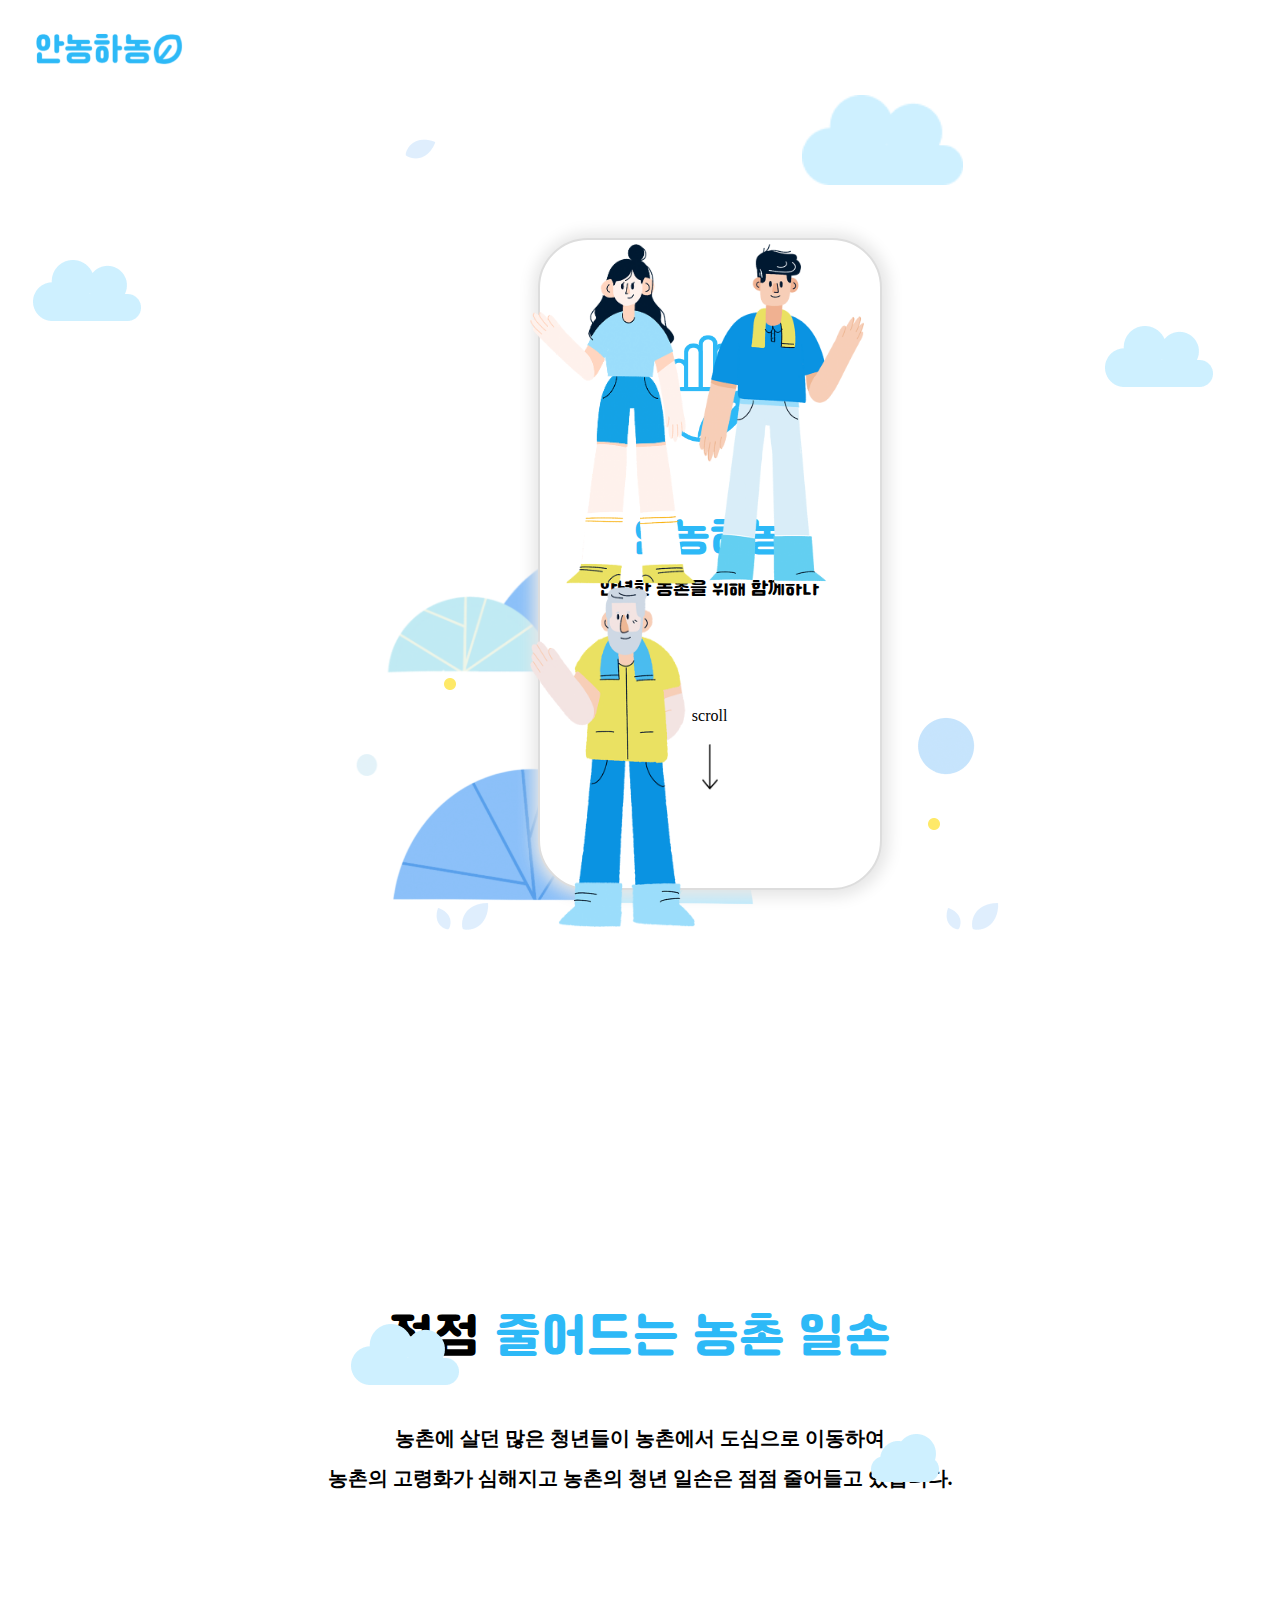
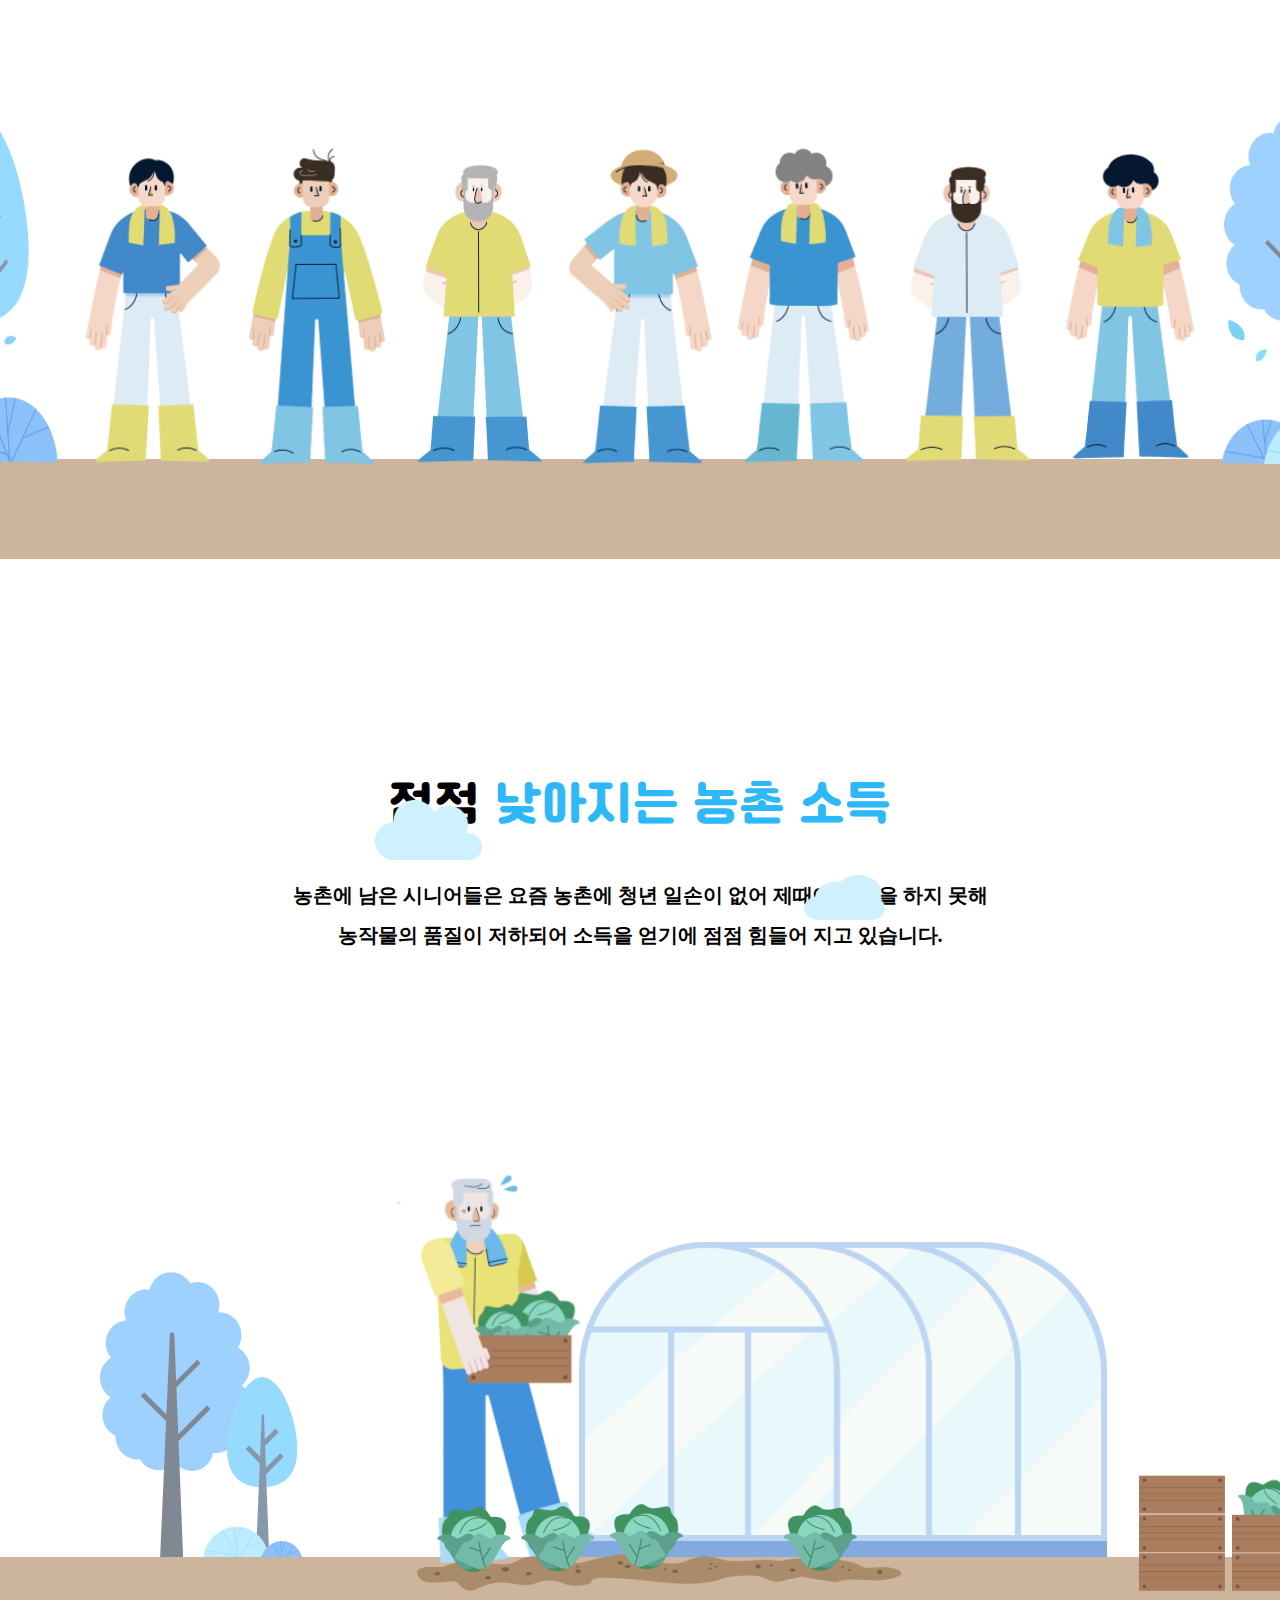
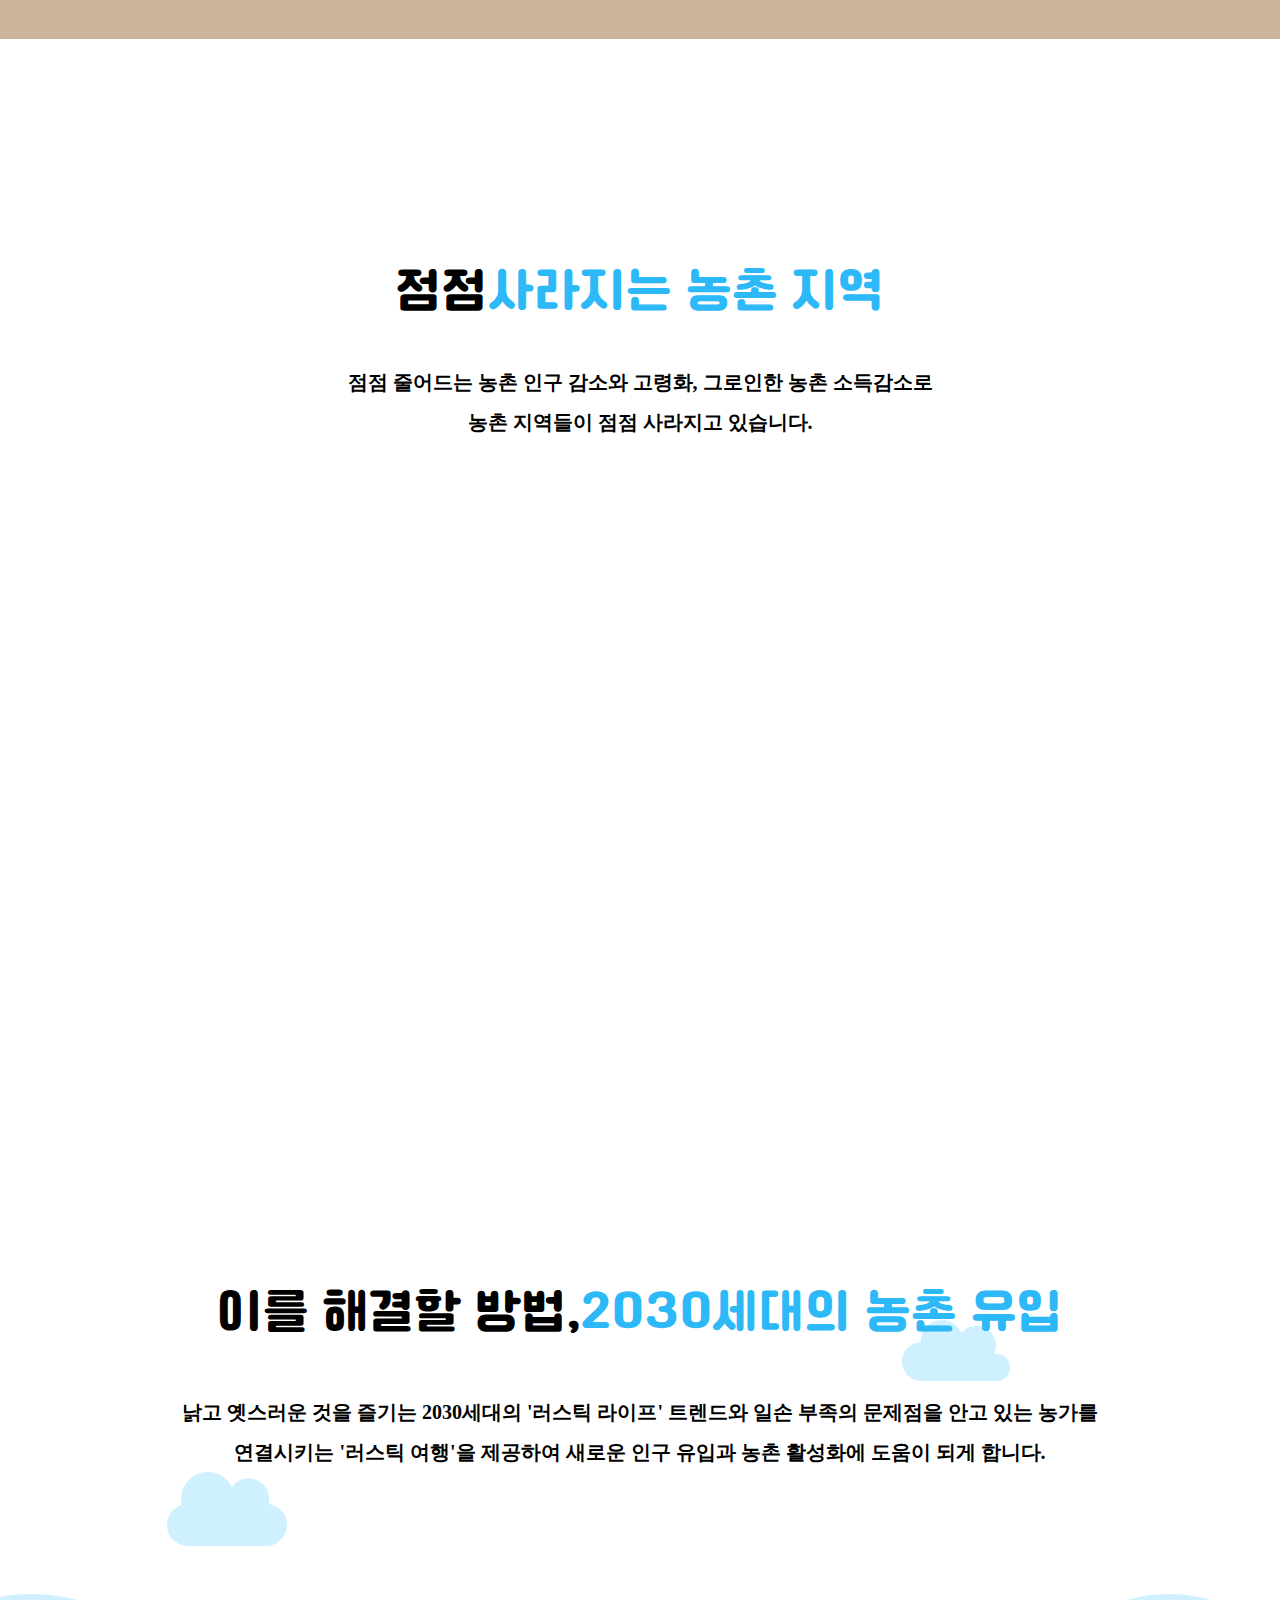
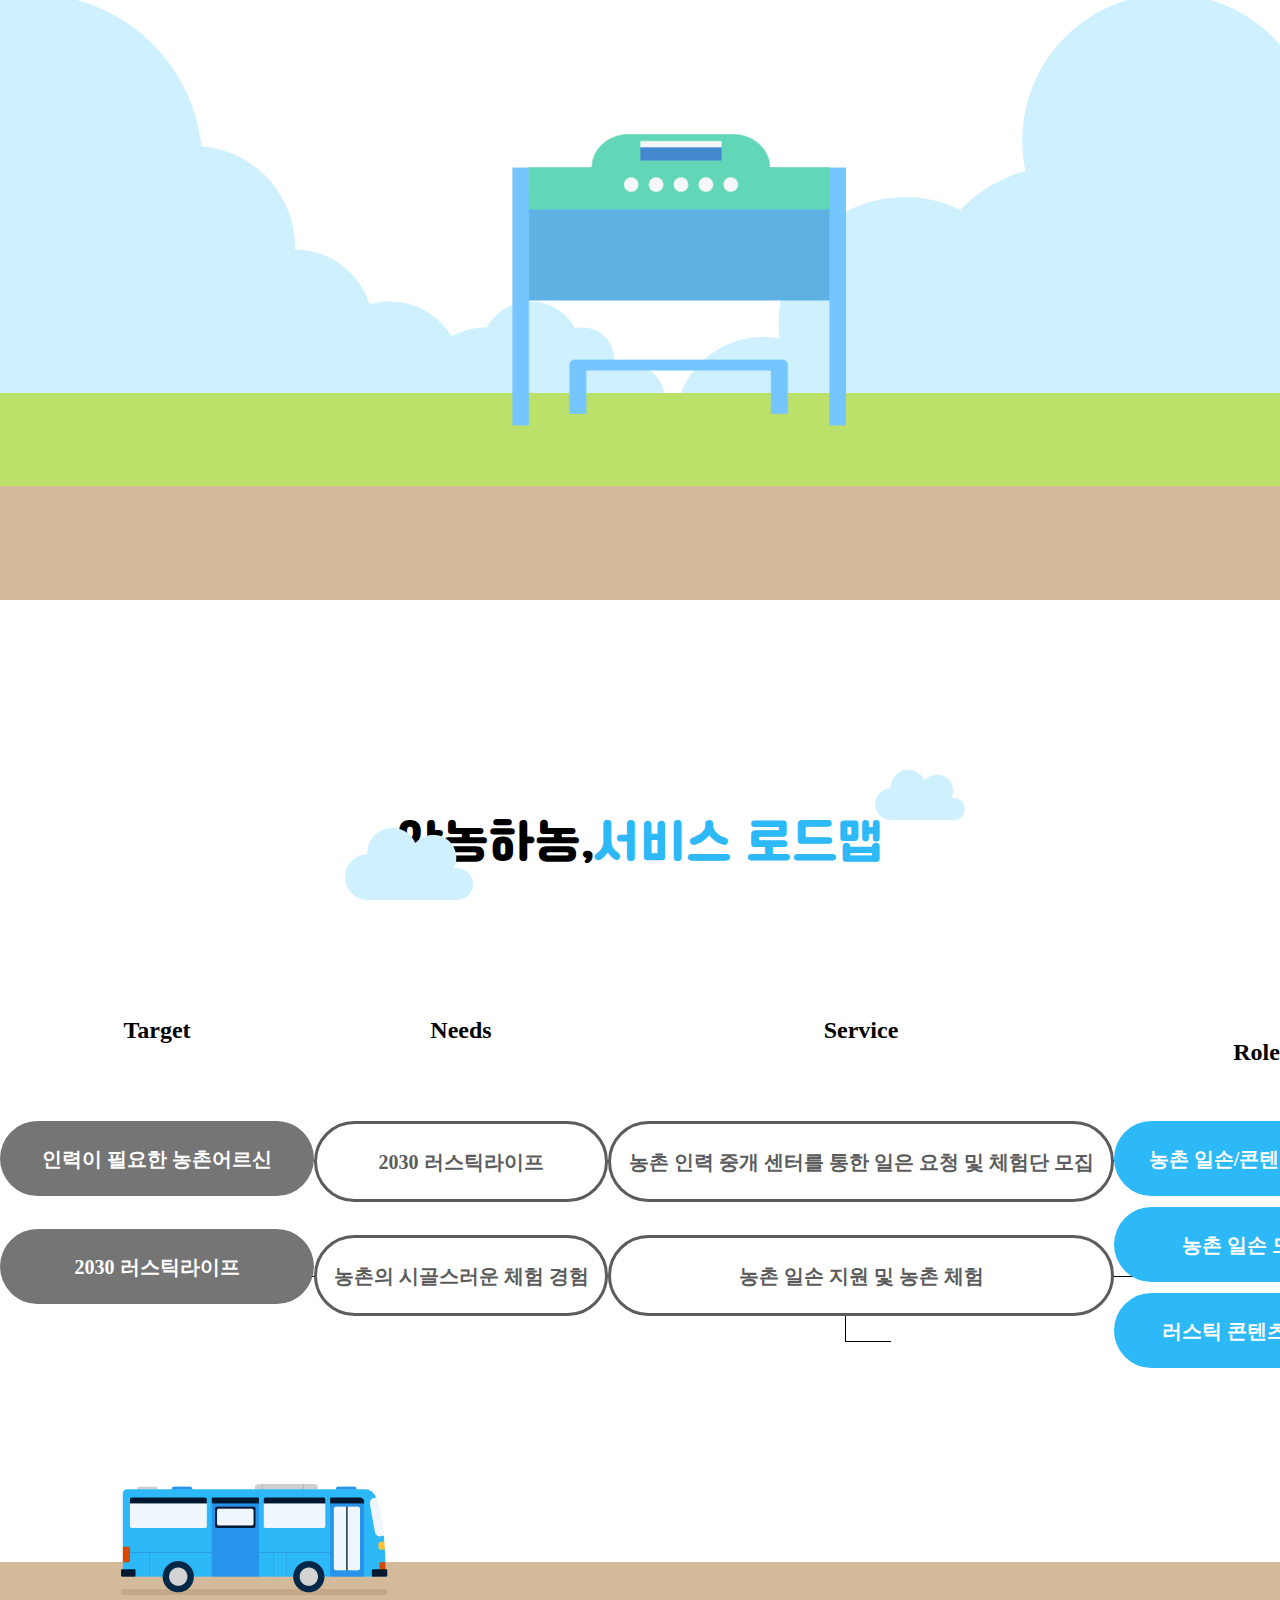
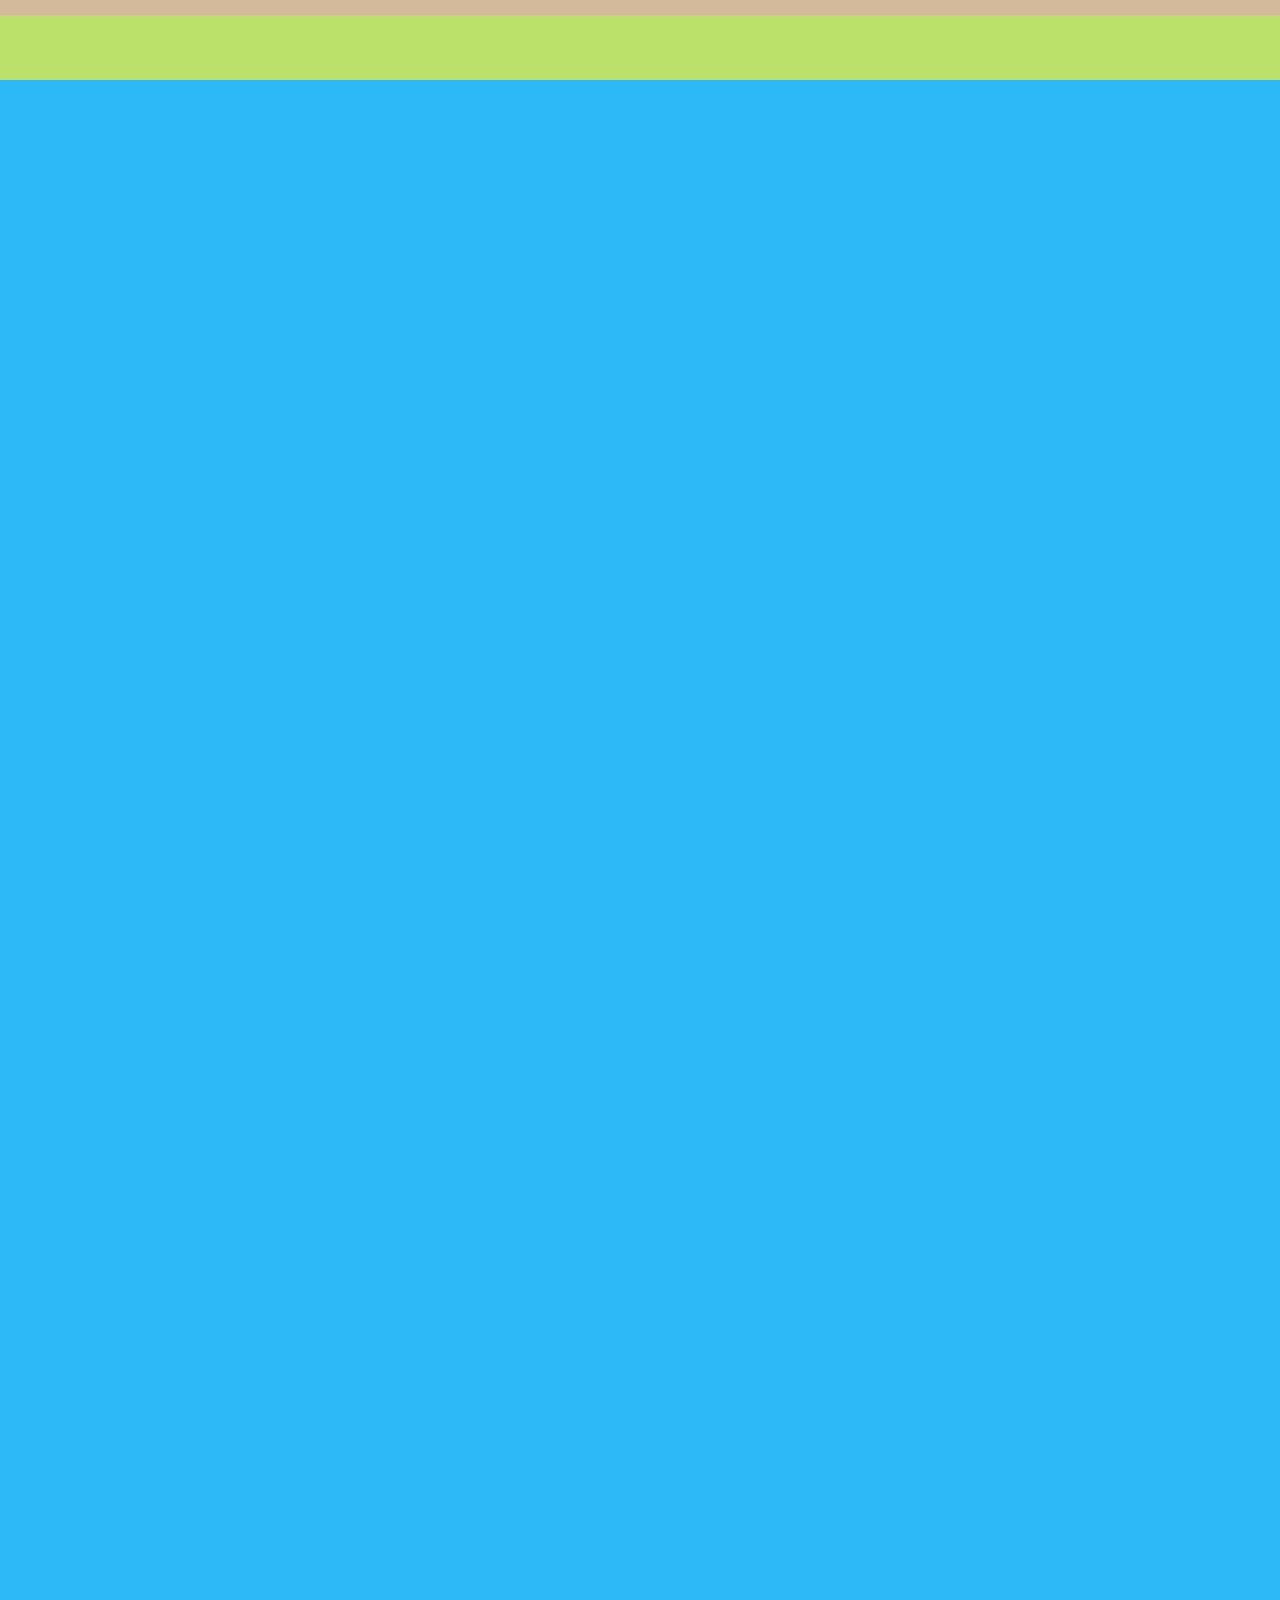
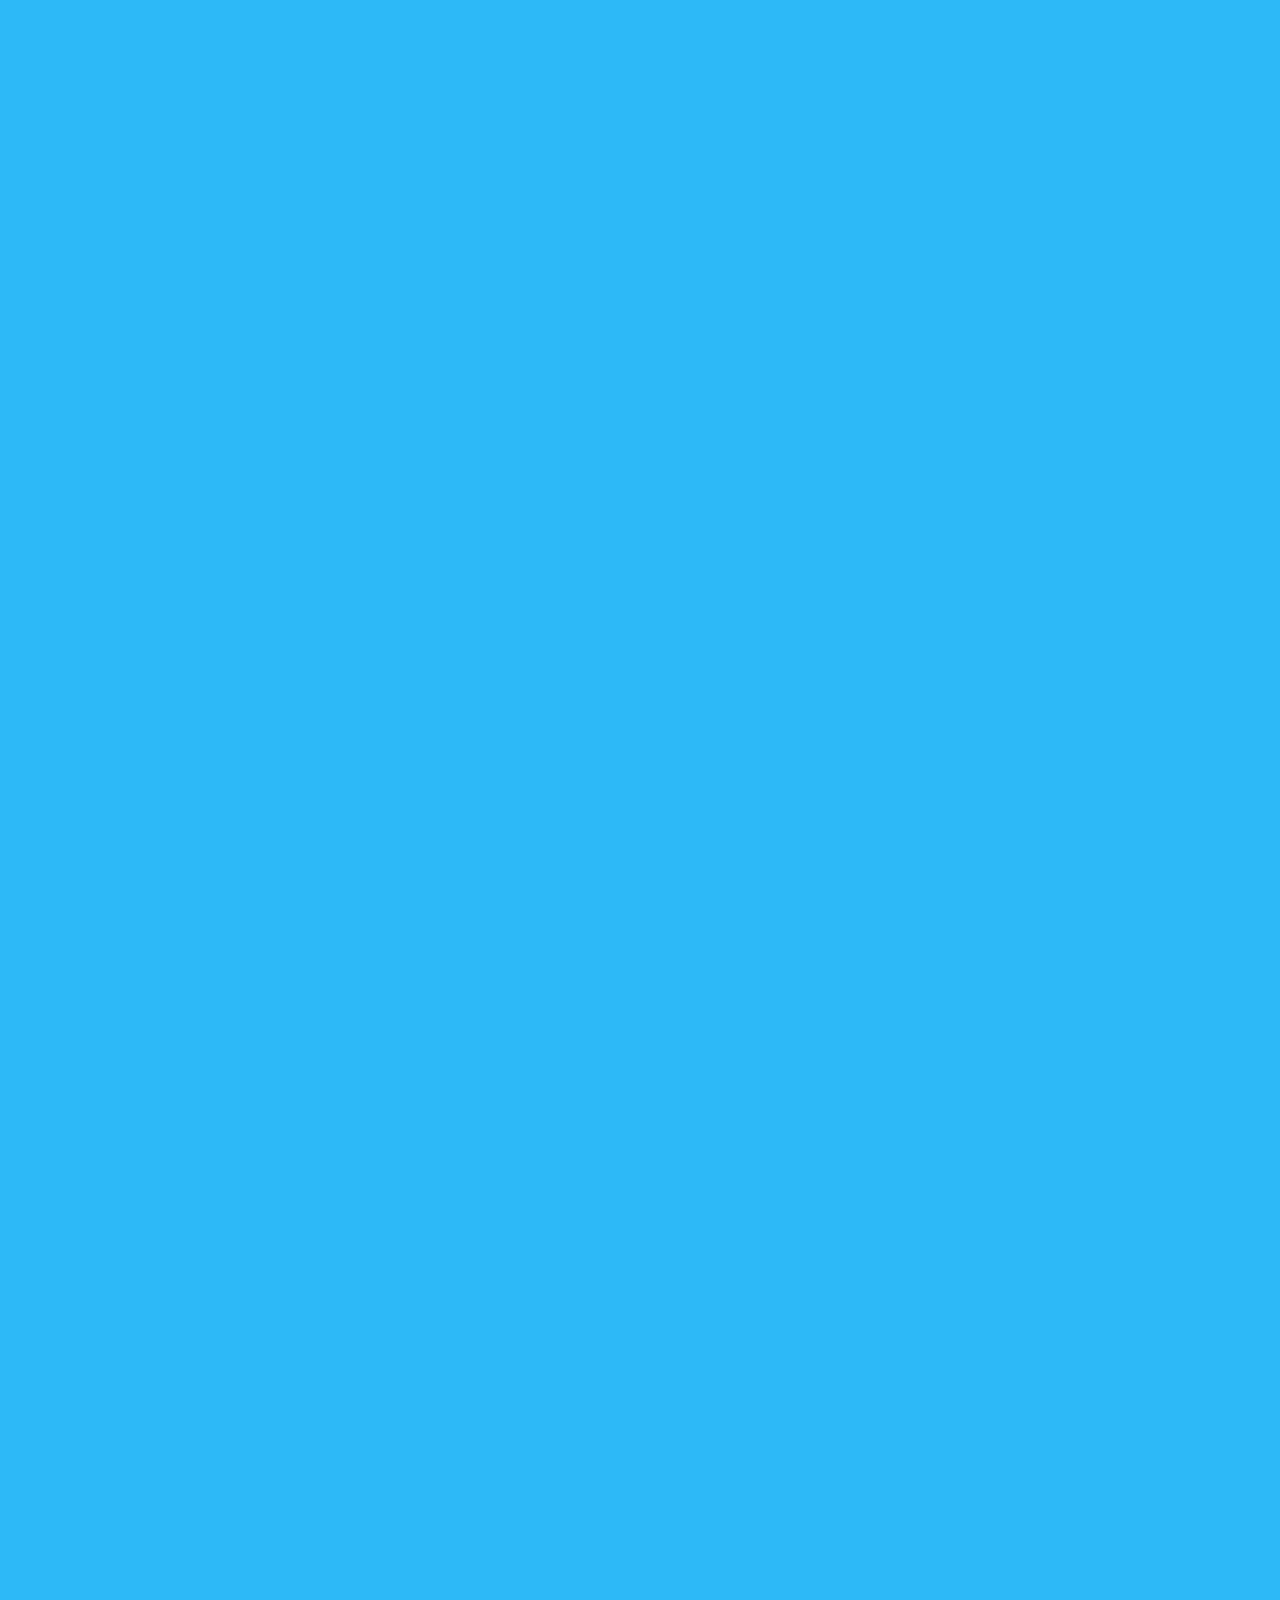
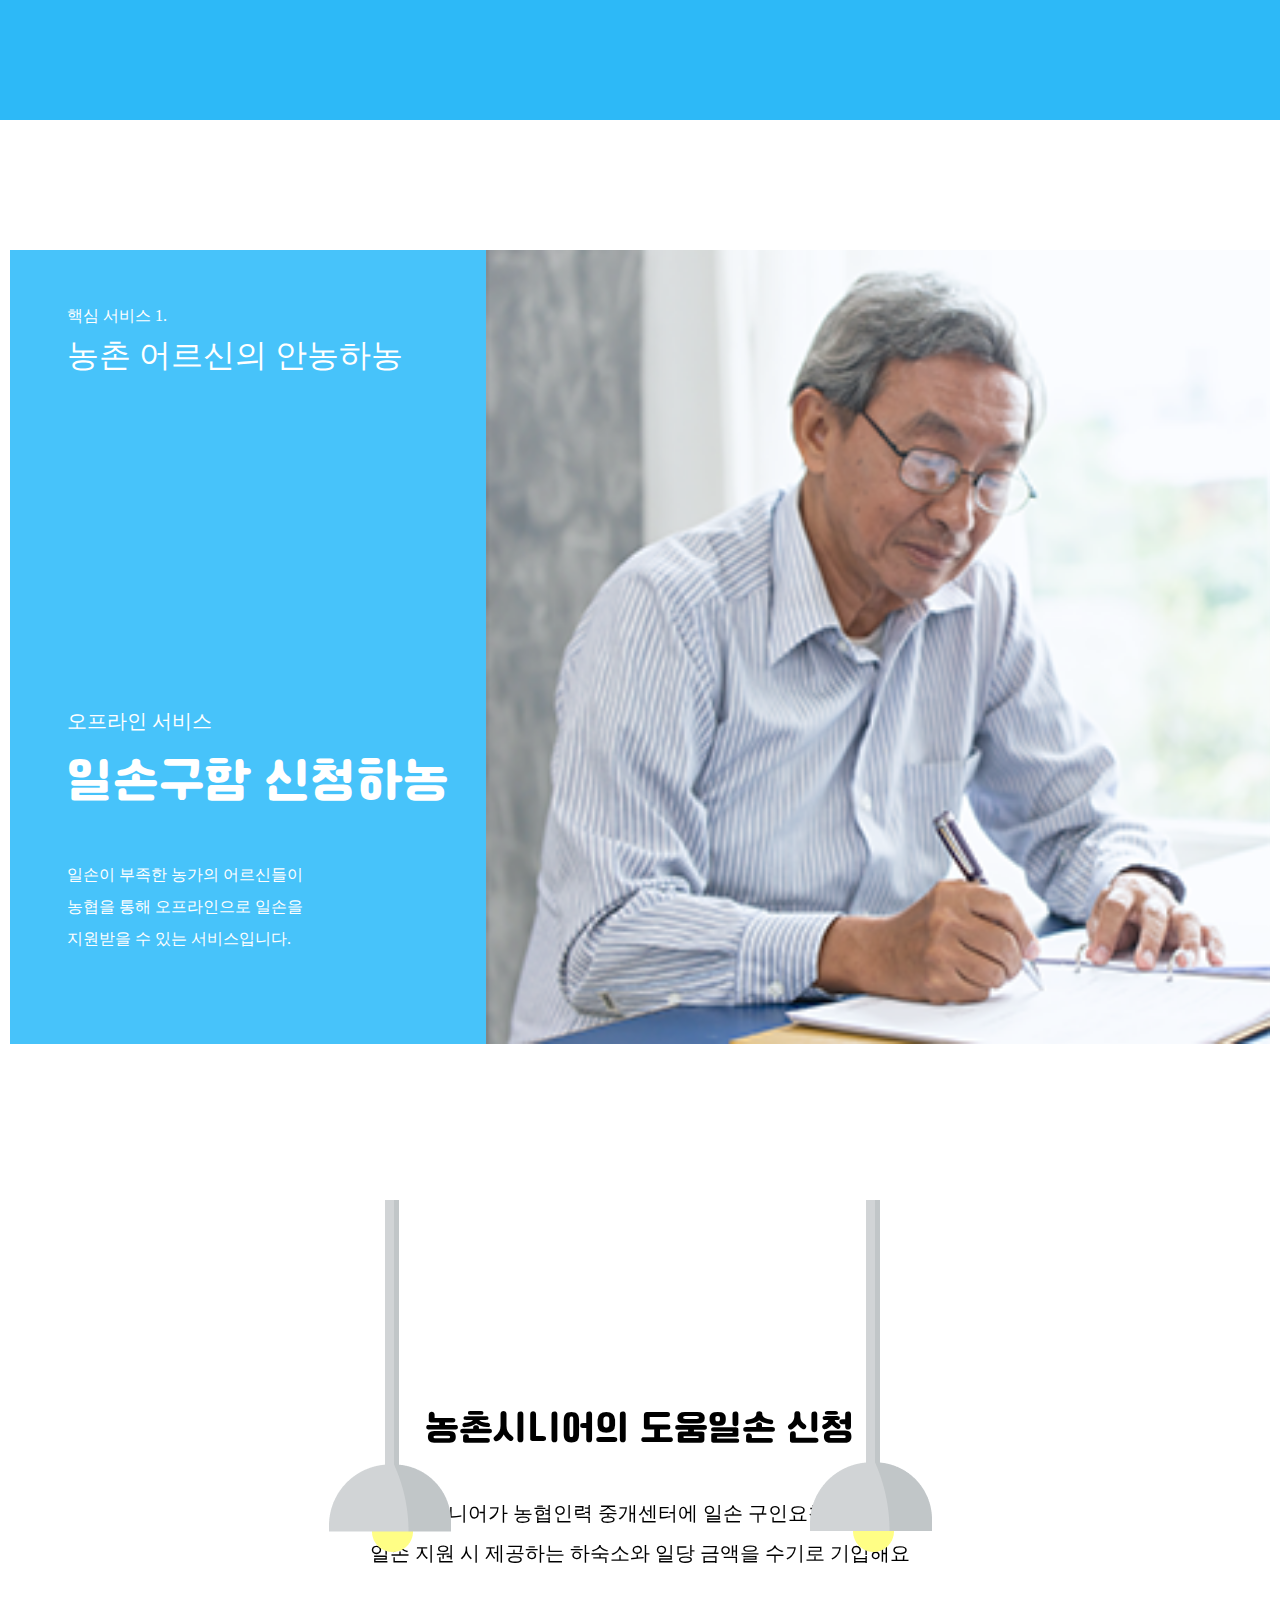
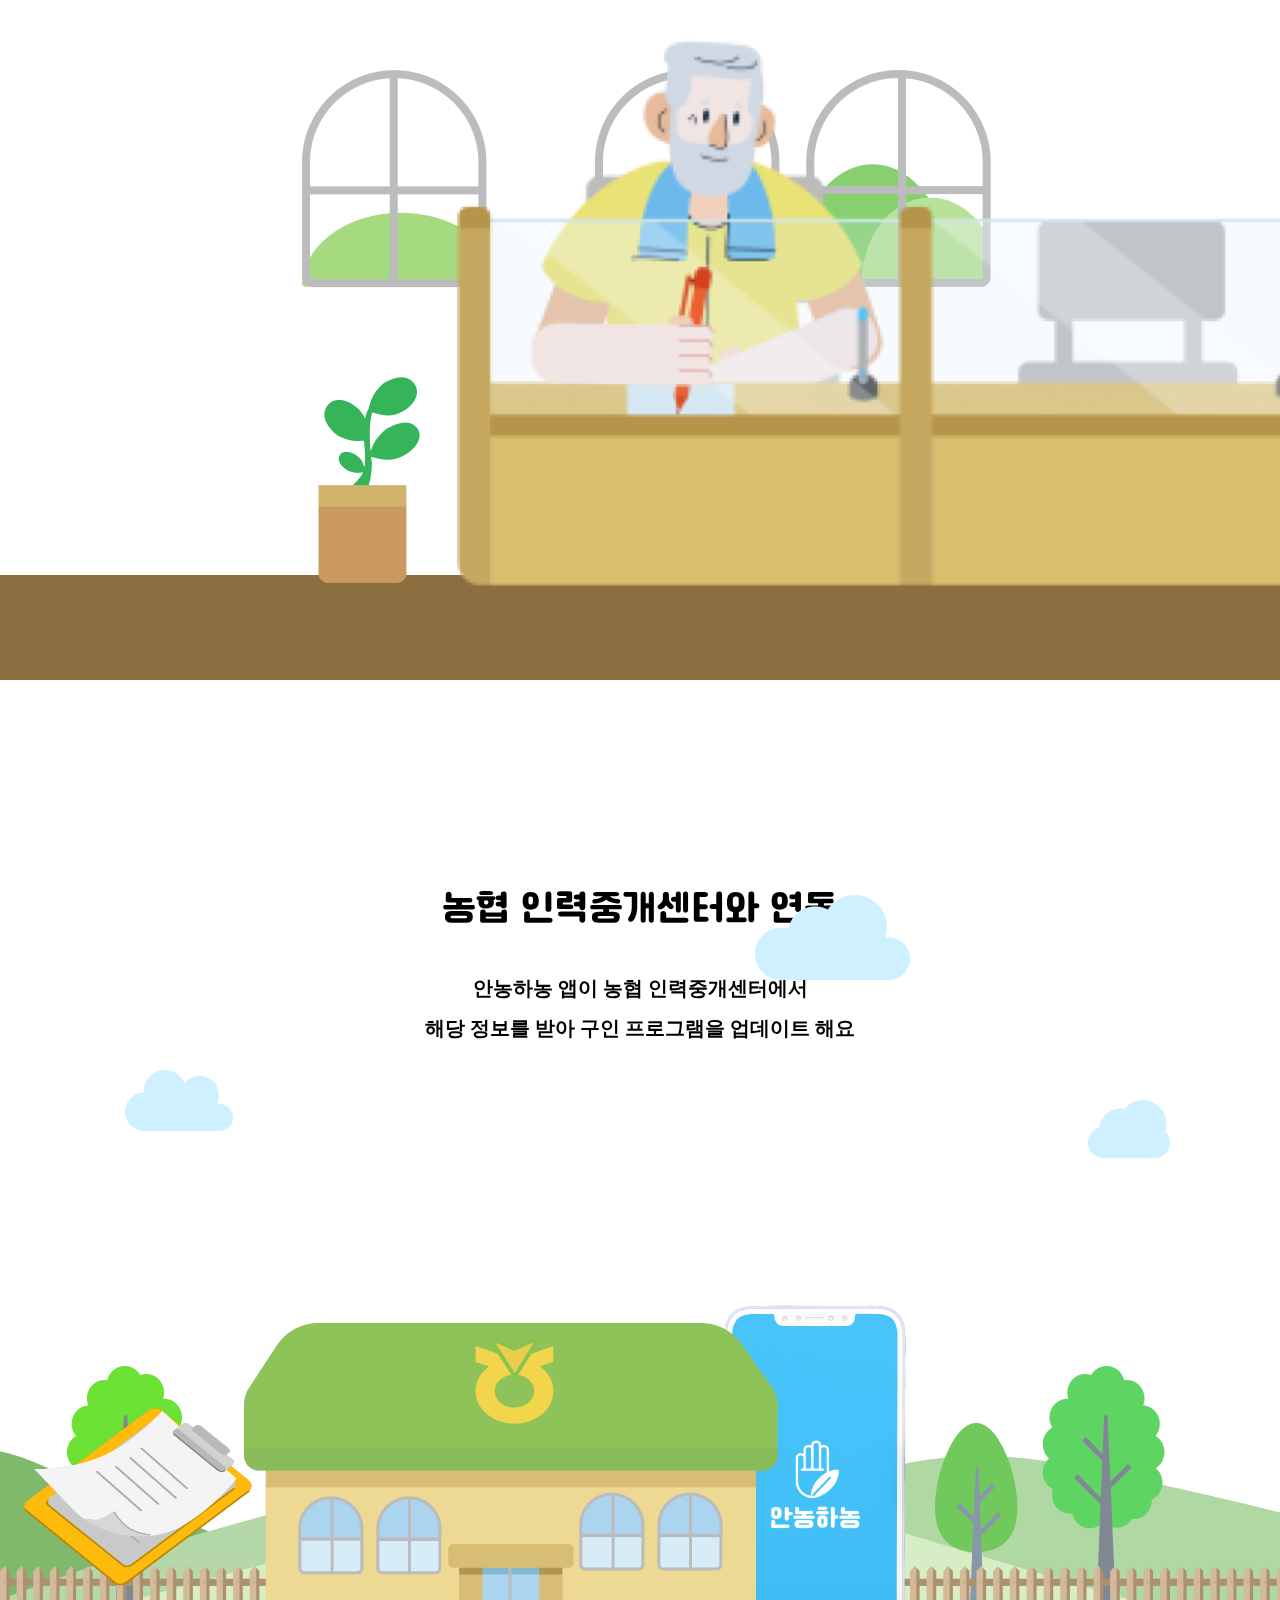
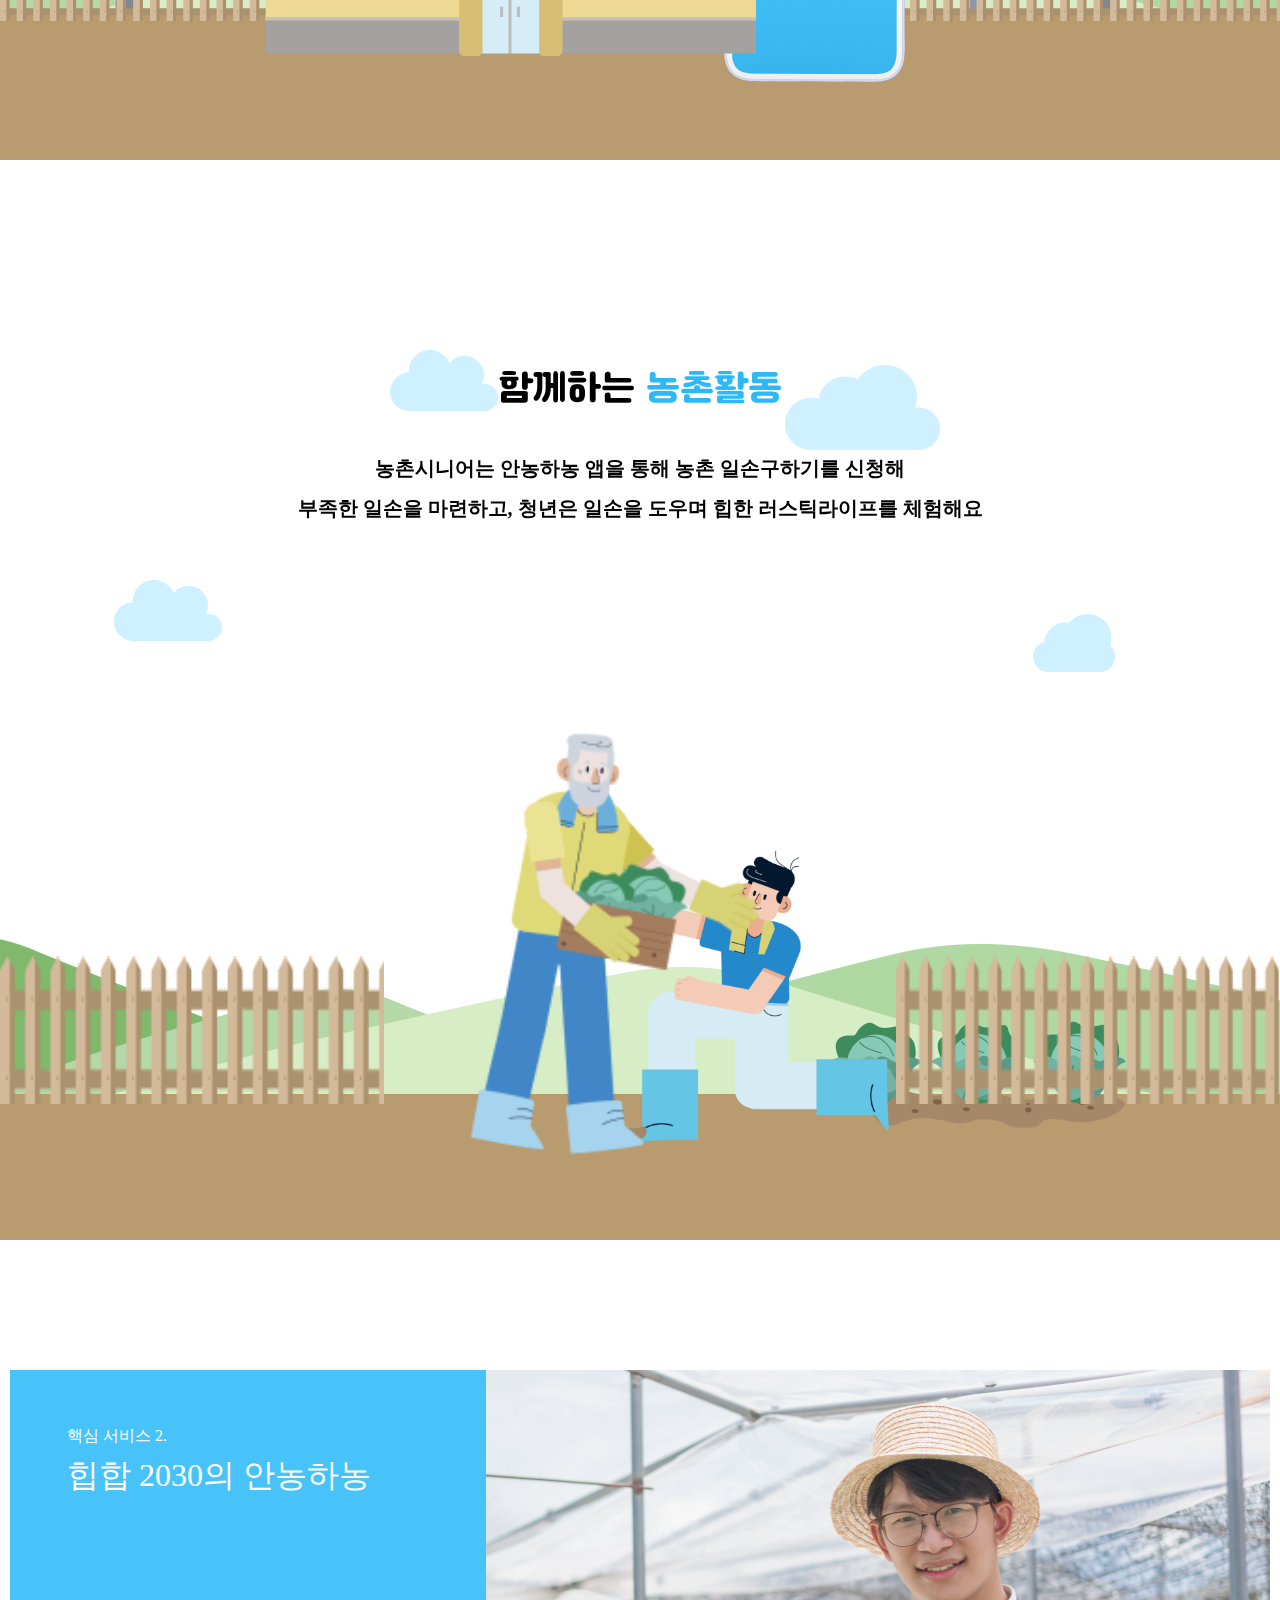
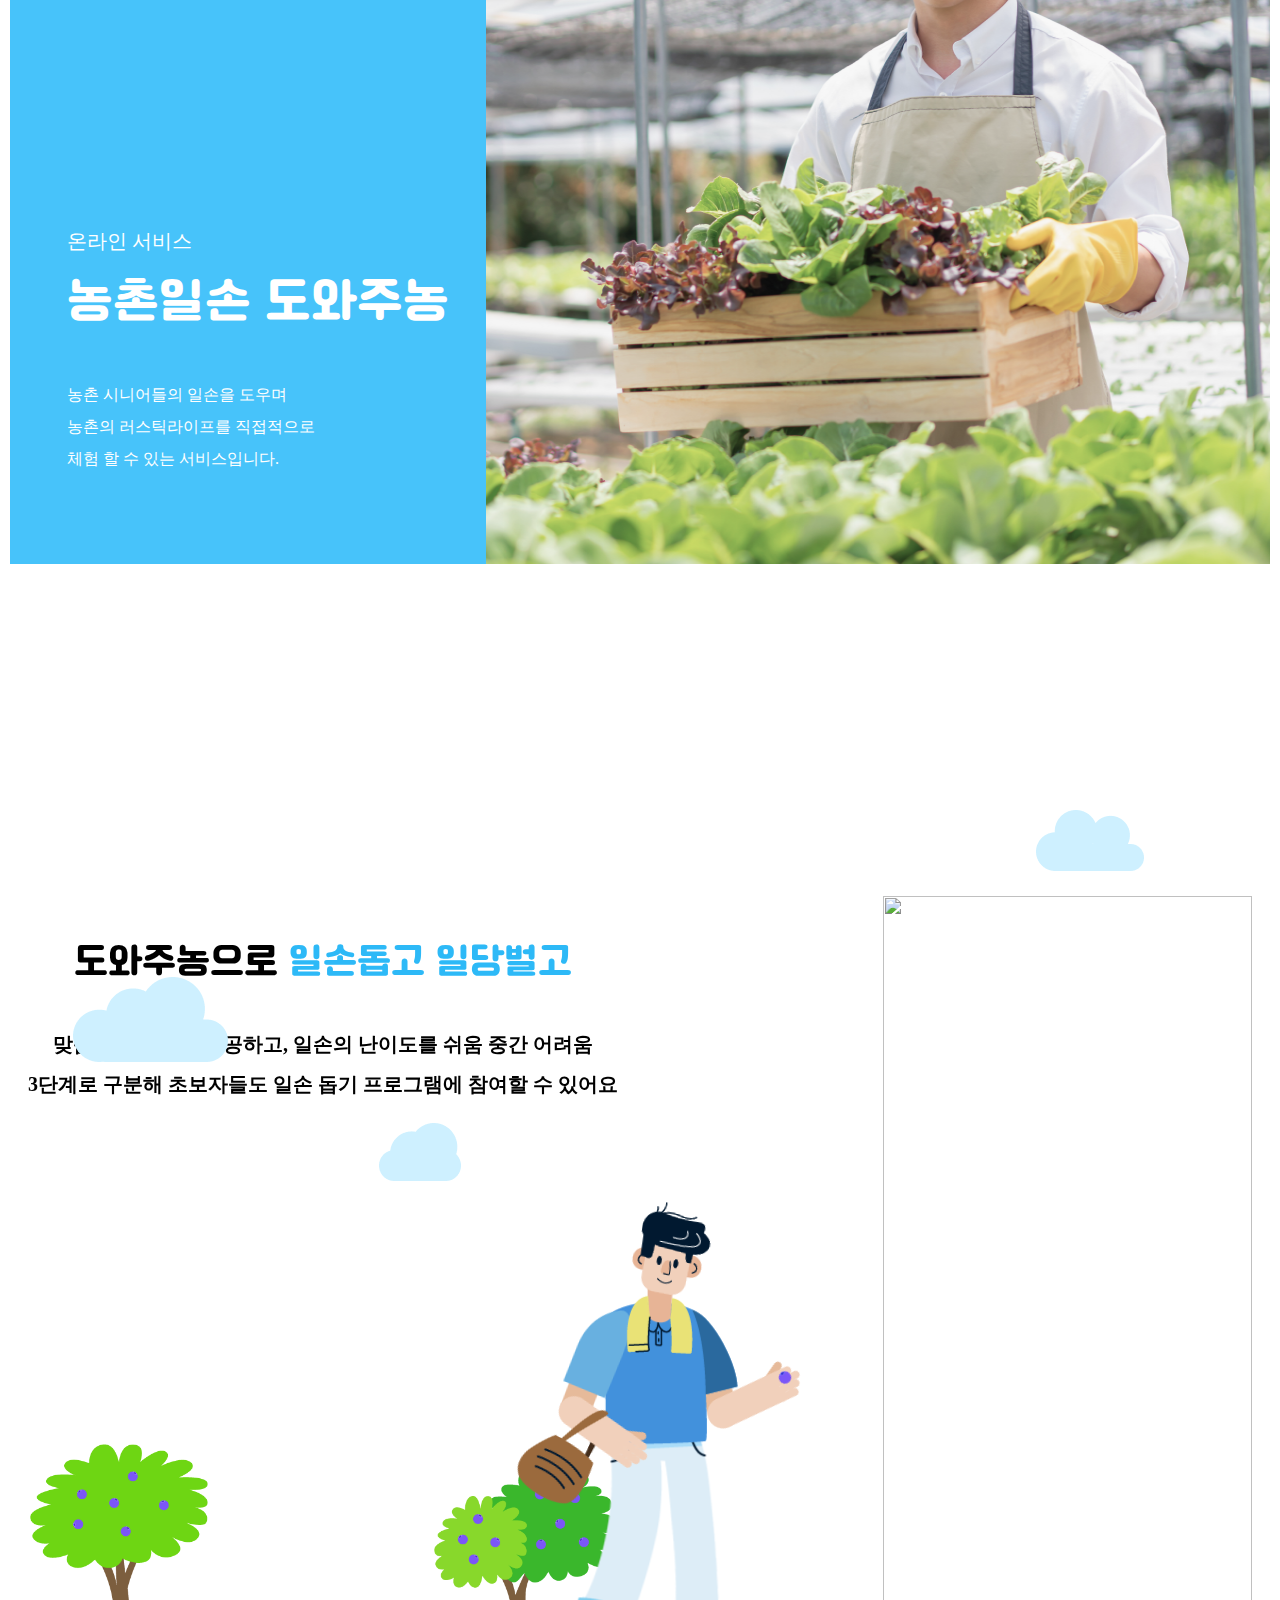
==== index.html @ b5db2c2c "최종본" ====
<!DOCTYPE html>
<html lang="ko">
<head>
    <meta charset="UTF-8">
    <meta http-equiv="X-UA-Compatible" content="IE=edge">
    <meta name="viewport" content="width=device-width, initial-scale=1.0">
    
    <link rel="stylesheet" type="text/css" href="./css/slick-theme.css">
    <link rel="stylesheet" type="text/css" href="./css/slick.css">
    <link rel="stylesheet" href="./css/main.css">
    <link rel="stylesheet" href="./css/main1680.css">
    <link rel="stylesheet" href="./css/reset.css">
    <link rel="stylesheet" href="./css/header.css">
    <link rel="stylesheet" href="./css/footer.css">
    <link rel="stylesheet" type="text/css" href="//cdn.jsdelivr.net/npm/slick-carousel@1.8.1/slick/slick.css"/>


    <meta property="og:title" content="안농하농">
    <meta property="og:image" content="./img/Asset4.png">
    <link rel="shortcut icon" type="image/x-icon" href="./img/favicon.2.ico">
    <title>안농하농</title>
</head>
<body>
    <header>
        <nav>
            <div id="wrap">
                <div id="headerBundle">
                    <div><a href="#"><img id="headerLogo" src="./img/Asset1.png"></a></div> 
                    
                    <!-- <div id="mp3Play"><img src="./img/sound_stop.png"></div>   -->
                </div>
            </div>
        </nav>
    </header>
        <section id="sct1" class="section">
            <div id="cloudBundle1">
                <img class="cloudMove" src="./img/cloud_2p_1.png">
                <img class="cloudMove" src="./img/cloud_2p_1.png">
                <img class="cloudMove" src="./img/cloud_2p_1.png">
            </div>
            <div id="leafBundle1">
                <img class="bounce" src="./img/leaf_6p_2.png">
                <img class="bounce" src="./img/leaf_6p_1.png">
                <img class="bounce" src="./img/leaf_6p_2.png">
                <img class="bounce" src="./img/leaf_6p_1.png">
                <img class="bounce" src="./img/leaf_6p_1.png">
            </div>
            <div id="pointBundle1">
                <img class="pointUp" src="./img/Point1.png">
                <img class="pointUp" src="./img/Point2.png">
                <img class="pointUp" src="./img/Point3.png">
                <img class="pointUp" src="./img/Point4.png">
                <img class="pointUp" src="./img/Point5.png">
            </div>
            <div id="mainPhone">
                <div class="logo1"><img src="./img/Asset_3.png"></div>
                <h2><span>안농하농</span></h2>
                <p class="text1">안녕한 농촌을 위해 함께하다</p>
                <p>scroll</p>
                <div id="scrollDown1" class="scrollDownMove"><img style="width: 16px; height:46px;" src="./img/linedown.png"></div>
            </div>
            <div id="characterBundle">
                <img src="./img/characterGirl.png">
                <img src="./img/characterMan.png">
                <img src="./img/characterSenior.png">
            </div>
            <div id="bushBundle">
                <img src="./img/bush_L.png">
                <img src="./img/bush_R.png">
            </div>
        </section>

        <section id="sct2" class="section">
            <div class="add"><img src="./img/cloud_2p_1.png"></div>
            <div class="add"><img src="./img/cloud_2p_2.png"></div>
            <div id="textBox2">
                <h2>점점 <span>줄어드는 농촌 일손</span></h2>
                <p>농촌에 살던 많은 청년들이 농촌에서 도심으로 이동하여<br>농촌의 고령화가 심해지고 농촌의 청년 일손은 점점 줄어들고 있습니다.</p>
            </div>
            <div id="imgBox2">
                <div><img src="./img/tree_2p_1.png"></div>
                <div id="hide1"><img src="./img/men_4p_1.png"></div>
                <div><img src="./img/men_4p_2.png"></div>
                <div id="hide2"><img src="./img/men_4p_3.png"></div>
                <div><img src="./img/men_4p_4.png"></div>
                <div id="hide3"><img src="./img/men_4p_5.png"></div>
                <div><img src="./img/men_4p_6.png"></div>
                <div id="hide4"><img src="./img/men_4p_7.png"></div>
                <div><img src="./img/tree_2p_2.png"></div>
            </div>
            <div class="road2"></div>
        </section>
        <section id="sct3" class="section">
            <div class="add"><img style="width: 107px; height: 60px;" src="./img/cloud_2p_1.png"></div>
            <div class="add"><img style="width: 81px; height: 45px;" src="./img/cloud_2p_2.png"></div>
            <div id="textBox3">
                <h2>점점 <span>낮아지는 농촌 소득</span></h2>
                <p>농촌에 남은 시니어들은 요즘 농촌에 청년 일손이 없어 제때에 수확을 하지 못해<br>
                농작물의 품질이 저하되어 소득을 얻기에 점점 힘들어 지고 있습니다.</p>
            </div>
            <div class="tree3"><img src="./img/tree_3p.png"></div>
            <div class="oldMen"></div>
            <div id="imgBox3">
                <div><img style="opacity: 0;" src="./img/seniorCharacter.png"></div>
                <div><img src="./img/field_5p.png"></div>
                <div><img src="./img/save_5p.png"></div>
                <div><img src="./img/3_vinyl greenhouse 3.png"></div>
            </div>
            <div class="road3"></div>
        </section>
    
        <section id="sct4" class="section">
            <div id="textBox4">
                <h2 id="title4_1">'89개 지역 소멸예정'</h2>
                <h2 id="title4_2">점점<span>사라지는 농촌 지역</span></h2>
                <p id="sub4_1">점점 줄어드는 농촌 인구 감소와 고령화, 그로인한 농촌 소득감소로<br>
                농촌 지역들이 점점 사라지고 있습니다.</p>
            </div>
            <div id="imgBox4">
                <div id="point1"><img src="./img/stats1.png"></div>
                <div id="point2"><img src="./img/stats2.png"></div>
                <div id="point3"><img src="./img/stats3.png"></div>
                <div id="point4"><img src="./img/stats4.png"></div>
                <div id="point5"><img src="./img/stats5.png"></div>
                <div id="point6"><img src="./img/stats6.png"></div>
                <div id="point7"><img src="./img/stats7.png"></div>
                <div id="point8"><img src="./img/stats8.png"></div>
                <div id="point9"><img src="./img/stats9.png"></div>
                <div id="point10"><img src="./img/stats10.png"></div>
                <div id="point11"><img src="./img/stats11.png"></div>
            </div>
        </section>

        <section id="sct5" class="section">
            <div id="textBox5">
                <h2>이를 해결할 방법,<span>2030세대의 농촌 유입</span></h2>
                <p>낡고 옛스러운 것을 즐기는 2030세대의 '러스틱 라이프' 트렌드와
                일손 부족의 문제점을 안고 있는 농가를<br>연결시키는 '러스틱 여행'을 제공하여
                새로운 인구 유입과 농촌 활성화에 도움이 되게 합니다.</p>
                <div id="blueBoxBundle5">
                     <div id="blueBox5_1" class="blueBox5"><span>2030 러스틱라이프</span></div>
                     <div id="blueBox5_2" class="blueBox5"><span>일손 부족 농가</span></div>
                </div>
            </div>
            <div id="cloudBundle5">
                <img src="./img/cloud_5p_3.png">
                <img src="./img/cloud_5p_4.png">
                <img src="./img/cloud_5p_1.png">
                <img src="./img/cloud_5p_2.png">
            </div>
            <div id="imgBox5">
                <div id="busMove"><img src="./img/Bus_5p.png"></div>
                <img src="./img/station_5p.png">
                <img src="./img/ground_5p.png">
                <img id="Men5" src="./img/men_5p.png">
            </div>
        </section>
        <section id="sct19">
            <img class="cloud19" src="./img/cloud3.png">
            <img class="cloud19" src="./img/cloud3.png">
            <div class="line19_1"></div>
            <div class="line19_2"></div>
            <div class="forkline19"></div>
            <div>
                <h2>안농하농,<span>서비스 로드맵</span></h2>
                <div id="colorBoxBundle19">
                    <div id="grayBox19">
                        <h3>Target</h3>
                        <div class="sub_text19">
                            <div><p>인력이 필요한 농촌어르신</p></div>
                            <div><p>2030 러스틱라이프</p></div>
                        </div>
                    </div>
                    <div id="whiteBox1_19">
                        <h3>Needs</h3>
                        <div class="sub_text19">
                            <div><p>2030 러스틱라이프</p></div>
                            <div><p>농촌의 시골스러운 체험 경험</p></div>   
                        </div>
                    </div>
                    <div id="whiteBox2_19">
                        <h3>Service</h3>
                        <div class="sub_text19">
                            <div><p>농촌 인력 중개 센터를 통한 일은 요청 및 체험단 모집</p></div>
                            <div><p>농촌 일손 지원 및 농촌 체험</p></div>    
                        </div>
                    </div>
                    <div id="blueBox19">
                        <h3>Role</h3>
                        <div class="sub_text19">
                            <div><p>농촌 일손/콘텐츠 제공자</p></div>
                            <div><p>농촌 일손 도우미</p></div>
                            <div><p>러스틱 콘텐츠 소비자</p></div>    
                        </div>
                    </div>
                </div>
            </div>
            <img class="bus19" src="./img/5.5_bus.png">
            <img class="graund19" src="./img/5.5_graund.png">
        </section>
        <section id="sct6" class="section">
            <div id="fixed6">
                <h2>2030들의 힙한 러스틱 라이프,<br>놀러가고 도와주고 함께 지키는 농촌</h2>
                <div id="charactorBox">
                    <img src="./img/giirl_6p.png">
                    <img src="./img/seniorHi.png">
                    <img src="./img/men_6p.png">
                </div>
            </div>
        </section>
        <section id="sct15" class="section">
            <div id="fixed15">
                <h2 id="mainTitle15">2030들의 힙합 러스틱 라이프,<br>놀러가고 도와주고 함께 지키는 농촌</h2>
                <div id="onBoardingBundle">
                    <img src="./img/on_1.gif">
                    <img src="./img/on_2_2.gif">
                    <img src="./img/on_3_2.gif">
                    <img src="./img/on_4.gif">
                </div>
            </div>
        </section>
        <section id="sct7" class="section">
            <div id="fixed7">
                <div id="videoBox">
                    <!-- <video controls src="./mp4/8_mainVideo.mp4"></video> -->
                </div>
            </div>
        </section>
        <section id="sct8" class="section" style="background-image: url(./img/back_12p.png);">
            <div id="mainBox8">
                <div class="blueBox8">
                    <div class="textBox8">
                        <p>핵심 서비스 1.</p>
                        <p>농촌 어르신의 안농하농</p>
                        <p>오프라인 서비스</p>
                        <h2>일손구함 신청하농</h2>
                        <p style=" line-height: 200%;">일손이 부족한 농가의 어르신들이<br>농협을 통해 오프라인으로 일손을<br>지원받을 수 있는 서비스입니다.</p>  
                    </div>
                </div>
                <img src="./img/old_8p_2.png">
            </div>
        </section>
        <section id="sct9" class="section">
            <div id="textBox9">
                <h2>농촌시니어의 도움일손 신청</h2>
                <p>농촌시니어가 농협인력 중개센터에 일손 구인요청과 함께<br>일손 지원 시 제공하는 하숙소와 일당 금액을 수기로 기입해요</p>
            </div>
            <div id="imgBox9">
                <img src="./img/9_light_1.png">
                <img src="./img/9_light_2.png">
                <img src="./img/9_Window_1.png">
                <img src="./img/9_Window_2.png">
                <img src="./img/9_Plants.png">
                <img src="./img/9_ground.png">
            </div>
            <div class="show9"></div>
        </section>
        <section id="sct10" class="section">
            <div id="textBox10">
                <h2>농협 인력중개센터와 연동</h2>
                <p>안농하농 앱이 농협 인력중개센터에서<br>해당 정보를 받아 구인 프로그램을 업데이트 해요</p>
            </div>
            <div id="cloudBox10">
                <img src="./img/10_cloud_1.png">
                <img src="./img/10_cloud_2.png">
                <img src="./img/10_cloud_3.png">
            </div>
           <div id="imgBox10">
                <img src="./img/10_mockup.png">
                <img src="./img/10_NH.png">
                <img src="./img/10_tree_1.png">
                <img src="./img/10_tree_2.png">
                <img src="./img/10_tree_3.png">
                <img src="./img/10_Fence_3.png">
                <img src="./img/10_Fence_2.png">
                <img src="./img/10_Fence_1.png">
                <img src="./img/10_Mountain_2.png">
                <img src="./img/10_Mountain_1.png">
                <div class="ground10"></div>
           </div>
           <div id="PaperFly"><img src="./img/10_new2 paper.png"></div>
        </section>

        <section id="sct11" class="section">
            <div id="textBox11">
                <h2>함께하는 <span>농촌활동</span></h2>
                <p>농촌시니어는 안농하농 앱을 통해 농촌 일손구하기를 신청해<br>부족한 일손을 마련하고, 청년은 일손을 도우며 힙한 러스틱라이프를 체험해요</p>
            </div>
            <div class="boy11"></div>
            <div class="senior11"></div>
            <div id="imgBox11">
                <div class="ground11"></div>
                <img src="./img/11_senior.png">
                <img src="./img/11_cabbage.png">
                <img src="./img/11_boy.png">
                <img src="./img/10_Fence_1.png">
                <img src="./img/10_Fence_2.png">
                <img src="./img/10_Mountain_2.png">
                <img src="./img/10_Mountain_1.png">
                <img src="./img/10_cloud_1.png">
                <img src="./img/10_cloud_1.png">
                <img src="./img/10_cloud_2.png">
                <img src="./img/10_cloud_3.png">
                <!-- <img src="./img/11_greenhouse.png"> -->
            </div>
        </section>

        <section id="sct12" class="section" style="background-image: url(./img/back_12p.png);">
            <div id="mainBox12">
                <div class="blueBox12">
                    <div class="textBox12">
                        <p>핵심 서비스 2.</p>
                        <p>힙합 2030의 안농하농</p>
                        <p>온라인 서비스</p>
                        <h2>농촌일손 도와주농</h2>
                        <p style=" line-height: 200%;">농촌 시니어들의 일손을 도우며<br>농촌의 러스틱라이프를 직접적으로<br>체험 할 수 있는 서비스입니다.</p>  
                    </div>
                </div>
                <img src="./img/Group 1048.png">
            </div>
        </section>

        <section id="sct13" class="section">
            <img class="cloud13" src="./img/10_cloud_1.png">
            <img class="cloud13" src="./img/10_cloud_2.png">
            <img class="cloud13" src="./img/10_cloud_3.png">
            <div id="mainBox13">
                <div id="textBox13">
                    <h2>도와주농으로 <span>일손돕고 일당벌고</span></h2>
                    <p>맞춤 카테고리를 제공하고, 일손의 난이도를 쉬움 중간 어려움<br>3단계로 구분해 초보자들도 일손 돕기 프로그램에 참여할 수 있어요</p>
                    <div id="imgBox13">
                        <img src="./img/blueberry2.png">
                        <div class="blueberryBoy13"></div>
                        <img src="./img/blueberry.png">
                    </div>
                </div>
                <div id="mockUp13"><img src="./img/14MockUp.gif"></div>
                <div id="boxBundle13">
                    <div id="sagwa13"><img src="./img/13_sagwa.png"></div>
                    <img id="lever13" src="./img/13sct/Group 1191.png">
                    <img id="lever13_1" src="./img/13sct/Group 1192.png">
                    <img id="lever13_2" src="./img/13sct/Group 1193.png">
                    <img id="lever13_3" src="./img/13sct/Group 1194.png">
                </div>
            </div>
        </section>

        <section id="sct14" class="section">
            <img class="cloud14" src="./img/10_cloud_1.png">
            <img class="cloud14" src="./img/10_cloud_2.png">
            <div id="mainBox14">
                <div id="textBox14">
                    <h2 id="text14title1">도와주농의 <span>농촌일손 지원 신청</span></h2>
                    <h2 id="text14title2">도와주농의 <span>일손돕기 혜택</span></h2>
                    <p id="text14sub1">안농하농에서 농촌 일손 구하기를 확인하고<br>해당 프로그램에 지원을 신청하여 농촌일을 도와줘요</p>
                    <p id="text14sub2">안농하농에서 농촌 일손 구하기를 확인하고<br>해당 프로그램에 지원을 신청하여 농촌일을 도와줘요</p>
                    <div id="imgBox14">
                        <div id="show14"></div>
                    </div>
                </div>
                <div id="mockUp14"><img src="./img/15_16.gif"></div>
                <div id="boxBundle14">
                    <div id="bluebox1" class="blueBox14"><p>#재배도우미</p></div>
                    <div id="bluebox2" class="blueBox14"><p>#일손신청</p></div>
                    <div id="whitebox1" class="whiteBox14"><p>인원1, 하숙소 이용</p></div>
                    <div id="whitebox2" class="whiteBox14"><p>10.04 ~ 10.07, 3박</p></div>
                    <div id="whitebox3" class="whiteBox14"><p>일손지원 특별가 50%</p></div>
                    <img id="whiteBox14_2" src="./img/14_whiteBox.png">
                    <img id="blueBox14_2" src="./img/14_blueBox.png">
                </div>
            </div>
        </section>

        <section id="sct16" class="section">
            <div id="mainBox16">
                <div class="blueBox16">
                    <div class="textBox16">
                        <p>핵심 서비스 3.</p>
                        <p>힙합 2030의 안농하농</p>
                        <p>온라인 서비스</p>
                        <h2>힐링하러 놀러가농</h2>
                        <p style=" line-height: 200%;">간접적인 농촌 체험을 즐기고<br>여행하며 여유롭게 러스틱라이프를<br>즐길 수 있는 서비스 입니다.</p>  
                    </div>
                </div>
                <img src="./img/girl_16p.png">
            </div>
        </section>

        <section id="sct18" class="section">
            <img class="cloud18" style="left: 83px; top: 370px;" src="./img/10_cloud_3.png">
            <img class="cloud18" style="right: 730px; top: 100px;" src="./img/10_cloud_2.png">
            <img class="cloud18" style="right: 188px; top: 346px;" src="./img/10_cloud_1.png">
            <div id="mainBox18">
                <div id="textBox18">
                    <h2>놀러가농의 <span>러스틱라이프 패키지</span></h2>
                    <p>하숙소 프로그램을 통해 기존의 시골 숙박 시설보다<br>농촌과 밀접한 숙소를 낮은 가격으로도 장기여행이 가능해요</p>
                    <div id="imgBox18">
                        <div class="sofaGirl18"></div>
                    </div>
                </div>
                <div><img src="./img/18_19.gif"></div>
                <div id="boxBundle18">
                    <div id="blueBox18_1" class="blueBox18"><p>#힐링 여행</p></div>
                    <div id="blueBox18_2" class="blueBox18"><p>#러스틱 패키지</p></div>
                    <img id="whiteBox1111" src="./img/Group 1144.png">
                    <img id="tag18_1" src="./img/17sct/17_tag1.png">
                    <img id="tag18_2" src="./img/17sct/17_tag_2.png">
                    <img id="tag18_3" src="./img/17sct/17_tag_3.png">
                    <img id="tag18_4" src="./img/17sct/17_tag_4.png">
                </div>
            </div>
        </section>

        <section id="sct17" class="section">
            <img class="cloud17" style="left: 50px; top: 400px;" src="./img/10_cloud_3.png">
            <img class="cloud17" style="left: 657px; top: 116px;" src="./img/10_cloud_2.png">
            <img class="cloud17" style="right: 115px; top: 245px;" src="./img/10_cloud_1.png">
            <div id="mainBox17">
                <div><img style="width: 384px; height:762px;;" src="./img/18_19.gif"></div>
                <div id="textBox17">
                    <h2>놀러가농의 <span>러스틱라이프 패키지</span></h2>
                    <p>청년들은 놀러가농의 러스틱 패키지 프로그램으로 하숙소를 통해 힐링 여행, 러스틱 체험<br>농촌 일손 돕기,한달살기 등 다양한 러스틱라이프를 체험할 수 있어요</p>
                    <div id="imgBox17">
                        <!-- 힘이들면 당근을 흔들어 주세요 -->
                        <div class="gril17"></div>
                        <img class="sheepsk" src="./img/sheep_17p_3.png">
                        <img class="sheepsk" src="./img/sheep_17p_4.png">
                        <img class="sheepsk" src="./img/sheep_17p_1.png">
                    </div>
                </div> 
                <div id="boxBundle17">
                    <div id="blueBox17_1" class="blueBox17"><p>#러스틱 패키지</p></div>
                    <div id="blueBox17_2" class="blueBox17"><p>#하숙소</p></div>
                    <div id="blueBox17_3" class="blueBox17"><p>#힐링 여행</p></div>
                    <img id="tag17_1" src="./img/18sct/Group 1141.png">
                </div>
            </div>
        </section>

        <section id="sct20" class="section">
            <div id="mainBox20">
                <div id="textBox20">
                    <p>LOGO</p>
                    <h2>안녕한 농촌을 위해 함께합니다.</h2>
                    <p>친근하게 안녕하고 손을 흔드는 모습과 농촌의 자연을 상징하는<br>잎의 형태는 농촌의 안녕을 위해 청년과 농촌을 연결하는 서비스를<br>
                    제공하는 안농하농의 정체성을 나타냅니다.</p>
                </div>
                <div id="logo20"><img src="./img/Asset4.png"></div>
            </div>
        </section>
        
        <section id="sct21" class="section">
            <div id="page1_21">
                <h2><span>TYPEFACE</span></h2>
                <div id="textBundle21">
                    <div class="textBox21_1">
                        <p class="subTitle"><strong>Pretendard</strong><br>Bold</p>
                        <p>안녕한 농촌을 위해 함께하는<br>힙한 2030들의 러스틱 라이프를 위해</p>
                    </div>
                    <div class="textBox21_1">
                        <p class="subTitle"><strong>Pretendard</strong><br>Medium</p>
                        <p>일손이 필요한 농촌 어르신들을<br>위해 놀러가고 도와주며 함께 지키는 농촌</p>
                    </div>
                </div>
            </div>
            <div id="page2_21">
                <h2><span>DESIGN KEYWORD</span></h2>
                <div id="keywordBox">
                    <div id="keyword1"><img src="./img/designKeyword_1.png"></div>
                    <div id="keyword2"><img src="./img/designKeyword_2.png"></div>
                    <div id="keyword3"><img src="./img/designKeyword_3.png"></div>
                </div>
            </div>
            <div  id="page3_21">
                <h2><span>COLOR</span></h2>
                <div id="colorBundle21">
                    <div style="background-color: #59C7F9;" class="colorBox21">
                        <div class="textBox21">
                            <p>Sub 01</p>
                            <p>Blue</p>
                            <p>#59C7F9</p>   
                        </div>
                    </div>
                    <div style="background-color: #9FDFFB;" class="colorBox21">
                        <div class="textBox21">
                            <p>Sub 02</p>
                            <p>Blue</p>
                            <p>#9FDFFB</p> 
                        </div>
                    </div>
                    <div style="background-color: white; color: #2DB9F7;" class="colorBox21">
                        <div class="textBox21">
                            <p>Sub 03</p>
                            <p>Blue</p>
                            <p>#9FDFFB</p>  
                        </div>
                    </div>
                    <div style="background-color: #FFB838;" class="colorBox21">
                        <div class="textBox21">
                            <p>Point 01</p>
                            <p>Blue</p>
                            <p>#FFB838</p>
                        </div>
                    </div>
                    <div style="background-color: #8FCE4A;" class="colorBox21">
                        <div class="textBox21">
                            <p>Point 02</p>
                            <p>Blue</p>
                            <p>#8FCE4A</p>
                        </div>
                    </div>
                </div>
            </div>
            <div id="page4_21">
                <div id="textBox21_3"> 
                    <p>Main</p>
                    <p>Peaceful Sky Blue</p>
                    <p># 2DB9F7</p>
                </div>
                <img class="partMotion21" src="./img/color_part_motion.gif">
                <div id="circle21"></div>
            </div>
        </section>
 
        <section id="sct22">
            <div id="mockUpBundle22">
                    <img id="mockUp22_1" src="./img/mockUp/mockup_4.png">
                    <img id="mockUp22_2" src="./img/mockUp/mockup_1.png">
                    <img id="mockUp22_3" src="./img/mockUp/mockup_6.png">
                    <img id="mockUp22_4" src="./img/mockUp/mockup_5.png">
                    <img id="mockUp22_5" src="./img/mockUp/mockup_2.png">
                    <img id="mockUp22_6" src="./img/mockUp/mockup_3.png">
                    <img id="mockUp22_7" src="./img/mockUp/mockup_7.png">
                    <img id="mockUp22_8" src="./img/mockUp/mockup_8.png">
                    <img id="mockUp22_9" src="./img/mockUp/mockup_9.png">
                </div> 
            </div>
        </section>

        <section id="sct23">
            <img id="background23" src="./img/mockup_10.png">
            <img src="./img/mockup_10 pattern.png">
        </section>

        <section id="sct24">
            <img src="./img/22.jpg">
            <img src="./img/23.png">
            <img src="./img/24.png">
            <img src="./img/25.png">
        </section>

    <footer>
        <div id="FtLast1">
            <h2><span>TEAM 일리삼사</span></h2>
            <div id="imgBoxBundleFt">
                <div class="FtBox">
                    <a href="#"><img src="./img/Planner.png"></a>
                    <h3>심현지</h3>
                    <p><span>Planner</span></p>
                    <p><a href="#">portpolio</a></p>
                </div>
                <div class="FtBox">
                    <a href="#"><img src="./img/Designer1.png"></a>
                    <h3>김채연</h3>
                    <p><span>Designer</span></p>
                    <p><a href="#">portpolio</a></p>
                </div>
                <div class="FtBox">
                    <a href="#"><img src="./img/Designer2.png"></a>
                    <h3>박세림</h3>
                    <p><span>Designer</span></p>
                    <p><a href="#">portpolio</a></p>
                </div>
                <div class="FtBox">
                    <a href="#"><img src="./img/Designer3.png"></a>
                    <h3>안소영</h3>
                    <p><span>Designer</span></p>
                    <p><a href="#">portpolio</a></p>
                </div>
                <div class="FtBox">
                    <a href="https://jinjindal.github.io/KimJinWooPT/"><img src="./img/Programmer.png"></a>
                    <h3>김진우</h3>
                    <p><span>Programmer</span></p>
                    <p><a href="https://jinjindal.github.io/KimJinWooPT/">portpolio</a></p>
                </div>
            </div>   
        </div>
        
        <div id="FtLast2">
            <div id="textBoxLast">
                <ul>
                    <li><img src="./img/footer2_logo.png"></li>
                    <li><h2>안녕한 농촌을 위해 <span style="color: #FFEF8F;">안농하농</span>과 함께해요.</h2></li>
                    <li><p>team name <b>일리삼사</b></p></li>
                    <li><p>Planner <b>Sim Hyun Ji</b></p></li>
                    <li><p>Designer <b>Kim Chae Yeon</b></p></li>
                    <li><p>Designer <b>Park Se Rim</b></p></li>
                    <li><p>Designer <b>An So Young</b></p></li>
                    <li><p>programmer <b>Kim Jin Woo</b></p></li>
                    <li><p>Copyright ⓒ 2022 <b>일리삼사</b> All Rights Reserved</p></li>
                </ul>
            </div>
        </div>
    </footer>




    <script src="https://ajax.googleapis.com/ajax/libs/jquery/3.6.1/jquery.min.js"></script>
    <script src="http://ajax.googleapis.com/ajax/libs/jquery/1.7/jquery.min.js"></script>
    <script type="text/javascript" src="//cdn.jsdelivr.net/npm/slick-carousel@1.8.1/slick/slick.min.js"></script>
    <script src="./js/main.js"></script>
    <script src="./js/slidePagd.js"></script>
    <script src="./js/onscroll.js"></script>
    <script src="./js/slick.js"></script>
</body>
</html>
---- css/main.css ----
@media screen and (max-width:1920px) {
    span {
        color: #2db9f7;
    }
    .add {
        position: absolute;
    }

    #sct1 {
        height: 1080px;
        position: relative;
    }
    #sct1 #cloudBundle1 img {
        position: absolute;
    }
    #sct1 #cloudBundle1 img:nth-child(1) {
        left: 33px;
        top: 260px;
    }
    #sct1 #cloudBundle1 img:nth-child(2) {
        width: 161PX;
        height: 90px;
        right: 317px;
        top: 95px;
    }
    #sct1 #cloudBundle1 img:nth-child(3) {
        right: 67px;
        top: 326px;
    }
    
    #sct1 #leafBundle1 img {
        position: absolute;
    }
    #sct1 #leafBundle1 img:nth-child(1) {
        top: 130px;
        left: 400px;
    }
    #sct1 #leafBundle1 img:nth-child(2) {
        top: 230px;
        left: 640px;
    }
    #sct1 #leafBundle1 img:nth-child(3) {
        top: 430px;
        right: 400px;
    }
    #sct1 #leafBundle1 img:nth-child(4) {
        bottom: 130px;
        left: 440px;
        transform: rotate(90deg);
    }
    #sct1 #leafBundle1 img:nth-child(5) {
        bottom: 130px;
        right: 285px;
        transform: rotate(90deg);
    }
    
    #sct1 #pointBundle1 img {
        position: absolute;
    }
    #sct1 #pointBundle1 img:nth-child(1) {
        left: 352px;
        bottom: 300px;
        width: 30px;
        height: 30px;
    }
    #sct1 #pointBundle1 img:nth-child(2) {
        left: 444px;
        bottom: 390px;
        width: 12px;
        height: 12px;
    }
    #sct1 #pointBundle1 img:nth-child(3) {
        right: 510px;
        bottom: 350px;
    }
    #sct1 #pointBundle1 img:nth-child(4) {
        right: 300px;
        bottom: 300px;
    }
    #sct1 #pointBundle1 img:nth-child(5) {
        right: 340px;
        bottom: 250px;
        width: 12px;
        height: 12px;
    }
    
    #sct1 #mainPhone {
        width: 340px;
        height: 648px;
        border-radius: 50px;
        border: 2px solid #dddddd;
        background-color: white;
        box-shadow: 1px 1px 15px 6px rgb(230, 230, 230);
        display: flex;
        flex-direction: column;
        justify-content: center;
        align-items: center;
        position: absolute;
        bottom: 190px;
        left: 42%;
    }
    #sct1 #mainPhone .logo1 img {
        width: 82px;
        height: 80px;
    }
    #sct1 #mainPhone h2 {
        font-size: 40px;
        padding: 70px 0 20px;
    }
    #sct1 #mainPhone h2 span {
        font-family: "cafe24";
        font-weight: bold;
    }
    #sct1 #mainPhone .text1 {
        font-size: 20px;
        padding-bottom: 110px;
        font-family: "cafe24";
        font-weight: 100;
    }
    #sct1 #mainPhone #scrollDown1 {
        padding-top: 20px;
    }
    
    #sct1 #characterBundle {
        position: absolute;
        bottom: 0;
        left: 530px;
        bottom: 150px;
    }
    #sct1 #characterBundle img {
        width: 165px;
        height: 340px;
    }
    #sct1 #characterBundle img:nth-child(2) {
        padding-left: 250px;
        transform: scaleX(-1);
    }
    
    #sct1 #bushBundle {
        position: absolute;
        bottom: 150px;
        left: 380px;
        z-index: -1;
    }
    #sct1 #bushBundle img:nth-child(1) {
        padding-right: 415px;
        width: 380px;
        height: 180px;
    }
    #sct1 #bushBundle img:nth-child(2) {
        width: 414px;
        height: 226px;
    }
    
    /* section2 */
    #sct2 {
        height: 1080px;
        width: 100%;
        position: relative;
    }
    #sct2 #textBox2 {
        padding: 234px 0 150px;
    }
    #sct2 #textBox2 h2 {
        text-align: center;
        font-size: 48px;
        font-family: "cafe24";
    }
    #sct2 #textBox2 h2 span {
        font-family: "cafe24";
    }
    #sct2 #textBox2 p {
        font-size: 20px;
        padding-top: 56px;
        text-align: center;
        font-weight: 900;
        line-height: 200%;
    }
    #sct2 #imgBox2 {
        display: flex;
        justify-content: center;
        align-items: flex-end;
        padding-top: 58px;
    }
    
    #sct2 div:nth-child(1) {
        top: 244px;
        left: 351px;
    }
    #sct2 div:nth-child(2) {
        top: 354px;
        right: 341px;
    }
    
    #sct2 #imgBox2 img {
        width: 163px;
        height: 360px;
    }
    #sct2 .road2 {
        height: 100px;
        width: 100%;
        background: #ccb59c;
        position: absolute;
        z-index: -1;
        bottom: 1px;
    }
    
    /* section3 */
    #sct3 {
        width: 100%;
        height: 1080px;
        position: relative;
    }
    #sct3 .add {
        position: absolute;
    }
    #sct3 #textBox3 {
        text-align: center;
        padding: 230px 0 144px;
        line-height: 200%;
    }
    #sct3 #textBox3 h2 {
        font-size: 48px;
        padding-bottom: 53px;
        font-family: "cafe24";
    }
    #sct3 #textBox3 h2 span {
        font-family: "cafe24";
    }
    #sct3 #textBox3 p {
        font-weight: 900;
    }
    #sct3 #imgBox3 {
        display: flex;
        align-items: flex-end;
        position: relative;
        justify-content: center;
        bottom: -138px;
    }
    #sct3 #imgBox3 div {
        padding: 0 38px;
    }
    #sct3 .road3 {
        width: 100%;
        height: 82px;
        position: absolute;
        background: #ccb59c;
        position: absolute;
        z-index: -1;
        bottom: 1px;
    }
    #sct3 div:nth-child(1) {
        top: 240px;
        left: 375px;
    }
    #sct3 div:nth-child(2) {
        top: 315px;
        right: 395px;
    }
    #sct3 div:nth-child(4) {
        position: absolute;
        bottom: 32px;
        z-index: -2;
    }
    #sct3 .oldMen {
        position: absolute;
        left: 340px;
        bottom: 37px;
        width: 300px;
        height: 460px;
        background: url("../img/old_3p.png") no-repeat;
        background-size: cover;
        animation: oldRun 1s infinite steps(120);
    }
    @keyframes oldRun {
        100% {
            background-position: -36764px 0;
        }
    }
    #sct3 .tree3 {
        left: 100px;
    }
    #sct3 #imgBox3 div:nth-child(2) img {
        width: 484px;
        height: 87px;
    }
    #sct3 #imgBox3 div:nth-child(3) {
        padding-left: 200px;
    }
    #sct3 #imgBox3 div:nth-child(3) img {
        width: 179px;
        height: 122px;
    }
    #sct3 #imgBox3 div:nth-child(4) {
        position: absolute;
        z-index: -1;
        right: 135px;
    }
    #sct3 #imgBox3 div:nth-child(4) img {
        width: 528px;
        height: 317px;
    }
    
    /* section4 */
    #sct4 {
        height: 1080px;
        overflow: hidden;
    }
    #sct4 #textBox4 {
        text-align: center;
        padding-top: 229px;
    }
    #sct4 #textBox4 h2 {
        font-size: 48px;
        font-family: "cafe24";
        padding-bottom: 45px;
    }
    #sct4 #textBox4 h2 span {
        font-family: "cafe24";
    }
    #sct4 #textBox4 p {
        font-size: 20px;
        font-weight: 900;
        line-height: 200%;
    }
    #sct4 #imgBox4 {
        position: relative;
    }
    #sct4 #imgBox4 div {
        position: absolute;
    }
    #sct4 #imgBox4 div img {
        /* transform: scale(80%); */
    }
    #sct4 #imgBox4 #point1 {
        right: 1px;
        top: -915px;
    }
    #sct4 #imgBox4 #point1.Bounse {
        animation: BounsePoint 3s none;
        animation-timing-function: cubic-bezier(0.02, 0.82, 0.83, 1.08);
        animation-direction: alternate;
        animation-fill-mode: forwards;
        opacity: 1;
        animation-delay: 1s;
    }
    #sct4 #imgBox4 #point2 {
        right: 481px;
        top: -928px;
    }
    #sct4 #imgBox4 #point3 {
        right: 521px;
        top: -737px;
    }
    #sct4 #imgBox4 #point4 {
        right: 455px;
        top: -518px;
    }
    #sct4 #imgBox4 #point5 {
        right: 808px;
        top: -730px;
    }
    #sct4 #imgBox4 #point6 {
        right: 802px;
        top: -611px;
    }
    #sct4 #imgBox4 #point7 {
        left: 425px;
        top: -916px;
    }
    #sct4 #imgBox4 #point8 {
        left: 349px;
        top: -526px;
    }
    #sct4 #imgBox4 #point9 {
        left: 5px;
        top: -774px;
    }
    #sct4 #imgBox4 #point10 {
        left: 226px;
        top: -986px;
    }
    #sct4 #imgBox4 #point11 {
        left: 12px;
        top: -908px;
    }
    #sct4 #imgBox4 #point2.Bounse {
        animation: BounsePoint 2.7s none;
        animation-timing-function: cubic-bezier(0.02, 0.82, 0.83, 1.08);
        animation-direction: alternate;
        animation-fill-mode: forwards;
        animation-delay: 1s;
    }
    #sct4 #imgBox4 #point3.Bounse {
        animation: BounsePoint 2.2s none;
        animation-timing-function: cubic-bezier(0.02, 0.82, 0.83, 1.08);
        animation-direction: alternate;
        animation-fill-mode: forwards;
        animation-delay: 1s;
    }
    #sct4 #imgBox4 #point4.Bounse {
        animation: BounsePoint 2.3s none;
        animation-timing-function: cubic-bezier(0.02, 0.82, 0.83, 1.08);
        animation-direction: alternate;
        animation-fill-mode: forwards;
        animation-delay: 1s;
    }
    #sct4 #imgBox4 #point5.Bounse {
        animation: BounsePoint 2.5s none;
        animation-timing-function: cubic-bezier(0.02, 0.82, 0.83, 1.08);
        animation-direction: alternate;
        animation-fill-mode: forwards;
        animation-delay: 1s;
    }
    #sct4 #imgBox4 #point6.Bounse {
        animation: BounsePoint 2.8s none;
        animation-timing-function: cubic-bezier(0.02, 0.82, 0.83, 1.08);
        animation-direction: alternate;
        animation-fill-mode: forwards;
        animation-delay: 1s;
    }
    #sct4 #imgBox4 #point7.Bounse {
        animation: BounsePoint 2.9s none;
        animation-timing-function: cubic-bezier(0.02, 0.82, 0.83, 1.08);
        animation-direction: alternate;
        animation-fill-mode: forwards;
        animation-delay: 1s;
    }
    #sct4 #imgBox4 #point8.Bounse {
        animation: BounsePoint 2s none;
        animation-timing-function: cubic-bezier(0.02, 0.82, 0.83, 1.08);
        animation-direction: alternate;
        animation-fill-mode: forwards;
        animation-delay: 1s;
    }
    #sct4 #imgBox4 #point9.Bounse {
        animation: BounsePoint 2.2s none;
        animation-timing-function: cubic-bezier(0.02, 0.82, 0.83, 1.08);
        animation-direction: alternate;
        animation-fill-mode: forwards;
        animation-delay: 1s;
    }
    #sct4 #imgBox4 #point10.Bounse {
        animation: BounsePoint 2.1s none;
        animation-timing-function: cubic-bezier(0.02, 0.82, 0.83, 1.08);
        animation-direction: alternate;
        animation-fill-mode: forwards;
        animation-delay: 1s;
    }
    #sct4 #imgBox4 #point11.Bounse {
        animation: BounsePoint 3.2s none;
        animation-timing-function: cubic-bezier(0.02, 0.82, 0.83, 1.08);
        animation-direction: alternate;
        animation-fill-mode: forwards;
        animation-delay: 1s;
    }
    @keyframes BounsePoint {
        from {
            transform: translateY(0);
        }
        to {
            transform: translateY(1080px);
        }
    }
    
    /* section5 */
    #sct5 {
        height: 1080px;
        position: relative;
        overflow: hidden;
    }
    #sct5 #textBox5 {
        text-align: center;
        padding-top: 170px;
    }
    #sct5 #textBox5 h2 {
        font-size: 48px;
        font-family: "cafe24";
    }
    #sct5 #textBox5 h2 span {
        font-family: "cafe24";
    }
    #sct5 #textBox5 p {
        font-size: 20px;
        padding: 54px;
        line-height: 200%;
        font-weight: 900;
    }
    #sct5 #textBox5 p b {
        font-family: 'cafe24';
    }
    #sct5 #imgBox5 img {
        position: absolute;
    }
    #sct5 #imgBox5 #Men5.hide5 {
        animation: Men5Hide 2s none;
        animation-delay: 4s;
        animation-fill-mode: forwards;
    }
    @keyframes Men5Hide {
        0% {
            opacity: 0;
        }
        100% {
            opacity: 1;
        }
    }
    #sct5 #imgBox5 #busMove {
        position: absolute;
        bottom: 500px;
        left: -1000px;
        z-index: 2;
    }
    #sct5 #imgBox5 #busMove.Move {
        animation: busMove 8s none;
        animation-delay: 1s;
        animation-fill-mode: forwards;
    }
    @keyframes busMove {
        100% {
            transform: translateX(3000px);
        }
        50% {
            transform: translateX(1300px);
            animation-delay: 5s;
        }
        0% {
            transform: translateX(-100px);
        }
    }
    #sct5 #imgBox5 img:nth-child(2) {
        left: 40%;
        bottom: 174px;
    }
    #sct5 #imgBox5 img:nth-child(3) {
        bottom: 0;
        z-index: -1;
    }
    #sct5 #imgBox5 img:nth-child(4) {
        left: 800px;
        bottom: 120px;
        opacity: 0;
    }
    
    #sct5 #cloudBundle5 img {
        position: absolute;
        z-index: -2;
    }
    /* #sct5 #cloudBundle5 img:nth-child(1){} */
    #sct5 #cloudBundle5 img:nth-child(2) {
        right: 0;
    }
    #sct5 #cloudBundle5 img:nth-child(3) {
        left: 167px;
        top: 352px;
    }
    #sct5 #cloudBundle5 img:nth-child(4) {
        right: 270px;
        top: 200px;
    }
    
    #sct5 #blueBoxBundle5 {
        display: flex;
        justify-content: center;
    }
    #sct5 #blueBoxBundle5 .blueBox5 {
        display: flex;
        justify-content: center;
        align-items: center;
        width: 295px;
        height: 62px;
        border-radius: 90px;
        border: 3px solid #2DB9F7;
        font-size: 24px;
        font-weight: bold;
        text-align: center;
        margin: 0 25px;
    }
    
    /* section6 */
    #sct6 {
        height: 1080px;
        background-color: #2db9f7;
        position: relative;
        overflow: hidden;
    }
    #sct6 h2 {
        font-size: 40px;
        font-weight: bold;
        text-align: center;
        color: white;
        line-height: 200%;
        font-family: "cafe24";
    }
    #sct6 #charactorBox {
        bottom: -727px;
        position: absolute;
    }
    #sct6 #charactorBox img {
        position: absolute;
        bottom: 0;
    }
    #sct6 #fixed6 {
        position: fixed;
        top: 200px;
        left: 621px;
        opacity: 0;
        transition: all 1s;
    }
    #sct6 #charactorBox img:nth-child(1) {
        height: 552px;
        left: -423px;
    }
    #sct6 #charactorBox img:nth-child(2) {
        width: 396px;
        height: 400px;
        left: 159px;
        bottom: 4px;
    }
    #sct6 #charactorBox img:nth-child(3) {
        width: 290px;
        height: 432px;
        right: -918px;
        bottom: 5px;
    }
    
    /* section몇이냐 */
    #sct15 {
        height: 1080px;
        background-color: #2db9f7;
        position: relative;
        overflow: hidden;
    }
    #sct15 #fixed15 {
        opacity: 1;
        color: white;
    }
    #sct15 #fixed15 #mainTitle15 {
        transition: all 3s;
        opacity: 0;
        font-size: 40px;
        line-height: 150%;
        font-family: "cafe24";
        text-align: center;
        padding-top: 75px;
    }
    #sct15 #fixed15 #mainTitle15.hide15 {
        opacity: 1;
        font-size: 40px;
        line-height: 150%;
        font-family: "cafe24";
        text-align: center;
        padding-top: 75px;
    }
    #sct15 #fixed15 #onBoardingBundle {
        display: flex;
        justify-content: center;
        padding-top: 310px;
        opacity: 0;
        transition: all 2s;
    }
    #sct15 #fixed15 #onBoardingBundle.nickname {
        display: flex;
        justify-content: center;
        padding-top: 0;
        opacity: 1;
    }
    #sct15 #fixed15 #onBoardingBundle img {
        transform: scale(80%);
    }
    
    /* section7 */
    #sct7 {
        height: 1080px;
        background-color: #2db9f7;
        position: relative;
        overflow: hidden;
    }
    #sct7 #fixed7 {
        position: fixed;
        top: -1px;
        opacity: 0;
    }
    #sct7 #fixed7.videoFadeIn {
        animation: scale-up-center 0.4s cubic-bezier(0.390, 0.575, 0.565, 1.000) both;
    }
    @keyframes scale-up-center {
        0% {
            -webkit-transform: scale(0.5);
            transform: scale(0.5);
            opacity: 0;
        }
        100% {
            -webkit-transform: scale(1);
            transform: scale(1);
            opacity: 1;
        }
    }
    #sct7 #videoBox {
        align-items: center;
        justify-content: center;
        display: flex;
    }
    #sct7 video {
        width: 100%;
        height: 1080px;
    }
    
    /* section15 */
    
    /* section8 */
    #sct8 {
        height: 1080px;
        position: relative;
        background-size: cover;
        background-attachment: fixed;
    }
    #sct8 img {
        width: 784px;
        height: 794px;
    }
    #sct8 #mainBox8 {
        display: flex;
        align-items: center;
        justify-content: center;
        padding-top: 130px;
    }
    #sct8 .blueBox8 {
        width: 476px;
        height: 794px;
        background-color: #47c3fa;
    }
    #sct8 .blueBox8 .textBox8 {
        color: white;
        height: 673px;
        padding: 58px 0 0 57px;
    }
    #sct8 .blueBox8 .textBox8 p:nth-child(1) {
        font-size: 16px;
        padding-bottom: 15px;
    }
    #sct8 .blueBox8 .textBox8 p:nth-child(2) {
        font-size: 32px;
        padding-bottom: 340px;
    }
    #sct8 .blueBox8 .textBox8 p:nth-child(3) {
        font-size: 20px;
        padding-bottom: 28px;
    }
    #sct8 .blueBox8 .textBox8 p:nth-child(4) {
        font-size: 25px;
    }
    #sct8 .blueBox8 .textBox8 h2 {
        font-size: 48px;
        padding-bottom: 52px;
        font-family: "cafe24";
    }
    
    /* section9 */
    #sct9 {
        height: 1080px;
        position: relative;
    }
    #sct9 #textBox9 {
        text-align: center;
    }
    #sct9 #textBox9 h2 {
        font-size: 36px;
        padding: 212px 0 45px;
        font-family: "cafe24";
    }
    #sct9 #textBox9 p {
        font-size: 20px;
        line-height: 200%;
    }
    
    #sct9 .show9 {
        position: absolute;
        left: 710px;
        top: 594px;
        width: 400px;
        height: 200px;
        background: url("../img/9_39cut_400x200.png") no-repeat;
        background-size: cover;
        animation: run 1.8s infinite steps(39);
        transform: scale(300%);
    }
    @keyframes run {
        100% {
            background-position: -15604px 0;
        }
    }
    #sct9 #imgBox9 img {
        position: absolute;
    }
    #sct9 #imgBox9 img:nth-child(1) {
        left: 329px;
        top: 0;
        z-index: 2;
    }
    #sct9 #imgBox9 img:nth-child(2) {
        right: 348px;
        top: 0;
        z-index: 2;
    }
    #sct9 #imgBox9 img:nth-child(3) {
        left: 302px;
        top: 470px;
    }
    #sct9 #imgBox9 img:nth-child(4) {
        right: 289px;
        top: 470px;
    }
    #sct9 #imgBox9 img:nth-child(5) {
        left: 312px;
        bottom: 97px;
    }
    #sct9 #imgBox9 img:nth-child(6) {
        bottom: 0;
        z-index: -1;
        width: 100%;
    }
    
    /* section10 */
    #sct10 {
        height: 1080px;
        position: relative;
    }
    #sct10 #textBox10 {
        text-align: center;
    }
    #sct10 #textBox10 h2 {
        font-size: 36px;
        padding: 212px 0 40px;
        font-family: "cafe24";
    }
    #sct10 #textBox10 p {
        font-size: 20px;
        line-height: 200%;
    }
    
    #sct10 #imgBox10 img {
        position: absolute;
    }
    #sct10 #imgBox10 img:nth-child(1) {
        right: 371px;
        top: 620px;
        z-index: 2;
    }
    #sct10 #imgBox10 img:nth-child(2) {
        left: 244px;
        top: 643px;
        z-index: 2;
    }
    #sct10 #imgBox10 img:nth-child(3) {
        left: 67px;
        bottom: 122px;
        z-index: -2;
    }
    #sct10 #imgBox10 img:nth-child(5) {
        right: 262px;
        bottom: 122px;
        z-index: -2;
    }
    #sct10 #imgBox10 img:nth-child(4) {
        right: 115px;
        bottom: 122px;
        z-index: -2;
    }
    #sct10 #imgBox10 img:nth-child(6) {
        left: 0;
        bottom: 139px;
    }
    #sct10 #imgBox10 img:nth-child(7) {
        bottom: 139px;
        right: 243px;
    }
    #sct10 #imgBox10 img:nth-child(8) {
        bottom: 139px;
        right: 0;
    }
    #sct10 #imgBox10 img:nth-child(9) {
        left: 0;
        bottom: 125px;
        z-index: -3;
    }
    #sct10 #imgBox10 img:nth-child(10) {
        right: 0;
        bottom: 125px;
        z-index: -3;
    }
    #sct10 #imgBox10 .ground10 {
        width: 100%;
        height: 146px;
        background-color: #b89b6e;
        bottom: 0;
        position: absolute;
        z-index: -1;
    }
    #sct10 #PaperFly img {
        width: 242px;
        height: 184px;
    }
    #sct10 #PaperFly {
        position: absolute;
        right: 1020px;
        bottom: 170px;
        transition: all 3s ease;
    }
    #sct10 #PaperFly.scaleUp {
        animation: scale-up-bl 2s cubic-bezier(0.390, 0.575, 0.565, 1.000) both;
    }
    @keyframes scale-up-bl {
        0% {
            -webkit-transform: scale(0.5);
            transform: scale(0.5);
            -webkit-transform-origin: 0 100%;
            transform-origin: 0 100%;
        }
        50% {
            -webkit-transform: scale(1);
            transform: scale(1);
            -webkit-transform-origin: 0 100%;
            transform-origin: 0 100%;
        }
        100% {
            -webkit-transform: scale(0.5);
            transform: scale(0.5);
            -webkit-transform-origin: 0 100%;
            transform-origin: 0 100%;
        }
    }
    
    #sct10 #cloudBox10 img {
        position: absolute;
    }
    #sct10 #cloudBox10 img:nth-child(1) {
        left: 125px;
        top: 390px;
    }
    #sct10 #cloudBox10 img:nth-child(2) {
        right: 370px;
        top: 215px;
    }
    #sct10 #cloudBox10 img:nth-child(3) {
        right: 110px;
        top: 420px;
    }
    
    /* section11 */
    #sct11 {
        height: 1080px;
        position: relative;
    }
    #sct11 #textBox11 {
        text-align: center;
    }
    #sct11 #textBox11 h2 {
        font-size: 36px;
        padding: 212px 0 40px;
        font-family: "cafe24";
    }
    #sct11 #textBox11 h2 span {
        font-family: "cafe24";
    }
    #sct11 #textBox11 p {
        font-size: 20px;
        line-height: 200%;
        font-weight: 600;
    }
    
    #sct11 .boy11 {
        z-index: 2;
        position: absolute;
        right: 356px;
        top: 533px;
        width: 368px;
        height: 477px;
        background: url("../img/boy_60cut_368x477.png") no-repeat;
        background-size: cover;
        animation: boyrun 1.5s infinite steps(60);
    }
    @keyframes boyrun {
        100% {
            background-position: -22067px 0;
        }
    }
    #sct11 .senior11 {
        z-index: 2;
        position: absolute;
        left: -7px;
        top: -153px;
        width: 1200px;
        height: 1800px;
        background: url("../img/no_angkum_146cut_1200x1800png.png") no-repeat;
        background-size: cover;
        animation: seniorRun 1.8s infinite steps(146);
        transform: scale(35%);
    }
    @keyframes seniorRun {
        100% {
            background-position: -175023px 0;
        }
    }
    
    #sct11 #imgBox11 .ground11 {
        width: 100%;
        height: 146px;
        background-color: #b89b6e;
        bottom: 0;
        position: absolute;
        z-index: -1;
    }
    #sct11 #imgBox11 img {
        position: absolute;
    }
    #sct11 #imgBox11 img:nth-child(2) {
        left: 422px;
        bottom: 70px;
        z-index: 2;
        opacity: 0;
    }
    #sct11 #imgBox11 img:nth-child(3) {
        left: 768px;
        bottom: 70px;
    }
    #sct11 #imgBox11 img:nth-child(4) {
        right: 375px;
        bottom: 70px;
        opacity: 0;
    }
    #sct11 #imgBox11 img:nth-child(5) {
        left: 0;
        bottom: 136px;
        height: 148px;
        width: 384px;
        transform: rotateY('180deg');
    }
    #sct11 #imgBox11 img:nth-child(6) {
        right: 0;
        bottom: 136px;
        height: 148px;
        width: 384px;
    }
    #sct11 #imgBox11 img:nth-child(7) {
        left: 0;
        bottom: 117px;
        z-index: -2;
    }
    #sct11 #imgBox11 img:nth-child(8) {
        right: 0;
        bottom: 117px;
        z-index: -2;
    }
    #sct11 #imgBox11 img:nth-child(9) {
        left: 114px;
        top: 420px;
    }
    #sct11 #imgBox11 img:nth-child(10) {
        left: 390px;
        top: 190px;
    }
    #sct11 #imgBox11 img:nth-child(11) {
        right: 340px;
        top: 205px;
    }
    #sct11 #imgBox11 img:nth-child(12) {
        right: 165px;
        top: 454px;
    }
    #sct11 #imgBox11 img:nth-child(13) {
        width: 480px;
        height: 284px;
        left: 122px;
        bottom: 109px;
    }
    
    /* section12 */
    #sct12 {
        height: 1080px;
        position: relative;
        background-size: cover;
        background-attachment: fixed;
    }
    #sct12 img {
        width: 878px;
        height: 794px;
    }
    #sct12 #mainBox12 {
        display: flex;
        align-items: center;
        justify-content: center;
        padding-top: 130px;
    }
    #sct12 .blueBox12 {
        width: 476px;
        height: 794px;
        background-color: #47c3fa;
    }
    #sct12 .blueBox12 .textBox12 {
        color: white;
        height: 673px;
        padding: 58px 0 0 57px;
    }
    #sct12 .blueBox12 .textBox12 p:nth-child(1) {
        font-size: 16px;
        padding-bottom: 15px;
    }
    #sct12 .blueBox12 .textBox12 p:nth-child(2) {
        font-size: 32px;
        padding-bottom: 340px;
    }
    #sct12 .blueBox12 .textBox12 p:nth-child(3) {
        font-size: 20px;
        padding-bottom: 28px;
    }
    #sct12 .blueBox12 .textBox12 p:nth-child(4) {
        font-size: 25px;
    }
    #sct12 .blueBox12 .textBox12 h2 {
        font-size: 48px;
        padding-bottom: 52px;
        font-family: "cafe24";
    }
    
    /* section13 */
    #sct13 {
        height: 1080px;
        position: relative;
        overflow: hidden;
    }
    #sct13 .cloud13 {
        position: absolute;
    }
    #sct13 .cloud13:nth-child(1) {
        right: 136px;
        top: 90px;
    }
    #sct13 .cloud13:nth-child(2) {
        left: 73px;
        top: 257px;
    }
    #sct13 .cloud13:nth-child(3) {
        left: 379px;
        top: 403px;
    }
    #sct13 #mainBox13 {
        display: flex;
        justify-content: center;
        align-items: flex-end;
    }
    #sct13 #mainBox13 #mockUp13 {
        padding-left: 265px;
    }
    #sct13 #mainBox13 #textBox13 {
        text-align: center;
        align-items: center;
    }
    #sct13 #mainBox13 #textBox13 h2 {
        font-size: 36px;
        padding: 225px 0 43px;
        font-family: "cafe24";
    }
    #sct13 #mainBox13 #textBox13 h2 span {
        font-family: "cafe24";
    }
    #sct13 #mainBox13 #textBox13 p {
        font-size: 20px;
        padding-bottom: 340px;
        line-height: 200%;
    }
    #sct13 #mainBox13 #textBox13 #imgBox13 img:nth-child(1) {
        width: 178px;
        height: 210px;
        padding-right: 222px;
    }
    #sct13 #mainBox13 #textBox13 #imgBox13 img:nth-child(2) {
        width: 183px;
        height: 189px;
    }
    #sct13 #mainBox13 #textBox13 #imgBox13 .blueberryBoy13 {
        position: absolute;
        left: 443px;
        bottom: 70px;
        width: 400px;
        height: 600px;
        background: url("../img/boy_13_copy.png") no-repeat;
        background-size: cover;
        animation: BlueBerryRun 1s infinite steps(80);
    }
    @keyframes BlueBerryRun {
        100% {
            background-position: -32000px 0;
        }
    }
    #sct13 #mainBox13 #boxBundle13 .blueBox13 {
        position: absolute;
        background-color: #2DB9F7;
        padding: 15px 29px;
        border-radius: 50px;
        box-shadow: -12px 12px 20px -12px rgba(0, 0, 0, 0.35);
        color: white;
        line-height: 150%;
        text-align: center;
    }
    #sct13 #mainBox13 #boxBundle13 .blueBox13:nth-child(1) {
        right: 570px;
        top: 630px;
    }
    #sct13 #mainBox13 #boxBundle13 #sagwa13 {
        position: absolute;
        right: 585px;
        bottom: 470px;
        z-index: -1;
        opacity: 0;
    }
    #sct13 #mainBox13 #boxBundle13 #sagwa13.opne {
        animation: sagwa 4s cubic-bezier(0.250, 0.460, 0.450, 0.940) both;
        opacity: 1;
    }
    @keyframes sagwa {
        0% {
            transform: scaleX(0);
            transform-origin: 100% 100%;
            opacity: 1;
        }
        25% {
            transform: scaleX(1);
            transform-origin: 100% 100%;
            opacity: 1;
        }
        100% {
            transform: scaleX(1);
            transform-origin: 100% 100%;
            opacity: 1;
        }
    
    }
    
    #sct13 #mainBox13 #boxBundle13 #lever13 {
        position: absolute;
        right: 737px;
        top: 600px;
        opacity: 0;
    }
    #sct13 #mainBox13 #boxBundle13 #lever13_1 {
        position: absolute;
        right: 737px;
        top: 660px;
        opacity: 0;
    }
    #sct13 #mainBox13 #boxBundle13 #lever13_2 {
        position: absolute;
        right: 737px;
        top: 700px;
        opacity: 0;
    }
    #sct13 #mainBox13 #boxBundle13 #lever13_3 {
        position: absolute;
        right: 737px;
        top: 740px;
        opacity: 0;
    }
    #sct13 #mainBox13 #boxBundle13 #lever13.leverAni {
        animation: Lever 2s cubic-bezier(0.250, 0.460, 0.450, 0.940) both;
        animation-delay: 1s;
        opacity: 1;
    }
    #sct13 #mainBox13 #boxBundle13 #lever13_1.leverAni {
        animation: Lever 2.2s cubic-bezier(0.250, 0.460, 0.450, 0.940) both;
        animation-delay: 1s;
        opacity: 1;
    }
    #sct13 #mainBox13 #boxBundle13 #lever13_2.leverAni {
        animation: Lever 2.4s cubic-bezier(0.250, 0.460, 0.450, 0.940) both;
        animation-delay: 1s;
        opacity: 1;
    }
    #sct13 #mainBox13 #boxBundle13 #lever13_3.leverAni {
        animation: Lever 2.6s cubic-bezier(0.250, 0.460, 0.450, 0.940) both;
        animation-delay: 1s;
        opacity: 1;
    }
    @keyframes Lever {
        0% {
            transform: scaleX(0);
            transform-origin: 0 0;
            opacity: 1;
        }
        25% {
            transform: scaleX(1);
            transform-origin: 0 0;
            opacity: 1;
        }
        100% {
            transform: scaleX(1);
            transform-origin: 0 0;
            opacity: 1;
        }
    }
    
    /* section14 */
    #sct14 {
        height: 1080px;
        position: relative;
    }
    #sct14 .cloud14 {
        position: absolute;
    }
    #sct14 .cloud14:nth-child(1) {
        left: 125px;
        top: 245px;
    }
    #sct14 .cloud14:nth-child(2) {
        right: 181px;
        top: 95px;
        z-index: -1;
    }
    #sct14 #mainBox14 {
        display: flex;
        justify-content: center;
        align-items: flex-start;
        padding-top: 100px;
    }
    #sct14 #mainBox14 #mockUp14 {
        padding-left: 313px;
    }
    #sct14 #mainBox14 #mockUp14 img {
        width: 421px;
        height: 762px;
    }
    #sct14 #mainBox14 #textBox14 {
        text-align: center;
        align-items: center;
    }
    #sct14 #mainBox14 #textBox14 h2 {
        font-size: 36px;
        padding: 65px 0 43px;
        font-family: "cafe24";
    }
    #sct14 #mainBox14 #textBox14 h2 span {
        font-family: "cafe24";
    }
    #sct14 #mainBox14 #textBox14 p {
        font-size: 20px;
        padding-bottom: 150px;
    }
    #sct14 #imgBox14 #show14 {
        transform: scale(1.3);
        position: absolute;
        left: 300px;
        top: 410px;
        width: 432px;
        height: 440px;
        background: url("../img/14_Rest.png") no-repeat;
        background-size: cover;
        animation: run14 1s infinite steps(21);
    }
    @keyframes run14 {
        100% {
            background-position: -8701px 0;
        }
    }
    #sct14 #mainBox14 #boxBundle14 .blueBox14 {
        position: absolute;
        background-color: #2DB9F7;
        padding: 15px 29px;
        border-radius: 50px;
        box-shadow: -12px 12px 20px -12px rgba(0, 0, 0, 0.35);
        color: white;
        line-height: 150%;
        text-align: center;
    }
    #sct14 #mainBox14 #boxBundle14 .blueBox14:nth-child(1) {
        right: 307px;
        top: 260px;
        opacity: 0;
    }
    #sct14 #mainBox14 #boxBundle14 .blueBox14:nth-child(2) {
        right: 320px;
        top: 455px;
        opacity: 0;
    }
    #sct14 #mainBox14 #boxBundle14 .whiteBox14 {
        position: absolute;
        background-color: white;
        border-radius: 10px;
        border: 1px solid gray;
        box-shadow: 0 0 20px 0 rgba(0, 0, 0, 0.35);
        color: #5F5F5F;
        padding: 12px;
    }
    #sct14 #mainBox14 #boxBundle14 .whiteBox14:nth-child(3) {
        right: 303px;
        top: 610px;
        opacity: 0;
    }
    #sct14 #mainBox14 #boxBundle14 .whiteBox14:nth-child(4) {
        right: 296px;
        top: 670px;
        opacity: 0;
    }
    #sct14 #mainBox14 #boxBundle14 .whiteBox14:nth-child(5) {
        right: 287px;
        top: 730px;
        opacity: 0;
    }
    #sct14 #mainBox14 #boxBundle14 img {
        position: absolute;
    }
    #sct14 #mainBox14 #boxBundle14 #whiteBox14_2 {
        right: 721px;
        bottom: 469px;
        z-index: -1;
    }
    #sct14 #mainBox14 #boxBundle14 #blueBox14_2 {
        right: 681px;
        bottom: 255px;
        z-index: -1;
    }
    
    #sct14 #mainBox14 #boxBundle14 #whiteBox14_2.scale-in-hor-right {
        animation: scale-in-hor-right 0.5s cubic-bezier(0.250, 0.460, 0.450, 0.940) both;
        animation-delay: 3.5s;
    }
    #sct14 #mainBox14 #boxBundle14 #blueBox14_2.scale-in-hor-right {
        animation: scale-in-hor-right 0.5s cubic-bezier(0.250, 0.460, 0.450, 0.940) both;
        animation-delay: 3.7s;
    }
    @keyframes scale-in-hor-right {
        0% {
            transform: scaleX(0);
            transform-origin: 100% 100%;
            opacity: 1;
        }
        100% {
            transform: scaleX(1);
            transform-origin: 100% 100%;
            opacity: 1;
        }
    }
    
    #sct14 #mainBox14 #boxBundle14 #bluebox1.scale-in-center {
        animation: scale-in-center 0.5s cubic-bezier(0.250, 0.460, 0.450, 0.940) both;
        animation-delay: 1.3s;
    }
    #sct14 #mainBox14 #boxBundle14 #bluebox2.scale-in-center {
        animation: scale-in-center 0.5s cubic-bezier(0.250, 0.460, 0.450, 0.940) both;
        animation-delay: 1.6s;
    }
    #sct14 #mainBox14 #boxBundle14 #whitebox1.scale-in-center {
        animation: scale-in-center 0.5s cubic-bezier(0.250, 0.460, 0.450, 0.940) both;
        animation-delay: 1.9s;
    }
    #sct14 #mainBox14 #boxBundle14 #whitebox2.scale-in-center {
        animation: scale-in-center 0.5s cubic-bezier(0.250, 0.460, 0.450, 0.940) both;
        animation-delay: 2.2s;
    }
    #sct14 #mainBox14 #boxBundle14 #whitebox3.scale-in-center {
        animation: scale-in-center 0.5s cubic-bezier(0.250, 0.460, 0.450, 0.940) both;
        animation-delay: 2.5s;
    }
    
    @keyframes scale-in-center {
        0% {
            transform: scale(0);
            opacity: 1;
        }
        100% {
            transform: scale(1);
            opacity: 1;
        }
    }
    
    /* section16 */
    #sct16 {
        height: 1080px;
        position: relative;
    }
    #sct16 img {
        width: 784px;
        height: 794px;
    }
    #sct16 #mainBox16 {
        display: flex;
        align-items: center;
        justify-content: center;
        padding-top: 130px;
    }
    #sct16 .blueBox16 {
        width: 476px;
        height: 794px;
        background-color: #47c3fa;
    }
    #sct16 .blueBox16 .textBox16 {
        color: white;
        height: 673px;
        padding: 58px 0 0 57px;
    }
    #sct16 .blueBox16 .textBox16 p:nth-child(1) {
        font-size: 16px;
        padding-bottom: 15px;
    }
    #sct16 .blueBox16 .textBox16 p:nth-child(2) {
        font-size: 32px;
        padding-bottom: 340px;
    }
    #sct16 .blueBox16 .textBox16 p:nth-child(3) {
        font-size: 20px;
        padding-bottom: 28px;
    }
    #sct16 .blueBox16 .textBox16 p:nth-child(4) {
        font-size: 25px;
    }
    #sct16 .blueBox16 .textBox16 h2 {
        font-size: 48px;
        padding-bottom: 52px;
    }
    /* section17 */
    #sct17 {
        height: 1080px;
        position: relative;
    }
    #sct17 #mainBox17 {
        display: flex;
        justify-content: space-evenly;
        align-items: flex-end;
    }
    #sct17 #mainBox17 div:nth-child(2) {
        padding-left: 265px;
    }
    #sct17 #mainBox17 #textBox17 {
        text-align: center;
        align-items: center;
    }
    #sct17 #mainBox17 #textBox17 h2 {
        font-size: 36px;
        padding: 225px 0 43px;
    }
    #sct17 #mainBox17 #textBox17 p {
        font-size: 20px;
        padding-bottom: 150px;
        line-height: 200%;
    }

    #sct17 #mainBox17 #imgBox17 {
        position: relative;
    }
    #sct17 #mainBox17 #imgBox17 .sheepsk {
        position: absolute;
    }
    #sct17 #mainBox17 #imgBox17 img:nth-child(1) {
        width: 200px;
        height: 420px;
    }
    #sct17 #mainBox17 #imgBox17 img:nth-child(2) {
        width: 187px;
        height: 163px;
        left: 372px;
        bottom: 1px;
    }
    #sct17 #mainBox17 #imgBox17 img:nth-child(3) {
        width: 176px;
        height: 118px;
        left: 492px;
        bottom: -26px;
        z-index: 2;
    }
    #sct17 #mainBox17 #imgBox17 img:nth-child(4) {
        width: 156px;
        height: 138px;
        left: 584px;
        bottom: 21px;
    }

    /* section18 */
    #sct18 {
        height: 1080px;
        position: relative;
    }
    #sct18 #mainBox18 {
        display: flex;
        justify-content: center;
        align-items: flex-end;
    }
    #sct18 #mainBox18 div:nth-child(2) {
        padding-left: 265px;
    }
    #sct18 #mainBox18 div:nth-child(2) img {
        width: 365px;
        height: 755px;
    }
    #sct18 #mainBox18 #textBox18 {
        text-align: center;
        align-items: center;
    }
    #sct18 #mainBox18 #textBox18 h2 {
        font-size: 36px;
        padding: 225px 0 43px;
    }
    #sct18 #mainBox18 #textBox18 p {
        font-size: 20px;
        padding-bottom: 150px;
    }

    /* section19 */
    #sct19 {
        height: 1080px;
        position: relative;
    }
    #sct19 #mainBox19 {
        display: flex;
        justify-content: center;
        align-items: flex-end;
    }
    #sct19 #mainBox19 div:nth-child(2) {
        padding-left: 265px;
    }
    #sct19 #mainBox19 div:nth-child(2) img {
        width: 365px;
        height: 755px;
    }
    #sct19 #mainBox19 #textBox19 {
        text-align: center;
        align-items: center;
    }
    #sct19 #mainBox19 #textBox19 h2 {
        font-size: 36px;
        padding: 225px 0 43px;
    }
    #sct19 #mainBox19 #textBox19 p {
        font-size: 20px;
        padding-bottom: 150px;
    }

    /* section20 */
    #sct20 {
        height: 1080px;
        position: relative;
        background-color: #2DB9F7;
        display: flex;
        align-items: center;
        justify-content: center;
    }
    #sct20 #mainBox20 {
        display: flex;
        width: 1550px;
        height: 407px;
    }
    #sct20 #mainBox20 #textBox20 {
        color: white;
        padding-right: 265px;
    }
    #sct20 #mainBox20 #textBox20 h2 {
        font-size: 64px;
        padding: 35px 0 88px;
    }
    #sct20 #mainBox20 #textBox20 p:nth-child(1) {
        font-size: 32px;
        font-family: none;
    }
    #sct20 #mainBox20 #textBox20 p:nth-child(3) {
        font-size: 25px;
        line-height: 200%;
        font-family: none;
    }
    #sct20 #mainBox20 #logo20 {
        background-color: white;
        width: 404px;
        height: 407px;
        border-radius: 97px;
        justify-content: center;
        align-items: center;
        display: flex;
    }

    /* section21 */
    #sct21 {
        overflow: hidden;
    }
    #sct21 #page1_21 {
        display: flex;
        justify-content: center;
        padding: 250px 0;
    }
    #sct21 #page1_21 h2 {
        font-size: 40px;
        padding-right: 193px;
    }
    #sct21 #page1_21 #textBundle21 {}
    #sct21 #page1_21 .textBox21_1 {
        display: flex;
    }
    #sct21 #page1_21 .textBox21_1 .subTitle {
        padding-right: 148px;
        font-size: 20px;
        color: #b1b1b1;
    }
    #sct21 #page1_21 .textBox21_1 .subTitle strong {
        font-size: 24px;
        color: #6c6c6c;
    }
    #sct21 #page1_21 .textBox21_1:nth-child(1) {
        padding-bottom: 120px;
    }
    #sct21 #page1_21 .textBox21_1 p:nth-child(2) {
        font-size: 46px;
        line-height: 150%;
    }

    #sct21 #page2_21 {
        text-align: center;
    }
    #sct21 #page2_21 h2 {
        font-size: 40px;
        font-weight: bold;
        padding-bottom: 175px;
    }
    #sct21 #page2_21 .textBox21 {
        display: flex;
    }
    #sct21 #page2_21 #textBoxBundle21 {
        font-size: 60px;
        position: relative;
    }
    #sct21 #page2_21 #textBoxBundle21 p {
        padding: 46px 83px;
    }
    #sct21 #page2_21 .first div,
    .second div,
    .thred div {
        border: 1px solid rgb(159, 159, 159);
        border-radius: 85px;
    }

    #sct21 #page3_21 {}
    #sct21 #page3_21 h2 {
        font-size: 40px;
        padding: 400px 0 174px;
        text-align: center;
    }
    #sct21 #page3_21 #colorBundle21 {
        display: flex;
    }
    #sct21 #page3_21 #colorBundle21 .colorBox21 {
        width: 387px;
        height: 566px;
        color: white;
        font-size: 24px;
    }
    #sct21 #page3_21 #colorBundle21 .colorBox21 .textBox21 {
        padding: 68px 0 0 76px;
    }
    #sct21 #page3_21 #colorBundle21 .colorBox21 .textBox21 p:nth-child(2) {
        padding: 360px 0 12px;
    }

    #sct21 #page4_21 {
        background-color: #2DB9F7;
        height: 1500px;
        position: relative;
        z-index: -2;
    }
    #sct21 #page4_21 #circle21 {
        position: absolute;
        left: 600px;
        top: 607px;
        width: 725px;
        height: 725px;
        border-radius: 50%;
        background-color: white;
        z-index: -1;
    }
    #sct21 #page4_21 #textBox21_3 {
        color: white;
        font-size: 24px;
        padding: 97px 0 231px 75px;
    }
    #sct21 #page4_21 #textBox21_3 p:nth-child(2) {
        padding: 75px 0 10px;
    }
    #sct21 #page4_21 #imgBox21_3 {
        display: flex;
        justify-content: center;
        align-items: center;
    }
    #sct21 #page4_21 #imgBox21_3 img {
        width: 300px;
        height: 646px;
        padding: 0 60px;
    }
    #sct21 #page4_21 #imgBox21_3 img:nth-child(3) {
        width: 496px;
        height: 1006px;
    }
}
---- css/main1680.css ----
span{color: #2db9f7;}
    .add{position: absolute;}
    
    /* section1 */
    #sct1 {
    height: 1080px;
    position: relative;
}
#sct1 #cloudBundle1 img {
    position: absolute;
}
#sct1 #cloudBundle1 img:nth-child(1) {
    left: 33px;
    top: 260px;
}
#sct1 #cloudBundle1 img:nth-child(2) {
    width: 161PX;
    height: 90px;
    right: 317px;
    top: 95px;
}
#sct1 #cloudBundle1 img:nth-child(3) {
    right: 67px;
    top: 326px;
}

#sct1 #leafBundle1 img {
    position: absolute;
}
#sct1 #leafBundle1 img:nth-child(1) {
    top: 130px;
    left: 400px;
}
#sct1 #leafBundle1 img:nth-child(2) {
    top: 230px;
    left: 640px;
}
#sct1 #leafBundle1 img:nth-child(3) {
    top: 430px;
    right: 400px;
}
#sct1 #leafBundle1 img:nth-child(4) {
    bottom: 130px;
    left: 440px;
    transform: rotate(90deg);
}
#sct1 #leafBundle1 img:nth-child(5) {
    bottom: 130px;
    right: 285px;
    transform: rotate(90deg);
}

#sct1 #pointBundle1 img {
    position: absolute;
}
#sct1 #pointBundle1 img:nth-child(1) {
    left: 352px;
    bottom: 300px;
    width: 30px;
    height: 30px;
}
#sct1 #pointBundle1 img:nth-child(2) {
    left: 444px;
    bottom: 390px;
    width: 12px;
    height: 12px;
}
#sct1 #pointBundle1 img:nth-child(3) {
    right: 510px;
    bottom: 350px;
}
#sct1 #pointBundle1 img:nth-child(4) {
    right: 300px;
    bottom: 300px;
}
#sct1 #pointBundle1 img:nth-child(5) {
    right: 340px;
    bottom: 250px;
    width: 12px;
    height: 12px;
}

#sct1 #mainPhone {
    width: 340px;
    height: 648px;
    border-radius: 50px;
    border: 2px solid #dddddd;
    background-color: white;
    box-shadow: 1px 1px 15px 6px rgb(230, 230, 230);
    display: flex;
    flex-direction: column;
    justify-content: center;
    align-items: center;
    position: absolute;
    bottom: 190px;
    left: 42%;
}
#sct1 #mainPhone .logo1 img {
    width: 82px;
    height: 107px;
}
#sct1 #mainPhone h2 {
    font-size: 40px;
    padding: 70px 0 20px;
}
#sct1 #mainPhone h2 span {
    font-family: "cafe24";
    font-weight: bold;
}
#sct1 #mainPhone .text1 {
    font-size: 18px;
    padding-bottom: 110px;
    font-family: "cafe24";
    font-weight: lighter;
}
#sct1 #mainPhone #scrollDown1 {
    padding-top: 20px;
}

#sct1 #characterBundle {
    position: absolute;
    bottom: 0;
    left: 530px;
    bottom: 150px;
}
#sct1 #characterBundle img {
    width: 165px;
    height: 340px;
}
#sct1 #characterBundle img:nth-child(2) {
    padding-left: 250px;
    transform: scaleX(-1);
}

#sct1 #bushBundle {
    position: absolute;
    bottom: 150px;
    left: 360px;
    z-index: -1;
}
#sct1 #bushBundle img:nth-child(1) {
    padding-right: 390px;
    width: 420px;
    height: 180px;
}
#sct1 #bushBundle img:nth-child(2) {
    width: 414px;
    height: 226px;
}
    
    /* section2 */
    #sct2 {
    height: 1080px;
    width: 100%;
    position: relative;
}
#sct2 #textBox2 {
    padding: 234px 0 150px;
}
#sct2 #textBox2 h2 {
    text-align: center;
    font-size: 48px;
    font-family: "cafe24";
}
#sct2 #textBox2 h2 span {
    font-family: "cafe24";
}
#sct2 #textBox2 p {
    font-size: 20px;
    font-weight: 900;
    line-height: 200%;
    text-align: center;
    padding-top: 56px;
}
#sct2 #imgBox2 {
    display: flex;
    justify-content: center;
    align-items: flex-end;
    padding-top: 67px;
}

#sct2 div:nth-child(1) {
    top: 244px;
    left: 351px;
}
#sct2 div:nth-child(2) {
    top: 354px;
    right: 341px;
}

#sct2 #imgBox2 img {
    width: 163px;
    height: 360px;
}
#sct2 .road2 {
    height: 100px;
    width: 100%;
    background: #ccb59c;
    position: absolute;
    z-index: -1;
    bottom: 1px;
}
    /* section3 */
   #sct3 {
    width: 100%;
    height: 1080px;
    position: relative;
}
#sct3 .add {
    position: absolute;
}
#sct3 #textBox3 {
    text-align: center;
    padding: 230px 0 144px;
    line-height: 200%;
}
#sct3 #textBox3 h2 {
    font-size: 48px;
    padding-bottom: 53px;
    font-family: "cafe24";
}
#sct3 #textBox3 h2 span {
    font-family: "cafe24";
}
#sct3 #textBox3 p {
    font-size: 20px;
    font-weight: 900;
    line-height: 200%;
}
#sct3 #imgBox3 {
    display: flex;
    align-items: flex-end;
    position: relative;
    justify-content: center;
    bottom: 247px;
}
#sct3 #imgBox3 div {
    padding: 0 38px;
}
#sct3 .road3 {
    width: 100%;
    height: 82px;
    position: absolute;
    background: #ccb59c;
    position: absolute;
    z-index: -1;
    bottom: 1px;
}
#sct3 div:nth-child(1) {
    top: 240px;
    left: 375px;
}
#sct3 div:nth-child(2) {
    top: 315px;
    right: 395px;
}
#sct3 div:nth-child(4) {
    position: absolute;
    bottom: 32px;
    z-index: -2;
}
#sct3 .oldMen {
    position: absolute;
    left: 340px;
    bottom: 37px;
    width: 300px;
    height: 460px;
    background: url("../img/old_3p.png") no-repeat;
    background-size: cover;
    animation: oldRun 2s infinite steps(120);
}
@keyframes oldRun {
    100% {
        background-position: -36764px 0;
    }
}
#sct3 .tree3 {
    left: 100px;
}
#sct3 #imgBox3 div:nth-child(2) img {
    width: 484px;
    height: 87px;
}
#sct3 #imgBox3 div:nth-child(3) {
    padding-left: 200px;
}
#sct3 #imgBox3 div:nth-child(3) img {
    width: 179px;
    height: 122px;
}
#sct3 #imgBox3 div:nth-child(4) {
    position: absolute;
    z-index: -1;
    right: 135px;
}
#sct3 #imgBox3 div:nth-child(4) img {
    width: 528px;
    height: 317px;
}
    
    /* section4 */ 
   #sct4 {
    height: 1080px;
    overflow: hidden;
    position: relative;
}
#sct4 #textBox4 {
    text-align: center;
    padding-top: 229px;
}
#sct4 #textBox4 #title4_1 {
    left: 525px;
    top: 260px;
    font-size: 100px;
    font-weight: bold;
    padding-bottom: 45px;
    opacity: 0;
    transition: all 2s;
    transition-delay: 4s;
    position: absolute;
    color: #2db9f7;
}
#sct4 #textBox4 #title4_2 {
    font-size: 48px;
    font-family: "cafe24";
    padding-bottom: 45px;
    opacity: 1;
    transition: all 1s;
    transition-delay: 3s;
}
#sct4 #textBox4 #title4_2 span {
    font-family: "cafe24";
}
#sct4 #textBox4 #sub4_1 {
    font-size: 20px;
    font-weight: 900;
    line-height: 200%;
    opacity: 1;
    transition: all 1s;
    transition-delay: 3s;
}

#sct4 #imgBox4 {
    position: relative;
}
#sct4 #imgBox4 div {
    position: absolute;
}
#sct4 #imgBox4 div img {
    /* transform: scale(80%); */
}
#sct4 #imgBox4 #point1 {
  right: 1px;
  top: -915px;
}
#sct4 #imgBox4 #point1.Bounse {
    animation: BounsePoint 3s none;
    animation-timing-function: cubic-bezier(0.02, 0.82, 0.83, 1.08);
    animation-direction: alternate;
    animation-fill-mode: forwards;
    opacity: 1;
    animation-delay: 1s;
}
#sct4 #imgBox4 #point2 {
  right: 481px;
  top: -928px;
}
#sct4 #imgBox4 #point3 {
  right: 521px;
  top: -737px;
}
#sct4 #imgBox4 #point4 {
  right: 455px;
  top: -518px;
}
#sct4 #imgBox4 #point5 {
  right: 808px;
  top: -730px;
}
#sct4 #imgBox4 #point6 {
  right: 802px;
  top: -611px;
}
#sct4 #imgBox4 #point7 {
  left: 425px;
  top: -916px;
}
#sct4 #imgBox4 #point8 {
  left: 349px;
  top: -526px;
}
#sct4 #imgBox4 #point9 {
  left: 5px;
  top: -774px;
}
#sct4 #imgBox4 #point10 {
  left: 226px;
  top: -986px;
}
#sct4 #imgBox4 #point11 {
  left: 12px;
  top: -908px;
}
#sct4 #imgBox4 #point2.Bounse {
    animation: BounsePoint 2.7s none;
    animation-timing-function: cubic-bezier(0.02, 0.82, 0.83, 1.08);
    animation-direction: alternate;
    animation-fill-mode: forwards;
    animation-delay: 1s;
}
#sct4 #imgBox4 #point3.Bounse {
    animation: BounsePoint 2.2s none;
    animation-timing-function: cubic-bezier(0.02, 0.82, 0.83, 1.08);
    animation-direction: alternate;
    animation-fill-mode: forwards;
    animation-delay: 1s;
}
#sct4 #imgBox4 #point4.Bounse {
    animation: BounsePoint 2.3s none;
    animation-timing-function: cubic-bezier(0.02, 0.82, 0.83, 1.08);
    animation-direction: alternate;
    animation-fill-mode: forwards;
    animation-delay: 1s;
}
#sct4 #imgBox4 #point5.Bounse {
    animation: BounsePoint 2.5s none;
    animation-timing-function: cubic-bezier(0.02, 0.82, 0.83, 1.08);
    animation-direction: alternate;
    animation-fill-mode: forwards;
    animation-delay: 1s;
}
#sct4 #imgBox4 #point6.Bounse {
    animation: BounsePoint 2.8s none;
    animation-timing-function: cubic-bezier(0.02, 0.82, 0.83, 1.08);
    animation-direction: alternate;
    animation-fill-mode: forwards;
    animation-delay: 1s;
}
#sct4 #imgBox4 #point7.Bounse {
    animation: BounsePoint 2.9s none;
    animation-timing-function: cubic-bezier(0.02, 0.82, 0.83, 1.08);
    animation-direction: alternate;
    animation-fill-mode: forwards;
    animation-delay: 1s;
}
#sct4 #imgBox4 #point8.Bounse {
    animation: BounsePoint 2s none;
    animation-timing-function: cubic-bezier(0.02, 0.82, 0.83, 1.08);
    animation-direction: alternate;
    animation-fill-mode: forwards;
    animation-delay: 1s;
}
#sct4 #imgBox4 #point9.Bounse {
    animation: BounsePoint 2.2s none;
    animation-timing-function: cubic-bezier(0.02, 0.82, 0.83, 1.08);
    animation-direction: alternate;
    animation-fill-mode: forwards;
    animation-delay: 1s;
}
#sct4 #imgBox4 #point10.Bounse {
    animation: BounsePoint 2.1s none;
    animation-timing-function: cubic-bezier(0.02, 0.82, 0.83, 1.08);
    animation-direction: alternate;
    animation-fill-mode: forwards;
    animation-delay: 1s;
}
#sct4 #imgBox4 #point11.Bounse {
    animation: BounsePoint 3.2s none;
    animation-timing-function: cubic-bezier(0.02, 0.82, 0.83, 1.08);
    animation-direction: alternate;
    animation-fill-mode: forwards;
    animation-delay: 1s;
}
@keyframes BounsePoint {
    from {
        transform: translateY(0);
    }
    to {
        transform: translateY(1047px);
    }
}
    
    /* section5 */
    #sct5 {
    height: 1080px;
    position: relative;
    overflow: hidden;
}
#sct5 #textBox5 {
    text-align: center;
    padding-top: 170px;
}
#sct5 #textBox5 h2 {
    font-size: 48px;
    font-family: "cafe24";
}
#sct5 #textBox5 h2 span {
    font-family: "cafe24";
}
#sct5 #textBox5 p {
    font-size: 20px;
    padding: 54px;
    line-height: 200%;
    font-weight: 900;
}
#sct5 #textBox5 p b {
    font-family: 'cafe24';
}
#sct5 #imgBox5 img {
    position: absolute;
}
#sct5 #imgBox5 #Men5.hide5 {
    animation: Men5Hide 2s none;
    animation-delay: 4s;
    animation-fill-mode: forwards;
}
@keyframes Men5Hide {
    0% {
        opacity: 0;
    }
    100% {
        opacity: 1;
    }
}
#sct5 #imgBox5 #busMove {
    position: absolute;
    bottom: 500px;
    left: -1000px;
    z-index: 2;
}
#sct5 #imgBox5 #busMove.Move {
    animation: busMove 8s none;
    animation-delay: 1s;
    animation-fill-mode: forwards;
}
@keyframes busMove {
    100% {
        transform: translateX(3300px);
    }
    50% {
        transform: translateX(1600px);
        animation-delay: 5s;
    }
    0% {
        transform: translateX(-100px);
    }
}
#sct5 #imgBox5 img:nth-child(2) {
    left: 40%;
    bottom: 174px;
}
#sct5 #imgBox5 img:nth-child(3) {
    bottom: 0;
    z-index: -1;
}
#sct5 #imgBox5 img:nth-child(4) {
    left: 803px;
    bottom: 120px;
    opacity: 0;
}
    
    #sct5 #cloudBundle5 img{position: absolute; z-index: -2;}
    /* #sct5 #cloudBundle5 img:nth-child(1){} */
    #sct5 #cloudBundle5 img:nth-child(2){right: 0;}
    #sct5 #cloudBundle5 img:nth-child(3){left: 167px; top: 352px;}
    #sct5 #cloudBundle5 img:nth-child(4){right: 270px; top: 200px;}
    

    #sct5 #blueBoxBundle5{display: flex; justify-content: center;}
    #sct5 #blueBoxBundle5 .blueBox5{opacity: 0; display: flex; justify-content: center; align-items: center; width: 295px; height: 62px; border-radius: 90px; border: 3px solid #2DB9F7; font-size: 24px; font-weight: bold; text-align: center; margin: 0 25px;}
    #sct5 #blueBoxBundle5 #blueBox5_1.blueBox{animation: blueBox 1s cubic-bezier(0.250, 0.460, 0.450, 0.940) both; animation-delay: 3s;}
    #sct5 #blueBoxBundle5 #blueBox5_2.blueBox{animation: blueBox 1s cubic-bezier(0.250, 0.460, 0.450, 0.940) both; animation-delay: 3s;}
    @keyframes blueBox {
        0% {
                  transform: scale(0);
          opacity: 1;
        }
        100% {
                  transform: scale(1);
          opacity: 1;
        }
      }
      

    /* section6 */
#sct6 {
    height: 1080px;
    background-color: #2db9f7;
    position: relative;
    overflow: hidden;
}
#sct6 h2 {
    font-size: 40px;
    font-weight: bold;
    text-align: center;
    color: white;
    line-height: 200%;
    font-family: "cafe24";
}
#sct6 #charactorBox {
    bottom: -665px;
    position: absolute;
}
#sct6 #charactorBox img {
    position: absolute;
    bottom: 0;
}
#sct6 #fixed6 {
    position: fixed;
    top: 200px;
    left: 692px;
    opacity: 0;
    transition: all 1s;
}
#sct6 #charactorBox img:nth-child(1) {
    height: 409px;
    left: -426px;
    transform: scale(130%);
}
#sct6 #charactorBox img:nth-child(2) {
    width: 396px;
    height: 400px;
    left: 82px;
    bottom: -57px;
}
#sct6 #charactorBox img:nth-child(3) {
    width: 290px;
    height: 432px;
    right: -875px;
    bottom: -64px;
}

/* section몇이냐 */
#sct15 {
    height: 1080px;
    background-color: #2db9f7;
    position: relative;
    overflow: hidden;
}
#sct15 #fixed15 {
    opacity: 1;
    color: white;
}
#sct15 #fixed15 #mainTitle15 {
    transition: all 3s;
    opacity: 0;
    font-size: 40px;
    line-height: 150%;
    font-family: "cafe24";
    text-align: center;
    padding-top: 75px;
}
#sct15 #fixed15 #mainTitle15.hide15 {
    opacity: 1;
    font-size: 40px;
    line-height: 150%;
    font-family: "cafe24";
    text-align: center;
    padding-top: 75px;
}
#sct15 #fixed15 #onBoardingBundle {
    display: flex;
    justify-content: center;
    padding-top: 310px;
    opacity: 0;
    transition: all 2s;
}
#sct15 #fixed15 #onBoardingBundle.nickname {
    display: flex;
    justify-content: center;
    padding-top: 0;
    opacity: 1;
}
#sct15 #fixed15 #onBoardingBundle img {
    transform: scale(80%);
}

/* section7 */
#sct7 {
    height: 1080px;
    background-color: #2db9f7;
    position: relative;
    overflow: hidden;
}
#sct7 #fixed7 {
    position: fixed;
    top: -1px;
    opacity: 0;
}
#sct7 #fixed7.videoFadeIn {
    animation: scale-up-center 0.4s cubic-bezier(0.390, 0.575, 0.565, 1.000) both;
}
@keyframes scale-up-center {
    0% {
        -webkit-transform: scale(0.5);
        transform: scale(0.5);
        opacity: 0;
    }
    100% {
        -webkit-transform: scale(1);
        transform: scale(1);
        opacity: 1;
    }
}
#sct7 #videoBox {
    align-items: center;
    justify-content: center;
    display: flex;
}
#sct7 video {
    width: 1680px;
    height: 1080px;
}

/* section15 */

/* section8 */
#sct8 {
    height: 1080px;
    position: relative;
    background-size: cover;
    background-attachment: fixed;
}
#sct8 img {
    width: 784px;
    height: 794px;
}
#sct8 #mainBox8 {
    display: flex;
    align-items: center;
    justify-content: center;
    padding-top: 130px;
}
#sct8 .blueBox8 {
    width: 476px;
    height: 794px;
    background-color: #47c3fa;
}
#sct8 .blueBox8 .textBox8 {
    color: white;
    height: 673px;
    padding: 58px 0 0 57px;
}
#sct8 .blueBox8 .textBox8 p:nth-child(1) {
    font-size: 16px;
    padding-bottom: 15px;
}
#sct8 .blueBox8 .textBox8 p:nth-child(2) {
    font-size: 32px;
    padding-bottom: 340px;
}
#sct8 .blueBox8 .textBox8 p:nth-child(3) {
    font-size: 20px;
    padding-bottom: 28px;
}
#sct8 .blueBox8 .textBox8 p:nth-child(4) {
    font-size: 25px;
}
#sct8 .blueBox8 .textBox8 h2 {
    font-size: 48px;
    padding-bottom: 52px;
    font-weight: bold;
}

/* section9 */
#sct9 {
  height: 1080px;
  position: relative;
}
#sct9 #textBox9 {
  text-align: center;
}
#sct9 #textBox9 h2 {
  font-size: 36px;
  padding: 212px 0 45px;
  font-family: "cafe24";
}
#sct9 #textBox9 p {
  font-size: 20px;
  line-height: 200%;
}

#sct9 .show9 {
  position: absolute;
  left: 710px;
  top: 594px;
  width: 400px;
  height: 200px;
  background: url("../img/9_39cut_400x200.png") no-repeat;
  background-size: cover;
  animation: run 1.8s infinite steps(39);
  transform: scale(300%);
}
@keyframes run {
  100% {
      background-position: -15604px 0;
  }
}
#sct9 #imgBox9 img {
  position: absolute;
}
#sct9 #imgBox9 img:nth-child(1) {
  left: 329px;
  top: 0;
  z-index: 2;
}
#sct9 #imgBox9 img:nth-child(2) {
  right: 348px;
  top: 0;
  z-index: 2;
}
#sct9 #imgBox9 img:nth-child(3) {
  left: 302px;
  top: 470px;
}
#sct9 #imgBox9 img:nth-child(4) {
  right: 289px;
  top: 470px;
}
#sct9 #imgBox9 img:nth-child(5) {
  left: 312px;
  bottom: 97px;
}
#sct9 #imgBox9 img:nth-child(6) {
  bottom: 0;
  z-index: -1;
  width: 100%;
}
/* section10 */
#sct10 {
    height: 1080px;
    position: relative;
}
#sct10 #textBox10 {
    text-align: center;
}
#sct10 #textBox10 h2 {
    font-size: 36px;
    padding: 212px 0 40px;
    font-family: "cafe24";
}
#sct10 #textBox10 p {
    font-size: 20px;
    font-weight: 900;
    line-height: 200%;
}

#sct10 #imgBox10 img {
    position: absolute;
}
#sct10 #imgBox10 img:nth-child(1) {
    right: 371px;
    top: 620px;
    z-index: 2;
}
#sct10 #imgBox10 img:nth-child(2) {
    left: 244px;
    top: 643px;
    z-index: 2;
}
#sct10 #imgBox10 img:nth-child(3) {
    left: 67px;
    bottom: 122px;
    z-index: -2;
}
#sct10 #imgBox10 img:nth-child(5) {
    right: 262px;
    bottom: 122px;
    z-index: -2;
}
#sct10 #imgBox10 img:nth-child(4) {
    right: 115px;
    bottom: 122px;
    z-index: -2;
}
#sct10 #imgBox10 img:nth-child(6) {
    left: 0;
    bottom: 139px;
}
#sct10 #imgBox10 img:nth-child(7) {
    bottom: 139px;
    right: 243px;
}
#sct10 #imgBox10 img:nth-child(8) {
    bottom: 139px;
    right: 0;
}
#sct10 #imgBox10 img:nth-child(9) {
    left: 0;
    bottom: 125px;
    z-index: -3;
}
#sct10 #imgBox10 img:nth-child(10) {
    right: 0;
    bottom: 125px;
    z-index: -3;
}
#sct10 #imgBox10 .ground10 {
    width: 100%;
    height: 146px;
    background-color: #b89b6e;
    bottom: 0;
    position: absolute;
    z-index: -1;
}
#sct10 #PaperFly img {
    width: 242px;
    height: 184px;
}
#sct10 #PaperFly {
    position: absolute;
    right: 1020px;
    bottom: 170px;
    transition: all 3s ease;
}
#sct10 #PaperFly.scaleUp {
    animation: scale-up-bl 2s cubic-bezier(0.390, 0.575, 0.565, 1.000) both;
}
@keyframes scale-up-bl {
    0% {
        transform: scale(0.5);
        transform-origin: 0 100%;
    }
    50% {
        transform: scale(1);
        transform-origin: 0 100%;
    }
    100% {
        transform: scale(0.5);
        transform-origin: 0 100%;
    }
}

#sct10 #cloudBox10 img {
    position: absolute;
}
#sct10 #cloudBox10 img:nth-child(1) {
    left: 125px;
    top: 390px;
}
#sct10 #cloudBox10 img:nth-child(2) {
    right: 370px;
    top: 215px;
}
#sct10 #cloudBox10 img:nth-child(3) {
    right: 110px;
    top: 420px;
}

/* section11 */
#sct11 {
  height: 1080px;
  position: relative;
}
#sct11 #textBox11 {
  text-align: center;
}
#sct11 #textBox11 h2 {
  font-size: 36px;
  padding: 212px 0 40px;
  font-family: "cafe24";
}
#sct11 #textBox11 h2 span {
  font-family: "cafe24";
}
#sct11 #textBox11 p {
  font-size: 20px;
  line-height: 200%;
  font-weight: 600;
}

#sct11 .boy11 {
  z-index: 2;
  position: absolute;
  right: 356px;
  top: 533px;
  width: 368px;
  height: 477px;
  background: url("../img/boy_60cut_368x477.png") no-repeat;
  background-size: cover;
  animation: boyrun 1.5s infinite steps(60);
}
@keyframes boyrun {
  100% {
      background-position: -22076px 0;
  }
}
#sct11 .senior11 {
  z-index: 2;
  position: absolute;
  left: -7px;
  top: -153px;
  width: 1200px;
  height: 1800px;
  background: url("../img/no_angkum_146cut_1200x1800png.png") no-repeat;
  background-size: cover;
  animation: seniorRun 1.8s infinite steps(146);
  transform: scale(35%);
}
@keyframes seniorRun {
  100% {
      background-position: -175023px 0;
  }
}

#sct11 #imgBox11 .ground11 {
  width: 100%;
  height: 146px;
  background-color: #b89b6e;
  bottom: 0;
  position: absolute;
  z-index: -1;
}
#sct11 #imgBox11 img {
  position: absolute;
}
#sct11 #imgBox11 img:nth-child(2) {
  left: 422px;
  bottom: 70px;
  z-index: 2;
  opacity: 0;
}
#sct11 #imgBox11 img:nth-child(3) {
  left: 768px;
  bottom: 70px;
}
#sct11 #imgBox11 img:nth-child(4) {
  right: 375px;
  bottom: 70px;
  opacity: 0;
}
#sct11 #imgBox11 img:nth-child(5) {
  left: 0;
  bottom: 136px;
  height: 148px;
  width: 384px;
  transform: rotateY('180deg');
}
#sct11 #imgBox11 img:nth-child(6) {
  right: 0;
  bottom: 136px;
  height: 148px;
  width: 384px;
}
#sct11 #imgBox11 img:nth-child(7) {
  left: 0;
  bottom: 117px;
  z-index: -2;
}
#sct11 #imgBox11 img:nth-child(8) {
  right: 0;
  bottom: 117px;
  z-index: -2;
}
#sct11 #imgBox11 img:nth-child(9) {
  left: 114px;
  top: 420px;
}
#sct11 #imgBox11 img:nth-child(10) {
  left: 390px;
  top: 190px;
}
#sct11 #imgBox11 img:nth-child(11) {
  right: 340px;
  top: 205px;
}
#sct11 #imgBox11 img:nth-child(12) {
  right: 165px;
  top: 454px;
}
#sct11 #imgBox11 img:nth-child(13) {
  width: 480px;
  height: 284px;
  left: 122px;
  bottom: 109px;
}

/* section12 */
#sct12 {
    height: 1080px;
    position: relative;
    background-size: cover;
    background-attachment: fixed;
}
#sct12 img {
    width: 784px;
    height: 794px;
}
#sct12 #mainBox12 {
    display: flex;
    align-items: center;
    justify-content: center;
    padding-top: 130px;
}
#sct12 .blueBox12 {
    width: 476px;
    height: 794px;
    background-color: #47c3fa;
}
#sct12 .blueBox12 .textBox12 {
    color: white;
    height: 673px;
    padding: 58px 0 0 57px;
}
#sct12 .blueBox12 .textBox12 p:nth-child(1) {
    font-size: 16px;
    padding-bottom: 15px;
}
#sct12 .blueBox12 .textBox12 p:nth-child(2) {
    font-size: 32px;
    padding-bottom: 340px;
}
#sct12 .blueBox12 .textBox12 p:nth-child(3) {
    font-size: 20px;
    padding-bottom: 28px;
}
#sct12 .blueBox12 .textBox12 p:nth-child(4) {
    font-size: 25px;
}
#sct12 .blueBox12 .textBox12 h2 {
    font-size: 48px;
    padding-bottom: 52px;
    font-weight: bold;
}

/* section13 */
#sct13 {
    height: 1080px;
    position: relative;
    overflow: hidden;
}
#sct13 .cloud13 {
    position: absolute;
}
#sct13 .cloud13:nth-child(1) {
    right: 136px;
    top: 90px;
}
#sct13 .cloud13:nth-child(2) {
    left: 73px;
    top: 257px;
}
#sct13 .cloud13:nth-child(3) {
    left: 379px;
    top: 403px;
}
#sct13 #mainBox13 {
    display: flex;
    justify-content: center;
    align-items: flex-end;
}
#sct13 #mainBox13 #mockUp13 {
    padding-left: 265px;
}
#sct13 #mainBox13 #textBox13 {
    text-align: center;
    align-items: center;
}
#sct13 #mainBox13 #textBox13 h2 {
    font-size: 36px;
    padding: 225px 0 43px;
    font-family: "cafe24";
}
#sct13 #mainBox13 #textBox13 h2 span {
    font-family: "cafe24";
}
#sct13 #mainBox13 #textBox13 p {
    font-size: 20px;
    padding-bottom: 340px;
    line-height: 200%;
    font-weight: 900;
}
#sct13 #mainBox13 #textBox13 #imgBox13 img:nth-child(1) {
    width: 178px;
    height: 210px;
    padding-right: 222px;
}
#sct13 #mainBox13 #textBox13 #imgBox13 img:nth-child(2) {
    width: 183px;
    height: 189px;
}
#sct13 #mainBox13 #textBox13 #imgBox13 .blueberryBoy13 {
    position: absolute;
    left: 444px;
    bottom: 70px;
    width: 400px;
    height: 600px;
    background: url("../img/boy_13_copy.png") no-repeat;
    background-size: cover;
    animation: BlueBerryRun 1.5s infinite steps(80);
}
@keyframes BlueBerryRun {
    100% {
        background-position: -32000px 0;
    }
}
#sct13 #mainBox13 #boxBundle13 .blueBox13 {
    position: absolute;
    background-color: #2DB9F7;
    padding: 15px 29px;
    border-radius: 50px;
    box-shadow: -12px 12px 20px -12px rgba(0, 0, 0, 0.35);
    color: white;
    line-height: 150%;
    text-align: center;
}
#sct13 #mainBox13 #boxBundle13 .blueBox13:nth-child(1) {
    right: 570px;
    top: 630px;
}
#sct13 #mainBox13 #boxBundle13 #sagwa13 {
  position: absolute;
  right: 585px;
  bottom: 470px;
  z-index: -1;
  opacity: 0;
}
#sct13 #mainBox13 #boxBundle13 #sagwa13.opne {
    animation: sagwa 4s cubic-bezier(0.250, 0.460, 0.450, 0.940) both;
    opacity: 1;
}
@keyframes sagwa {
    0% {
        transform: scaleX(0);
        transform-origin: 100% 100%;
        opacity: 1;
    }
    25% {
        transform: scaleX(1);
        transform-origin: 100% 100%;
        opacity: 1;
    }
    100% {
        transform: scaleX(1);
        transform-origin: 100% 100%;
        opacity: 1;
    }

}

#sct13 #mainBox13 #boxBundle13 #lever13 {
  position: absolute;
  right: 737px;
  top: 600px;
  opacity: 0;
}
#sct13 #mainBox13 #boxBundle13 #lever13_1 {
  position: absolute;
  right: 737px;
  top: 660px;
  opacity: 0;
}
#sct13 #mainBox13 #boxBundle13 #lever13_2 {
  position: absolute;
  right: 737px;
  top: 700px;
  opacity: 0;
}
#sct13 #mainBox13 #boxBundle13 #lever13_3 {
  position: absolute;
  right: 737px;
  top: 740px;
  opacity: 0;
}
#sct13 #mainBox13 #boxBundle13 #lever13.leverAni {
    animation: Lever 2s cubic-bezier(0.250, 0.460, 0.450, 0.940) both;
    animation-delay: 1s;
    opacity: 1;
}
#sct13 #mainBox13 #boxBundle13 #lever13_1.leverAni {
    animation: Lever 2.2s cubic-bezier(0.250, 0.460, 0.450, 0.940) both;
    animation-delay: 1s;
    opacity: 1;
}
#sct13 #mainBox13 #boxBundle13 #lever13_2.leverAni {
    animation: Lever 2.4s cubic-bezier(0.250, 0.460, 0.450, 0.940) both;
    animation-delay: 1s;
    opacity: 1;
}
#sct13 #mainBox13 #boxBundle13 #lever13_3.leverAni {
    animation: Lever 2.6s cubic-bezier(0.250, 0.460, 0.450, 0.940) both;
    animation-delay: 1s;
    opacity: 1;
}
@keyframes Lever {
    0% {
        transform: scaleX(0);
        transform-origin: 0 0;
        opacity: 1;
    }
    25% {
        transform: scaleX(1);
        transform-origin: 0 0;
        opacity: 1;
    }
    100% {
        transform: scaleX(1);
        transform-origin: 0 0;
        opacity: 1;
    }
}

#sct13 #mainBox13 #textBox13 #imgBox13 img:nth-child(3) {
    width: 183px;
    height: 189px;
}
#sct13 #mainBox13 #mockUp13 img {
    height: 758px;
    width: 369px;
}

/* section14 */
#sct14 {
    height: 1080px;
    position: relative;
}
#sct14 .cloud14 {
    position: absolute;
}
#sct14 .cloud14:nth-child(1) {
    left: 125px;
    top: 245px;
}
#sct14 .cloud14:nth-child(2) {
    right: 181px;
    top: 95px;
    z-index: -1;
}
#sct14 .cloud14:nth-child(3) {
    right: 670px;
    top: 403px;
}
#sct14 #mainBox14 {
    display: flex;
    justify-content: center;
    align-items: flex-start;
    padding-top: 174px;
}
#sct14 #mainBox14 #mockUp14 {
    padding-left: 313px;
}
#sct14 #mainBox14 #mockUp14 img {
    width: 365px;
    height: 755px;
}
#sct14 #mainBox14 #textBox14 {
    text-align: center;
    align-items: center;
}
#sct14 #mainBox14 #textBox14 h2 {
    font-size: 36px;
    padding: 65px 0 43px;
    font-family: "cafe24";
}
#sct14 #mainBox14 #textBox14 h2 span {
    font-family: "cafe24";
}
#sct14 #mainBox14 #textBox14 #text14title1 {
    opacity: 1;
    transition: all 3s;
    transition-delay: 3s;
}
#sct14 #mainBox14 #textBox14 #text14title2 {
    position: absolute;
    top: 180px;
    left: 385px;
    opacity: 0;
    transition: all 3s;
    transition-delay: 3s;
}
#sct14 #mainBox14 #textBox14 #text14sub1 {
    opacity: 1;
    transition: all 3s;
    transition-delay: 3s;
    line-height: 150%;
    font-size: 20px;
    font-weight: 900;
    line-height: 200%;
}
#sct14 #mainBox14 #textBox14 #text14sub2 {
    opacity: 0;
    position: absolute;
    top: 302px;
    left: 384px;
    transition: all 3s;
    transition-delay: 3s;
    line-height: 150%;
    font-size: 20px;
    font-weight: 900;
    line-height: 200%;
}
#sct14 #mainBox14 #textBox14 #text14sub.antherText2 {
    visibility: visible;
    transition: all 2s;
}
#sct14 #mainBox14 #textBox14 #text14sub {
    font-size: 20px;
    padding-bottom: 150px;
    visibility: hidden;
    font-weight: 700;
    transition: all 3s;
    animation-delay: 3.7s;
}
#sct14 #imgBox14 #show14 {
    transform: scale(1.3);
    position: absolute;
    left: 400px;
    top: 410px;
    width: 432px;
    height: 440px;
    background: url("../img/14_Rest.png") no-repeat;
    background-size: cover;
    animation: run14 2.5s infinite steps(21);
}
@keyframes run14 {
    100% {
        background-position: -8701px 0;
    }
}
#sct14 #mainBox14 #boxBundle14 .blueBox14 {
  position: absolute;
  background-color: #2DB9F7;
  padding: 15px 29px;
  border-radius: 50px;
  box-shadow: -12px 12px 20px -12px rgba(0, 0, 0, 0.35);
  color: white;
  line-height: 150%;
  text-align: center;
}
#sct14 #mainBox14 #boxBundle14 .blueBox14:nth-child(1) {
  right: 307px;
  top: 260px;
  opacity: 0;
}
#sct14 #mainBox14 #boxBundle14 .blueBox14:nth-child(2) {
  right: 320px;
  top: 455px;
  opacity: 0;
}
#sct14 #mainBox14 #boxBundle14 .whiteBox14 {
  position: absolute;
  background-color: white;
  border-radius: 10px;
  border: 1px solid gray;
  box-shadow: 0 0 20px 0 rgba(0, 0, 0, 0.35);
  color: #5F5F5F;
  padding: 12px;
}
#sct14 #mainBox14 #boxBundle14 .whiteBox14:nth-child(3) {
  right: 303px;
  top: 610px;
  opacity: 0;
}
#sct14 #mainBox14 #boxBundle14 .whiteBox14:nth-child(4) {
  right: 296px;
  top: 670px;
  opacity: 0;
}
#sct14 #mainBox14 #boxBundle14 .whiteBox14:nth-child(5) {
  right: 287px;
  top: 730px;
  opacity: 0;
}
#sct14 #mainBox14 #boxBundle14 img {
  position: absolute;
}
#sct14 #mainBox14 #boxBundle14 #whiteBox14_2 {
  right: 721px;
  bottom: 469px;
  z-index: -1;
}
#sct14 #mainBox14 #boxBundle14 #blueBox14_2 {
  right: 681px;
  bottom: 255px;
  z-index: -1;
}

#sct14 #mainBox14 #boxBundle14 #whiteBox14_2.scale-in-hor-right {
    animation: scale-in-hor-right 0.5s cubic-bezier(0.250, 0.460, 0.450, 0.940) both;
    animation-delay: 3.5s;
}
#sct14 #mainBox14 #boxBundle14 #blueBox14_2.scale-in-hor-right {
    animation: scale-in-hor-right 0.5s cubic-bezier(0.250, 0.460, 0.450, 0.940) both;
    animation-delay: 3.7s;
}
@keyframes scale-in-hor-right {
    0% {
        transform: scaleX(0);
        transform-origin: 100% 100%;
        opacity: 1;
    }
    100% {
        transform: scaleX(1);
        transform-origin: 100% 100%;
        opacity: 1;
    }
}

#sct14 #mainBox14 #boxBundle14 #bluebox1.scale-in-center {
    animation: scale-in-center 0.5s cubic-bezier(0.250, 0.460, 0.450, 0.940) both;
    animation-delay: 1.3s;
}
#sct14 #mainBox14 #boxBundle14 #bluebox2.scale-in-center {
    animation: scale-in-center 0.5s cubic-bezier(0.250, 0.460, 0.450, 0.940) both;
    animation-delay: 1.6s;
}
#sct14 #mainBox14 #boxBundle14 #whitebox1.scale-in-center {
    animation: scale-in-center 0.5s cubic-bezier(0.250, 0.460, 0.450, 0.940) both;
    animation-delay: 1.9s;
}
#sct14 #mainBox14 #boxBundle14 #whitebox2.scale-in-center {
    animation: scale-in-center 0.5s cubic-bezier(0.250, 0.460, 0.450, 0.940) both;
    animation-delay: 2.2s;
}
#sct14 #mainBox14 #boxBundle14 #whitebox3.scale-in-center {
    animation: scale-in-center 0.5s cubic-bezier(0.250, 0.460, 0.450, 0.940) both;
    animation-delay: 2.5s;
}

@keyframes scale-in-center {
    0% {
        transform: scale(0);
        opacity: 1;
    }
    100% {
        transform: scale(1);
        opacity: 1;
    }
}

/* section16 */
#sct16 {
    height: 1080px;
    position: relative;
}
#sct16 img {
    width: 784px;
    height: 794px;
}
#sct16 #mainBox16 {
    display: flex;
    align-items: center;
    justify-content: center;
    padding-top: 130px;
}
#sct16 .blueBox16 {
    width: 476px;
    height: 794px;
    background-color: #47c3fa;
}
#sct16 .blueBox16 .textBox16 {
    color: white;
    height: 673px;
    padding: 58px 0 0 57px;
}
#sct16 .blueBox16 .textBox16 p:nth-child(1) {
    font-size: 16px;
    padding-bottom: 15px;
}
#sct16 .blueBox16 .textBox16 p:nth-child(2) {
    font-size: 32px;
    padding-bottom: 340px;
}
#sct16 .blueBox16 .textBox16 p:nth-child(3) {
    font-size: 20px;
    padding-bottom: 28px;
}
#sct16 .blueBox16 .textBox16 p:nth-child(4) {
    font-size: 25px;
}
#sct16 .blueBox16 .textBox16 h2 {
    font-size: 48px;
    padding-bottom: 52px;
    font-weight: bold;
}

/* section17 */
#sct17 {
    height: 1080px;
    position: relative;
}
#sct17 .cloud17 {
    position: absolute;
    z-index: -1;
}
#sct17 #mainBox17 {
    display: flex;
    justify-content: center;
    align-items: flex-start;
    padding-top: 140px;
}
#sct17 #mainBox17 div:nth-child(2) {
    padding: 1px 0 0 265px;
}
#sct17 #mainBox17 #textBox17 {
    text-align: center;
    padding-left: 181px;
}
#sct17 #mainBox17 #textBox17 h2 {
    font-family: "cafe24";
    font-size: 36px;
    padding: 52px 0 43px;
}
#sct17 #mainBox17 #textBox17 h2 span {
    font-family: "cafe24";
}
#sct17 #mainBox17 #textBox17 p {
    font-size: 20px;
    padding-bottom: 150px;
    font-weight: bold;
}

#sct17 #mainBox17 #imgBox17 {
    position: relative;
    bottom: -66px;
    transform: scale(90%);
}
#sct17 #mainBox17 #imgBox17 .sheepsk {
    position: absolute;
}
#sct17 #mainBox17 #imgBox17 .gril17 {
    position: absolute;
    left: 70px;
    top: -135px;
    width: 266px;
    height: 467px;
    background: url("../img/35cut_266x467.png") no-repeat;
    background-size: cover;
    animation: girlRun17 1.5s infinite steps(35);
}
@keyframes girlRun17 {
    100% {
        background-position: -9308px 0;
    }
}
#sct17 #mainBox17 #imgBox17 img:nth-child(1) {
    width: 200px;
    height: 420px;
}
#sct17 #mainBox17 #imgBox17 img:nth-child(2) {
    width: 188px;
    height: 163px;
    left: 272px;
    bottom: -315px;
}
#sct17 #mainBox17 #imgBox17 img:nth-child(3) {
    width: 176px;
    height: 118px;
    left: 395px;
    bottom: -340px;
    z-index: 2;
}
#sct17 #mainBox17 #imgBox17 img:nth-child(4) {
    width: 156px;
    height: 138px;
    left: 505px;
    bottom: -293px;
}

#sct17 #mainBox17 #boxBundle17 .blueBox17 {
    position: absolute;
    background-color: #2DB9F7;
    padding: 15px 29px;
    border-radius: 50px;
    box-shadow: -12px 12px 20px -12px rgba(0, 0, 0, 0.35);
    color: white;
    line-height: 150%;
    text-align: center;
}
#sct17 #mainBox17 #boxBundle17 #blueBox17_1 {
    left: 240px;
    top: 315px;
    opacity: 0;
}
#sct17 #mainBox17 #boxBundle17 #blueBox17_2 {
    left: 675px;
    top: 505px;
    opacity: 0;
}
#sct17 #mainBox17 #boxBundle17 #blueBox17_3 {
    left: 256px;
    bottom: 265px;
    opacity: 0;
}
#sct17 #mainBox17 #boxBundle17 #blueBox17_1.flip-in-hor-bottom {
    animation: flip-in-hor-bottom 1s cubic-bezier(0.250, 0.460, 0.450, 0.940) both;
}
#sct17 #mainBox17 #boxBundle17 #blueBox17_2.flip-in-hor-bottom {
    animation: flip-in-hor-bottom 1s cubic-bezier(0.250, 0.460, 0.450, 0.940) both;
}
#sct17 #mainBox17 #boxBundle17 #blueBox17_3.flip-in-hor-bottom {
    animation: flip-in-hor-bottom 1s cubic-bezier(0.250, 0.460, 0.450, 0.940) both;
}

@keyframes flip-in-hor-bottom {
    0% {
        transform: rotateX(80deg);
        opacity: 0;
    }
    100% {
        transform: rotateX(0);
        opacity: 1;
    }
}

#sct17 #mainBox17 #boxBundle17 #tag17_1 {
    position: absolute;
    left: 690px;
    bottom: 304px;
    opacity: 0;
}
#sct17 #mainBox17 #boxBundle17 #tag17_2 {
    position: absolute;
    left: 1px;
    top: 373px;
    opacity: 0;
}
#sct17 #mainBox17 #boxBundle17 #tag17_1.flip-in-hor-top {
    animation: flip-in-hor-top 0.5s cubic-bezier(0.250, 0.460, 0.450, 0.940) both;
}
#sct17 #mainBox17 #boxBundle17 #tag17_2.flip-in-hor-top {
    animation: flip-in-hor-top 0.5s cubic-bezier(0.250, 0.460, 0.450, 0.940) both;
}
@keyframes flip-in-hor-top {
    0% {
        transform: rotateX(-80deg);
        opacity: 0;
    }
    100% {
        transform: rotateX(0);
        opacity: 1;
    }
}

/* section18 */
#sct18 {
    height: 1080px;
    position: relative;
}
#sct18 .cloud18 {
    position: absolute;
    z-index: -1;
}
#sct18 #mainBox18 {
    display: flex;
    justify-content: center;
    align-items: flex-start;
    padding-top: 153px;
}
#sct18 #mainBox18 div:nth-child(1) img {
    width: 395px;
    height: 781px;
}
#sct18 #mainBox18 div:nth-child(2) {
    padding-left: 265px;
}
#sct18 #mainBox18 div:nth-child(2) img {
    width: 384px;
    height: 762px;
}
#sct18 #mainBox18 #textBox18 {
    text-align: center;
    align-items: center;
}
#sct18 #mainBox18 #textBox18 h2 {
    font-size: 36px;
    padding: 60px 0 43px;
    font-family: "cafe24";
}
#sct18 #mainBox18 #textBox18 h2 span {
    font-family: "cafe24";
}
#sct18 #mainBox18 #textBox18 p {
    font-size: 20px;
    padding-bottom: 150px;
    line-height: 200%;
    font-weight: 900;
}
#sct18 #mainBox18 #imgBox18 .sofaGirl18 {
    position: absolute;
    left: 190px;
    top: 403px;
    width: 540px;
    height: 540px;
    background: url("../img/18_31cut_540X540.png") no-repeat;
    background-size: cover;
    animation: sofaRun18 2s infinite steps(31);
}
@keyframes sofaRun18 {
    100% {
        background-position: -16740px 0;
    }
}

#sct18 #mainBox18 #boxBundle18 #whiteBox1111 {
    position: absolute;
    z-index: -2;
    right: 606px;
    bottom: 220px;
    opacity: 0;
}
#sct18 #mainBox18 #boxBundle18 #tag18_1 {
    position: absolute;
    z-index: -2;
    right: 873px;
    bottom: 580px;
    opacity: 0;
}
#sct18 #mainBox18 #boxBundle18 #tag18_2 {
    position: absolute;
    z-index: -2;
    right: 757px;
    bottom: 580px;
    opacity: 0;
}
#sct18 #mainBox18 #boxBundle18 #tag18_3 {
    position: absolute;
    z-index: -2;
    right: 912px;
    bottom: 535px;
    opacity: 0;
}
#sct18 #mainBox18 #boxBundle18 #tag18_4 {
    position: absolute;
    z-index: -2;
    right: 794px;
    bottom: 535px;
    opacity: 0;
}
#sct18 #mainBox18 #boxBundle18 #tag18_1.scale-in-ver-top {
    animation: scale-in-ver-top 0.5s cubic-bezier(0.250, 0.460, 0.450, 0.940) both;
    animation-delay: 2s;
    opacity: 1;
}
#sct18 #mainBox18 #boxBundle18 #tag18_2.scale-in-ver-top {
    animation: scale-in-ver-top 0.5s cubic-bezier(0.250, 0.460, 0.450, 0.940) both;
    animation-delay: 2.2s;
    opacity: 1;
}
#sct18 #mainBox18 #boxBundle18 #tag18_3.scale-in-ver-top {
    animation: scale-in-ver-top 0.5s cubic-bezier(0.250, 0.460, 0.450, 0.940) both;
    animation-delay: 2.5s;
    opacity: 1;
}
#sct18 #mainBox18 #boxBundle18 #tag18_4.scale-in-ver-top {
    animation: scale-in-ver-top 0.5s cubic-bezier(0.250, 0.460, 0.450, 0.940) both;
    animation-delay: 2.8s;
    opacity: 1;
}
@keyframes scale-in-ver-top {
    0% {
        transform: scaleY(0);
        transform-origin: 100% 0;
        opacity: 1;
    }
    100% {
        transform: scaleY(1);
        transform-origin: 100% 0;
        opacity: 1;
    }
}

#sct18 #mainBox18 #boxBundle18 .blueBox18 {
    position: absolute;
    background-color: #2DB9F7;
    padding: 15px 29px;
    border-radius: 50px;
    box-shadow: -12px 12px 20px -12px rgba(0, 0, 0, 0.35);
    color: white;
    line-height: 150%;
    text-align: center;
}
#sct18 #mainBox18 #boxBundle18 .blueBox18:nth-child(1) {
    right: 718px;
    top: 315px;
    opacity: 0;
}
#sct18 #mainBox18 #boxBundle18 .blueBox18:nth-child(2) {
    right: 277px;
    top: 505px;
    opacity: 0;
}
#sct18 #mainBox18 #boxBundle18 #blueBox18_1.scale-in-hor-center {
    animation: scale-in-hor-center 0.5s cubic-bezier(0.250, 0.460, 0.450, 0.940) both;
    opacity: 1;
}
#sct18 #mainBox18 #boxBundle18 #blueBox18_2.scale-in-hor-center {
    animation: scale-in-hor-center 0.5s cubic-bezier(0.250, 0.460, 0.450, 0.940) both;
    opacity: 1;
}
#sct18 #mainBox18 #boxBundle18 #whiteBox1111.scale-in-hor-center {
    animation: scale-in-hor-center 0.5s cubic-bezier(0.250, 0.460, 0.450, 0.940) both;
    opacity: 1;
}
@keyframes scale-in-hor-center {
    0% {
        transform: scaleX(0);
        opacity: 1;
    }
    100% {
        transform: scaleX(1);
        opacity: 1;
    }
}
/* section19 */
#sct19 {
    height: 1080px;
    overflow: hidden;
    position: relative;
    text-align: center;
}
#sct19 h2 {
    font-size: 48px;
    font-family: "cafe24";
    padding: 220px 0 150px;
}
#sct19 h2 span {
    font-family: "cafe24";
}
#sct19 p {
    font-size: 20px;
    font-weight: bold;
}
#sct19 .sub_text19 div {
    display: flex;
}
#sct19 #colorBoxBundle19 {
    display: flex;
    align-items: flex-start;
    justify-content: space-evenly;
}
#sct19 h3 {
    font-size: 24px;
    padding-bottom: 46px;
    font-weight: bold;
}
#sct19 #grayBox19 .sub_text19 div {
    align-items: center;
    justify-content: center;
    font-size: 20px;
    background-color: #757575;
    color: white;
    border-radius: 90px;
    width: 314px;
    height: 75px;
    margin: 33px 0;
}
#sct19 #whiteBox1_19 .sub_text19 div {
    align-items: center;
    justify-content: center;
    background-color: white;
    color: #5c5c5c;
    border: 3px solid #5c5c5c;
    border-radius: 90px;
    width: 288px;
    height: 75px;
    margin: 33px 0;
}
#sct19 #whiteBox2_19 .sub_text19 div {
    align-items: center;
    justify-content: center;
    background-color: white;
    color: #5c5c5c;
    border: 3px solid #5c5c5c;
    border-radius: 90px;
    width: 500px;
    height: 75px;
    margin: 33px 0;
}
#sct19 #blueBox19 {
    padding-top: 22px;
}
#sct19 #blueBox19 .sub_text19 div {
    align-items: center;
    justify-content: center;
    background-color: #2db9f7;
    color: white;
    width: 285px;
    height: 75px;
    border-radius: 90px;
    margin: 11px 0;
}
#sct19 .graund19 {
    position: absolute;
    bottom: 0;
    left: 0;
    z-index: -1;
}
#sct19 .bus19 {
    position: absolute;
    bottom: 85px;
    left: 121px;
}
#sct19 .cloud19:nth-child(1) {
    position: absolute;
    top: 228px;
    left: 345px;
}
#sct19 .cloud19:nth-child(2) {
    position: absolute;
    top: 159px;
    right: 296px;
    transform: scale(0.7);
}
#sct19 .line19_1 {
    border-top: 1px solid black;
    position: absolute;
    width: 1250px;
    top: 560px;
    left: 290px;
    z-index: -1;
}
#sct19 .line19_2 {
    width: 1196px;
    top: 676px;
    left: 290px;
    z-index: -1;
    border-top: 1px solid black;
    position: absolute;
}
#sct19 .forkline19 {
    position: absolute;
    border: 1px solid black;
    border-right: none;
    width: 45px;
    height: 99px;
    top: 641px;
    right: 389px;
    z-index: -1;
}

/* section20 */
#sct20 {
    height: 1080px;
    position: relative;
    background-color: #2DB9F7;
    display: flex;
    align-items: center;
    justify-content: center;
}
#sct20 #mainBox20 {
    display: flex;
    width: 1550px;
    height: 407px;
}
#sct20 #mainBox20 #textBox20 {
    color: white;
    padding-right: 265px;
}
#sct20 #mainBox20 #textBox20 h2 {
    font-size: 64px;
    padding: 35px 0 88px;
    font-weight: bold;
}
#sct20 #mainBox20 #textBox20 p:nth-child(1) {
    font-size: 32px;
    font-family: none;
}
#sct20 #mainBox20 #textBox20 p:nth-child(3) {
    font-size: 25px;
    line-height: 200%;
    font-family: none;
    font-weight: 600;
}
#sct20 #mainBox20 #logo20 {
    background-color: white;
    width: 404px;
    height: 407px;
    border-radius: 97px;
    justify-content: center;
    align-items: center;
    display: flex;
}

/* section21 */
#sct21 {
    overflow: hidden;
}
#sct21 #page1_21 {
    display: flex;
    justify-content: center;
    padding: 250px 0;
}
#sct21 #page1_21 h2 {
    font-size: 40px;
    padding-right: 193px;
}
#sct21 #page1_21 h2 span {
    font-family: "cafe24";
}
#sct21 #page1_21 #textBundle21 {}
#sct21 #page1_21 .textBox21_1 {
    display: flex;
}
#sct21 #page1_21 .textBox21_1 .subTitle {
    padding-right: 148px;
    font-size: 20px;
    color: #b1b1b1;
}
#sct21 #page1_21 .textBox21_1 .subTitle strong {
    font-size: 26px;
    color: #6c6c6c;
    font-weight: 900;
}
#sct21 #page1_21 .textBox21_1:nth-child(1) {
    padding-bottom: 120px;
}
#sct21 #page1_21 .textBox21_1 p:nth-child(2) {
    font-size: 46px;
    line-height: 150%;
    font-weight: bold;
}
#sct21 #page1_21 .textBox21_1:nth-child(2) p:nth-child(2) {
    font-weight: 500;
}

#sct21 #page2_21 {
    text-align: center;
    height: 550px;
}
#sct21 #keywordBox {
    display: flex;
    position: relative;
}
#sct21 #keywordBox div {
    position: absolute;
    transform: scale(200%);
}
#sct21 #keywordBox #keyword1 {
    left: -1500px;
    top: 1px;
}
#sct21 #keywordBox #keyword1.moveKW {
    left: 125px;
    top: 1px;
    transition: all 1s;
}
#sct21 #keywordBox #keyword2 {
    right: -1500px;
    top: 170px;
}
#sct21 #keywordBox #keyword2.moveKW {
    right: 100px;
    top: 170px;
    transition: all 1s;
}
#sct21 #keywordBox #keyword3 {
    left: -1500px;
    top: 340px;
}
#sct21 #keywordBox #keyword3.moveKW {
    left: 100px;
    top: 340px;
    transition: all 1s;
}

#sct21 #page3_21 {}
#sct21 #page3_21 h2 {
    font-size: 40px;
    padding: 400px 0 174px;
    text-align: center;
}
#sct21 #page3_21 h2 span {
    font-family: "cafe24";
}
#sct21 #page3_21 #colorBundle21 {
    display: flex;
}
#sct21 #page3_21 #colorBundle21 .colorBox21 {
    width: 387px;
    height: 566px;
    color: white;
    font-size: 24px;
}
#sct21 #page3_21 #colorBundle21 .colorBox21 .textBox21 {
    padding: 68px 0 0 76px;
}
#sct21 #page3_21 #colorBundle21 .colorBox21 .textBox21 p:nth-child(2) {
    padding: 360px 0 12px;
}

#sct21 #page4_21 {
    background-color: #2DB9F7;
    height: 1500px;
    position: relative;
    z-index: -2;
}
#sct21 #page4_21 #circle21 {
    position: absolute;
    left: 600px;
    top: 510px;
    width: 725px;
    height: 725px;
    border-radius: 50%;
    background-color: white;
    z-index: -1;
}
#sct21 #page4_21 #textBox21_3 {
    color: white;
    font-size: 24px;
    padding: 97px 0 231px 75px;
}
.partMotion21{
  width: 1920px;
}
#sct21 #page4_21 #textBox21_3 p:nth-child(2) {
    padding: 75px 0 10px;
}
#sct21 .partMotion21 {
    position: absolute;
}

#sct22 {
    position: relative;
    overflow: hidden;
    background-color: #f3f3f3;
    height: 2300px;
}
#sct22 img {
    transform: scale(80%);
    position: absolute;
    box-shadow: 0 0 20px 0 rgba(0, 0, 0, 0.35);
    border-radius: 40px;
}
#sct22 #mockUp22_1 {
    left: 184px;
    top: 230px;
}
#sct22 #mockUp22_2 {
    left: 607px;
    top: 451px;
}
#sct22 #mockUp22_3 {
    left: 1015px;
    top: 1px;
}
#sct22 #mockUp22_4 {
    left: 1400px;
    top: 331px;
}
#sct22 #mockUp22_5 {
    left: 184px;
    top: 815px;
}
#sct22 #mockUp22_6 {
    left: 607px;
    top: 1049px;
}
#sct22 #mockUp22_7 {
    left: 1015px;
    top: 602px;
}
#sct22 #mockUp22_8 {
    left: 1400px;
    top: 929px;
}
#sct22 #mockUp22_9 {
    left: 1015px;
    top: 1220px;
}

#sct23 {
    height: 1265px;
    position: relative;
    overflow: hidden;
}
#sct23 #background23 {
    height: 1265px;
    width: 1920px;
}
#sct23 img:nth-child(2) {
    position: absolute;
    left: 300px;
    bottom: 371px;
    z-index: 2;
}

#sct24 {
    overflow: hidden;
}
#sct24 img {
    width: 1920px;
}
---- css/header.css ----
@media screen and (max-width:1920px){
    #wrap{width: 1850px; margin: 0 auto;}

    header{position: fixed; width: 1850px; margin: 0 36px; z-index: 5;}
    header nav #headerBundle{height: 100px; display: flex; align-items: center; justify-content: space-between;}
    header img:nth-child(1){width: 146px; height: 30px;}
    header #mp3Play img{width: 50px; height: 50px;} 
}

@media screen and (max-width:1680px)
{
    #wrap{width: 1610px; margin: 0 auto;}

    header{position: fixed; width: 1610px; margin: 0 36px; z-index: 5;}
    header nav #headerBundle{height: 100px; display: flex; align-items: center; justify-content: space-between;opacity: 1;}
    header nav #headerBundle.headhide{height: 100px; display: flex; align-items: center; justify-content: space-between; opacity: 0;}
    header img{width: 146px; height: 30px;}
    /* header #headerLogo{background-image: url(../img/Asset1.png); width: 146px; height: 30px;} */
    header #mp3Play{width: 50px; height: 50px; opacity: 0;}
}
---- css/footer.css ----
@media screen and (max-width:1920px){
    /* footer{height: 1080px;} */
    footer #FtLast1 h2{font-size: 32px; text-align: center; padding: 230px 0 121px 0;}
    footer #imgBoxBundleFt{display: flex; justify-content: center;}
    footer #imgBoxBundleFt .FtBox{text-align: center; padding: 0 50px;}
    footer #imgBoxBundleFt .FtBox a{text-decoration: none; color: #ACACAC; font-size: 24px; }
    footer #imgBoxBundleFt .FtBox h3{font-size: 28px; padding: 54px 0 35px 0;}
    footer #imgBoxBundleFt .FtBox p{font-size: 30px;}
    footer #imgBoxBundleFt .FtBox p:nth-child(4){padding-top: 33px;} 

    footer #FtLast1{height: 1080px;}

    footer #FtLast2{background-image: url(../img/footer2_backgruond.jpg); height: 1080px; text-align: center; color: white;}
    footer #FtLast2 #textBoxLast{padding-top: 390px;}
    footer #FtLast2 #textBoxLast h2{font-size: 32px; padding: 33px 0 166px 0;}
    footer #FtLast2 #textBoxLast p{padding-bottom: 14px; font-size: 14px;}
    footer #FtLast2 #textBoxLast p:nth-child(8){padding-bottom: 54px;}
}
    footer{
        /* height: 1050px; */
         overflow: hidden;}
    footer #FtLast1 h2{font-size: 32px; text-align: center; padding-top: 230px; font-family: "cafe24";}
    footer #FtLast1 h2 span{font-family: "cafe24";}
    footer #imgBoxBundleFt{display: flex; justify-content: center;}
    footer #imgBoxBundleFt .FtBox{text-align: center; padding: 0 35px; font-family: "Ptdr";}
    footer #imgBoxBundleFt .FtBox img{width: 250px; height: 250px;}
    footer #imgBoxBundleFt .FtBox a{text-decoration: none; color: #ACACAC; font-size: 24px; }
    footer #imgBoxBundleFt .FtBox h3{font-size: 28px; padding: 54px 0 35px 0; font-weight: bold;}
    footer #imgBoxBundleFt .FtBox p{font-size: 30px;}
    footer #imgBoxBundleFt .FtBox p:nth-child(3){font-weight: 900;}
    footer #imgBoxBundleFt .FtBox p:nth-child(4){padding-top: 33px;}

    footer #FtLast2{background-image: url(../img/footer2_backgruond.jpg); height: 1080px; text-align: center; color: white;}
    footer #FtLast2 #textBoxLast{padding-top: 355px;}
    footer #FtLast2 #textBoxLast li{padding-bottom: 9px; font-weight: 900; font-family: "Ptdr";}
    footer #FtLast2 #textBoxLast li:nth-child(9){padding-top: 55px;}
    footer #FtLast2 #textBoxLast h2{font-size: 32px; padding: 33px 0 140px 0;}
    footer #FtLast2 #textBoxLast p{padding-bottom: 14px; font-size: 14px; font-weight: 100;}
    footer #FtLast2 #textBoxLast b{font-weight: 900;}
    footer #FtLast2 #textBoxLast p:nth-child(8){padding-bottom: 36px;}
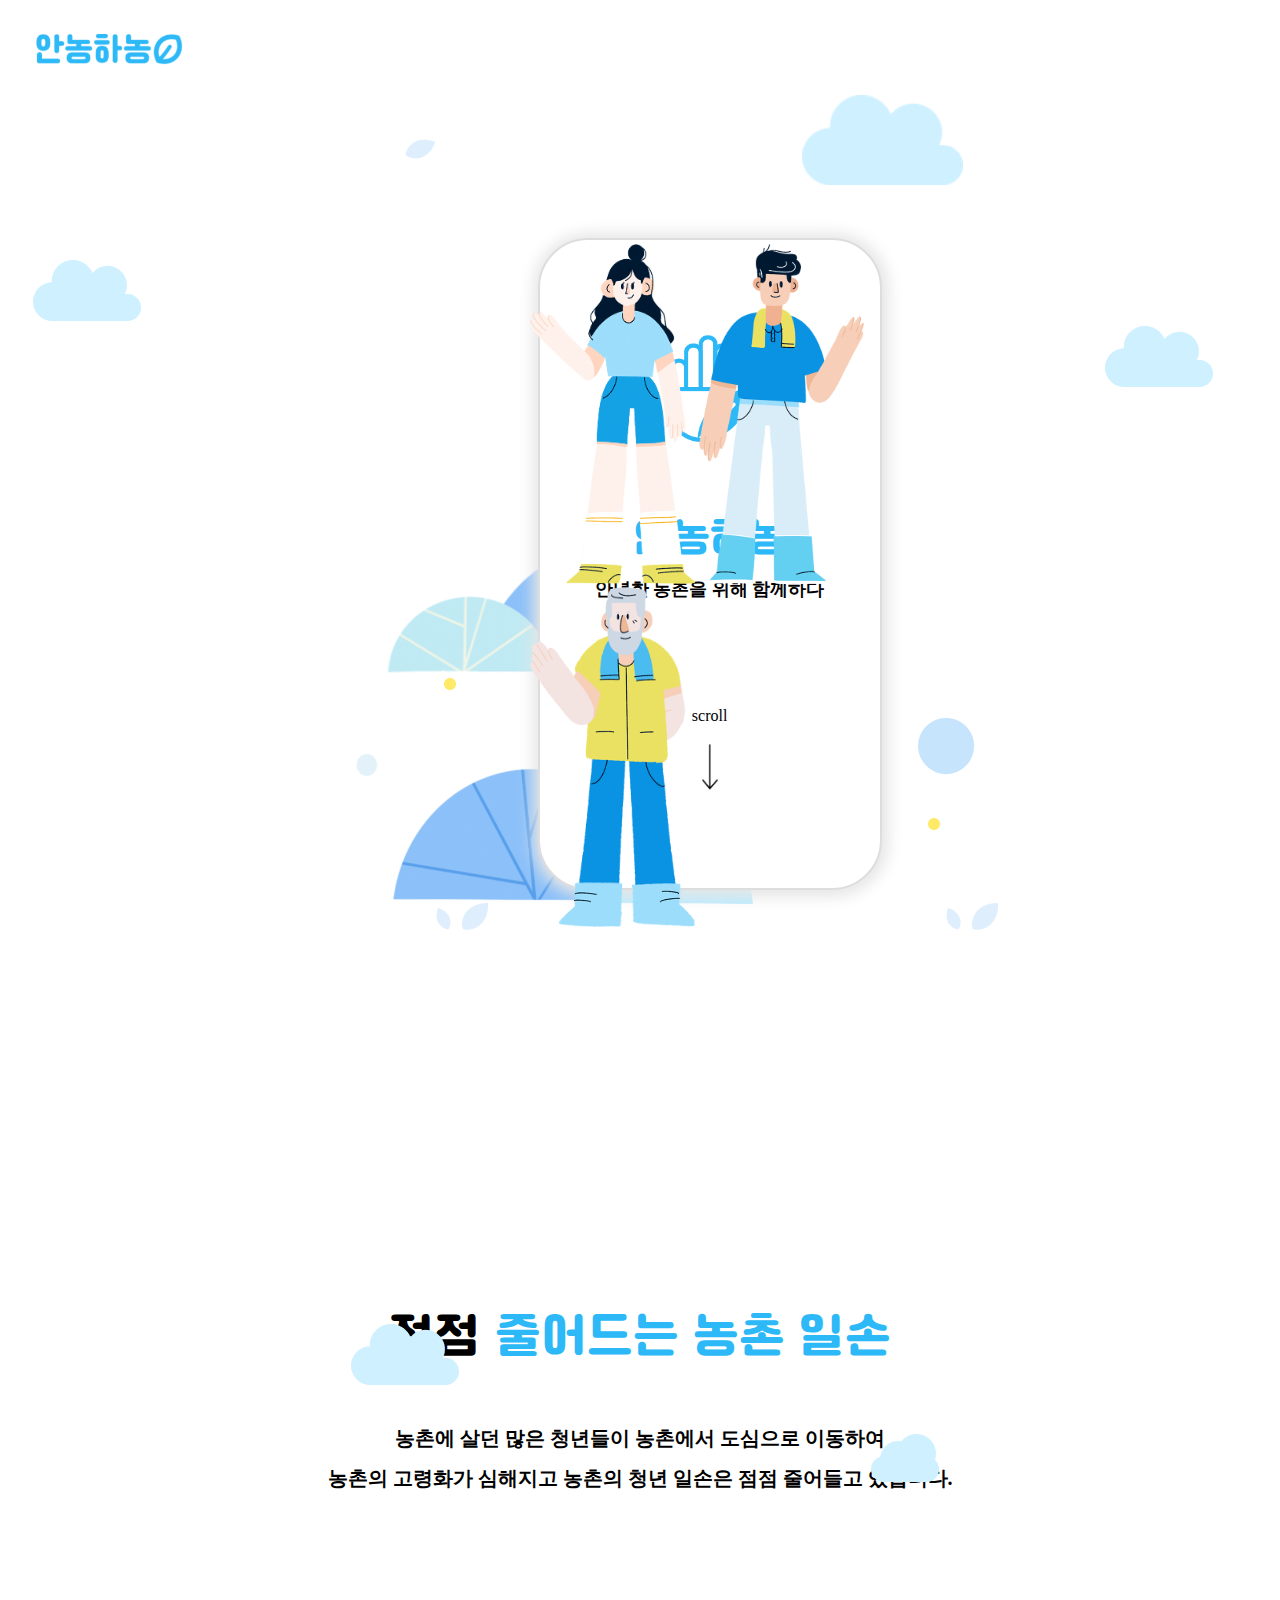
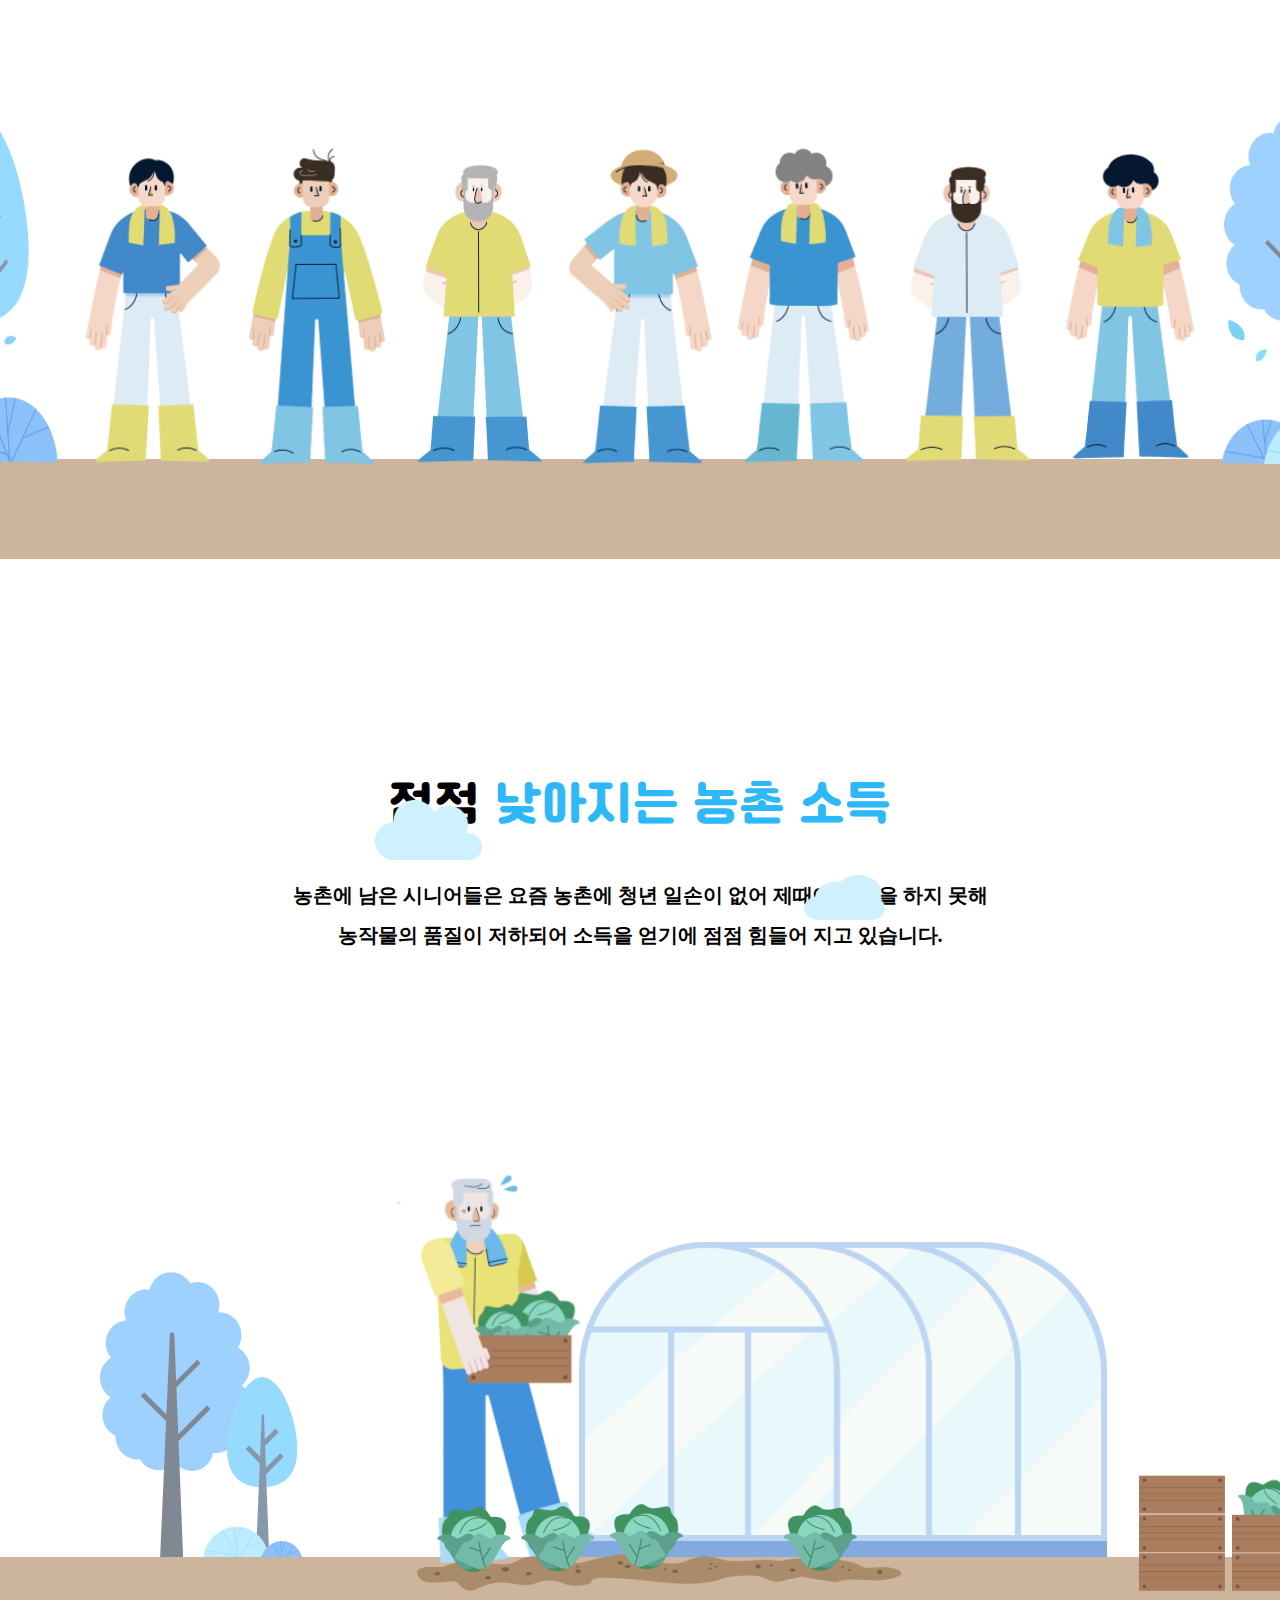
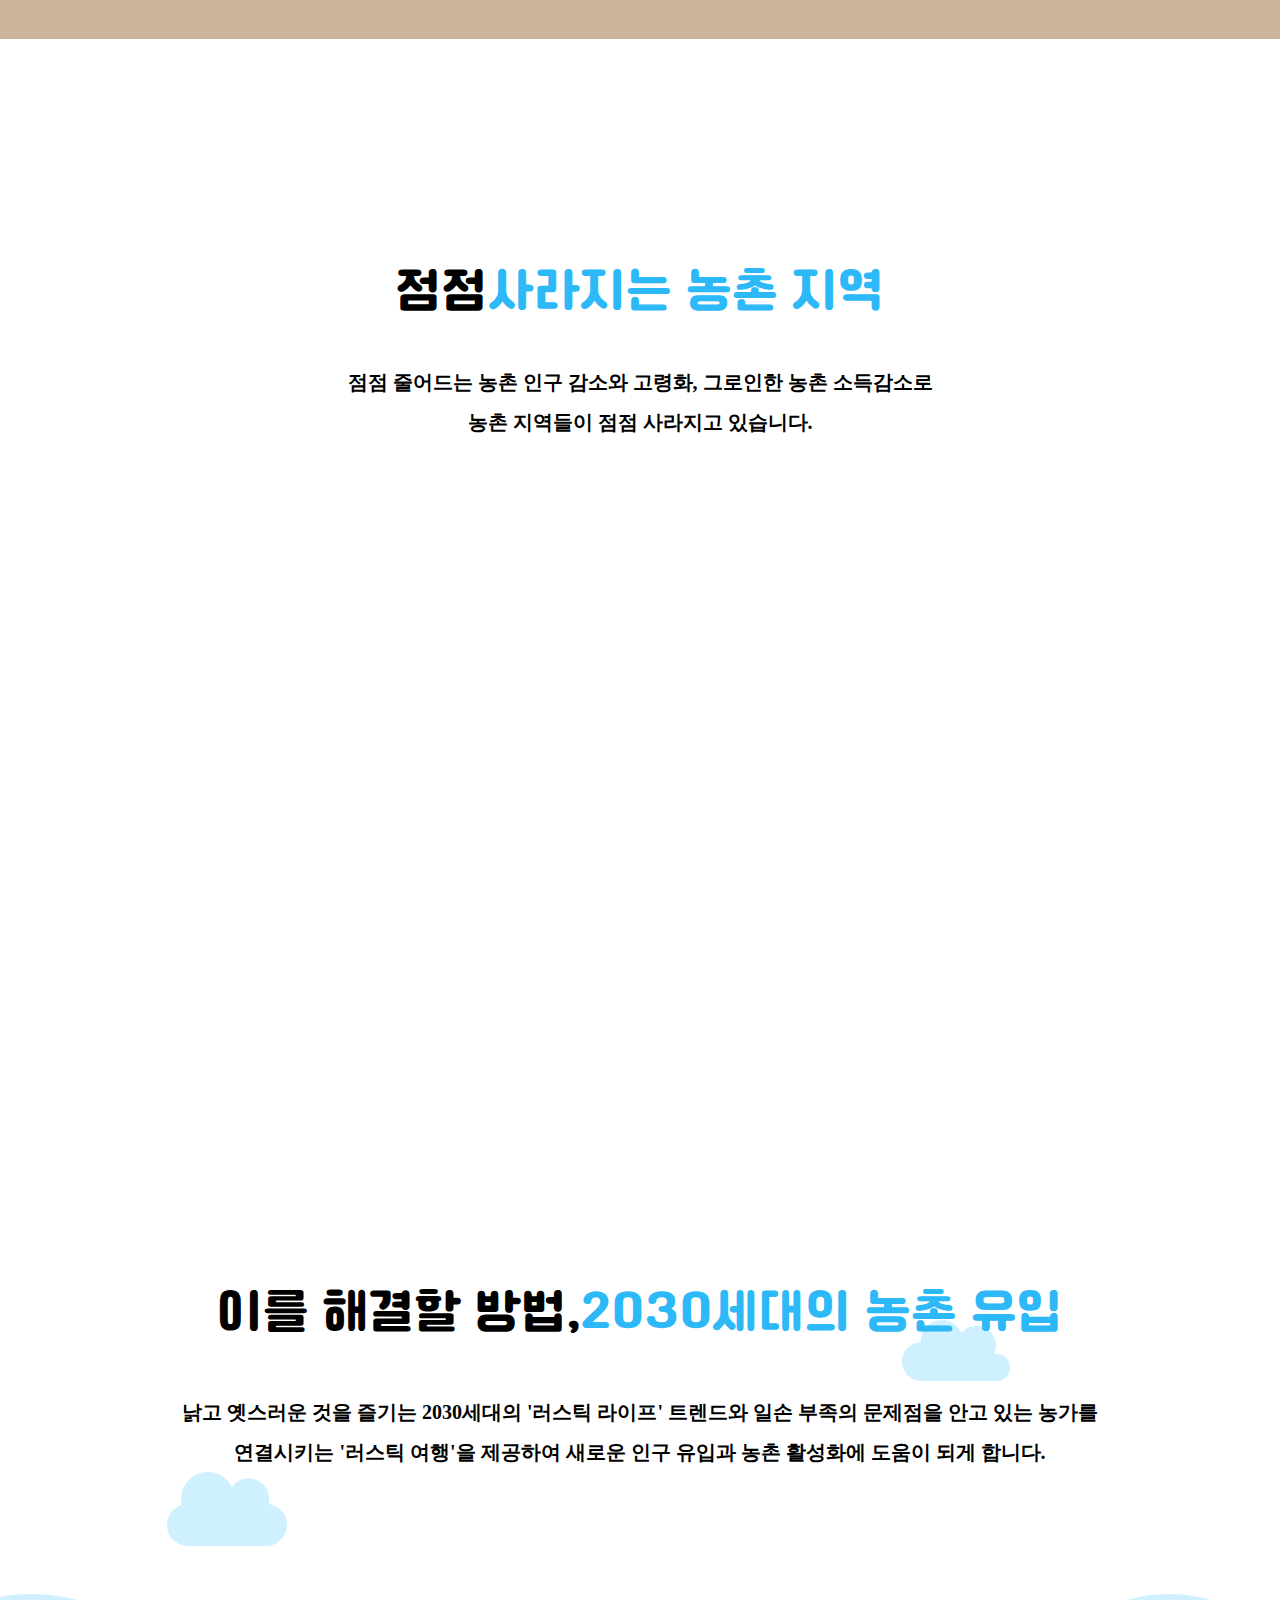
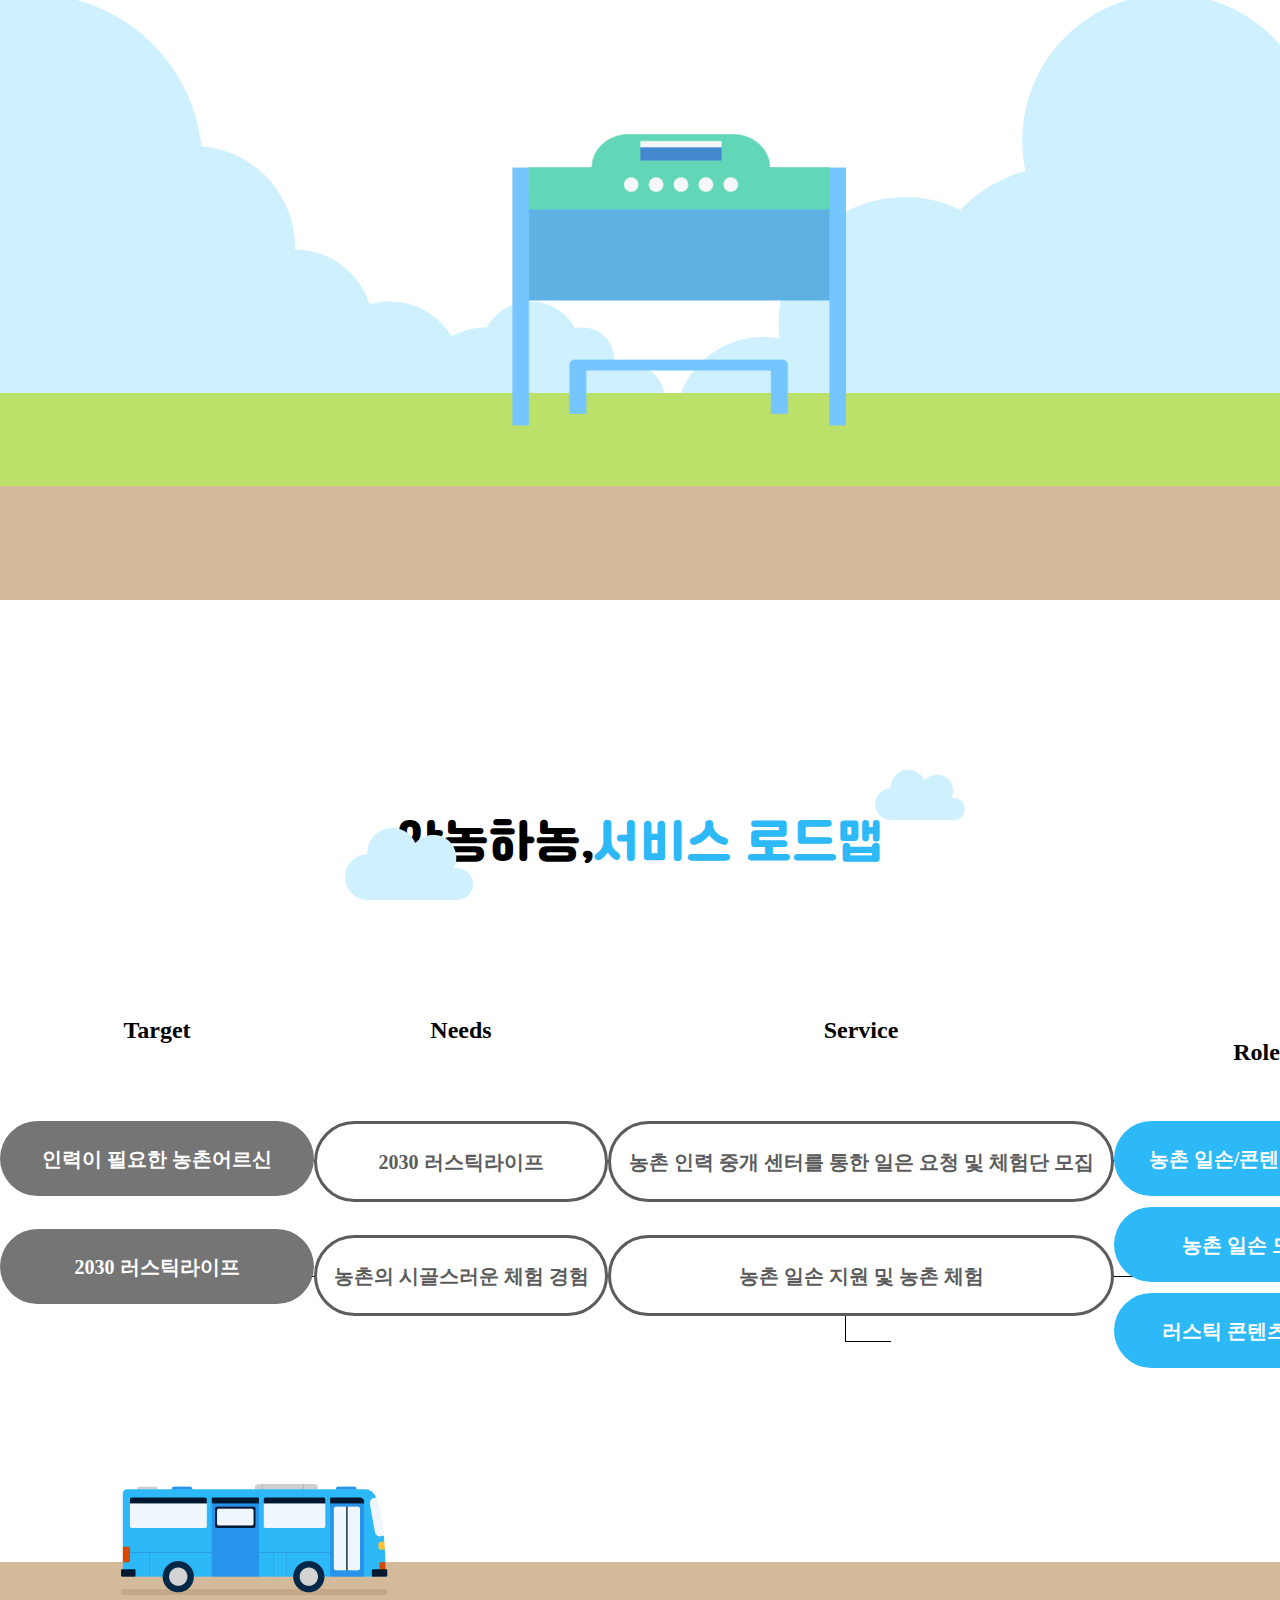
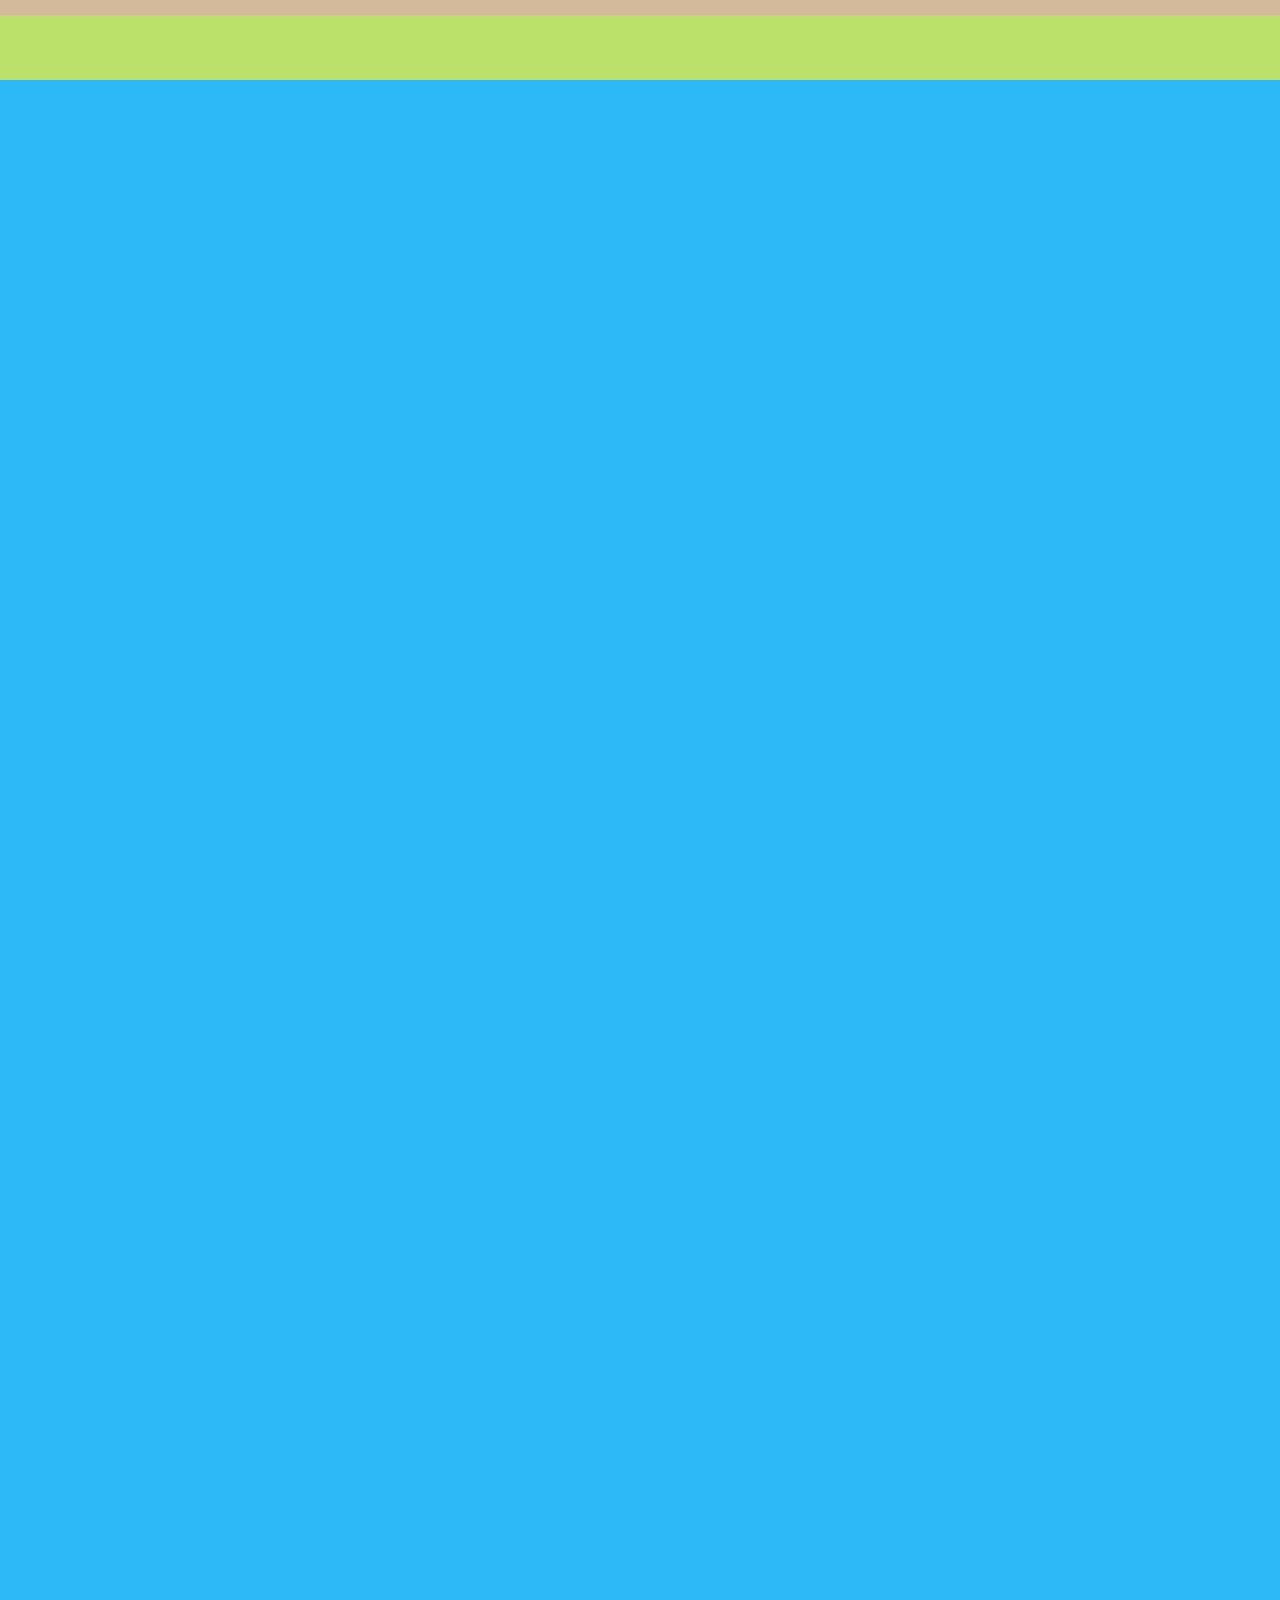
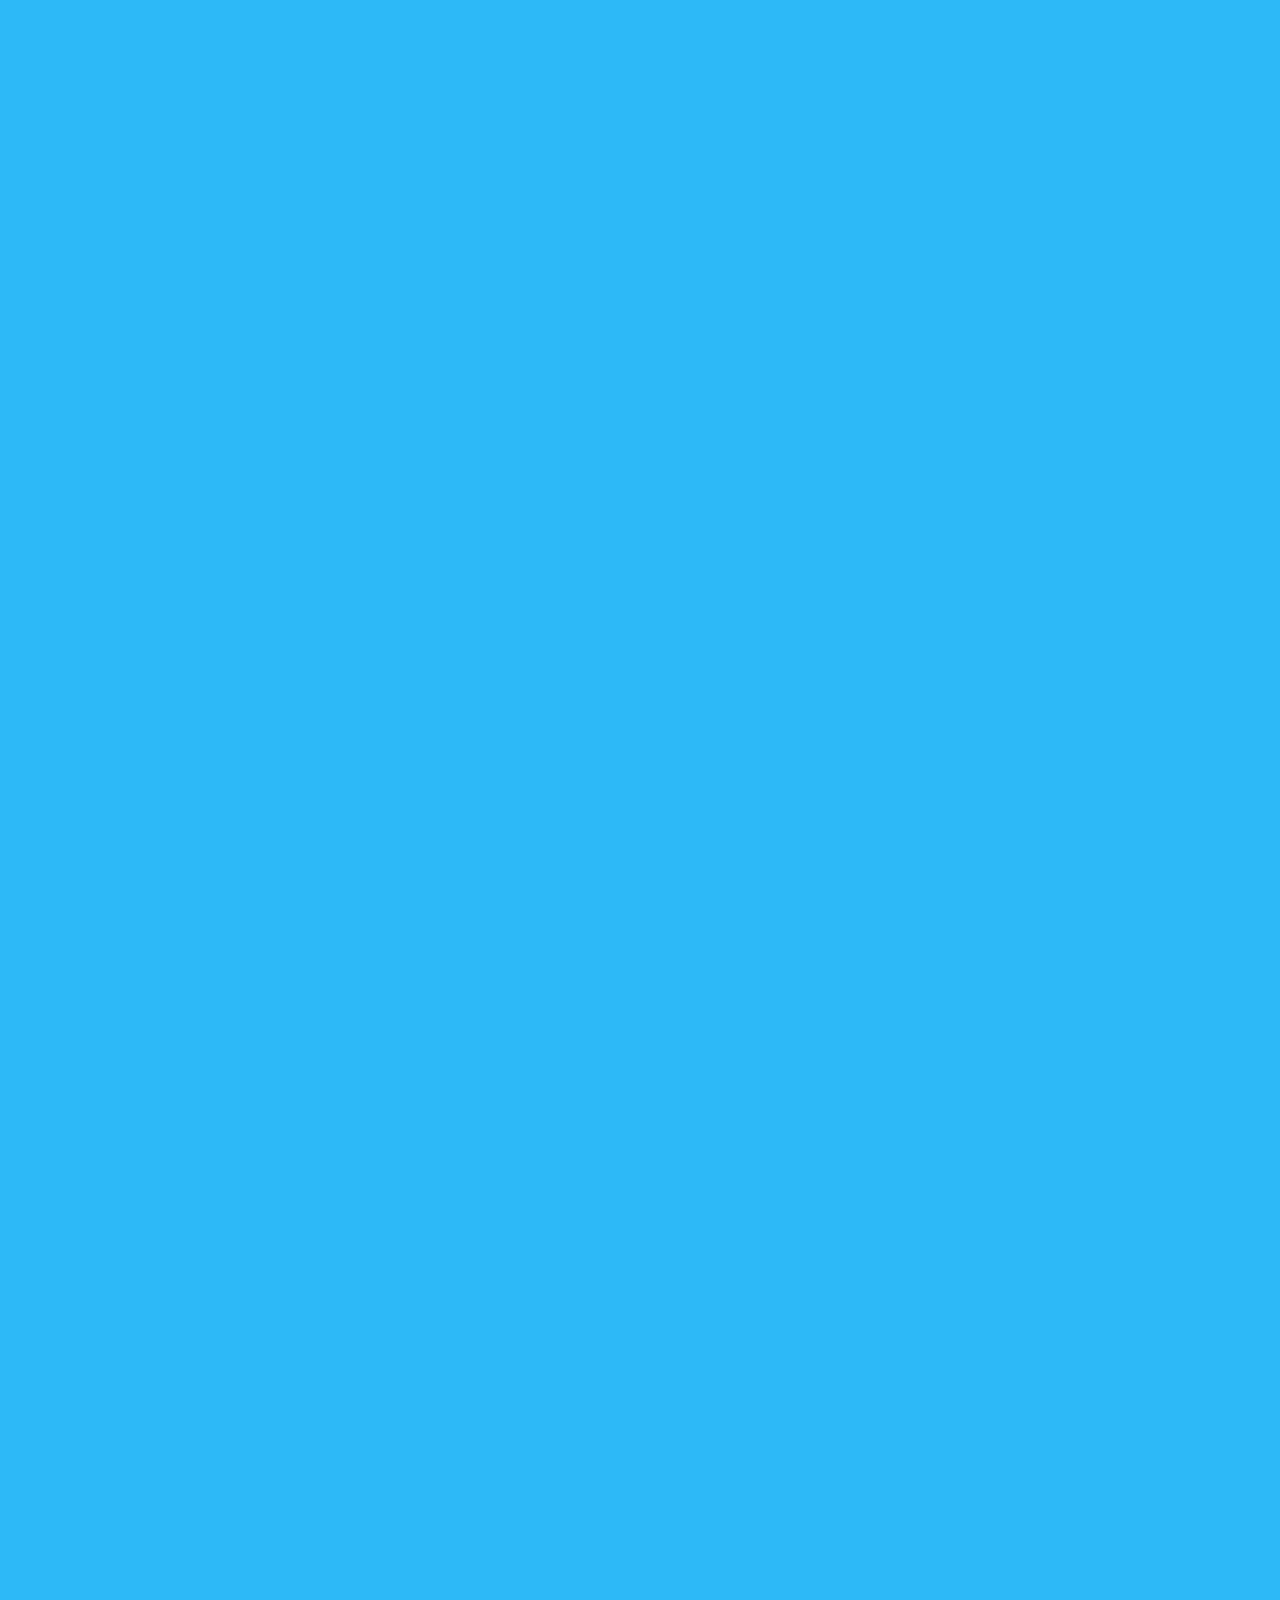
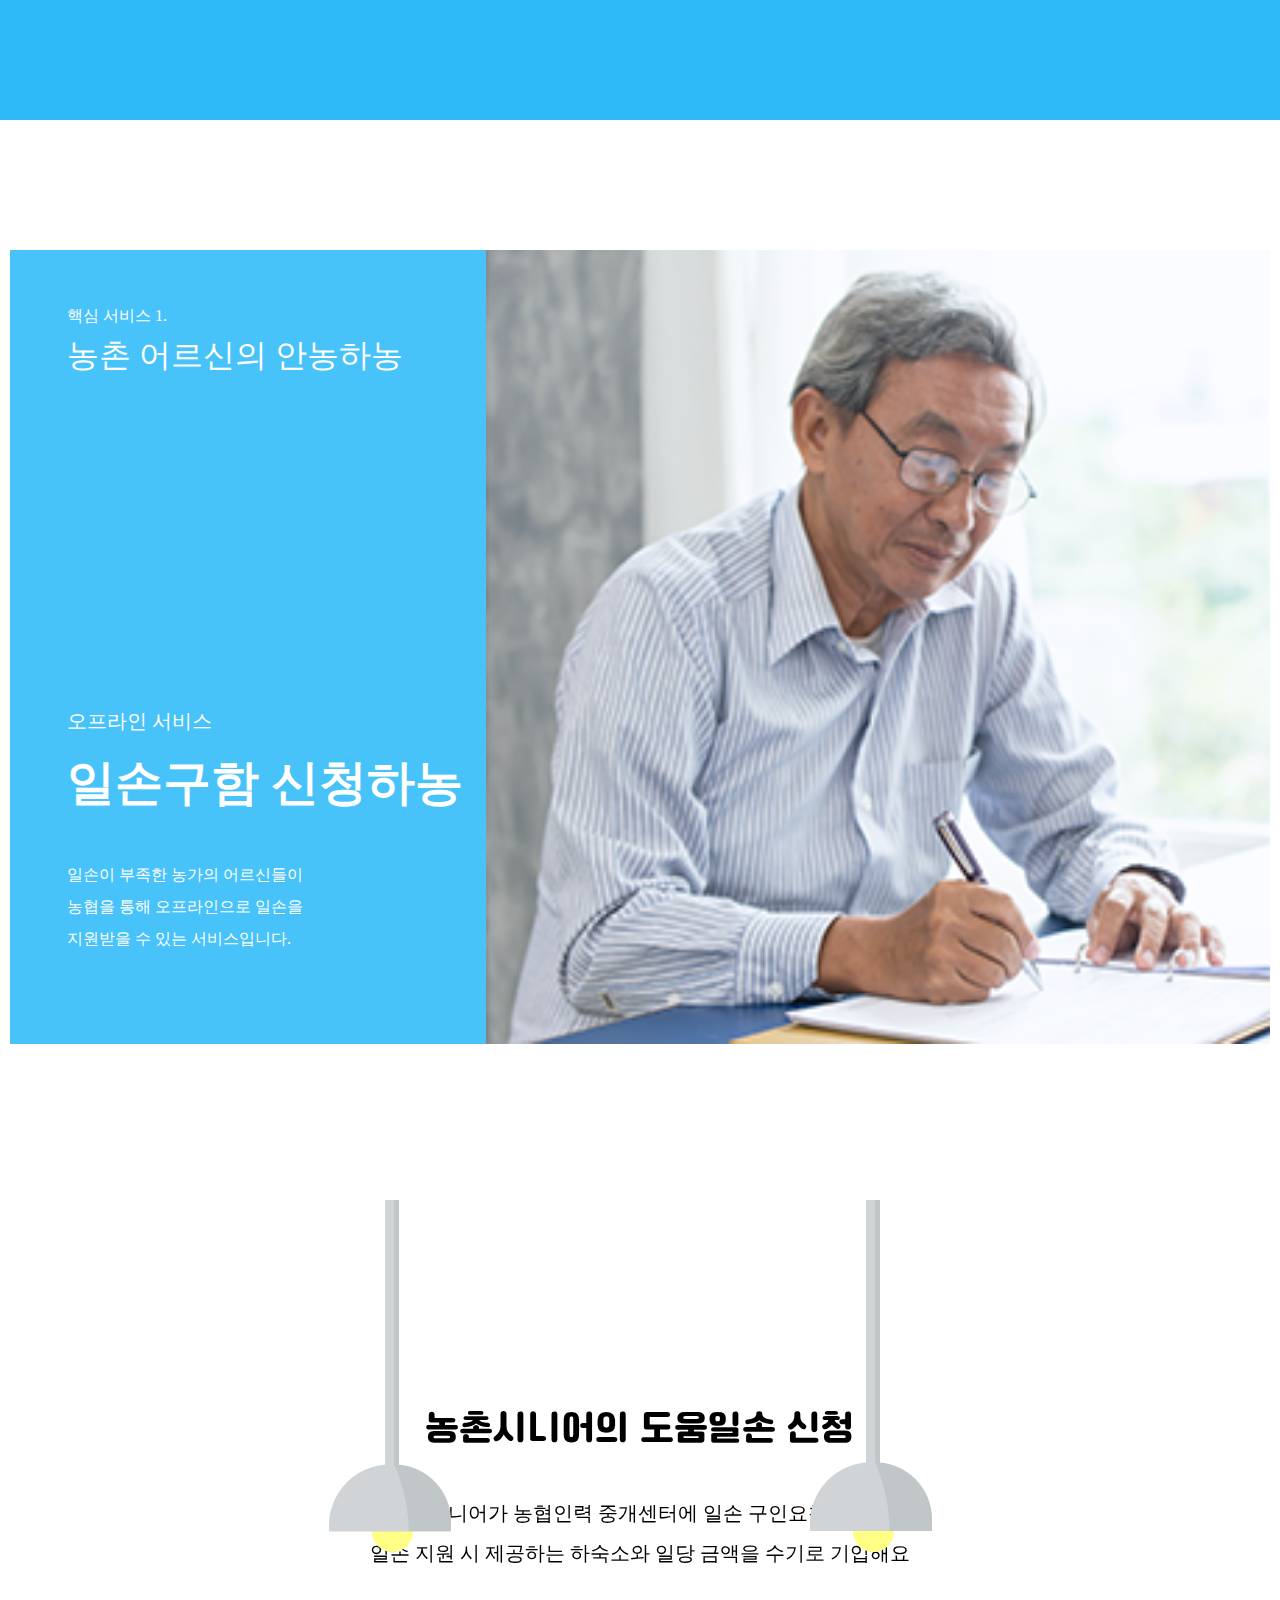
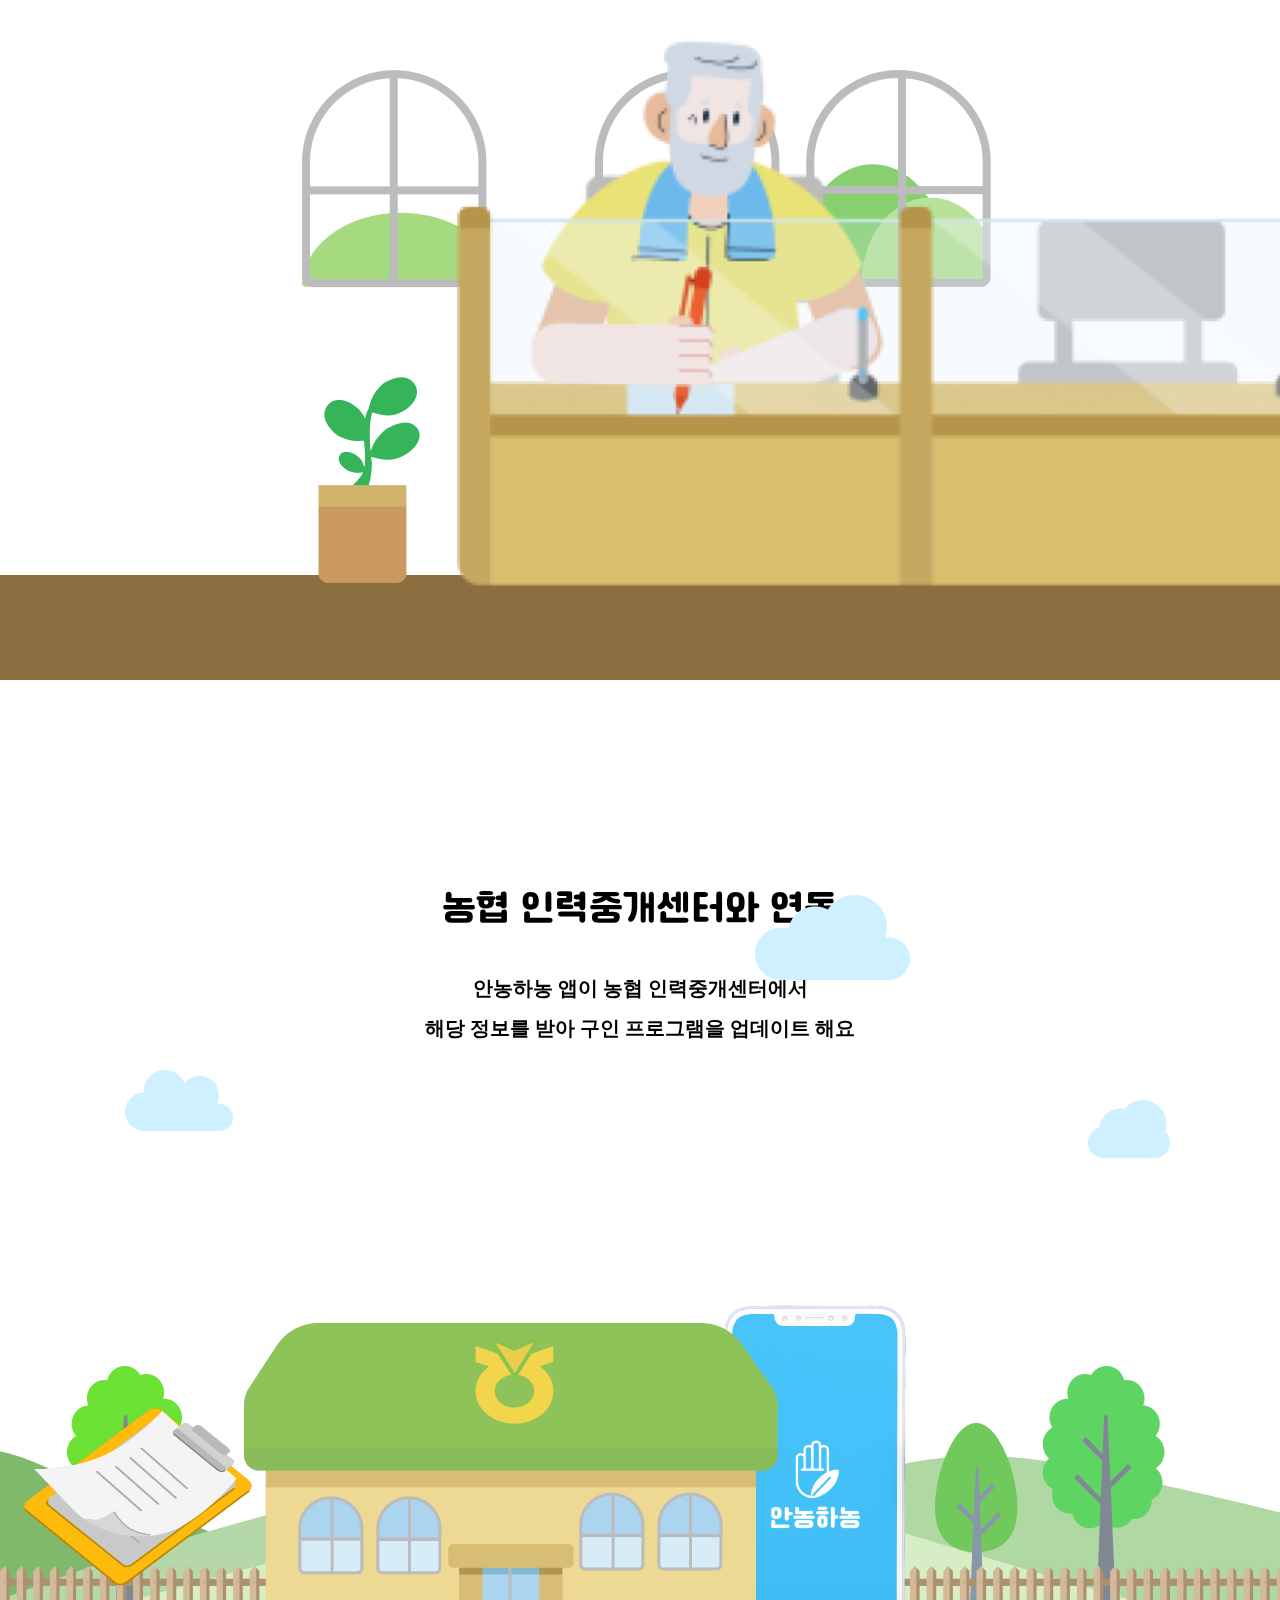
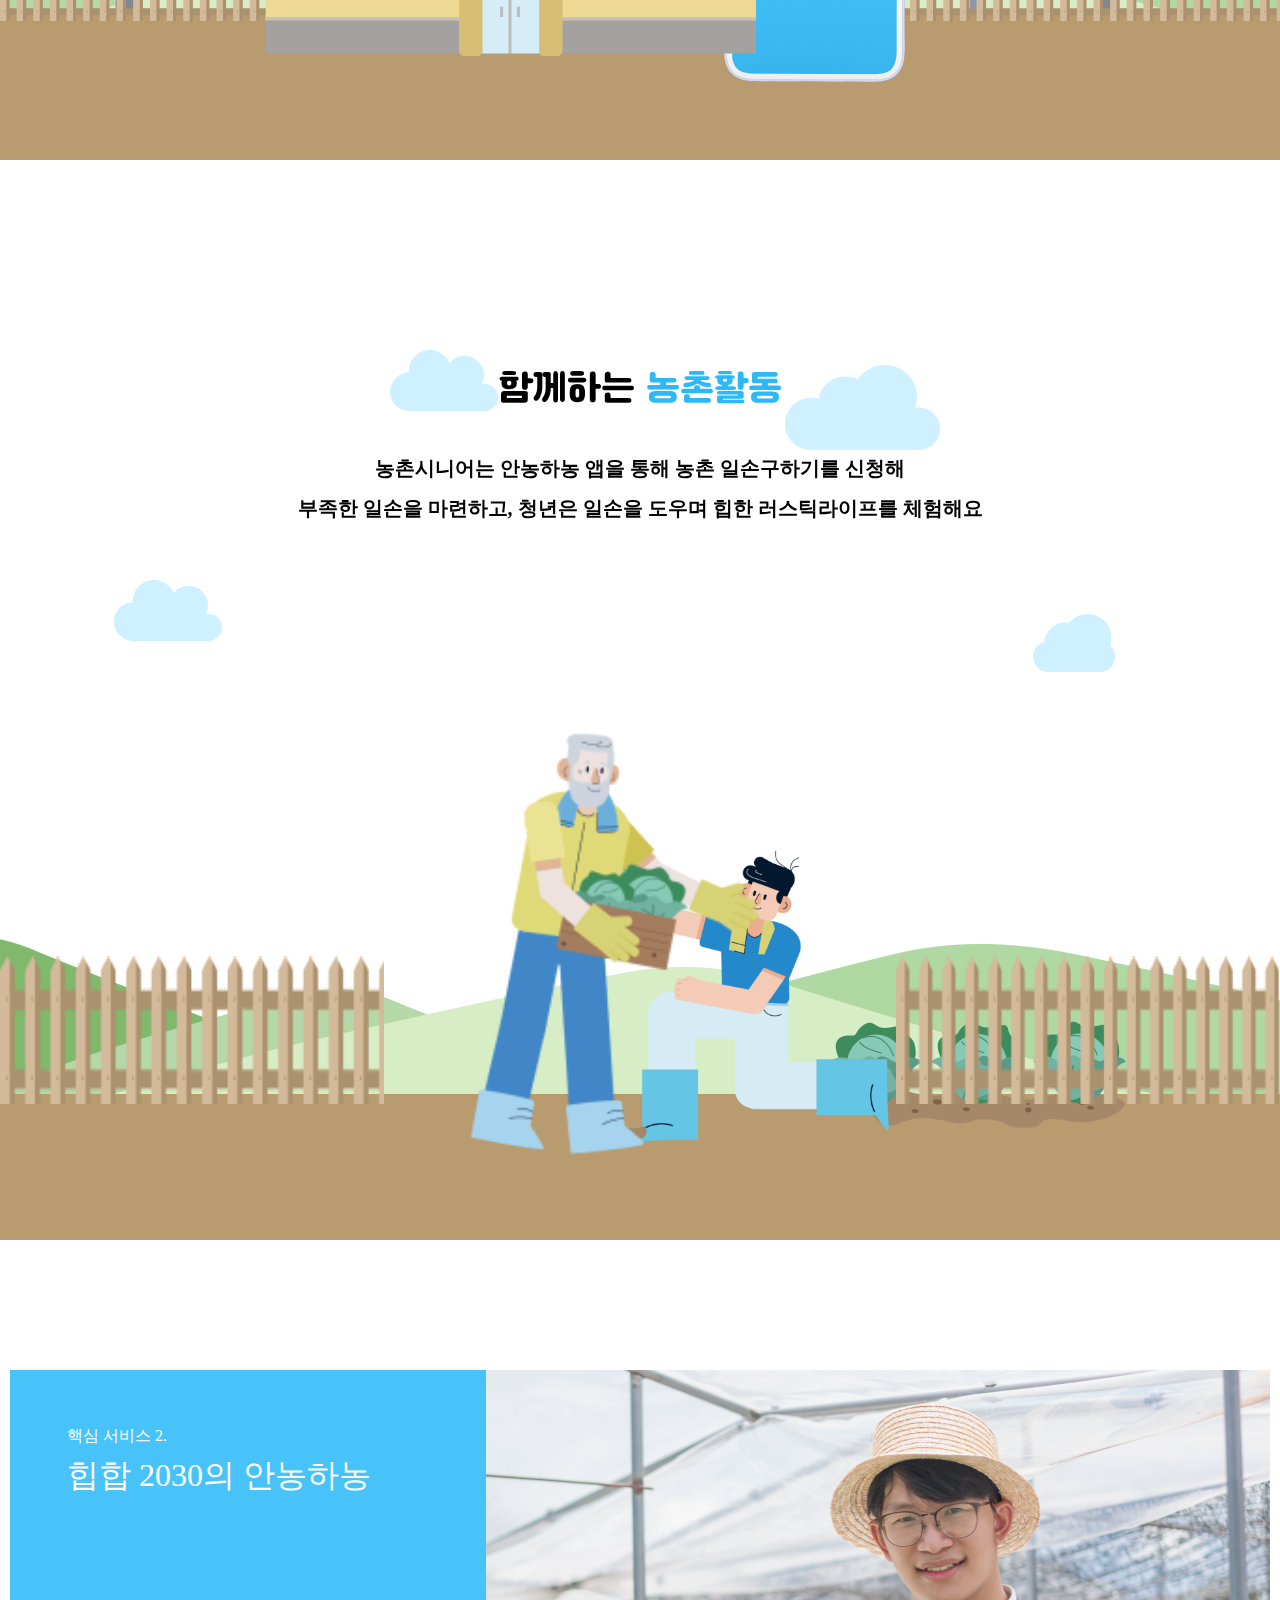
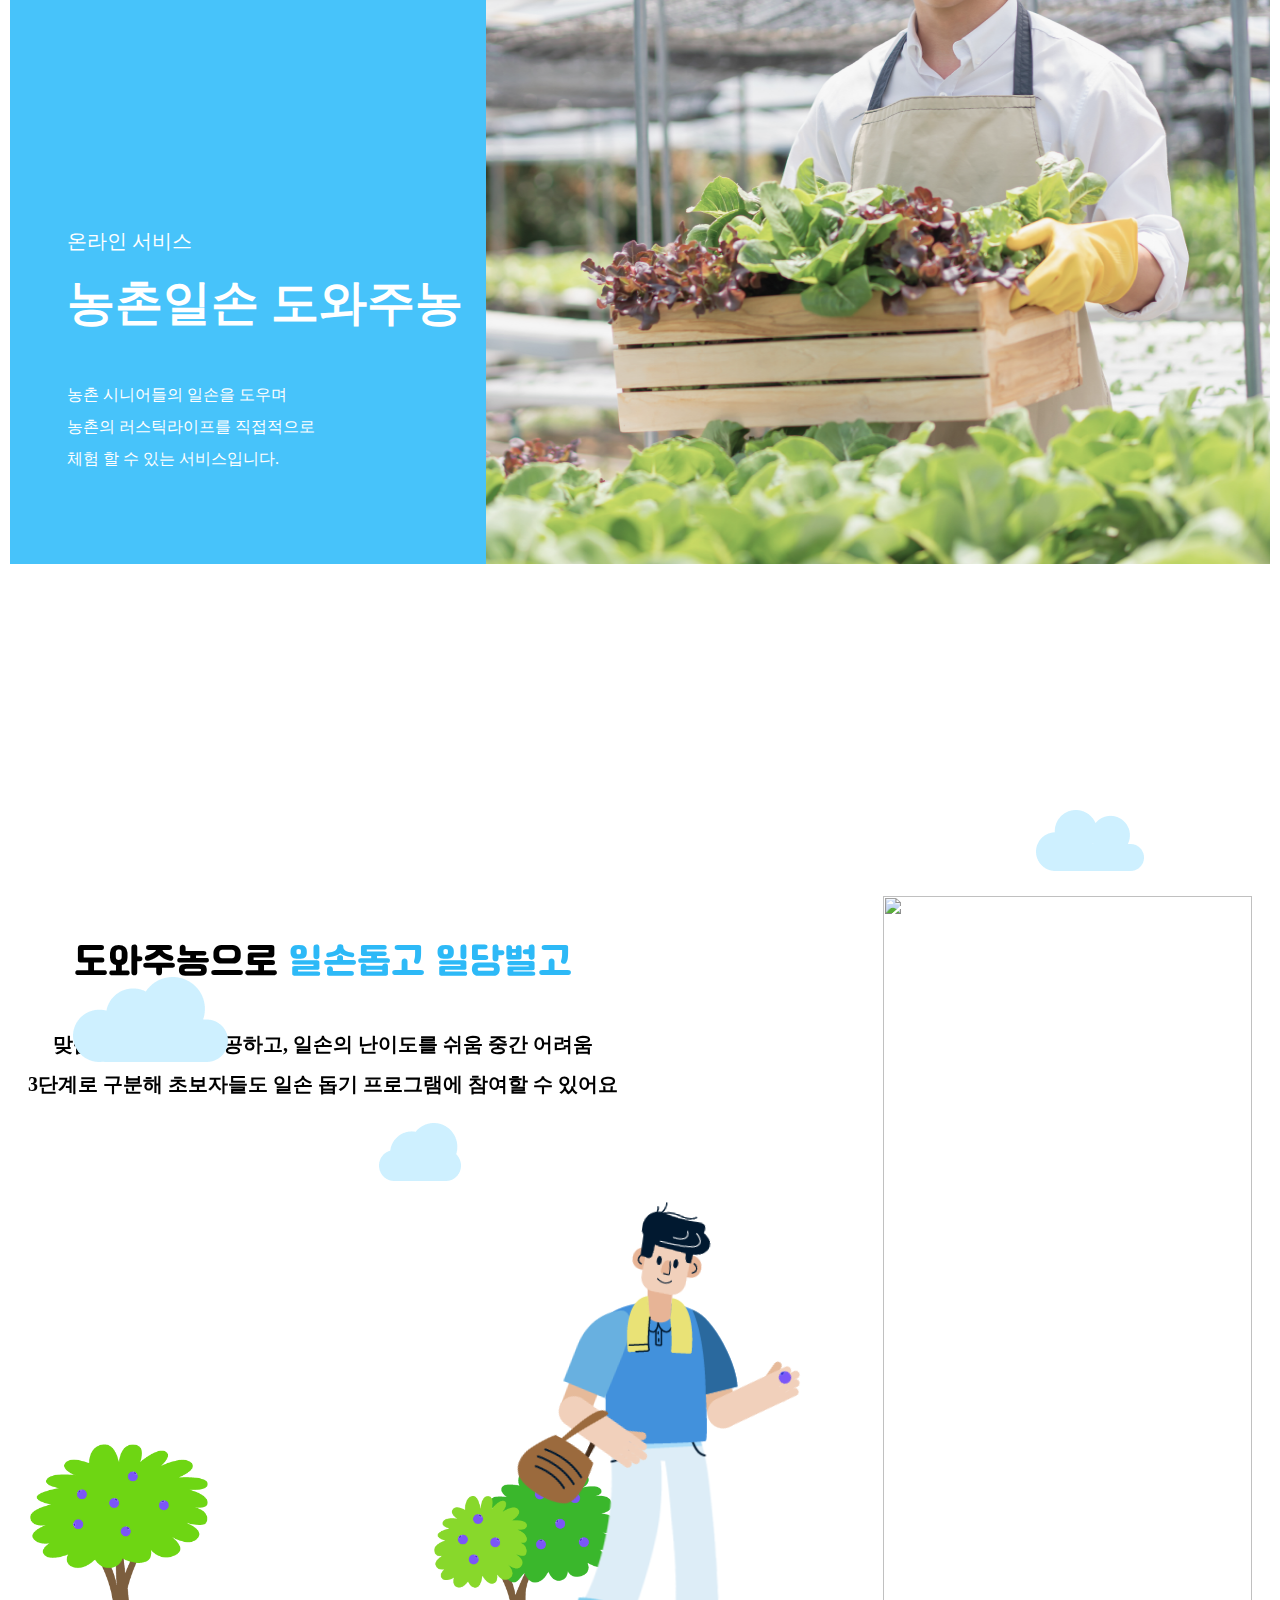
==== commit 803e754c: "11111" ====
--- a/index.html
+++ b/index.html
@@ -7,12 +7,13 @@
     
     <link rel="stylesheet" type="text/css" href="./css/slick-theme.css">
     <link rel="stylesheet" type="text/css" href="./css/slick.css">
-    <link rel="stylesheet" href="./css/main.css">
+    <!-- <link rel="stylesheet" href="./css/main.css"> -->
     <link rel="stylesheet" href="./css/main1680.css">
     <link rel="stylesheet" href="./css/reset.css">
     <link rel="stylesheet" href="./css/header.css">
     <link rel="stylesheet" href="./css/footer.css">
     <link rel="stylesheet" type="text/css" href="//cdn.jsdelivr.net/npm/slick-carousel@1.8.1/slick/slick.css"/>
+    <!-- <script src="./js/onscroll.js"></script> -->
 
 
     <meta property="og:title" content="안농하농">
@@ -371,7 +372,7 @@
             </div>
         </section>
 
-        <section id="sct16" class="section">
+        <section id="sct16" class="section" style="background-image: url(./img/back_12p.png);">
             <div id="mainBox16">
                 <div class="blueBox16">
                     <div class="textBox16">
@@ -484,28 +485,28 @@
                     <div style="background-color: #9FDFFB;" class="colorBox21">
                         <div class="textBox21">
                             <p>Sub 02</p>
-                            <p>Blue</p>
+                            <p>Baby Blue</p>
                             <p>#9FDFFB</p> 
                         </div>
                     </div>
                     <div style="background-color: white; color: #2DB9F7;" class="colorBox21">
                         <div class="textBox21">
                             <p>Sub 03</p>
-                            <p>Blue</p>
+                            <p>White</p>
                             <p>#9FDFFB</p>  
                         </div>
                     </div>
                     <div style="background-color: #FFB838;" class="colorBox21">
                         <div class="textBox21">
                             <p>Point 01</p>
-                            <p>Blue</p>
+                            <p>Yellow</p>
                             <p>#FFB838</p>
                         </div>
                     </div>
                     <div style="background-color: #8FCE4A;" class="colorBox21">
                         <div class="textBox21">
                             <p>Point 02</p>
-                            <p>Blue</p>
+                            <p>Green</p>
                             <p>#8FCE4A</p>
                         </div>
                     </div>
@@ -611,7 +612,6 @@
     <script type="text/javascript" src="//cdn.jsdelivr.net/npm/slick-carousel@1.8.1/slick/slick.min.js"></script>
     <script src="./js/main.js"></script>
     <script src="./js/slidePagd.js"></script>
-    <script src="./js/onscroll.js"></script>
     <script src="./js/slick.js"></script>
 </body>
 </html>--- a/css/main.css
+++ b/css/main.css
@@ -1,5 +1,4 @@
-@media screen and (max-width:1920px) {
-    span {
+span {
         color: #2db9f7;
     }
     .add {
@@ -99,10 +98,10 @@
         bottom: 190px;
         left: 42%;
     }
-    #sct1 #mainPhone .logo1 img {
+    /* #sct1 #mainPhone .logo1 img {
         width: 82px;
         height: 80px;
-    }
+    } */
     #sct1 #mainPhone h2 {
         font-size: 40px;
         padding: 70px 0 20px;
@@ -1793,4 +1792,3 @@
         width: 496px;
         height: 1006px;
     }
-}
--- a/css/main1680.css
+++ b/css/main1680.css
@@ -111,8 +111,8 @@
 #sct1 #mainPhone .text1 {
     font-size: 18px;
     padding-bottom: 110px;
-    font-family: "cafe24";
-    font-weight: lighter;
+    font-family: "Ptdr";
+    font-weight: bold;
 }
 #sct1 #mainPhone #scrollDown1 {
     padding-top: 20px;
@@ -2084,7 +2084,7 @@
 }
 #sct21 #page1_21 h2 {
     font-size: 40px;
-    padding-right: 193px;
+    padding:15px 193px 0 0;
 }
 #sct21 #page1_21 h2 span {
     font-family: "cafe24";
@@ -2094,9 +2094,10 @@
     display: flex;
 }
 #sct21 #page1_21 .textBox21_1 .subTitle {
-    padding-right: 148px;
+    padding:10px 148px 0 0;
     font-size: 20px;
     color: #b1b1b1;
+    line-height: 200%;
 }
 #sct21 #page1_21 .textBox21_1 .subTitle strong {
     font-size: 26px;
@@ -2118,6 +2119,11 @@
 #sct21 #page2_21 {
     text-align: center;
     height: 550px;
+}
+#sct21 #page2_21 h2 {
+    font-size: 40px;
+    font-weight: bold;
+    padding-bottom: 175px;
 }
 #sct21 #keywordBox {
     display: flex;
@@ -2189,7 +2195,7 @@
 #sct21 #page4_21 #circle21 {
     position: absolute;
     left: 600px;
-    top: 510px;
+    top: 550px;
     width: 725px;
     height: 725px;
     border-radius: 50%;
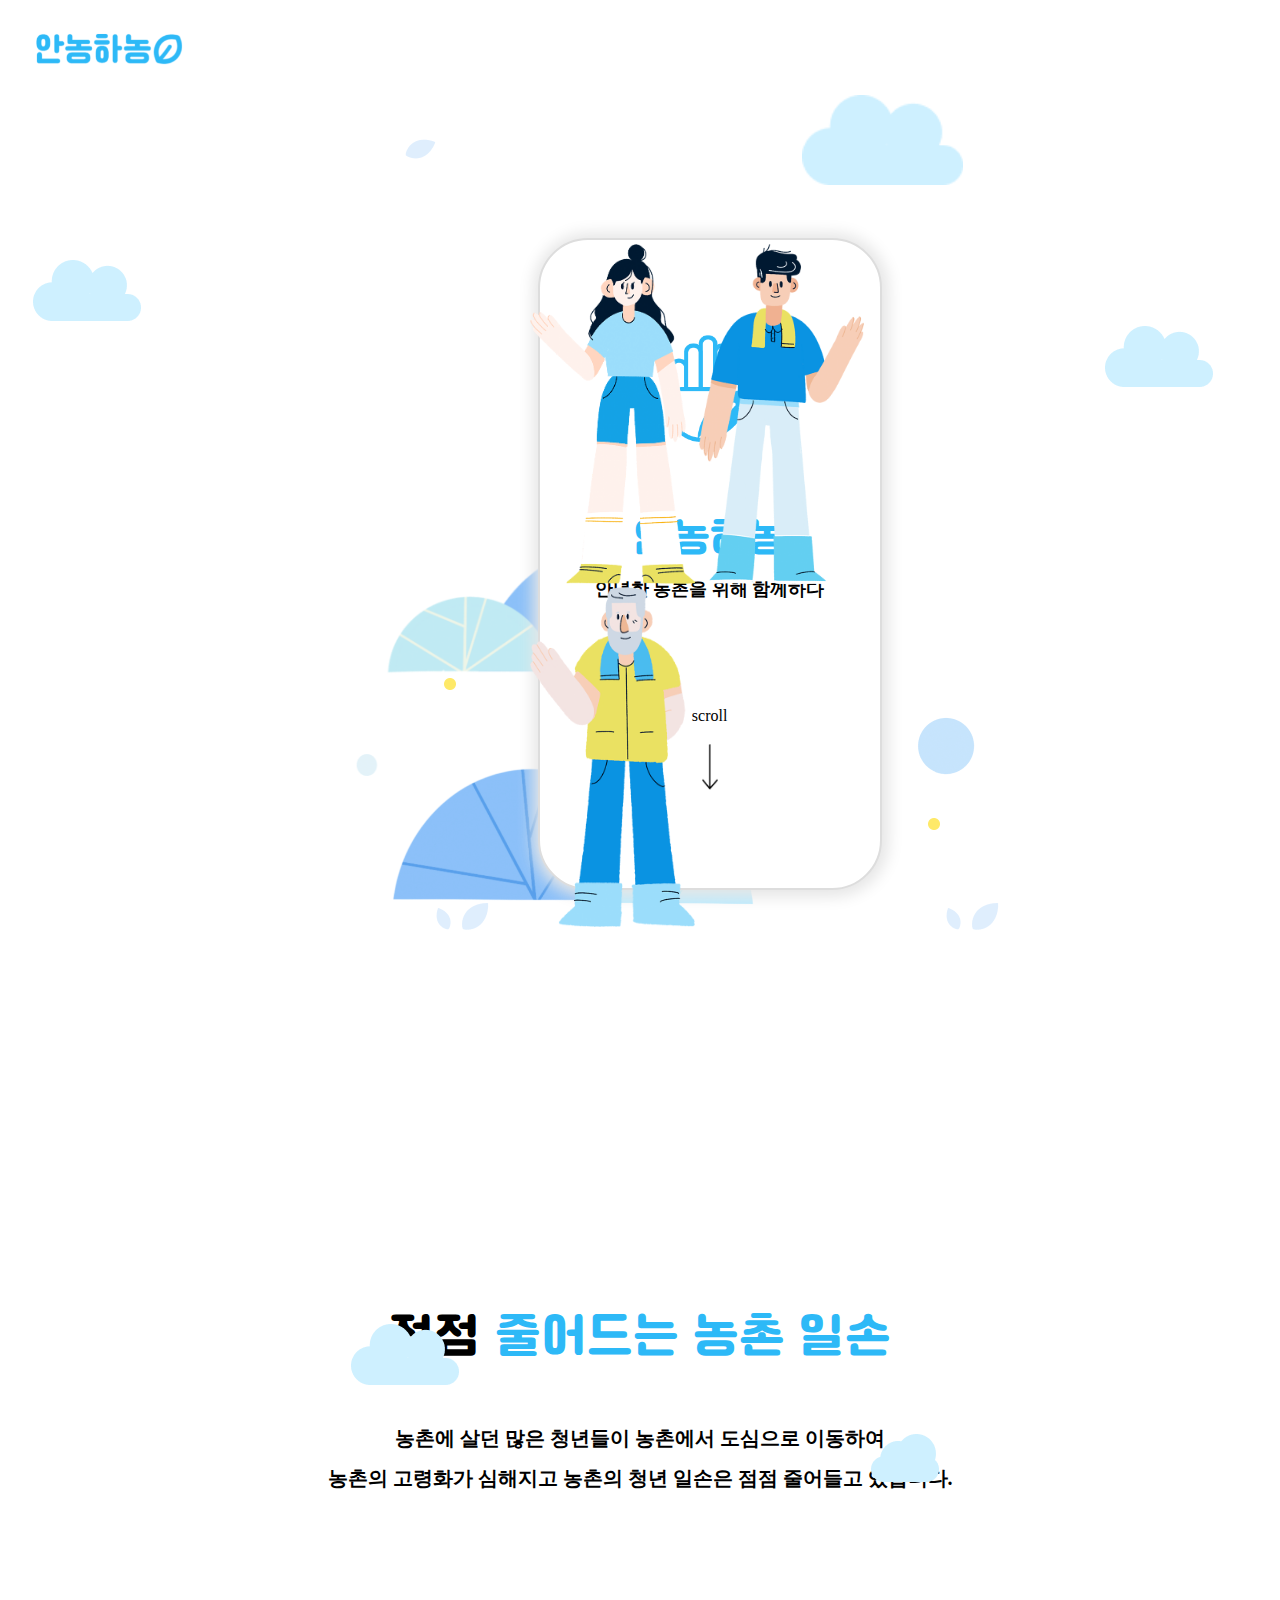
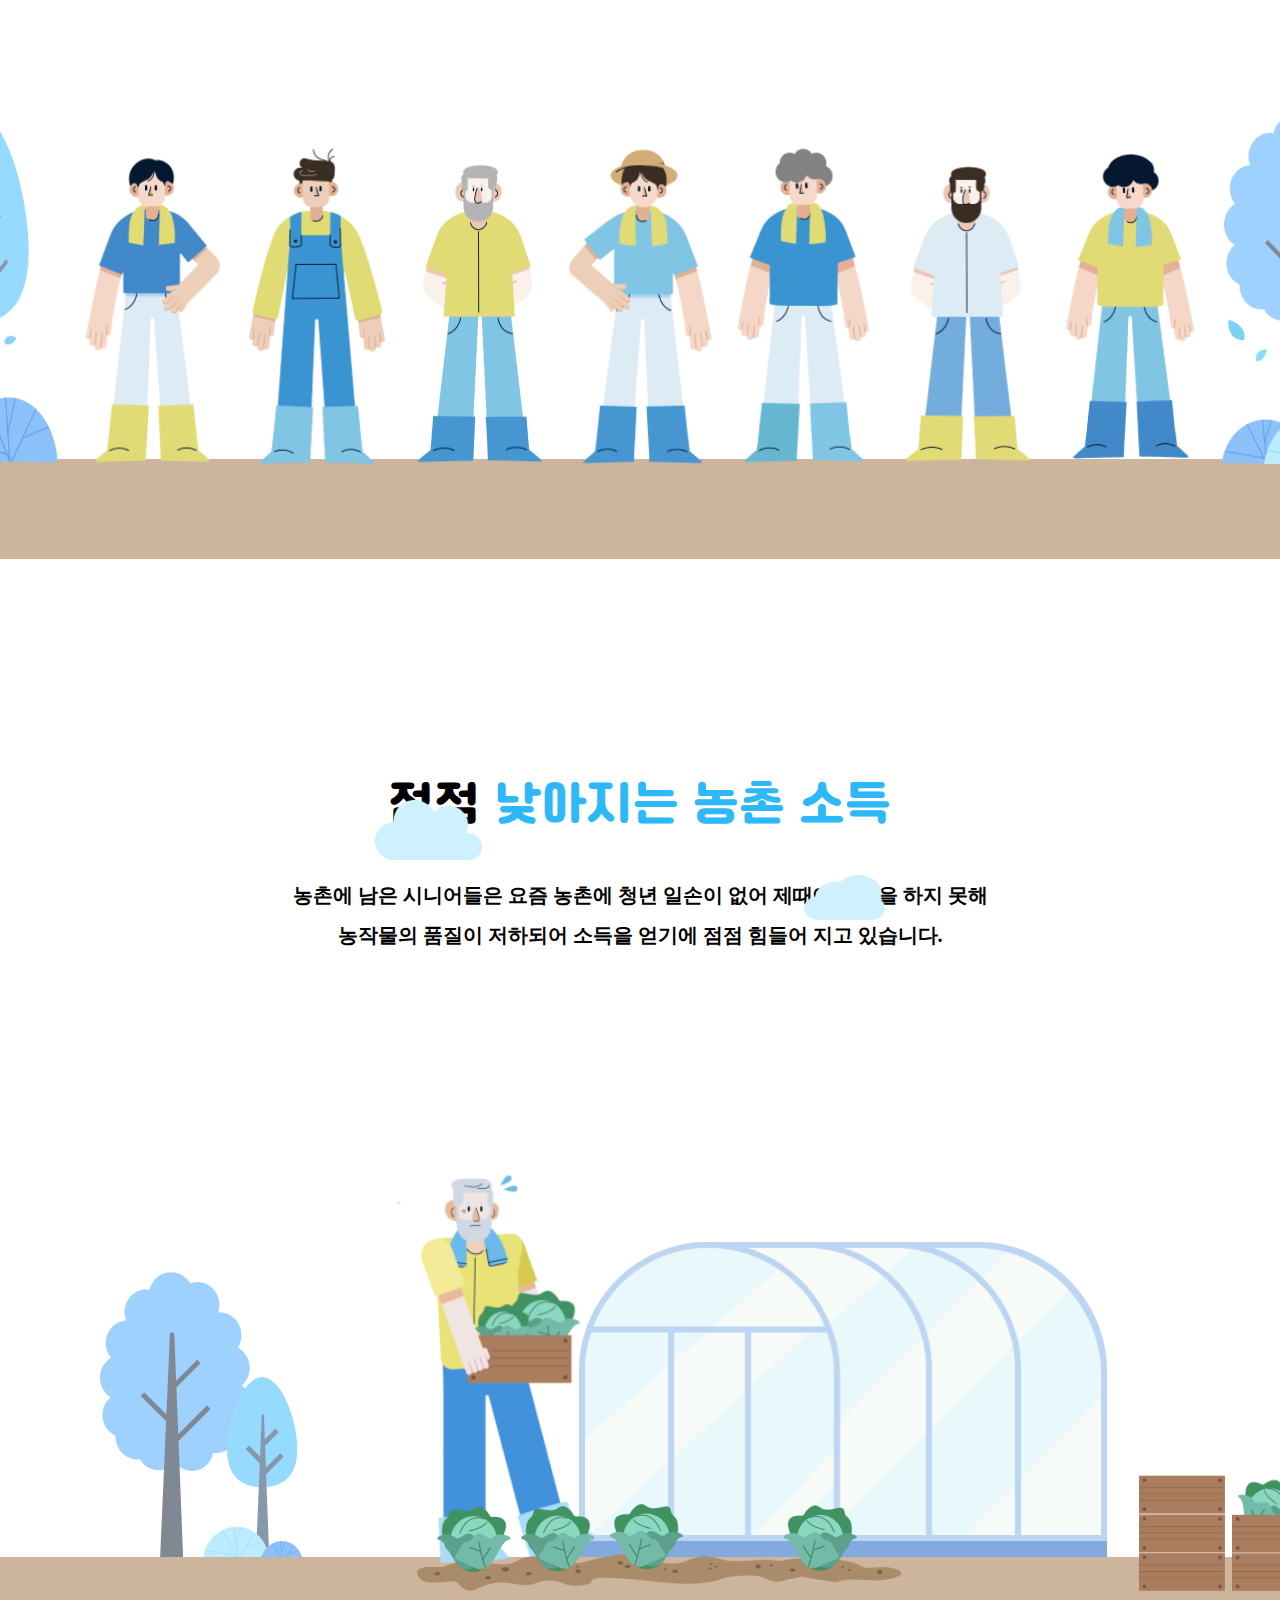
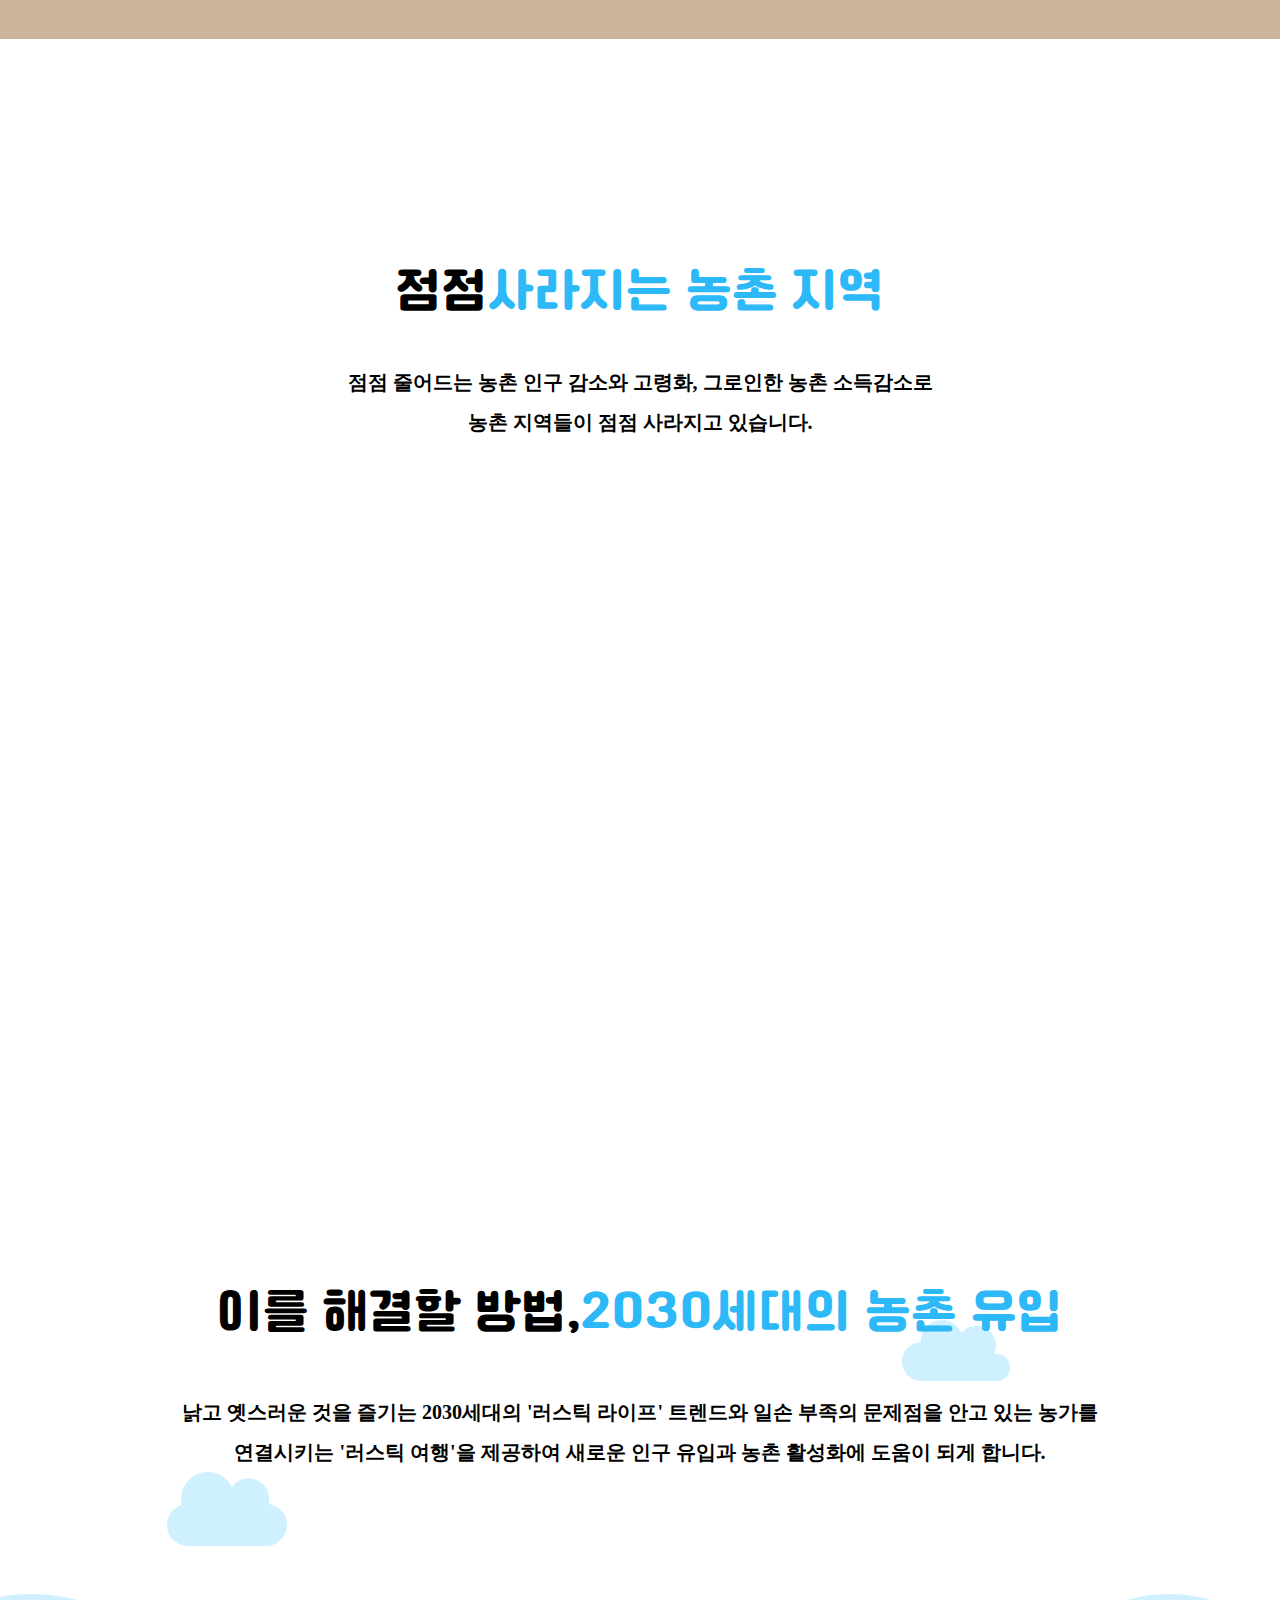
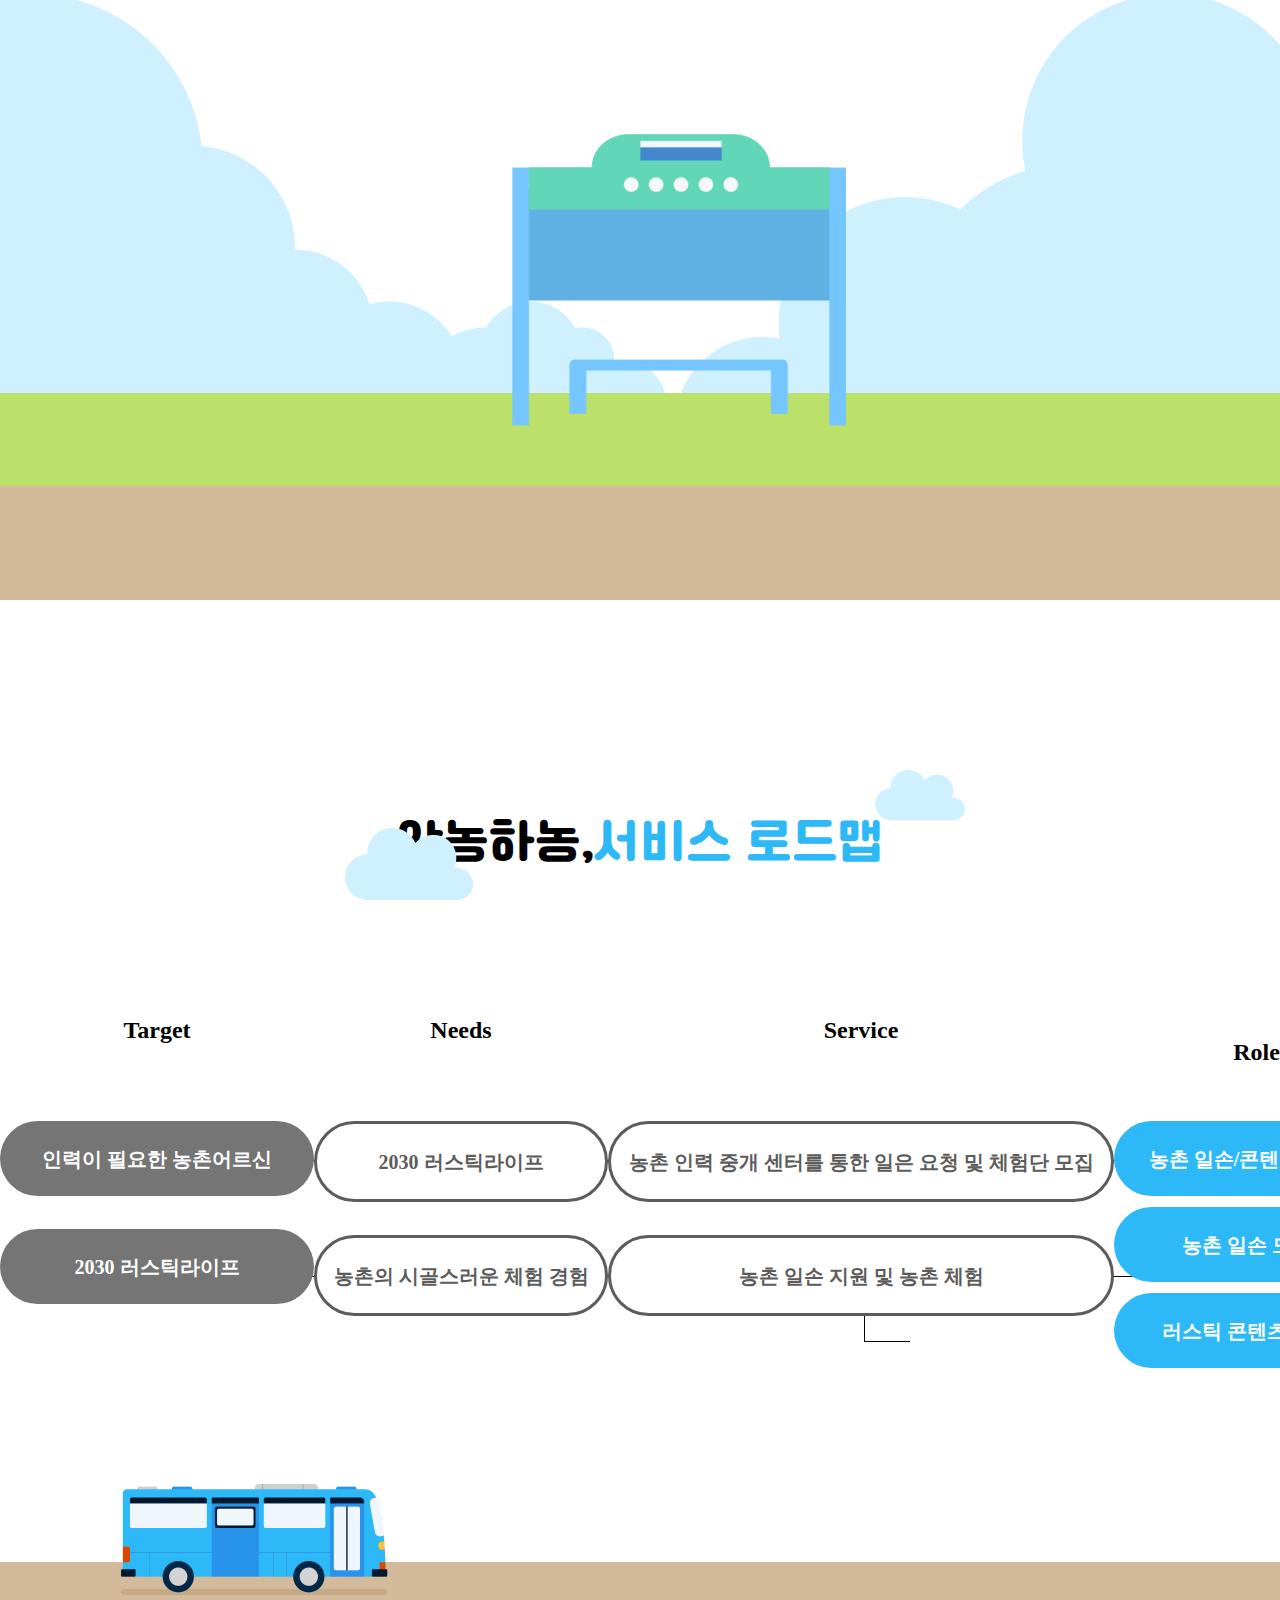
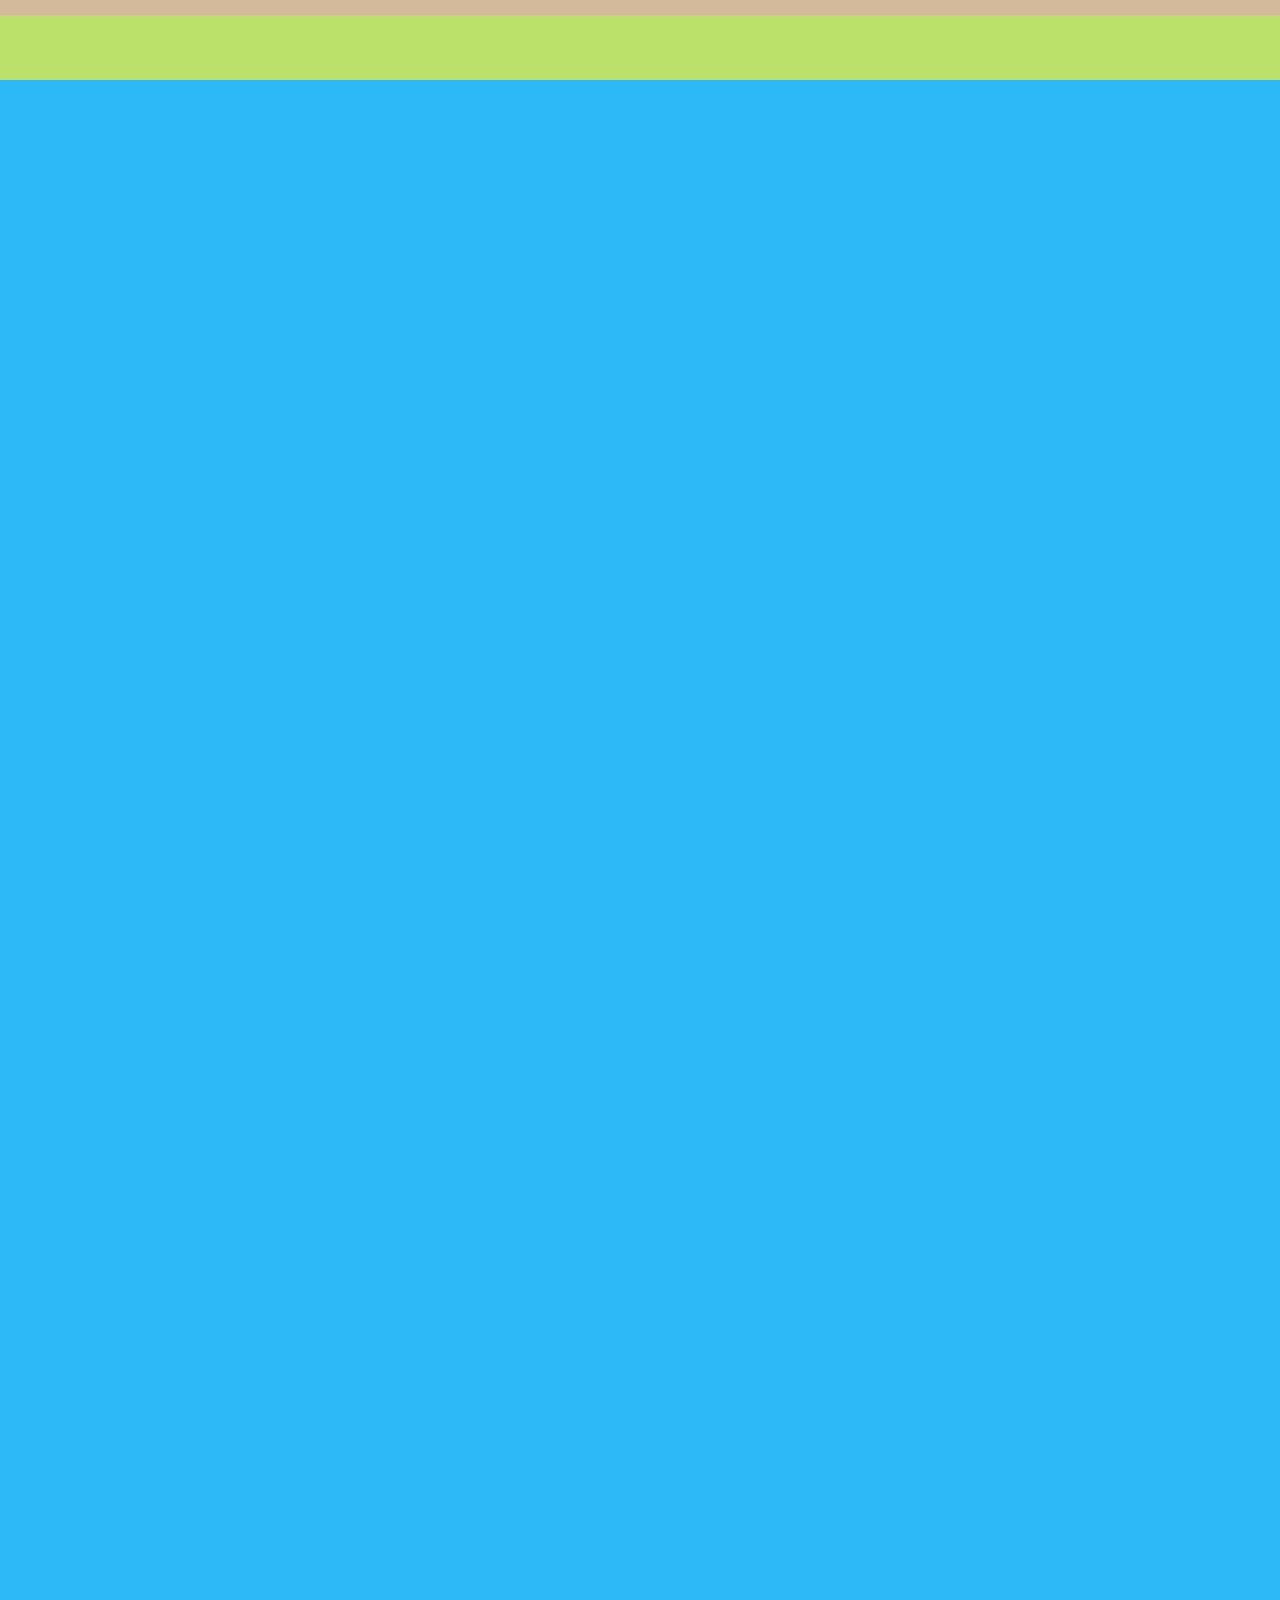
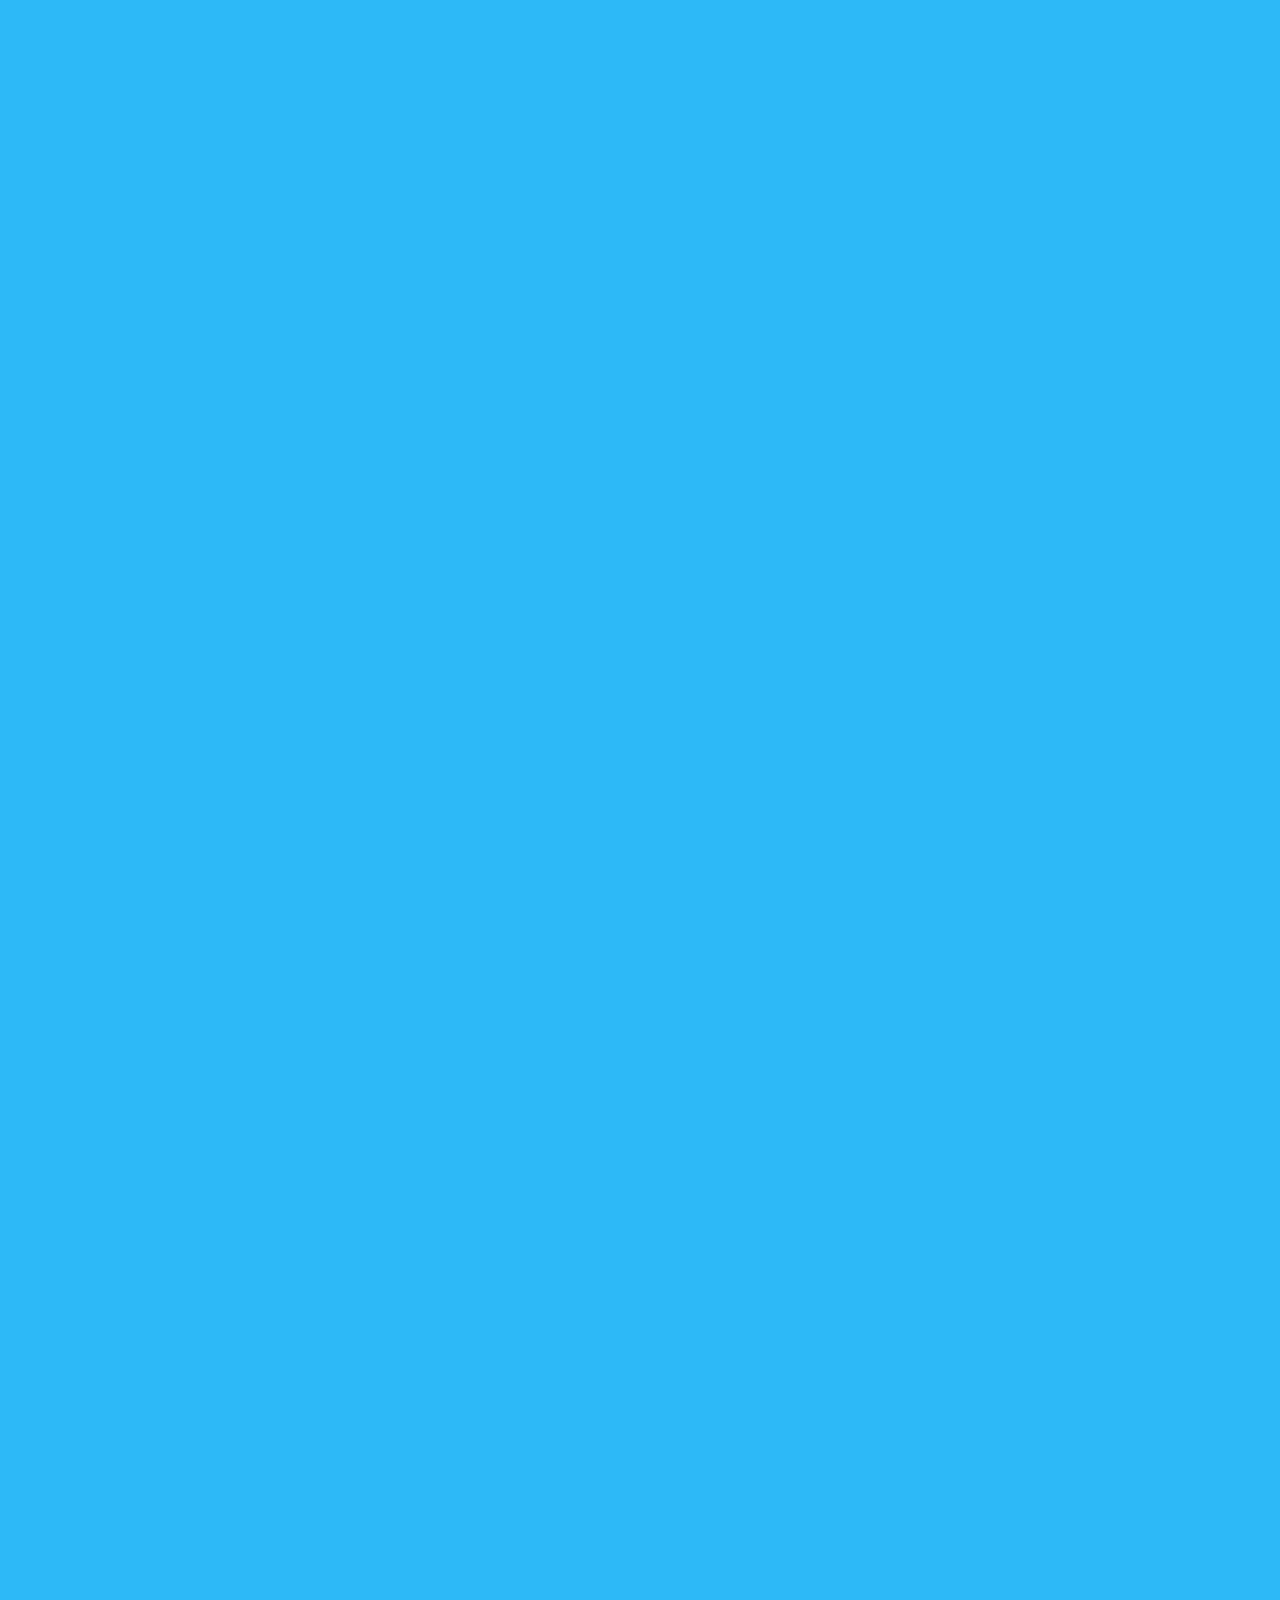
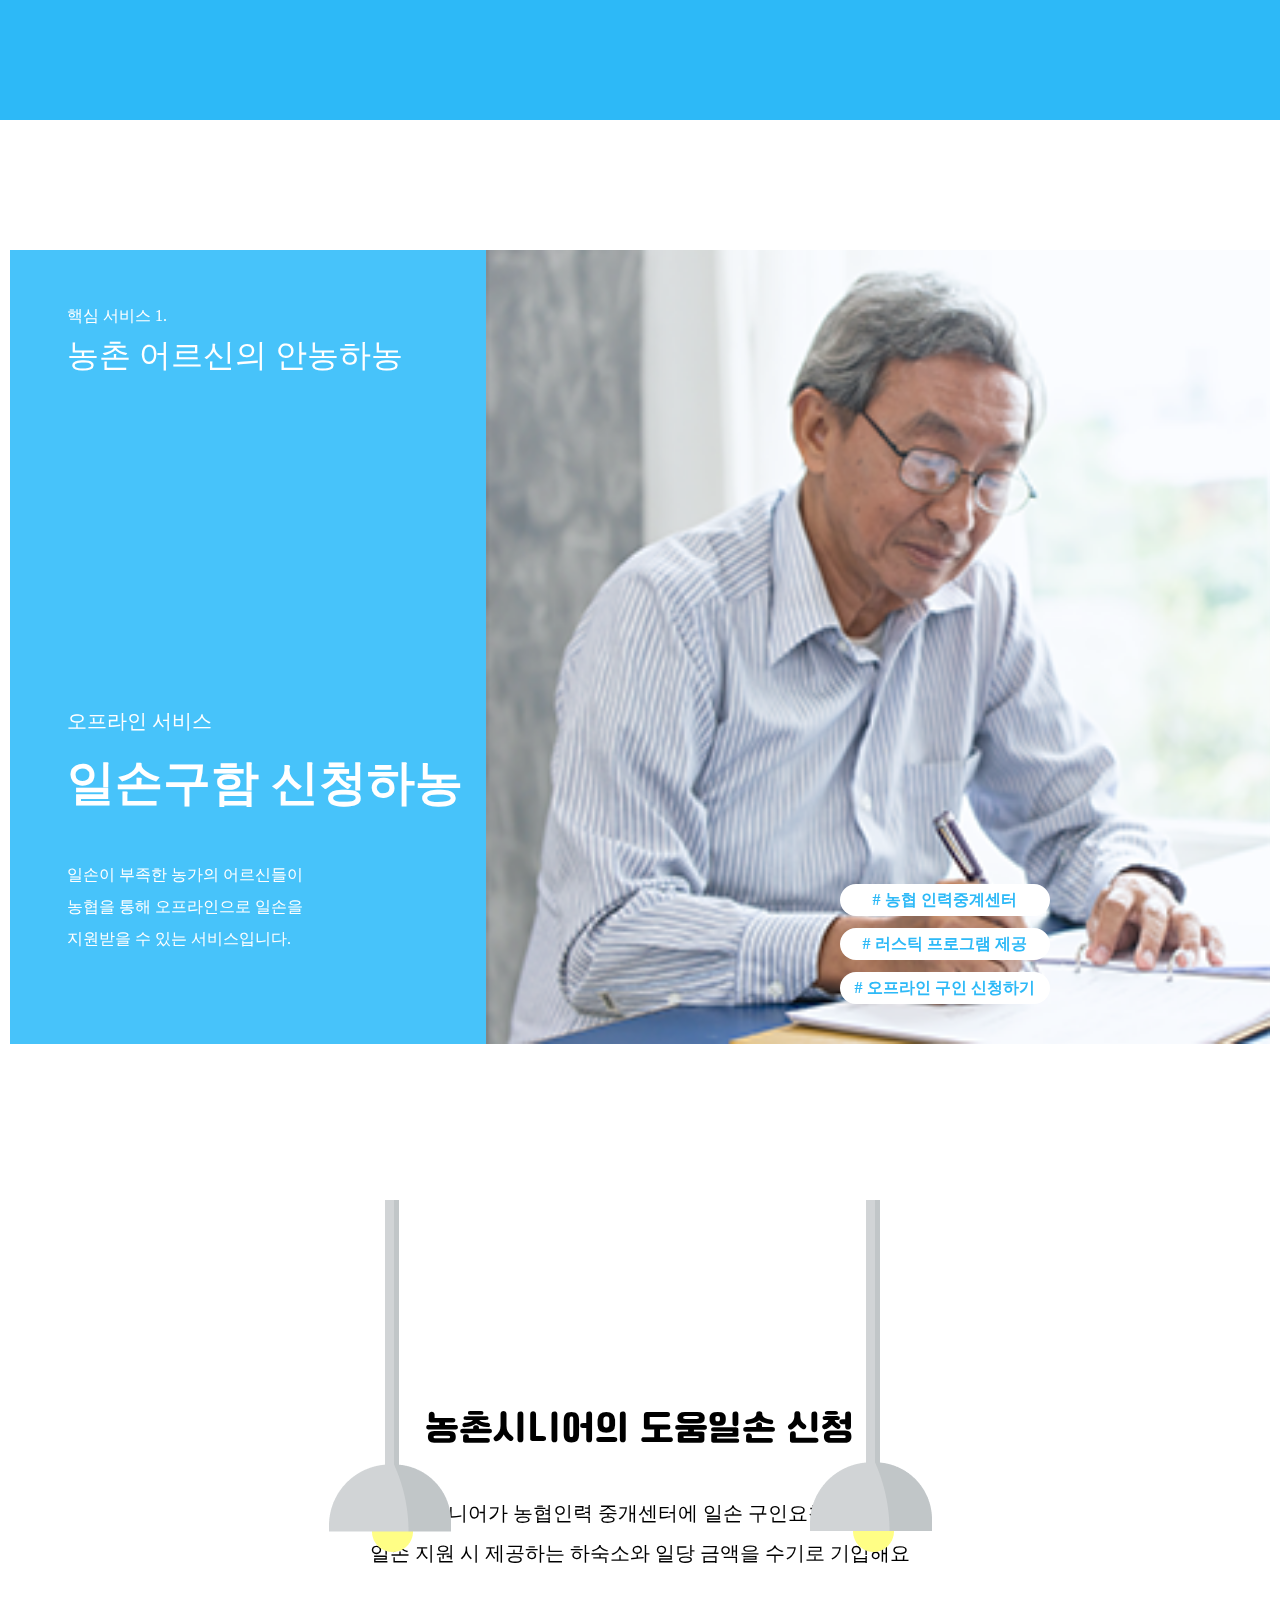
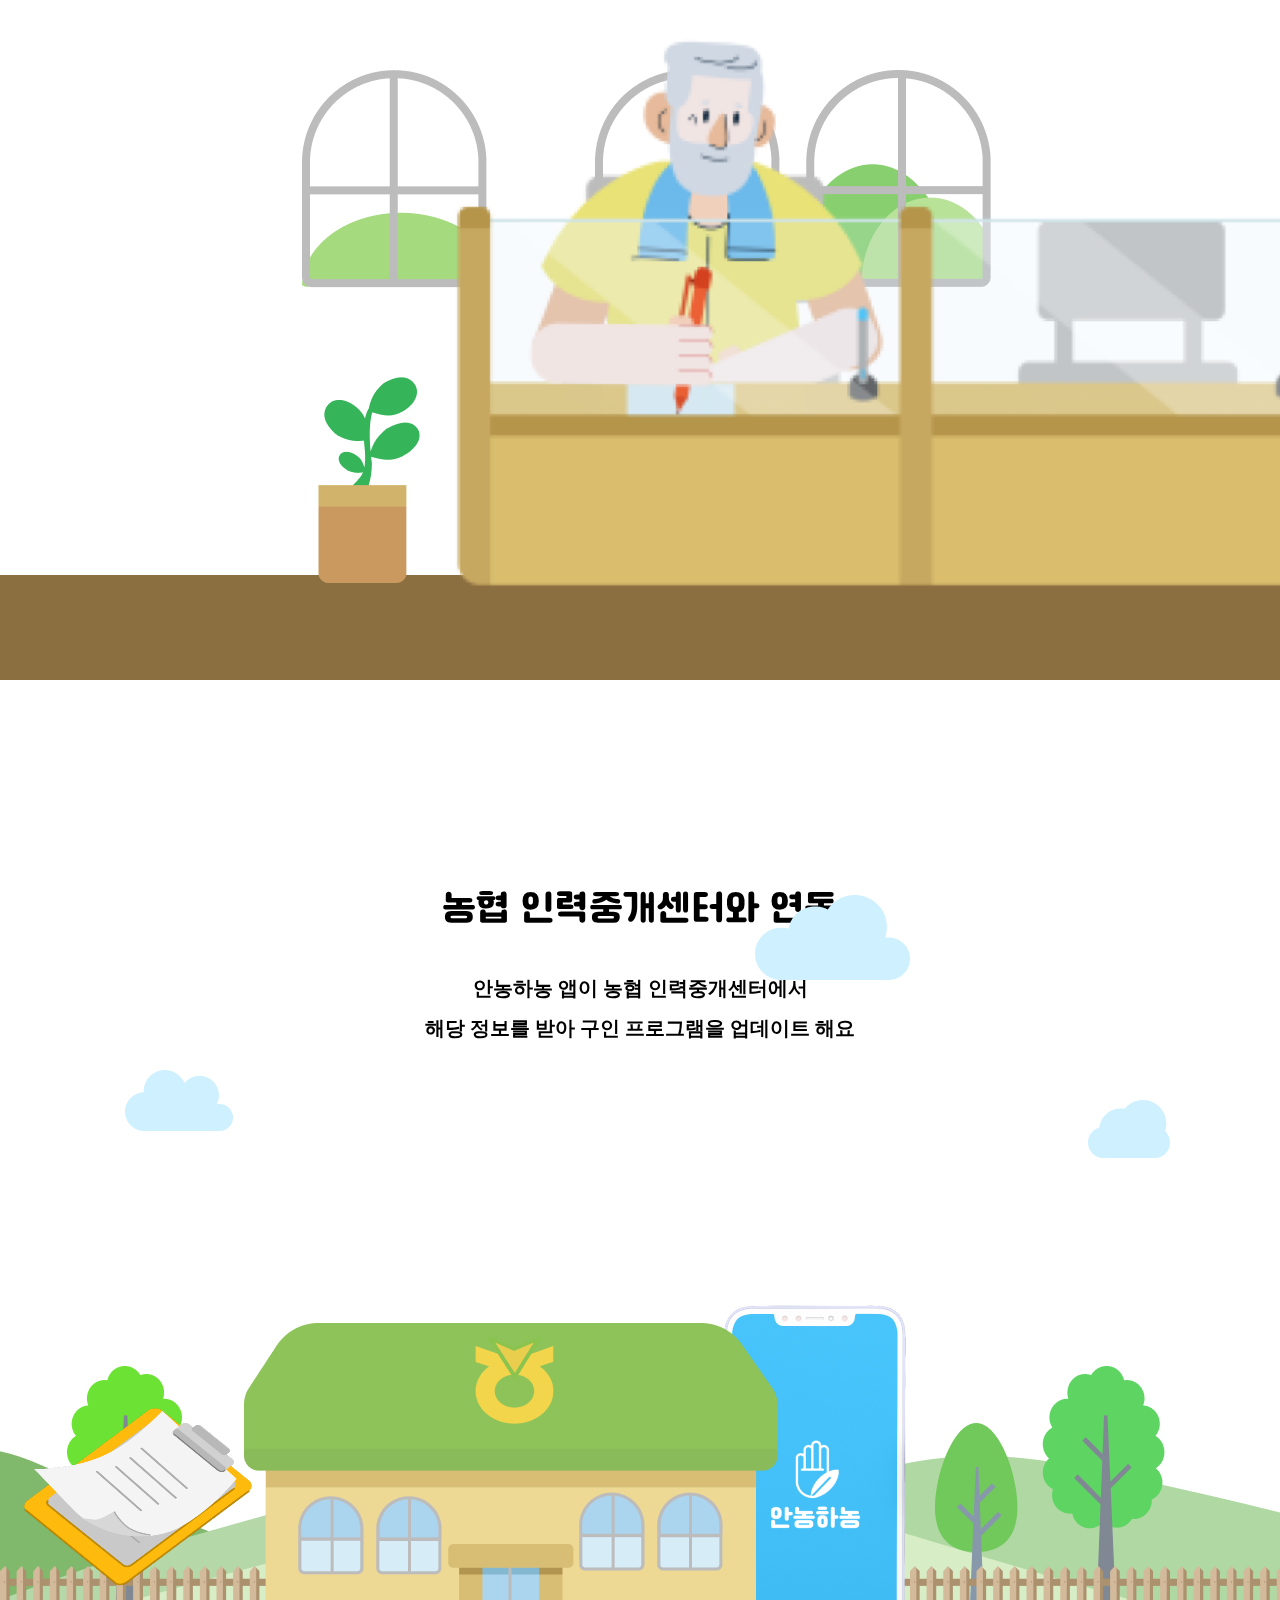
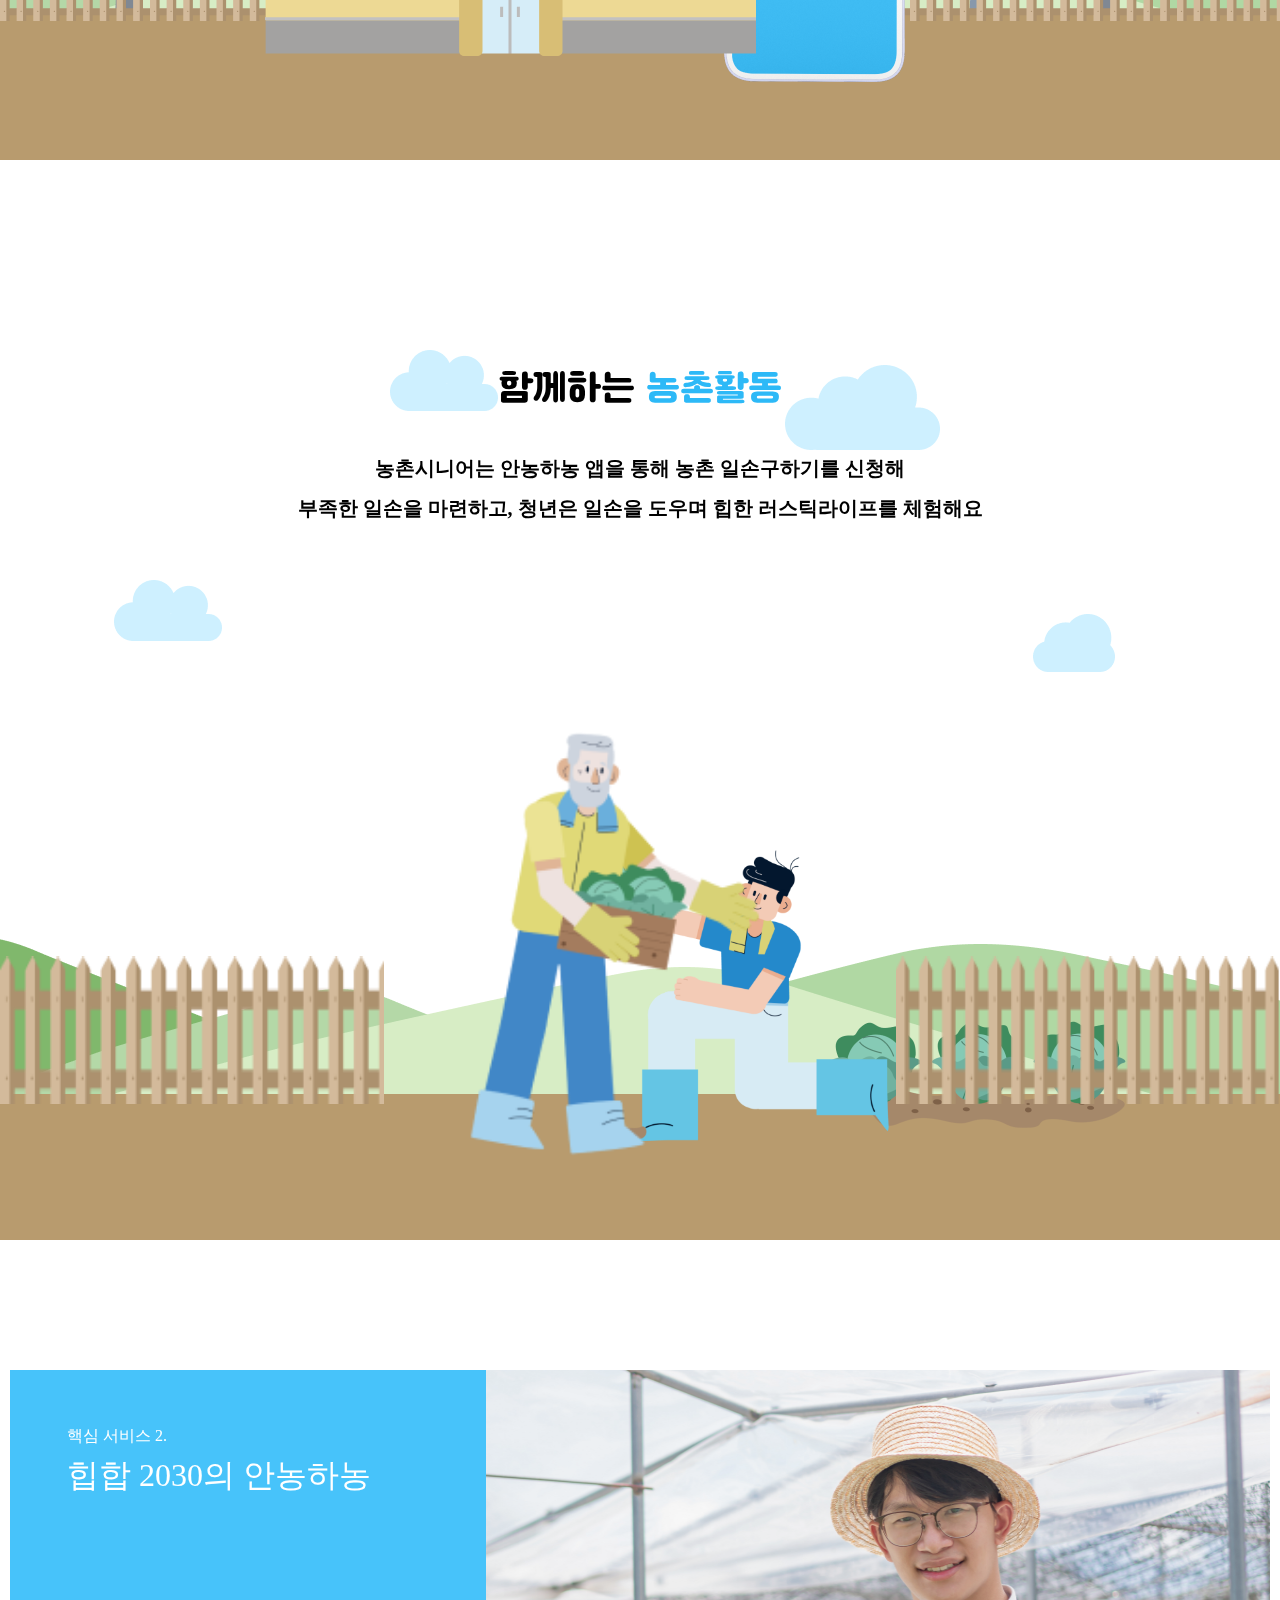
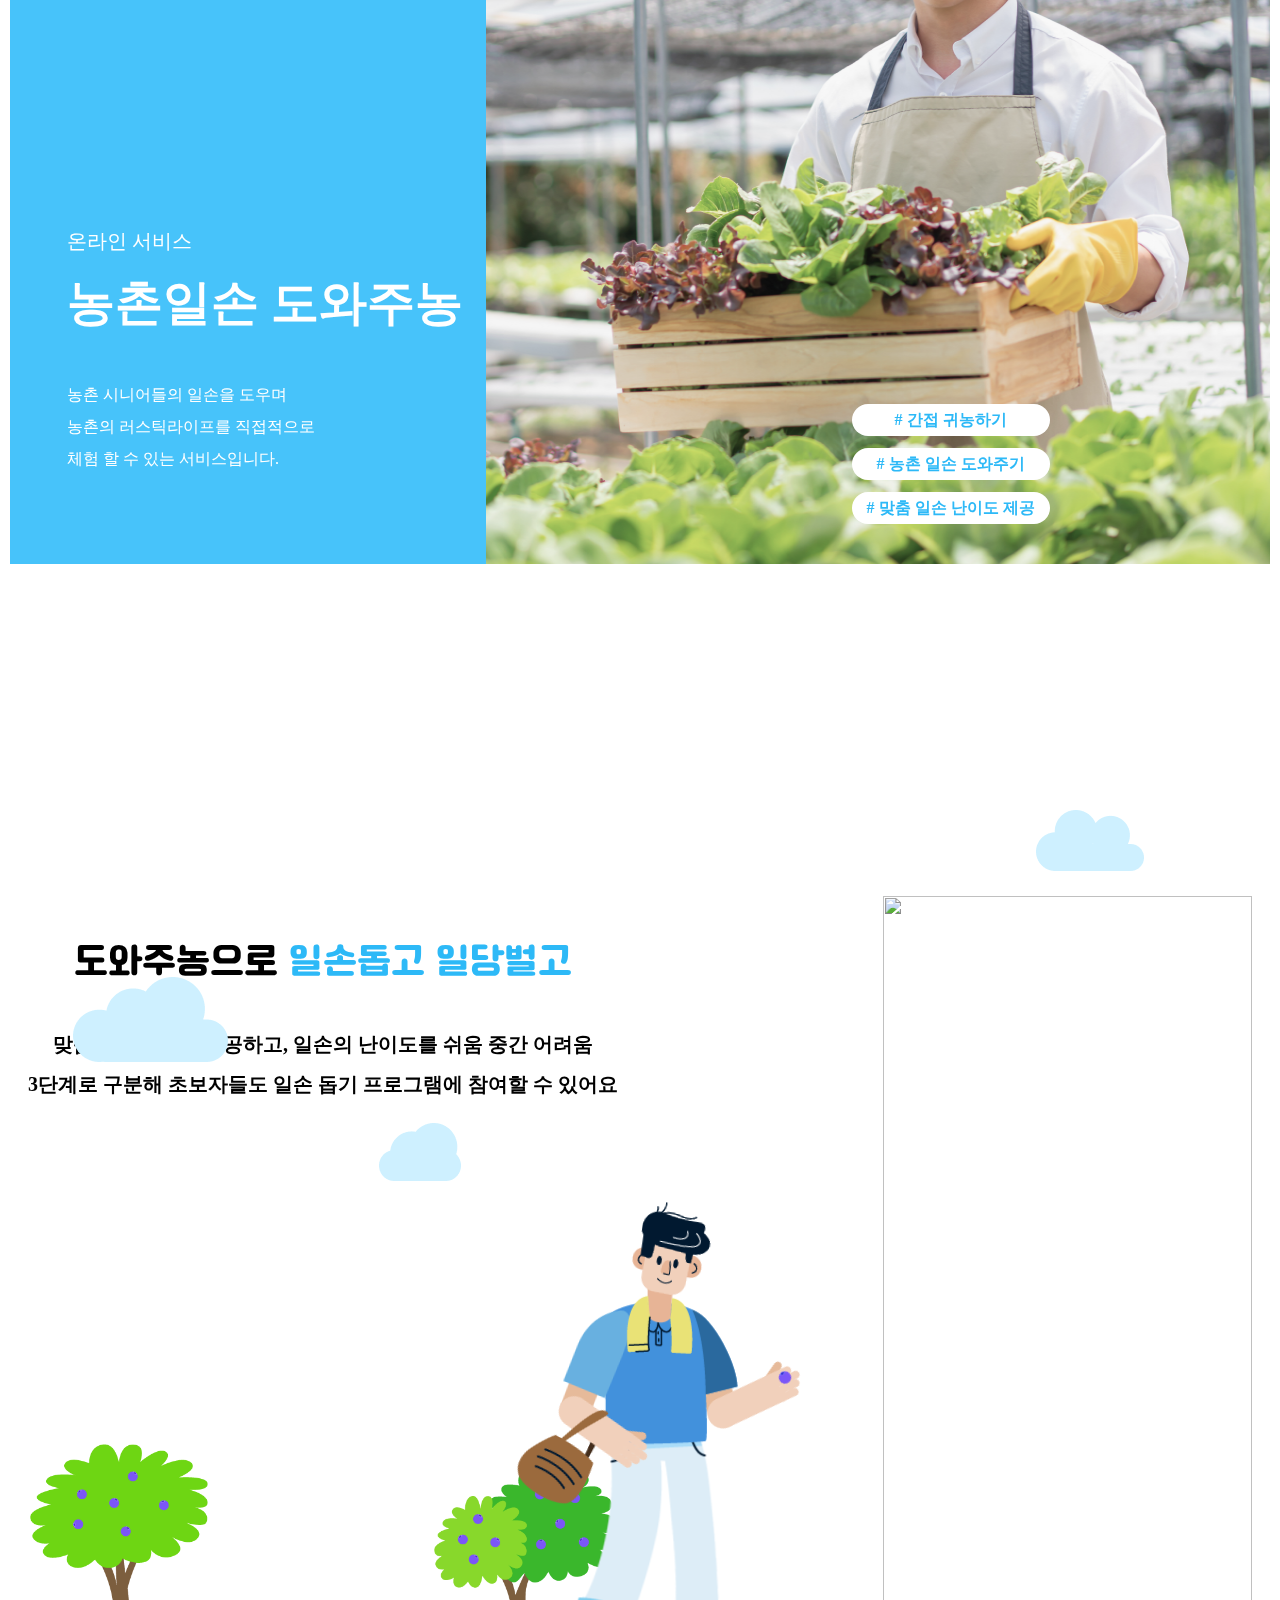
==== commit 55d4b339: "1123" ====
--- a/index.html
+++ b/index.html
@@ -223,12 +223,17 @@
         <section id="sct7" class="section">
             <div id="fixed7">
                 <div id="videoBox">
-                    <!-- <video controls src="./mp4/8_mainVideo.mp4"></video> -->
+                    <video controls src="./mp4/8_mainVideo2.mp4"></video>
                 </div>
             </div>
         </section>
         <section id="sct8" class="section" style="background-image: url(./img/back_12p.png);">
             <div id="mainBox8">
+                <ul class="plusList">
+                    <li><span># 농협 인력중계센터</span></li>
+                    <li><span># 러스틱 프로그램 제공</span></li>
+                    <li><span># 오프라인 구인 신청하기</span></li>
+                </ul>
                 <div class="blueBox8">
                     <div class="textBox8">
                         <p>핵심 서비스 1.</p>
@@ -308,6 +313,11 @@
 
         <section id="sct12" class="section" style="background-image: url(./img/back_12p.png);">
             <div id="mainBox12">
+                <ul class="plusList">
+                    <li><span># 간접 귀농하기</span></li>
+                    <li><span># 농촌 일손 도와주기</span></li>
+                    <li><span># 맞춤 일손 난이도 제공</span></li>
+                </ul>
                 <div class="blueBox12">
                     <div class="textBox12">
                         <p>핵심 서비스 2.</p>
@@ -335,7 +345,7 @@
                         <img src="./img/blueberry.png">
                     </div>
                 </div>
-                <div id="mockUp13"><img src="./img/14MockUp.gif"></div>
+                <div id="mockUp13"><img src="./img/13gif.gif"></div>
                 <div id="boxBundle13">
                     <div id="sagwa13"><img src="./img/13_sagwa.png"></div>
                     <img id="lever13" src="./img/13sct/Group 1191.png">
@@ -374,6 +384,11 @@
 
         <section id="sct16" class="section" style="background-image: url(./img/back_12p.png);">
             <div id="mainBox16">
+                <ul class="plusList">
+                    <li><span># 러스틱 체험</span></li>
+                    <li><span># 러스틱 하숙소</span></li>
+                    <li><span># 힙한 힐링 여행</span></li>
+                </ul>
                 <div class="blueBox16">
                     <div class="textBox16">
                         <p>핵심 서비스 3.</p>
@@ -472,6 +487,26 @@
                     <div id="keyword3"><img src="./img/designKeyword_3.png"></div>
                 </div>
             </div>
+            <div id="page5_21">
+                <h2><span>Icon</span></h2>
+                <ul>
+                    <li></li>
+                    <li></li>
+                    <li></li>
+                    <li></li>
+                </ul>
+                <ul>
+                    <li></li>
+                    <li></li>
+                    <li></li>
+                </ul>
+                <ul>
+                    <li></li>
+                    <li></li>
+                    <li></li>
+                    <li></li>
+                </ul>
+            </div>
             <div  id="page3_21">
                 <h2><span>COLOR</span></h2>
                 <div id="colorBundle21">
@@ -539,15 +574,18 @@
         </section>
 
         <section id="sct23">
-            <img id="background23" src="./img/mockup_10.png">
-            <img src="./img/mockup_10 pattern.png">
+            <div>
+                <img id="background23" src="./img/im1_new.png">
+                <img src="./img/mockup_10 pattern.png">
+            </div>
+           
         </section>
 
         <section id="sct24">
             <img src="./img/22.jpg">
-            <img src="./img/23.png">
-            <img src="./img/24.png">
-            <img src="./img/25.png">
+            <img src="./img/23.jpg">
+            <img src="./img/24.jpg">
+            <img src="./img/25.jpg">
         </section>
 
     <footer>
--- a/css/main1680.css
+++ b/css/main1680.css
@@ -709,7 +709,7 @@
     display: flex;
 }
 #sct7 video {
-    width: 1680px;
+    width: 1920px;
     height: 1080px;
 }
 
@@ -731,6 +731,20 @@
     align-items: center;
     justify-content: center;
     padding-top: 130px;
+    position: relative;
+}
+.plusList{
+    position: absolute;
+    bottom: 3%;
+    right: 18%;
+}
+.plusList li{
+    background-color: white;
+    border-radius: 16.5px;
+    padding: 8px 15px;
+    text-align: center;
+    margin-bottom: 12px;
+    font-weight: bold;
 }
 #sct8 .blueBox8 {
     width: 476px;
@@ -1092,6 +1106,7 @@
     align-items: center;
     justify-content: center;
     padding-top: 130px;
+    position: relative;
 }
 #sct12 .blueBox12 {
     width: 476px;
@@ -1543,6 +1558,7 @@
     align-items: center;
     justify-content: center;
     padding-top: 130px;
+    position: relative;
 }
 #sct16 .blueBox16 {
     width: 476px;
@@ -2026,7 +2042,7 @@
     width: 45px;
     height: 99px;
     top: 641px;
-    right: 389px;
+    right: 370px;
     z-index: -1;
 }
 
@@ -2077,6 +2093,9 @@
 #sct21 {
     overflow: hidden;
 }
+#textBundle21 div:nth-child(1) p:nth-child(2){
+    font-family: 'cafe24';
+}
 #sct21 #page1_21 {
     display: flex;
     justify-content: center;
@@ -2089,7 +2108,6 @@
 #sct21 #page1_21 h2 span {
     font-family: "cafe24";
 }
-#sct21 #page1_21 #textBundle21 {}
 #sct21 #page1_21 .textBox21_1 {
     display: flex;
 }
@@ -2098,6 +2116,9 @@
     font-size: 20px;
     color: #b1b1b1;
     line-height: 200%;
+}
+#sct21 #page1_21 .textBox21_1:nth-child(1){
+    font-family: cafe24;
 }
 #sct21 #page1_21 .textBox21_1 .subTitle strong {
     font-size: 26px;
@@ -2216,17 +2237,22 @@
 #sct21 .partMotion21 {
     position: absolute;
 }
+#page5_21
 
 #sct22 {
     position: relative;
     overflow: hidden;
-    background-color: #f3f3f3;
+    background-color: #f0faff;
+    height: 2300px;
+}
+#sct22 #mockUpBundle22{
+    position: relative;
     height: 2300px;
 }
 #sct22 img {
     transform: scale(80%);
     position: absolute;
-    box-shadow: 0 0 20px 0 rgba(0, 0, 0, 0.35);
+    box-shadow: 7px 11px 10px 0 rgb(0 0 0 / 35%);
     border-radius: 40px;
 }
 #sct22 #mockUp22_1 {
@@ -2269,15 +2295,24 @@
 #sct23 {
     height: 1265px;
     position: relative;
-    overflow: hidden;
+    /* overflow: hidden; */
+}
+#sct23 div{
+    position: absolute;
+    top: 820px;
+    left: 400px;
+
 }
 #sct23 #background23 {
-    height: 1265px;
-    width: 1920px;
+    bottom: 1px;
+    left: 1px;
+    position: absolute;
+    width: 1117px;
+    height: 1024px;
 }
 #sct23 img:nth-child(2) {
     position: absolute;
-    left: 300px;
+    left: -70px;
     bottom: 371px;
     z-index: 2;
 }
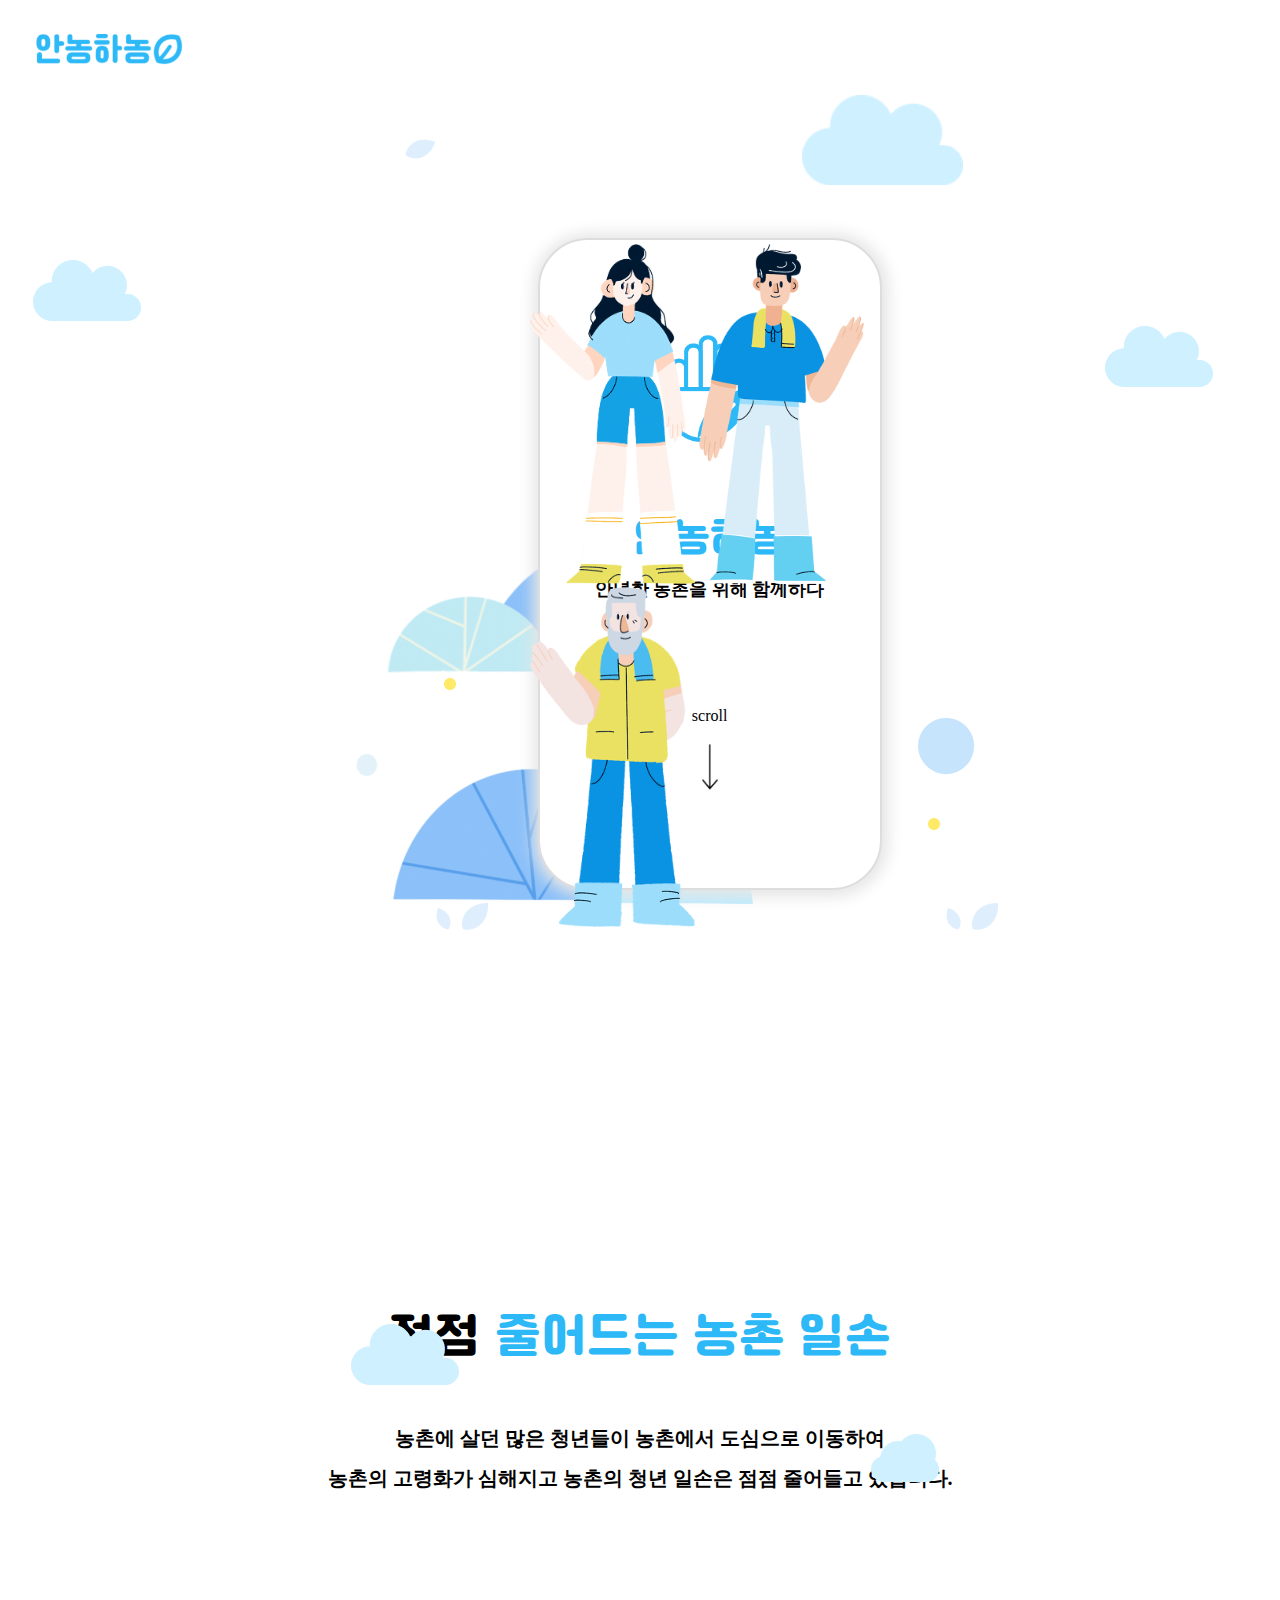
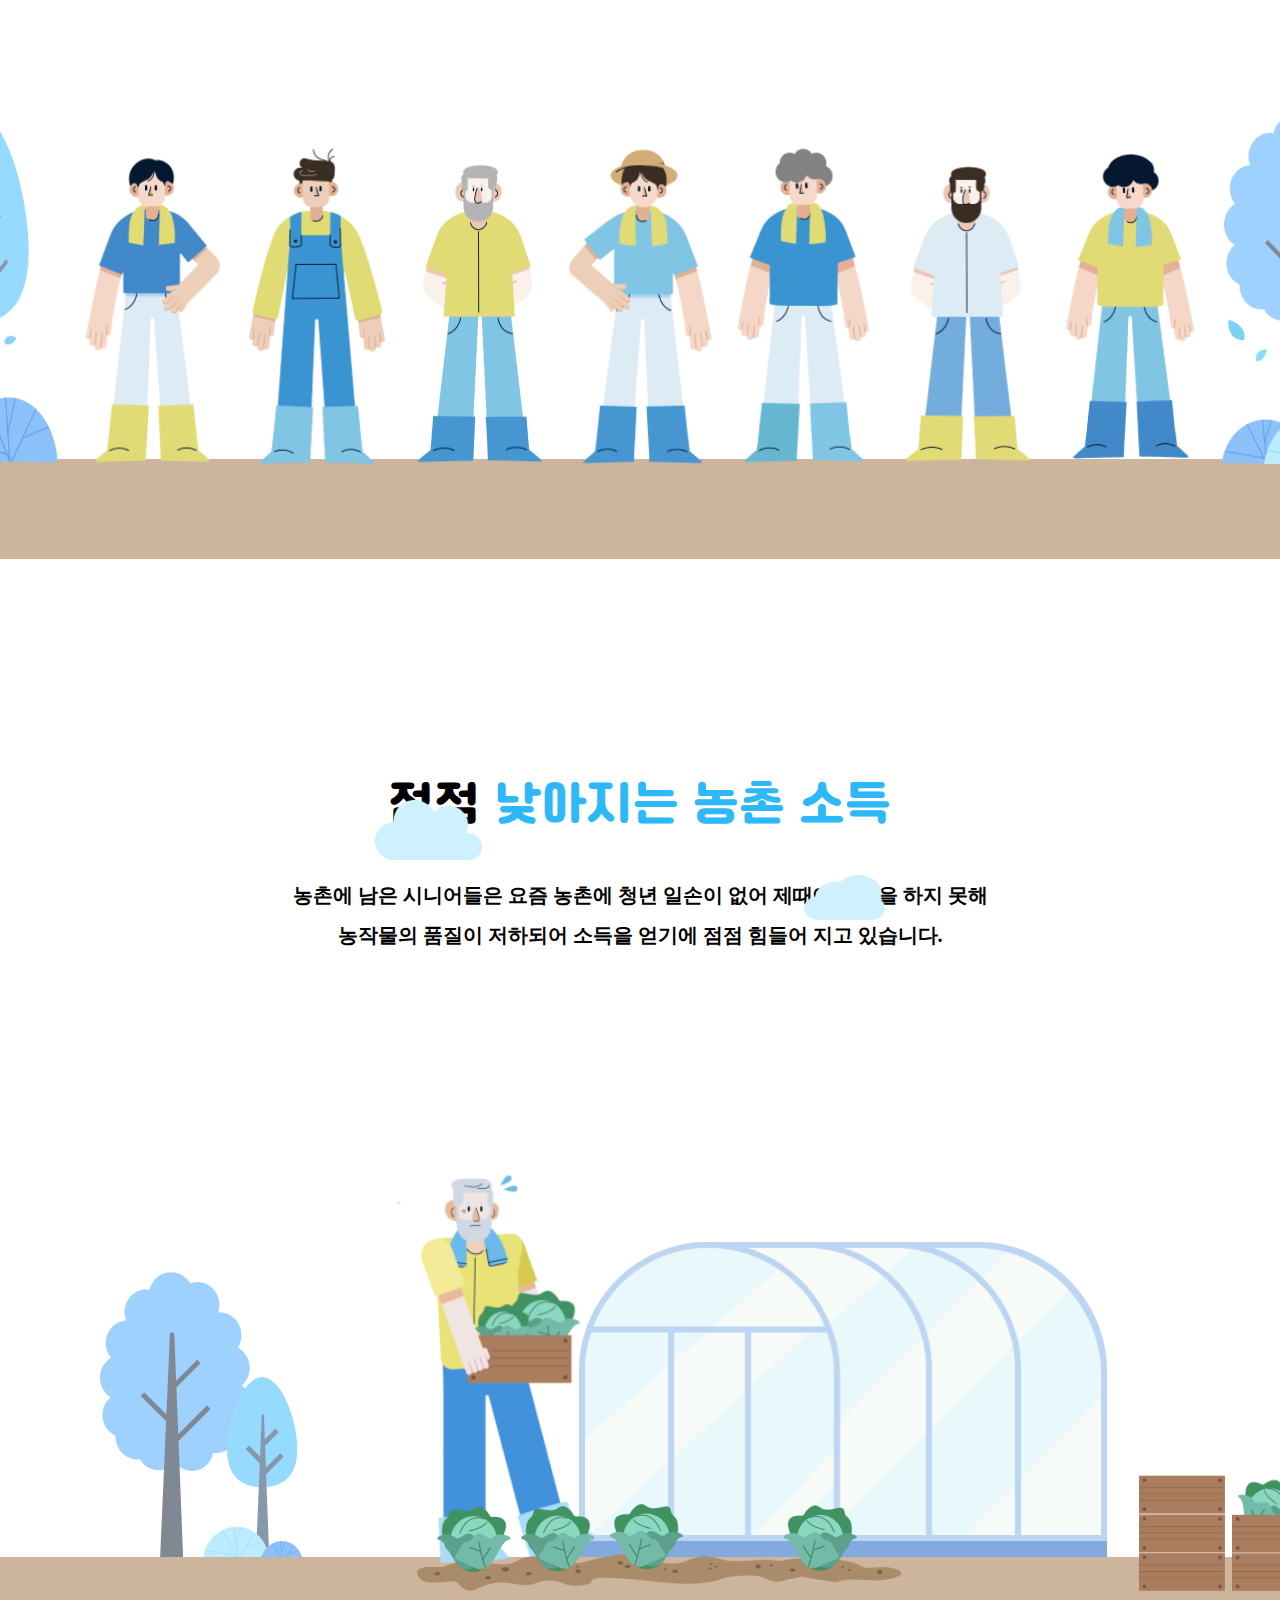
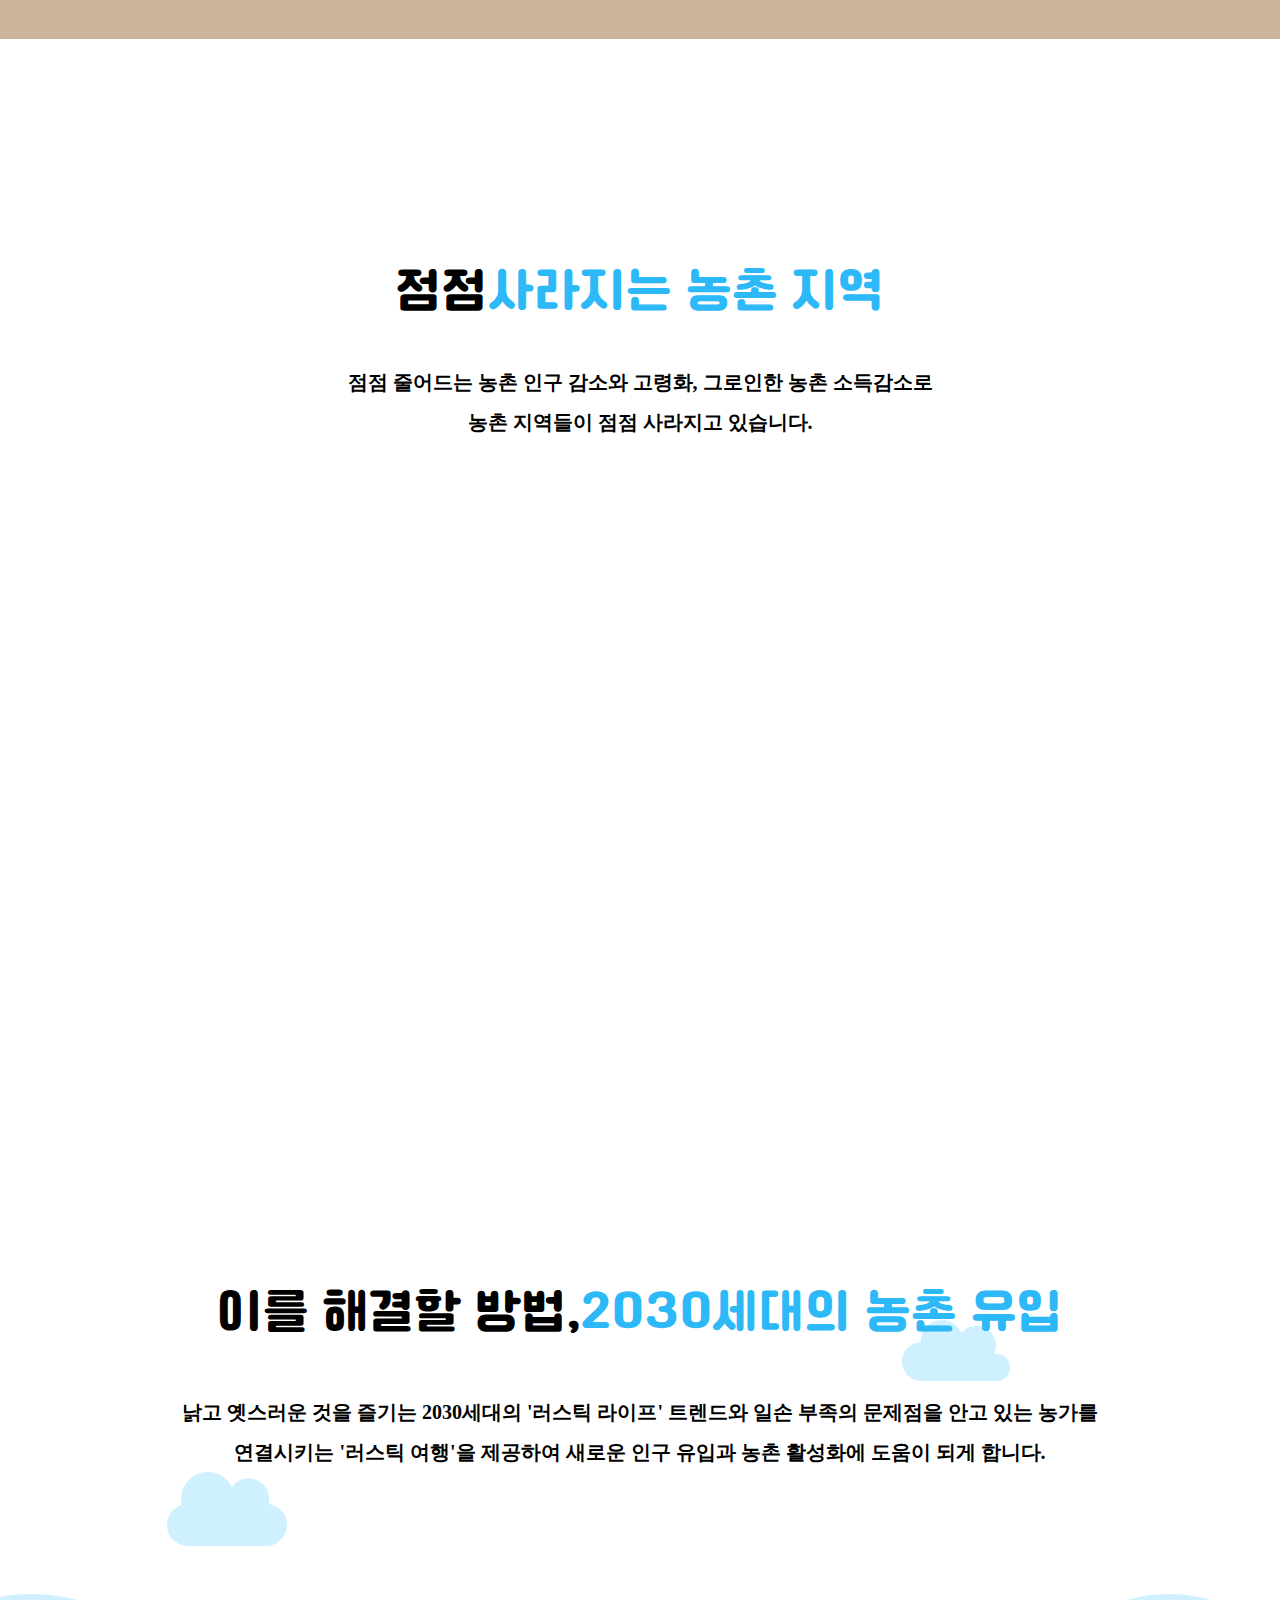
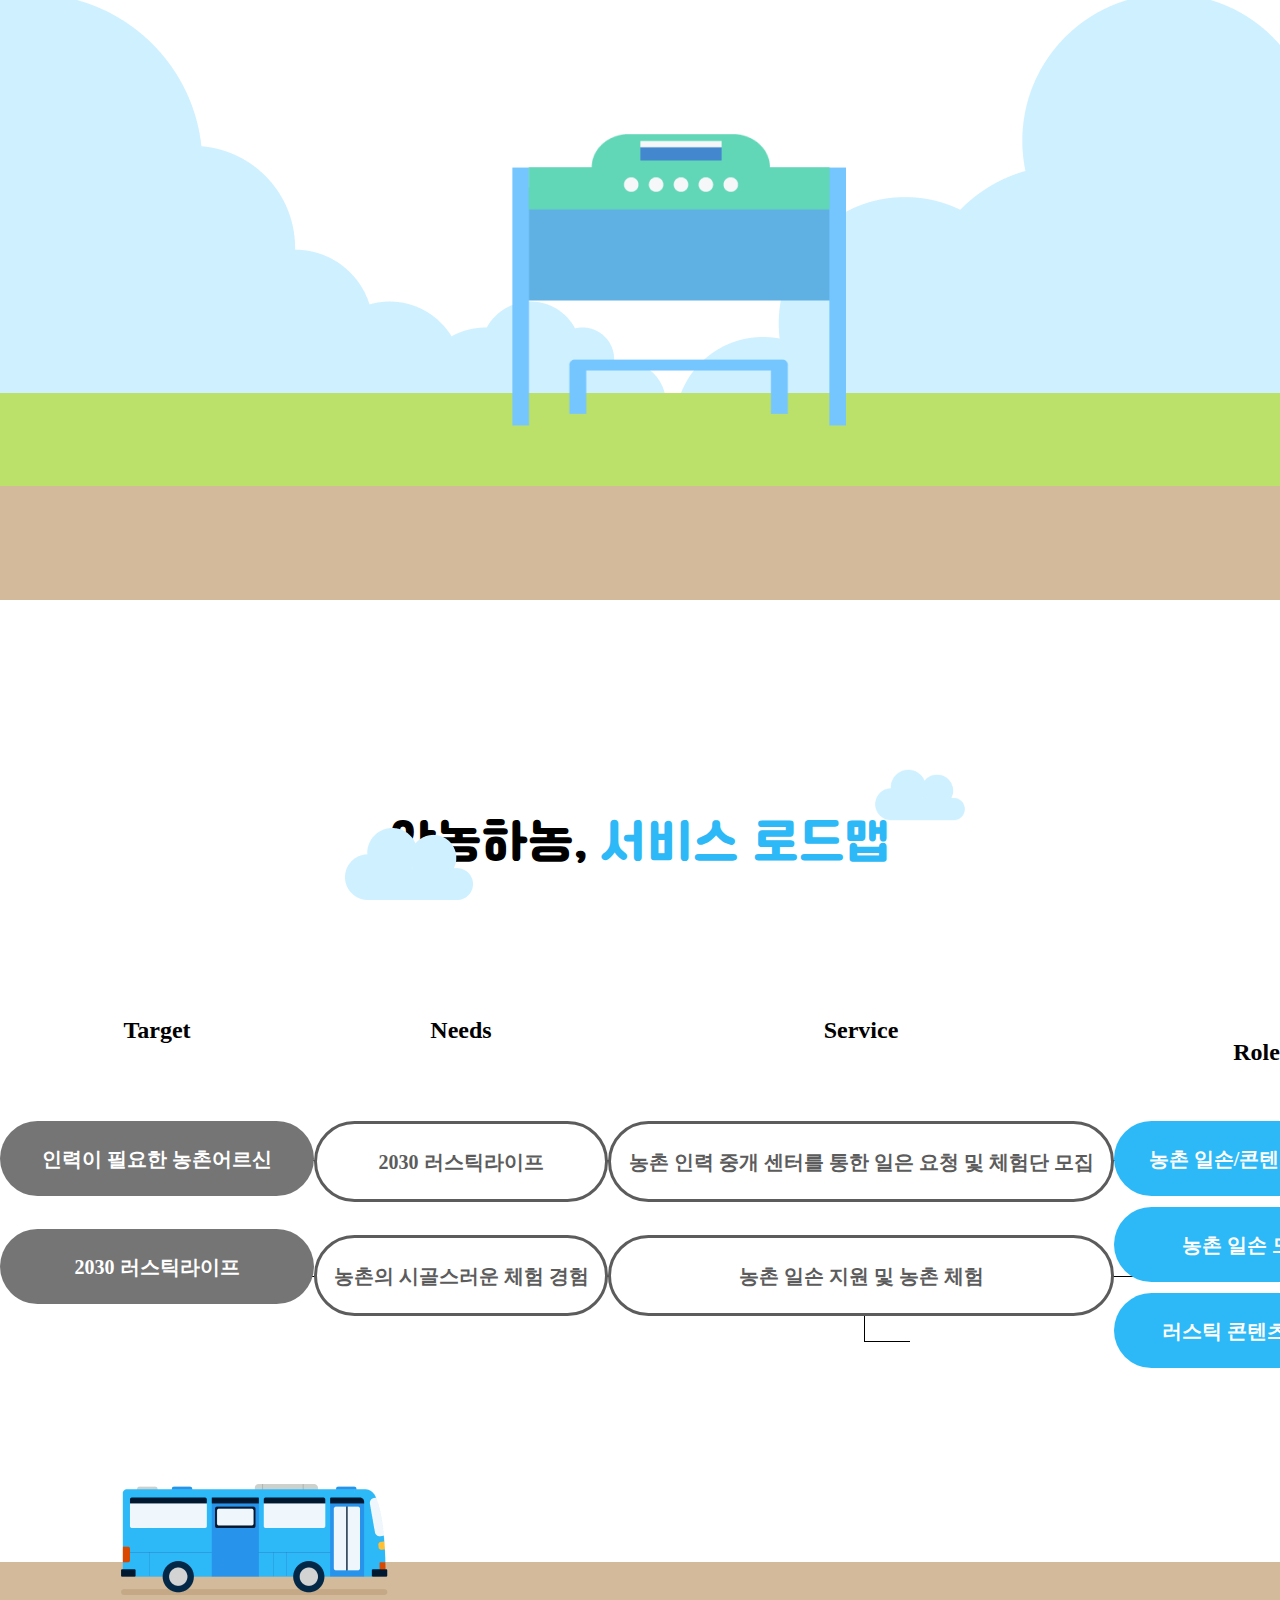
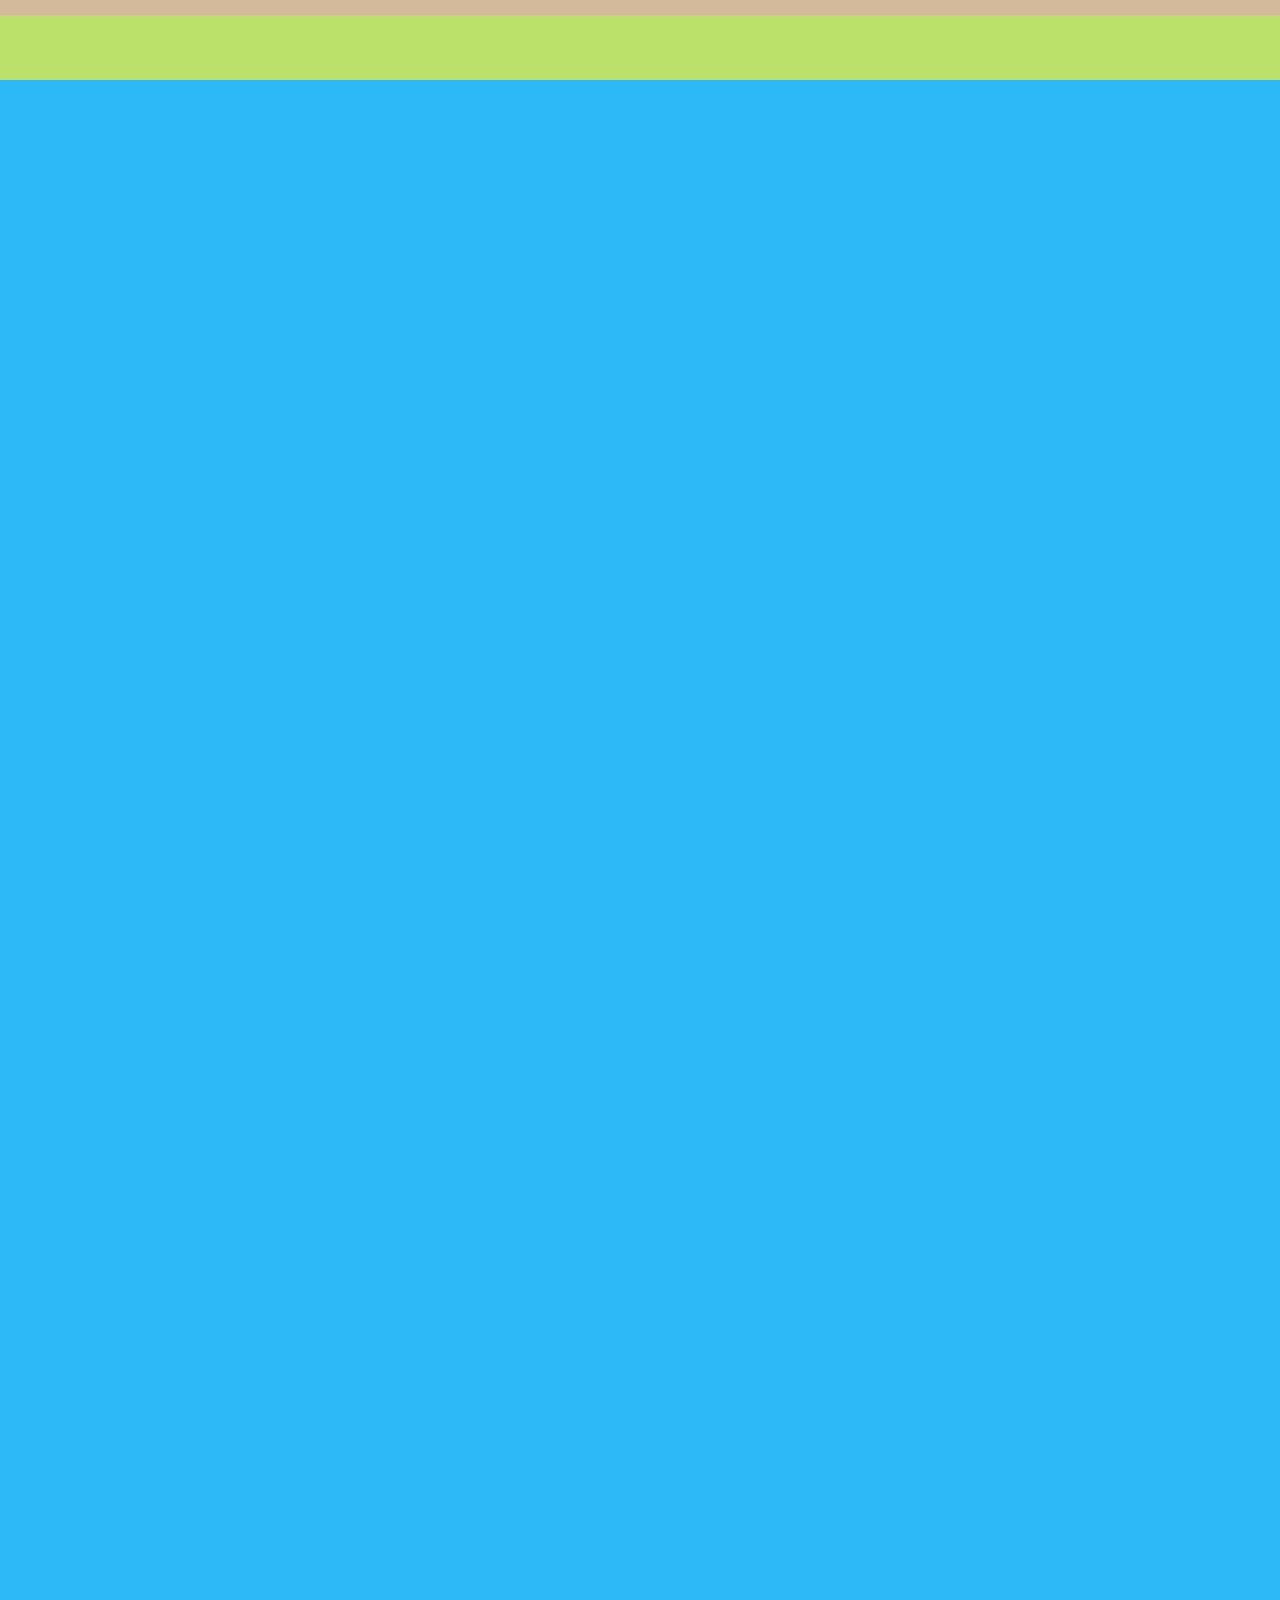
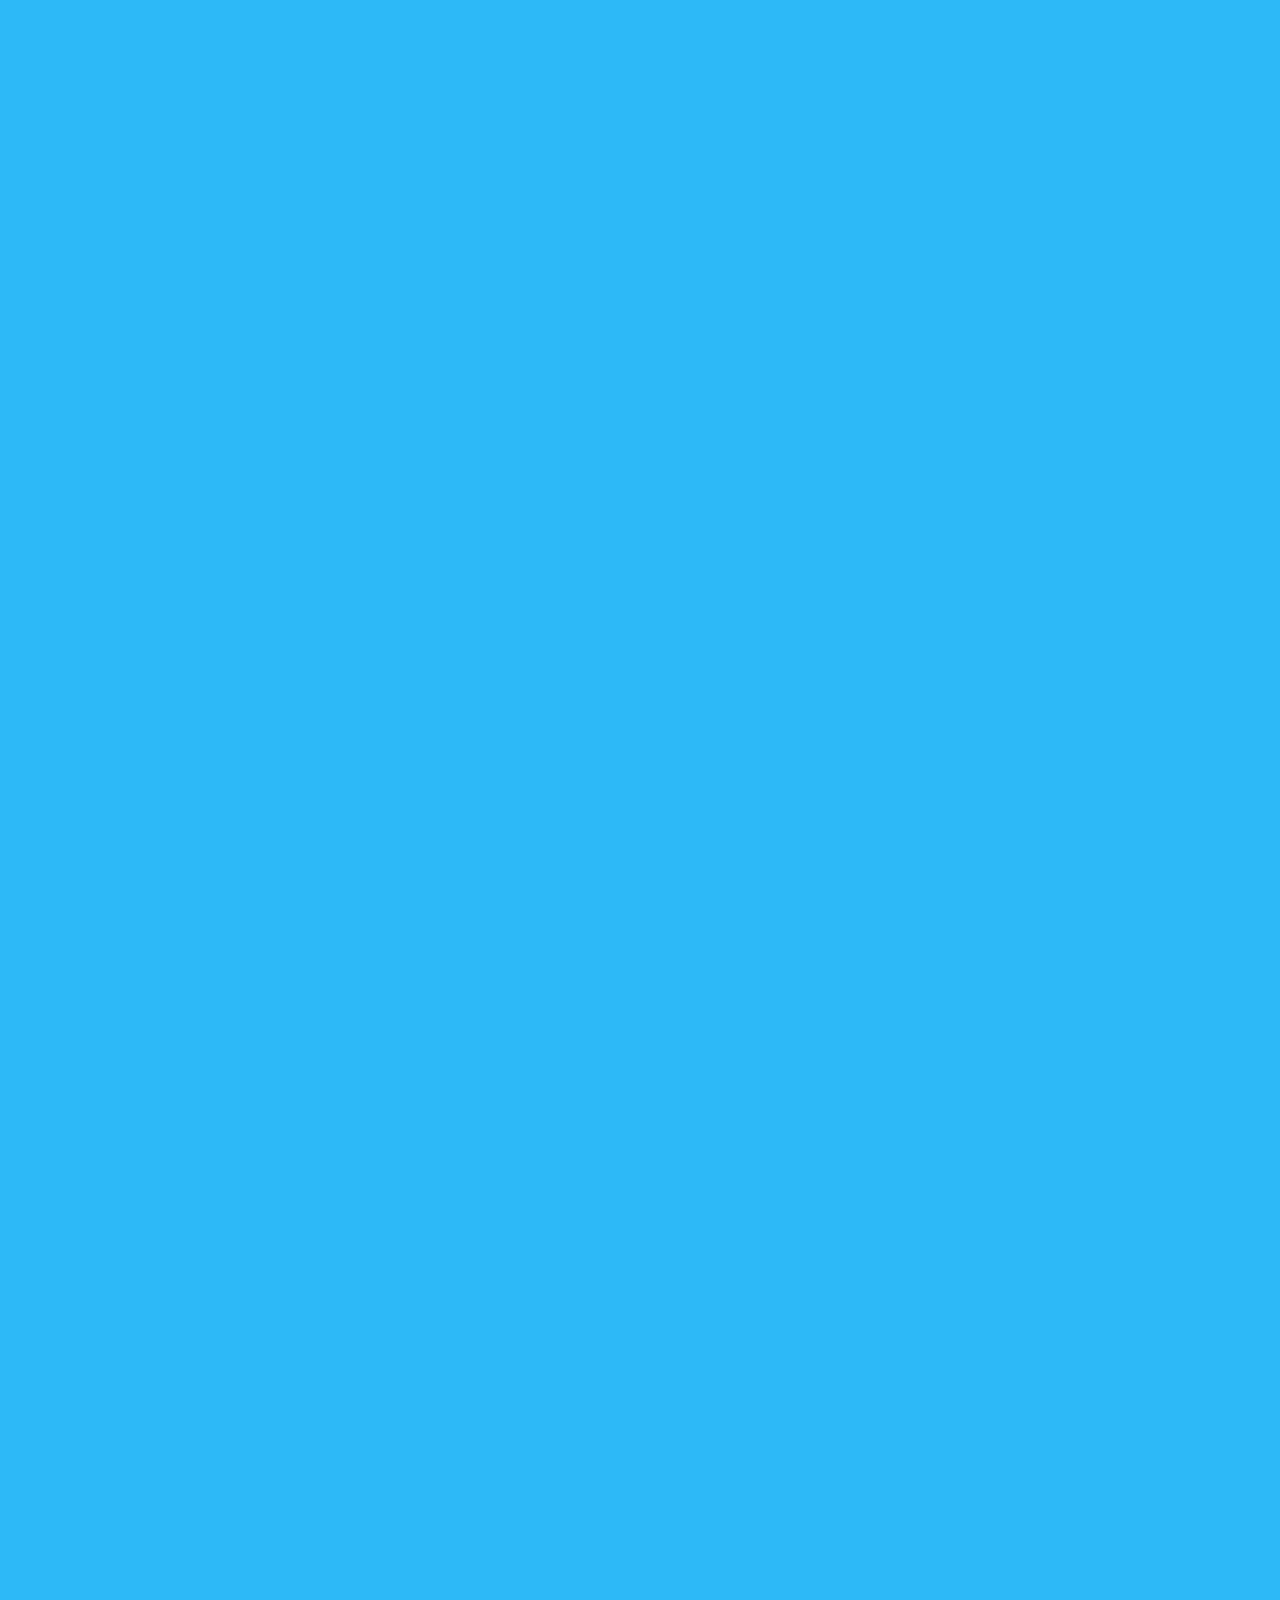
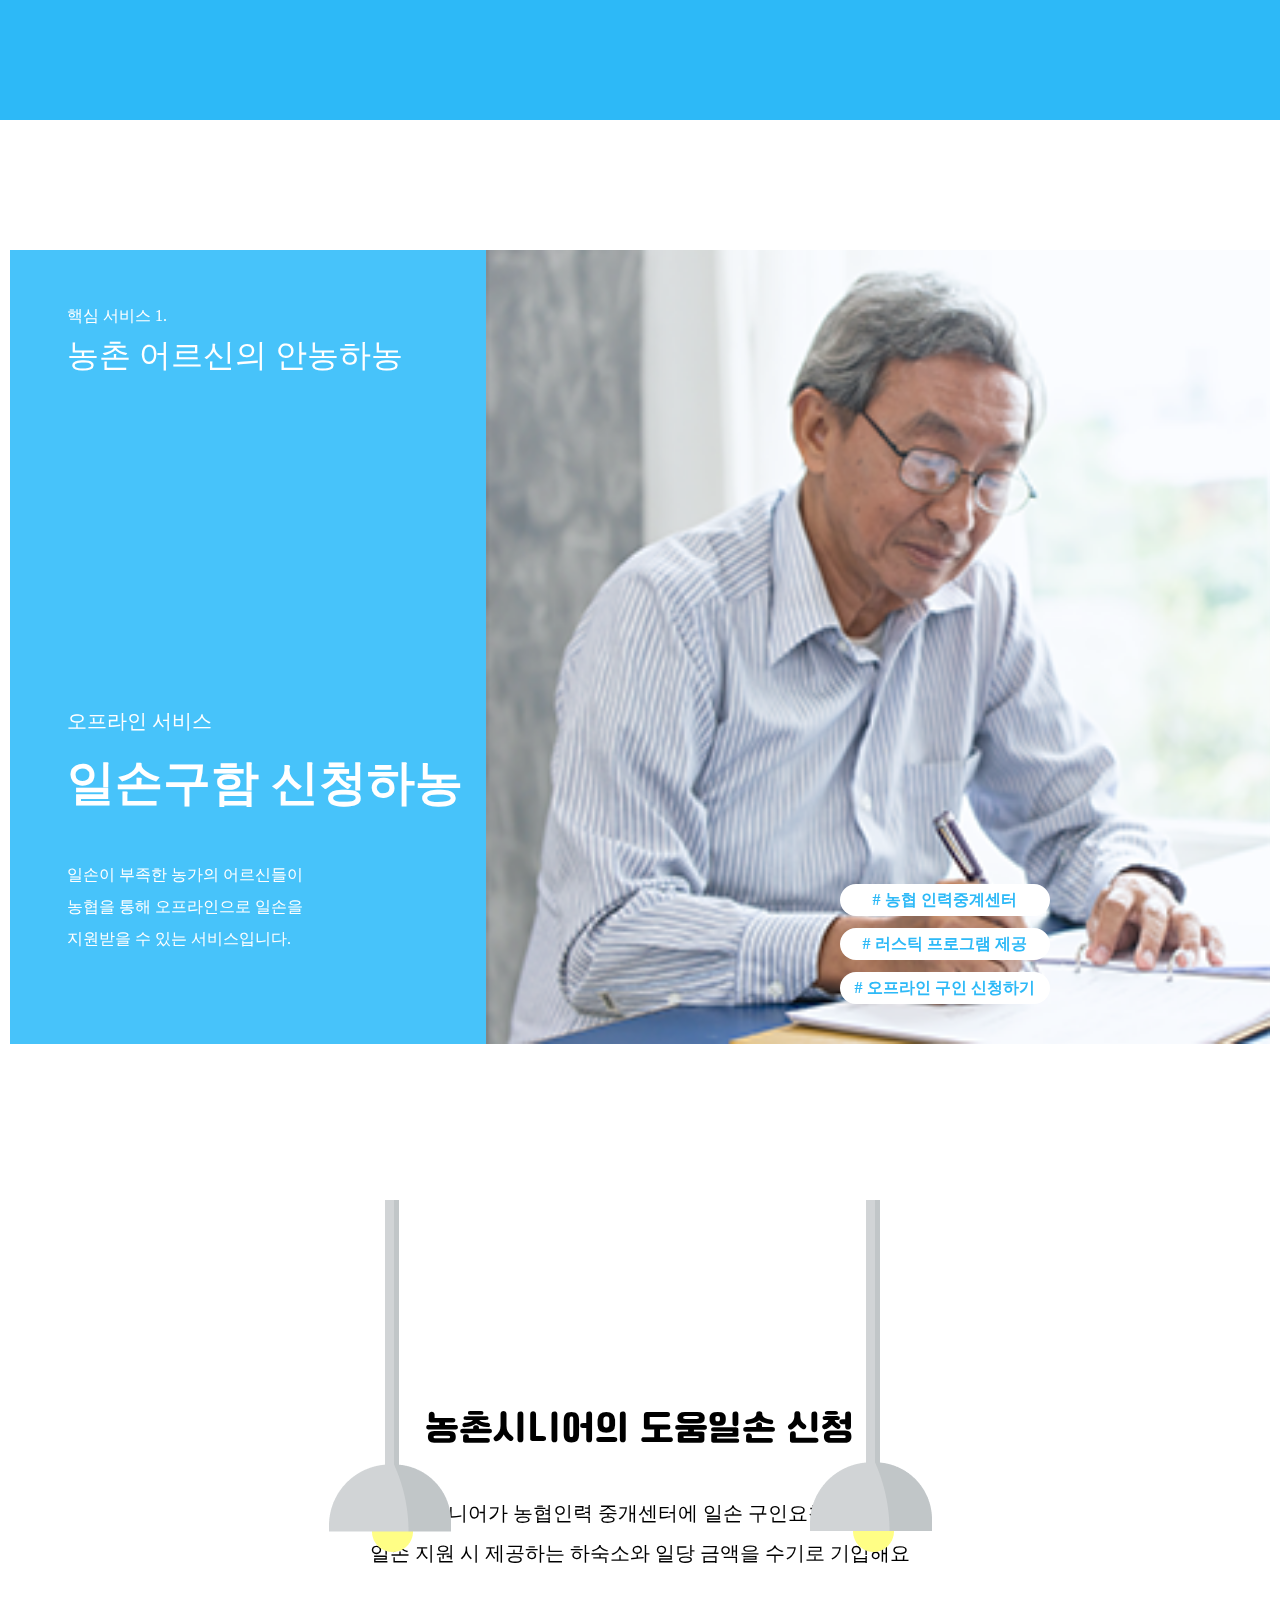
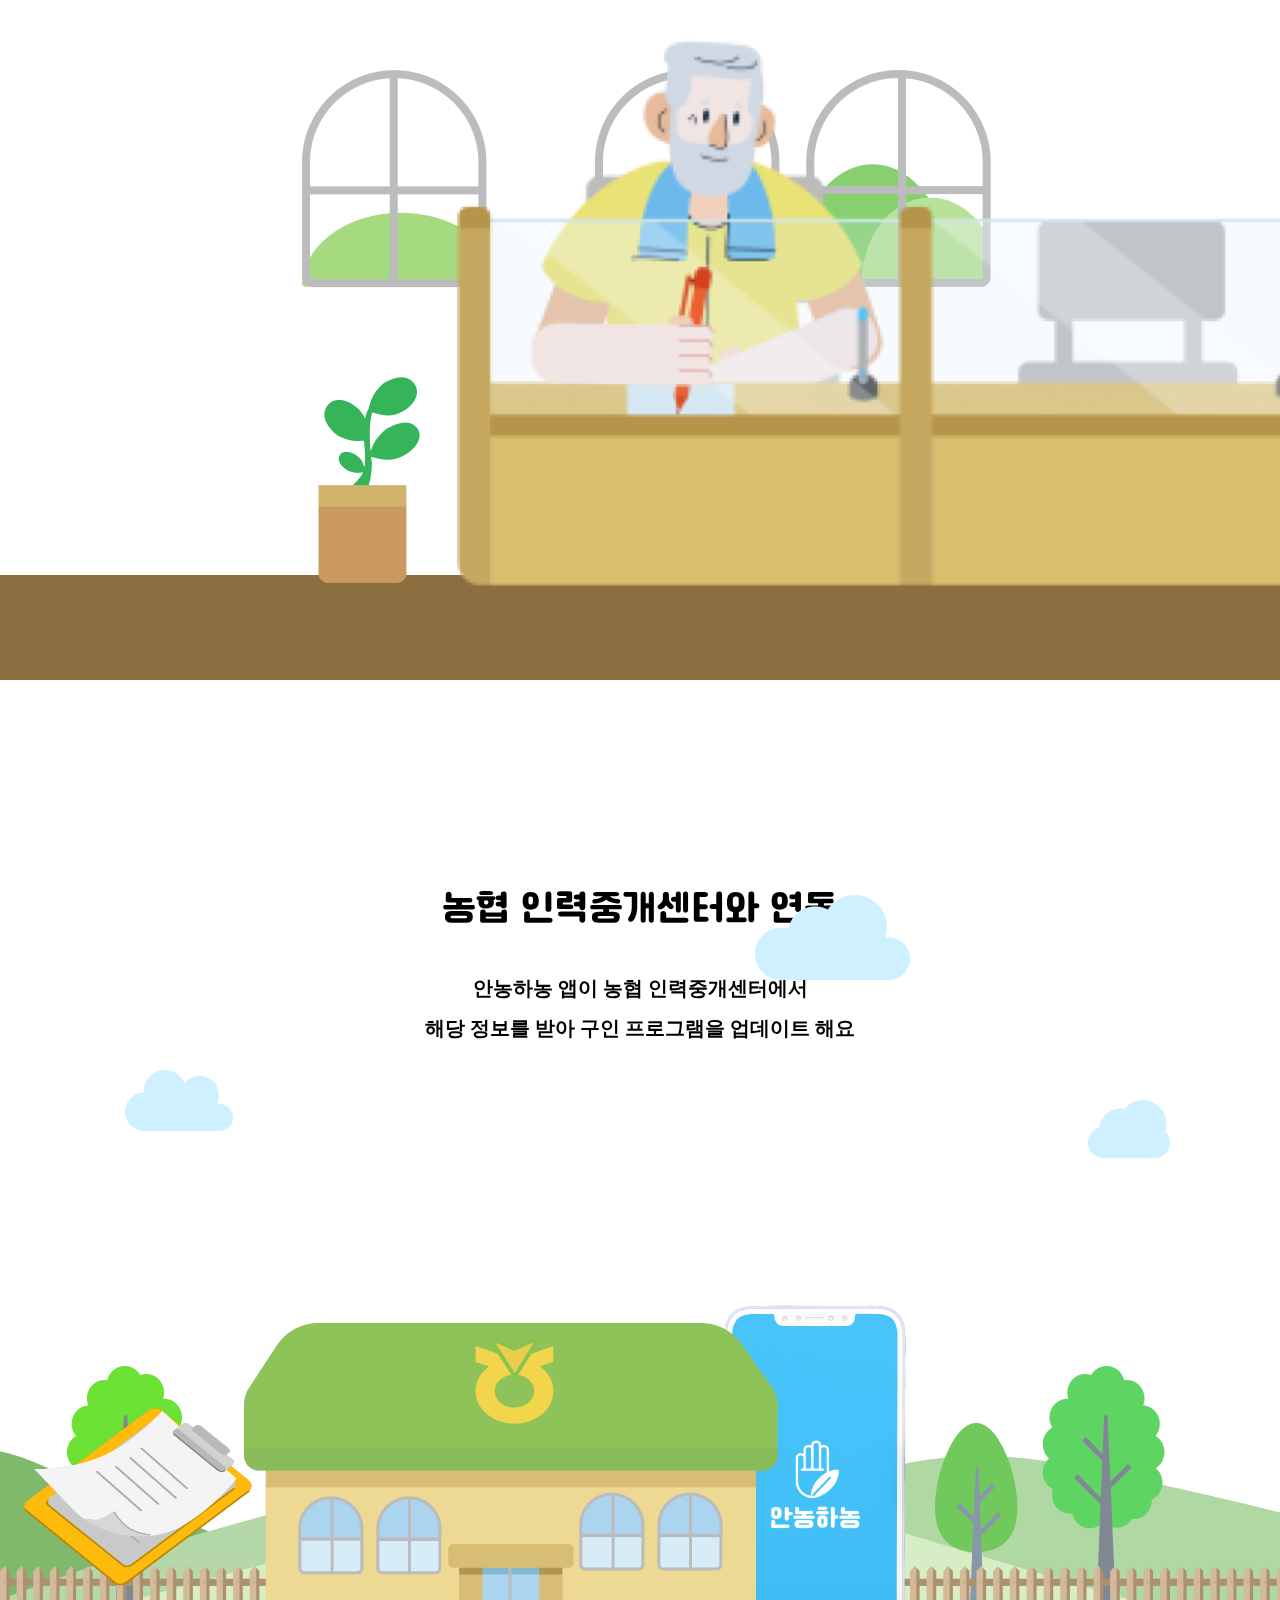
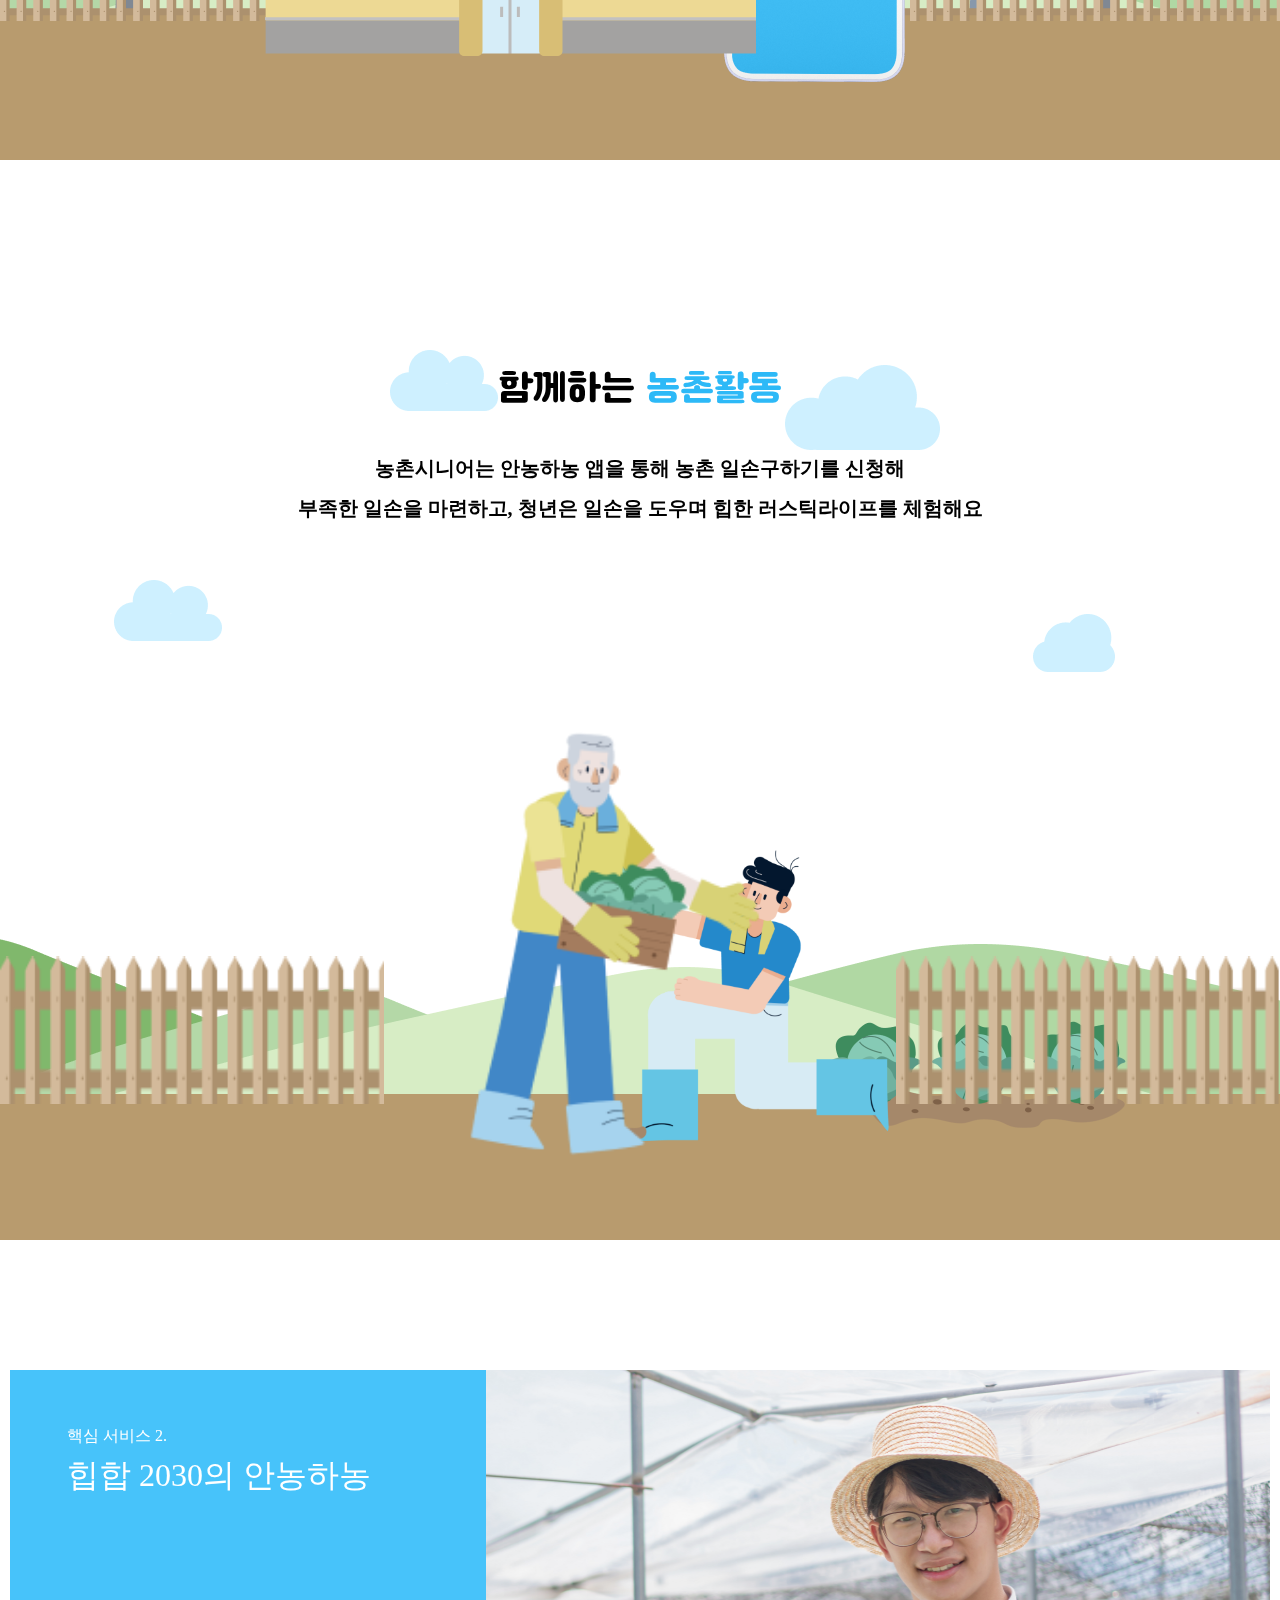
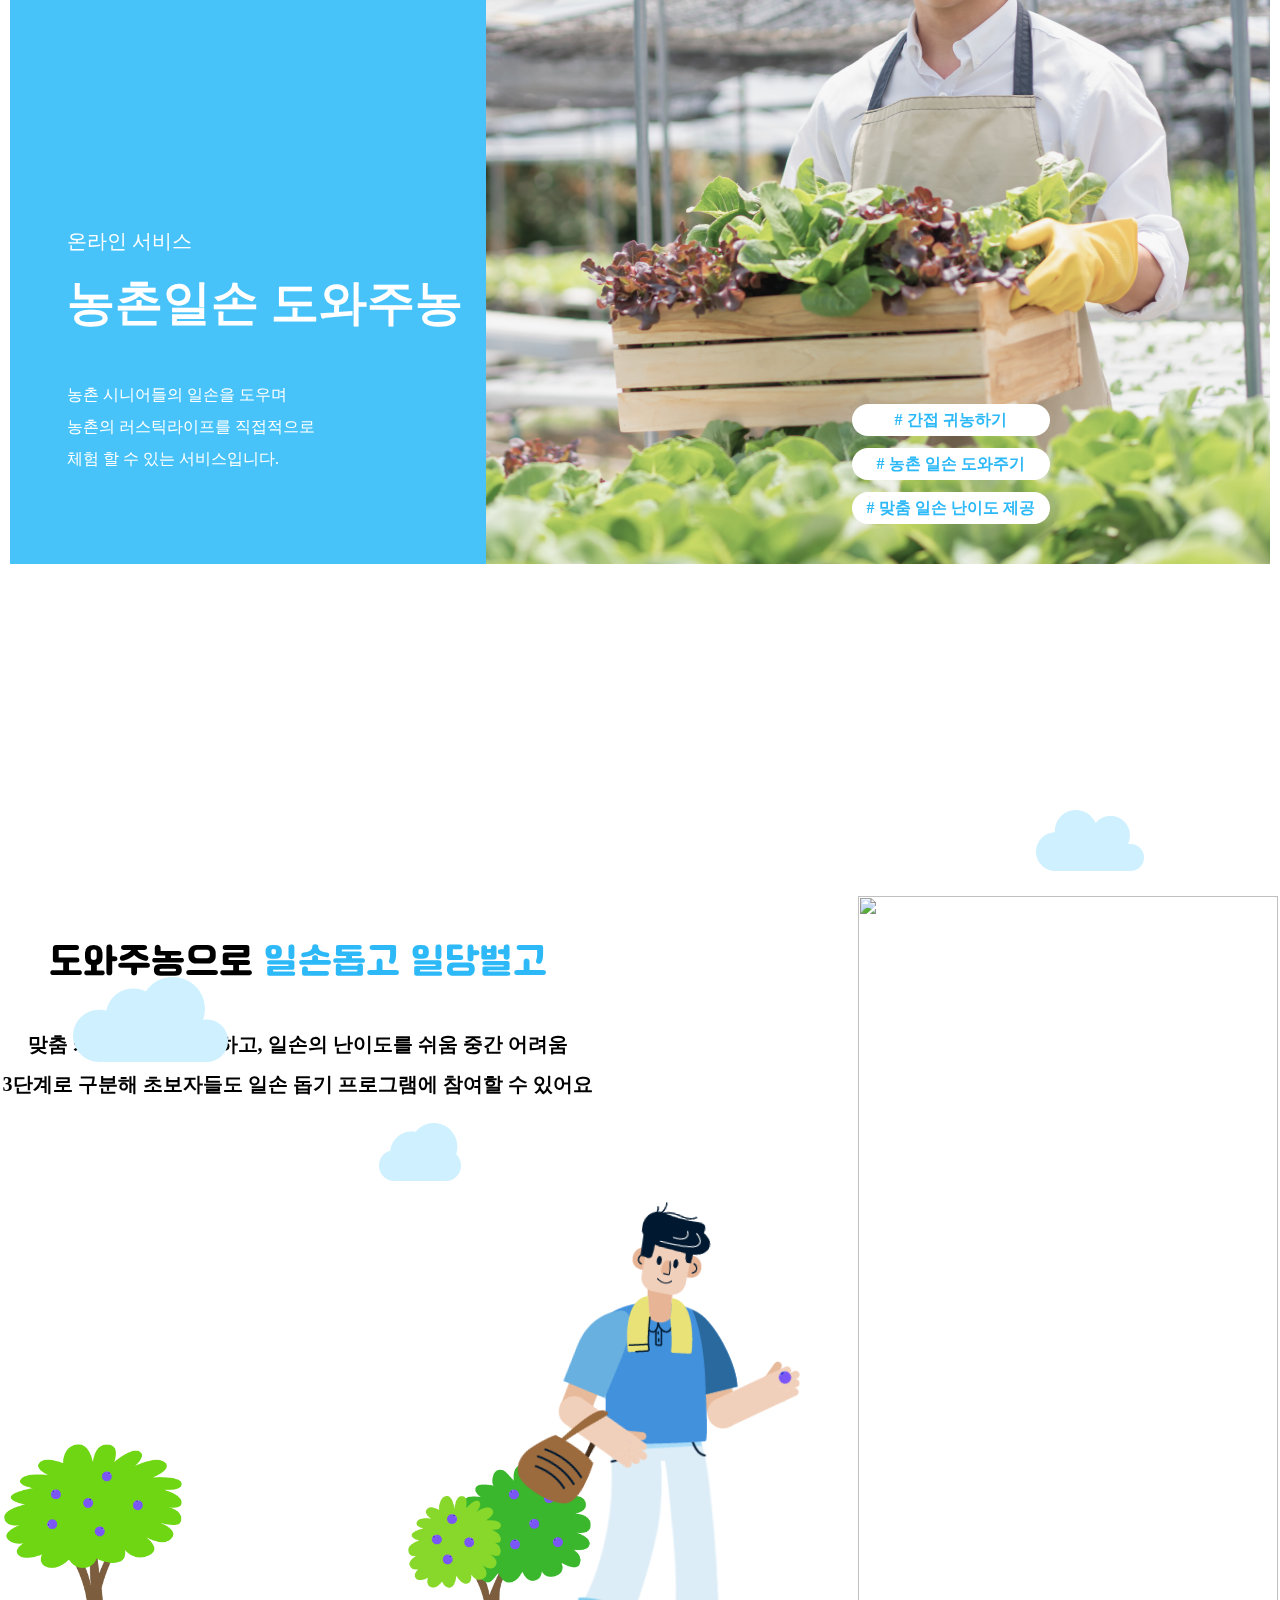
==== commit d9f84b7a: "1124" ====
--- a/index.html
+++ b/index.html
@@ -163,7 +163,7 @@
             <div class="line19_2"></div>
             <div class="forkline19"></div>
             <div>
-                <h2>안농하농,<span>서비스 로드맵</span></h2>
+                <h2>안농하농, <span>서비스 로드맵</span></h2>
                 <div id="colorBoxBundle19">
                     <div id="grayBox19">
                         <h3>Target</h3>
@@ -432,7 +432,7 @@
             <img class="cloud17" style="left: 657px; top: 116px;" src="./img/10_cloud_2.png">
             <img class="cloud17" style="right: 115px; top: 245px;" src="./img/10_cloud_1.png">
             <div id="mainBox17">
-                <div><img style="width: 384px; height:762px;;" src="./img/18_19.gif"></div>
+                <div><img style="width: 420px; height:762px;;" src="./img/18_19.gif"></div>
                 <div id="textBox17">
                     <h2>놀러가농의 <span>러스틱라이프 패키지</span></h2>
                     <p>청년들은 놀러가농의 러스틱 패키지 프로그램으로 하숙소를 통해 힐링 여행, 러스틱 체험<br>농촌 일손 돕기,한달살기 등 다양한 러스틱라이프를 체험할 수 있어요</p>
@@ -489,23 +489,26 @@
             </div>
             <div id="page5_21">
                 <h2><span>Icon</span></h2>
-                <ul>
-                    <li></li>
-                    <li></li>
-                    <li></li>
-                    <li></li>
-                </ul>
-                <ul>
-                    <li></li>
-                    <li></li>
-                    <li></li>
-                </ul>
-                <ul>
-                    <li></li>
-                    <li></li>
-                    <li></li>
-                    <li></li>
-                </ul>
+                <div>
+                    <ul>
+                        <li><img src="./img/icon/Group 1256.png"></li>
+                        <li><img src="./img/icon/Group 1255.png"></li>
+                        <li><img src="./img/icon/Group 1253.png"></li>
+                        <li><img src="./img/icon/Group 1254.png"></li>
+                    </ul>
+                    <ul>
+                        <li><img src="./img/icon/Group 1238.png"></li>
+                        <li><img src="./img/icon/Group 1224.png"></li>
+                        <li><img src="./img/icon/Group 1219.png"></li>
+                    </ul>
+                    <ul>
+                        <li><img src="./img/icon/Group 1234.png"></li>
+                        <li><img src="./img/icon/Group 1233.png"></li>
+                        <li><img src="./img/icon/Group 1235.png"></li>
+                        <li><img src="./img/icon/Group 1236.png"></li>
+                    </ul>
+                </div>
+                
             </div>
             <div  id="page3_21">
                 <h2><span>COLOR</span></h2>
@@ -553,7 +556,7 @@
                     <p>Peaceful Sky Blue</p>
                     <p># 2DB9F7</p>
                 </div>
-                <img class="partMotion21" src="./img/color_part_motion.gif">
+                <img class="partMotion21" src="./img/design_part_motion_21.gif">
                 <div id="circle21"></div>
             </div>
         </section>
@@ -593,28 +596,28 @@
             <h2><span>TEAM 일리삼사</span></h2>
             <div id="imgBoxBundleFt">
                 <div class="FtBox">
-                    <a href="#"><img src="./img/Planner.png"></a>
+                    <a href="https://simji0325.wixsite.com/portfolio"><img src="./img/Planner.png"></a>
                     <h3>심현지</h3>
                     <p><span>Planner</span></p>
-                    <p><a href="#">portpolio</a></p>
+                    <p><a href="https://simji0325.wixsite.com/portfolio">portpolio</a></p>
                 </div>
                 <div class="FtBox">
-                    <a href="#"><img src="./img/Designer1.png"></a>
+                    <a href="https://www.behance.net/8c7ceab9"><img src="./img/Designer1.png"></a>
                     <h3>김채연</h3>
                     <p><span>Designer</span></p>
-                    <p><a href="#">portpolio</a></p>
+                    <p><a href="https://www.behance.net/8c7ceab9">portpolio</a></p>
                 </div>
                 <div class="FtBox">
-                    <a href="#"><img src="./img/Designer2.png"></a>
+                    <a href="https://www.behance.net/7d58ce65"><img src="./img/Designer2.png"></a>
                     <h3>박세림</h3>
                     <p><span>Designer</span></p>
-                    <p><a href="#">portpolio</a></p>
+                    <p><a href="https://www.behance.net/7d58ce65">portpolio</a></p>
                 </div>
                 <div class="FtBox">
-                    <a href="#"><img src="./img/Designer3.png"></a>
+                    <a href="https://www.behance.net/ansy05074a9a"><img src="./img/Designer3.png"></a>
                     <h3>안소영</h3>
                     <p><span>Designer</span></p>
-                    <p><a href="#">portpolio</a></p>
+                    <p><a href="https://www.behance.net/ansy05074a9a">portpolio</a></p>
                 </div>
                 <div class="FtBox">
                     <a href="https://jinjindal.github.io/KimJinWooPT/"><img src="./img/Programmer.png"></a>
--- a/css/main1680.css
+++ b/css/main1680.css
@@ -687,9 +687,11 @@
     position: fixed;
     top: -1px;
     opacity: 0;
+    transform: scale(0);
 }
 #sct7 #fixed7.videoFadeIn {
     animation: scale-up-center 0.4s cubic-bezier(0.390, 0.575, 0.565, 1.000) both;
+    animation-fill-mode: forwards;
 }
 @keyframes scale-up-center {
     0% {
@@ -929,7 +931,8 @@
     transition: all 3s ease;
 }
 #sct10 #PaperFly.scaleUp {
-    animation: scale-up-bl 2s cubic-bezier(0.390, 0.575, 0.565, 1.000) both;
+    animation: scale-up-bl 3s cubic-bezier(0.390, 0.575, 0.565, 1.000) both;
+    animation-iteration-count: infinite;
 }
 @keyframes scale-up-bl {
     0% {
@@ -943,6 +946,7 @@
     100% {
         transform: scale(0.5);
         transform-origin: 0 100%;
+        right: 277px;
     }
 }
 
@@ -1322,7 +1326,7 @@
 }
 #sct13 #mainBox13 #mockUp13 img {
     height: 758px;
-    width: 369px;
+    width: 420px;
 }
 
 /* section14 */
@@ -1356,7 +1360,7 @@
     padding-left: 313px;
 }
 #sct14 #mainBox14 #mockUp14 img {
-    width: 365px;
+    width: 420px;
     height: 755px;
 }
 #sct14 #mainBox14 #textBox14 {
@@ -1625,6 +1629,7 @@
     font-size: 20px;
     padding-bottom: 150px;
     font-weight: bold;
+    line-height: 150%;
 }
 
 #sct17 #mainBox17 #imgBox17 {
@@ -1769,10 +1774,10 @@
     height: 781px;
 }
 #sct18 #mainBox18 div:nth-child(2) {
-    padding-left: 265px;
+    padding-left: 300px;
 }
 #sct18 #mainBox18 div:nth-child(2) img {
-    width: 384px;
+    width: 420px;
     height: 762px;
 }
 #sct18 #mainBox18 #textBox18 {
@@ -2139,7 +2144,7 @@
 
 #sct21 #page2_21 {
     text-align: center;
-    height: 550px;
+    height: 690px;
 }
 #sct21 #page2_21 h2 {
     font-size: 40px;
@@ -2159,7 +2164,7 @@
     top: 1px;
 }
 #sct21 #keywordBox #keyword1.moveKW {
-    left: 125px;
+    left: 513px;
     top: 1px;
     transition: all 1s;
 }
@@ -2168,7 +2173,7 @@
     top: 170px;
 }
 #sct21 #keywordBox #keyword2.moveKW {
-    right: 100px;
+    right: 367px;
     top: 170px;
     transition: all 1s;
 }
@@ -2177,7 +2182,7 @@
     top: 340px;
 }
 #sct21 #keywordBox #keyword3.moveKW {
-    left: 100px;
+    left: 456px;
     top: 340px;
     transition: all 1s;
 }
@@ -2237,7 +2242,32 @@
 #sct21 .partMotion21 {
     position: absolute;
 }
-#page5_21
+#page5_21{
+    height: 830px;
+    text-align: center;
+}
+#page5_21 h2{
+    font-size: 40px;
+    font-weight: bold;
+    padding:300px 0 115px 0;
+
+}
+#page5_21 h2 span{
+    font-family: "cafe24";
+}
+#page5_21 div{
+    display: flex;
+    flex-direction: column;
+    align-items: center;
+    margin-left: 126px;
+}
+#page5_21 ul{
+    margin-bottom: 95px;
+}
+#page5_21 li{
+    float: left;
+    margin-right: 126px;
+}
 
 #sct22 {
     position: relative;
@@ -2296,6 +2326,7 @@
     height: 1265px;
     position: relative;
     /* overflow: hidden; */
+    background-color: #f0faff;
 }
 #sct23 div{
     position: absolute;
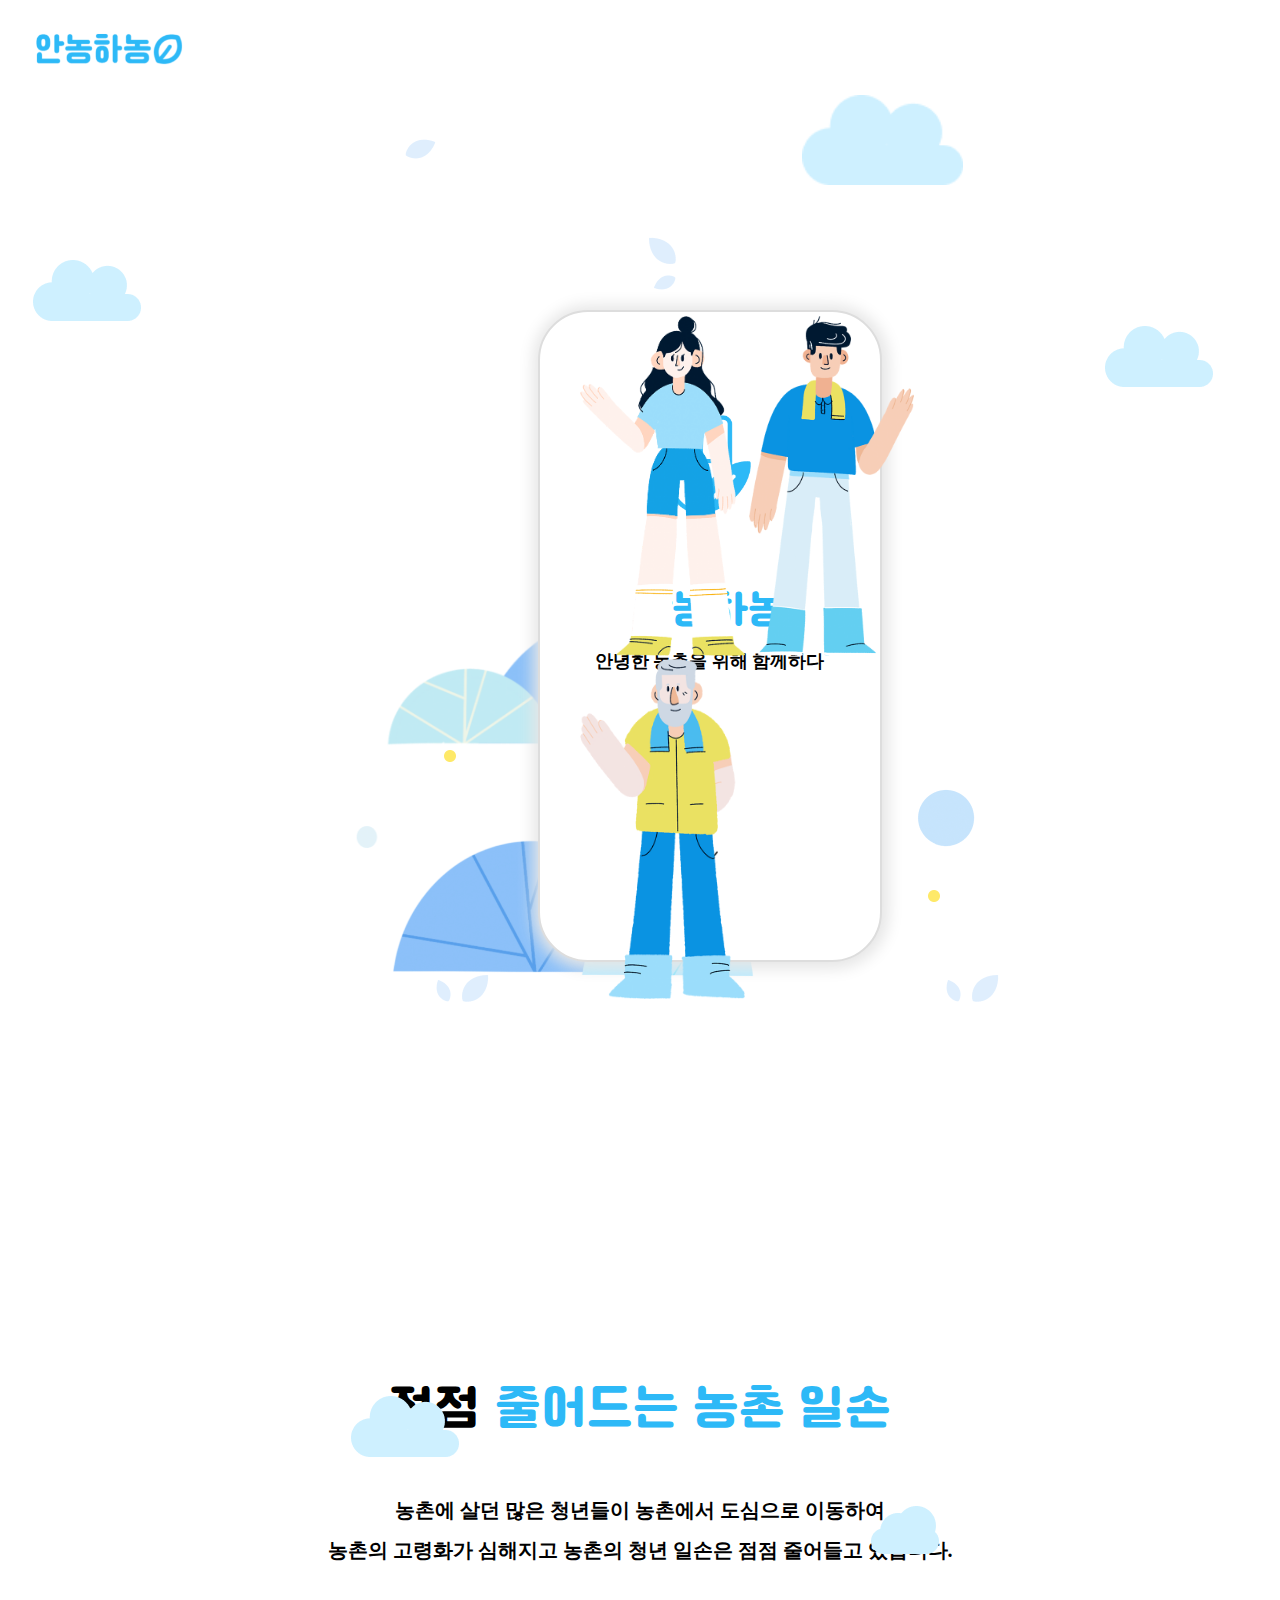
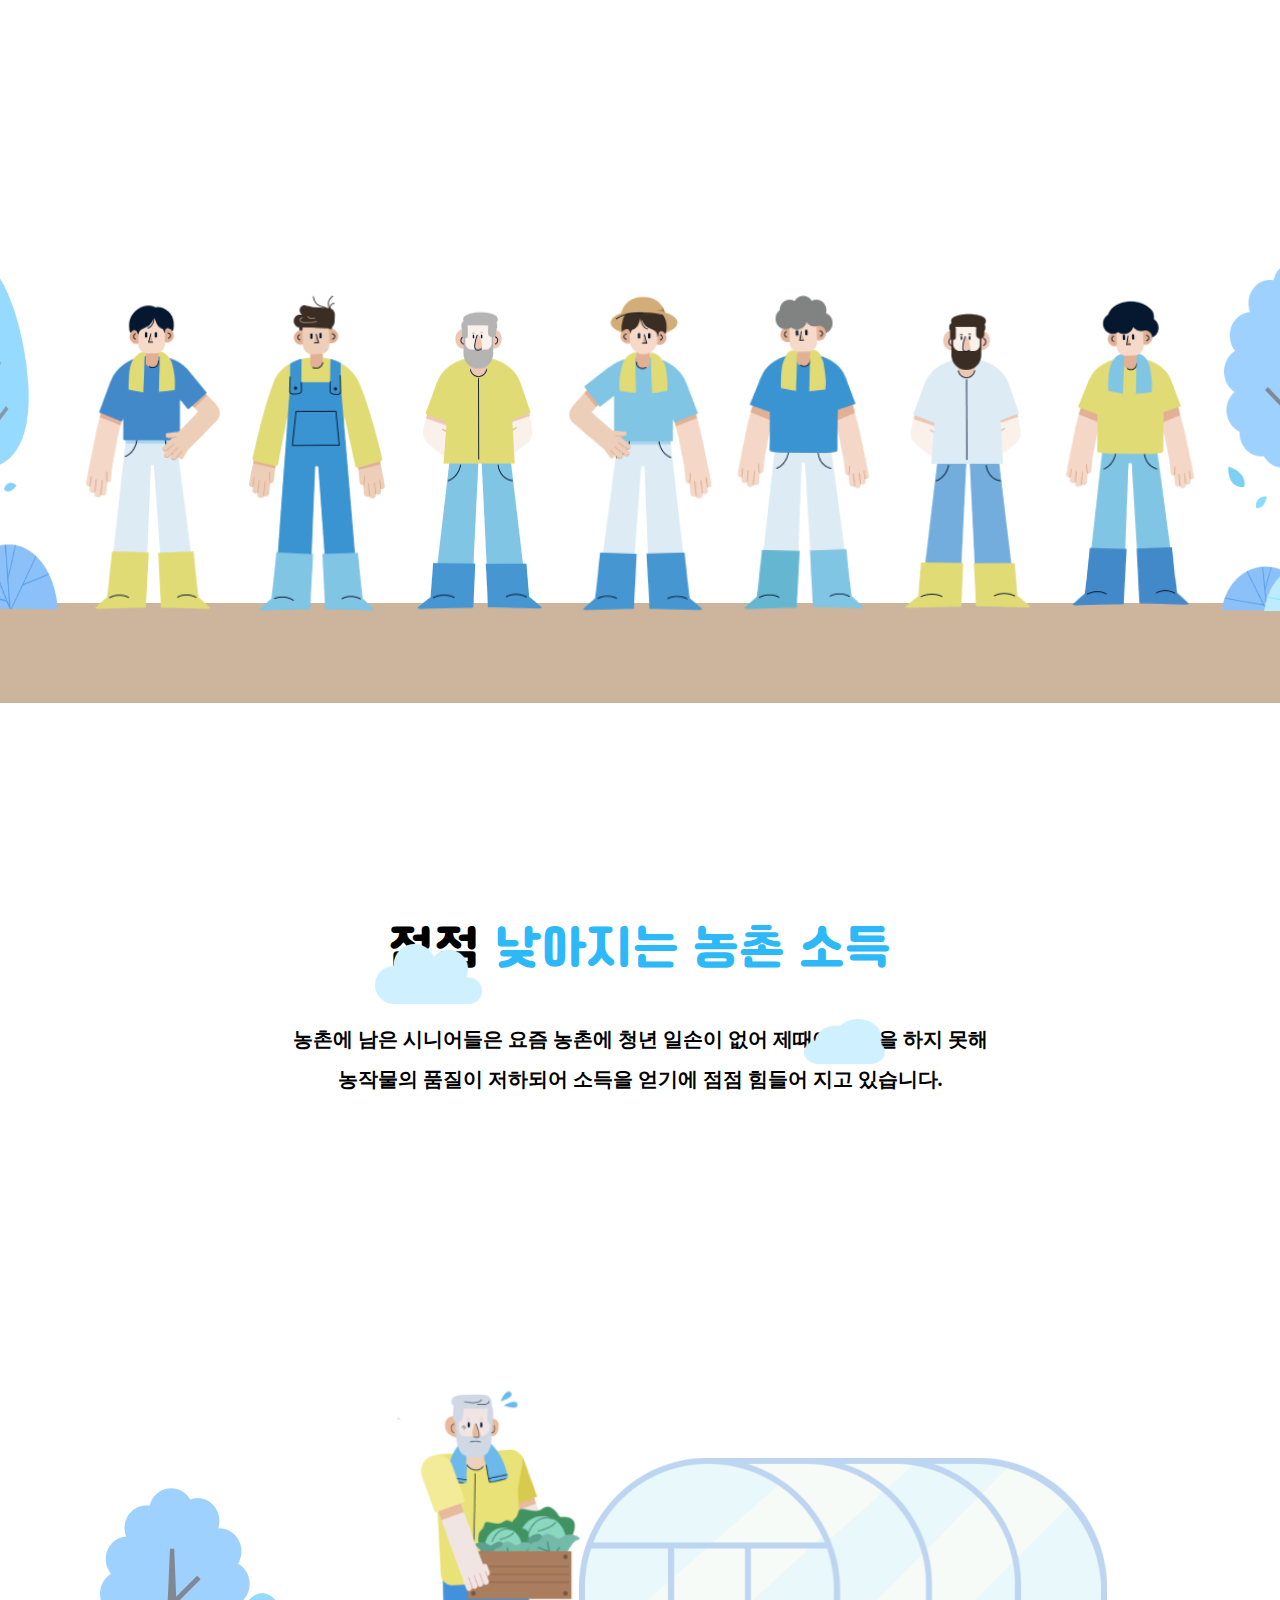
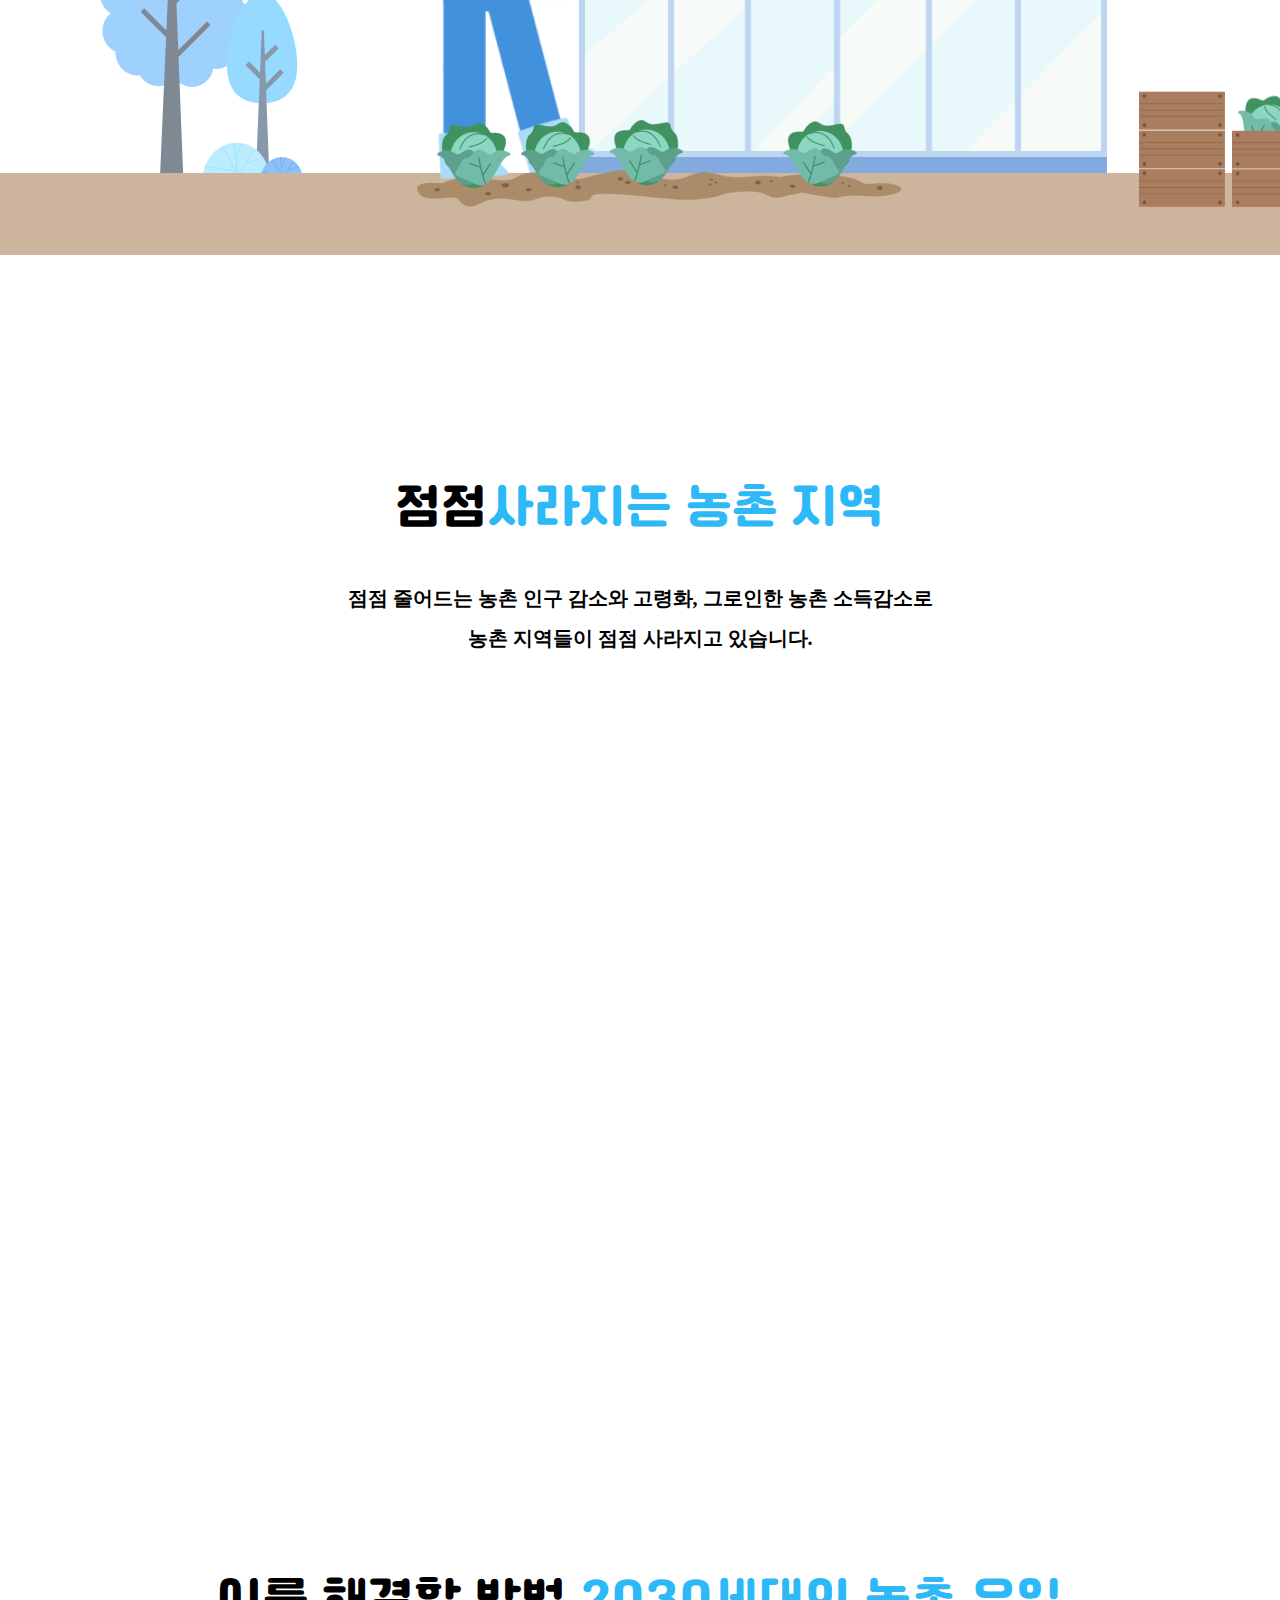
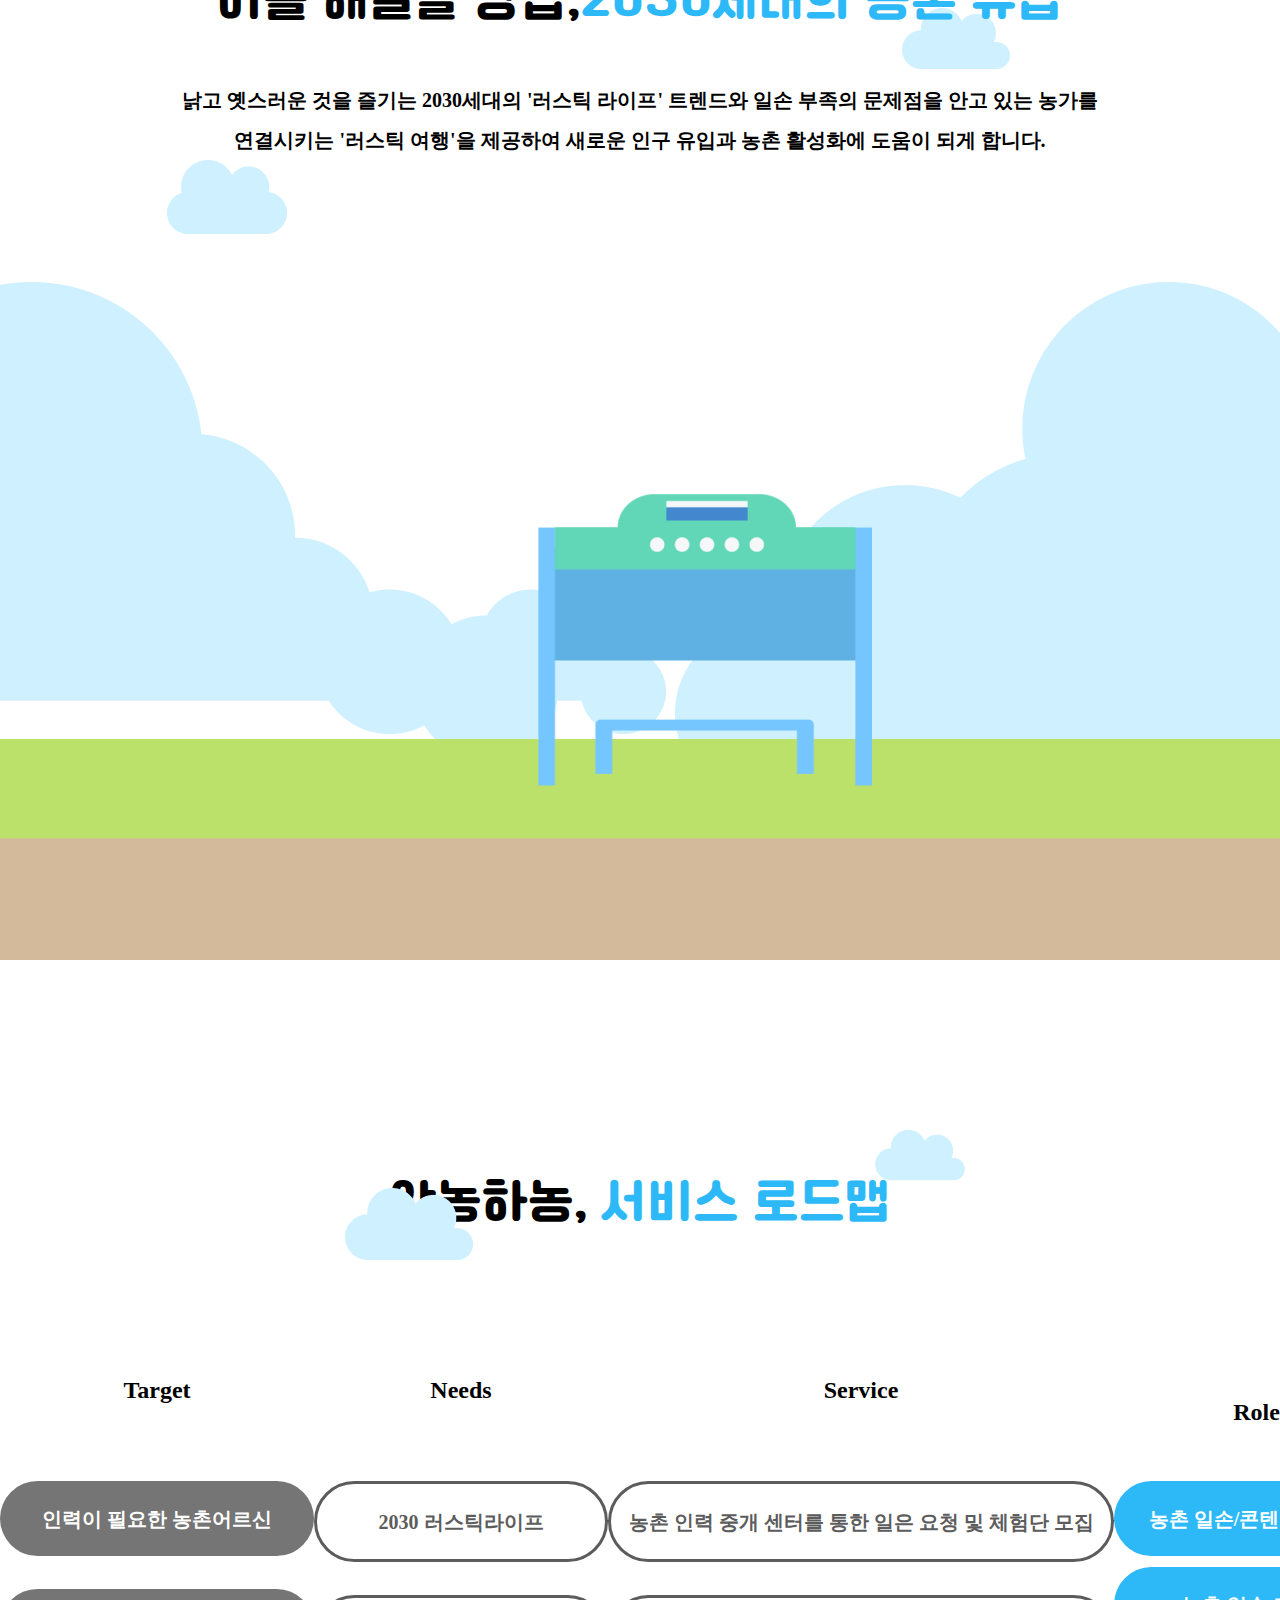
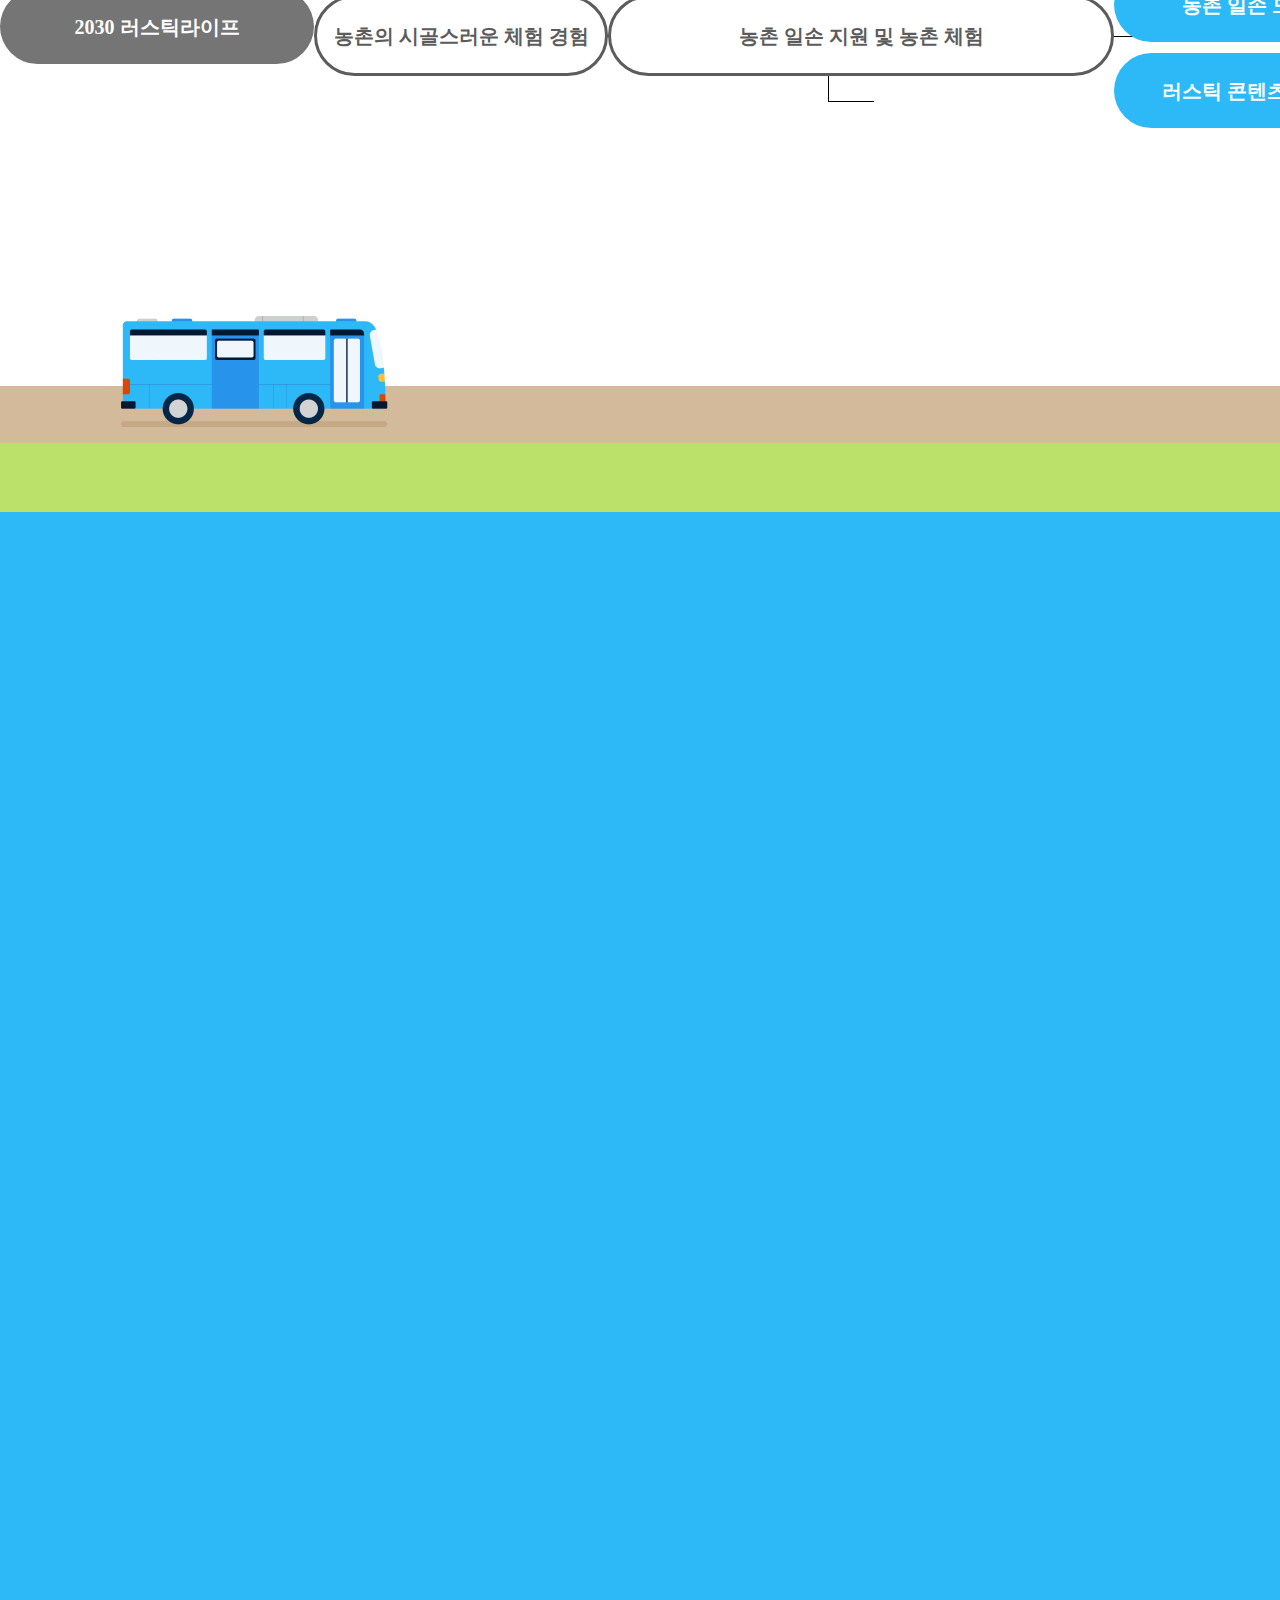
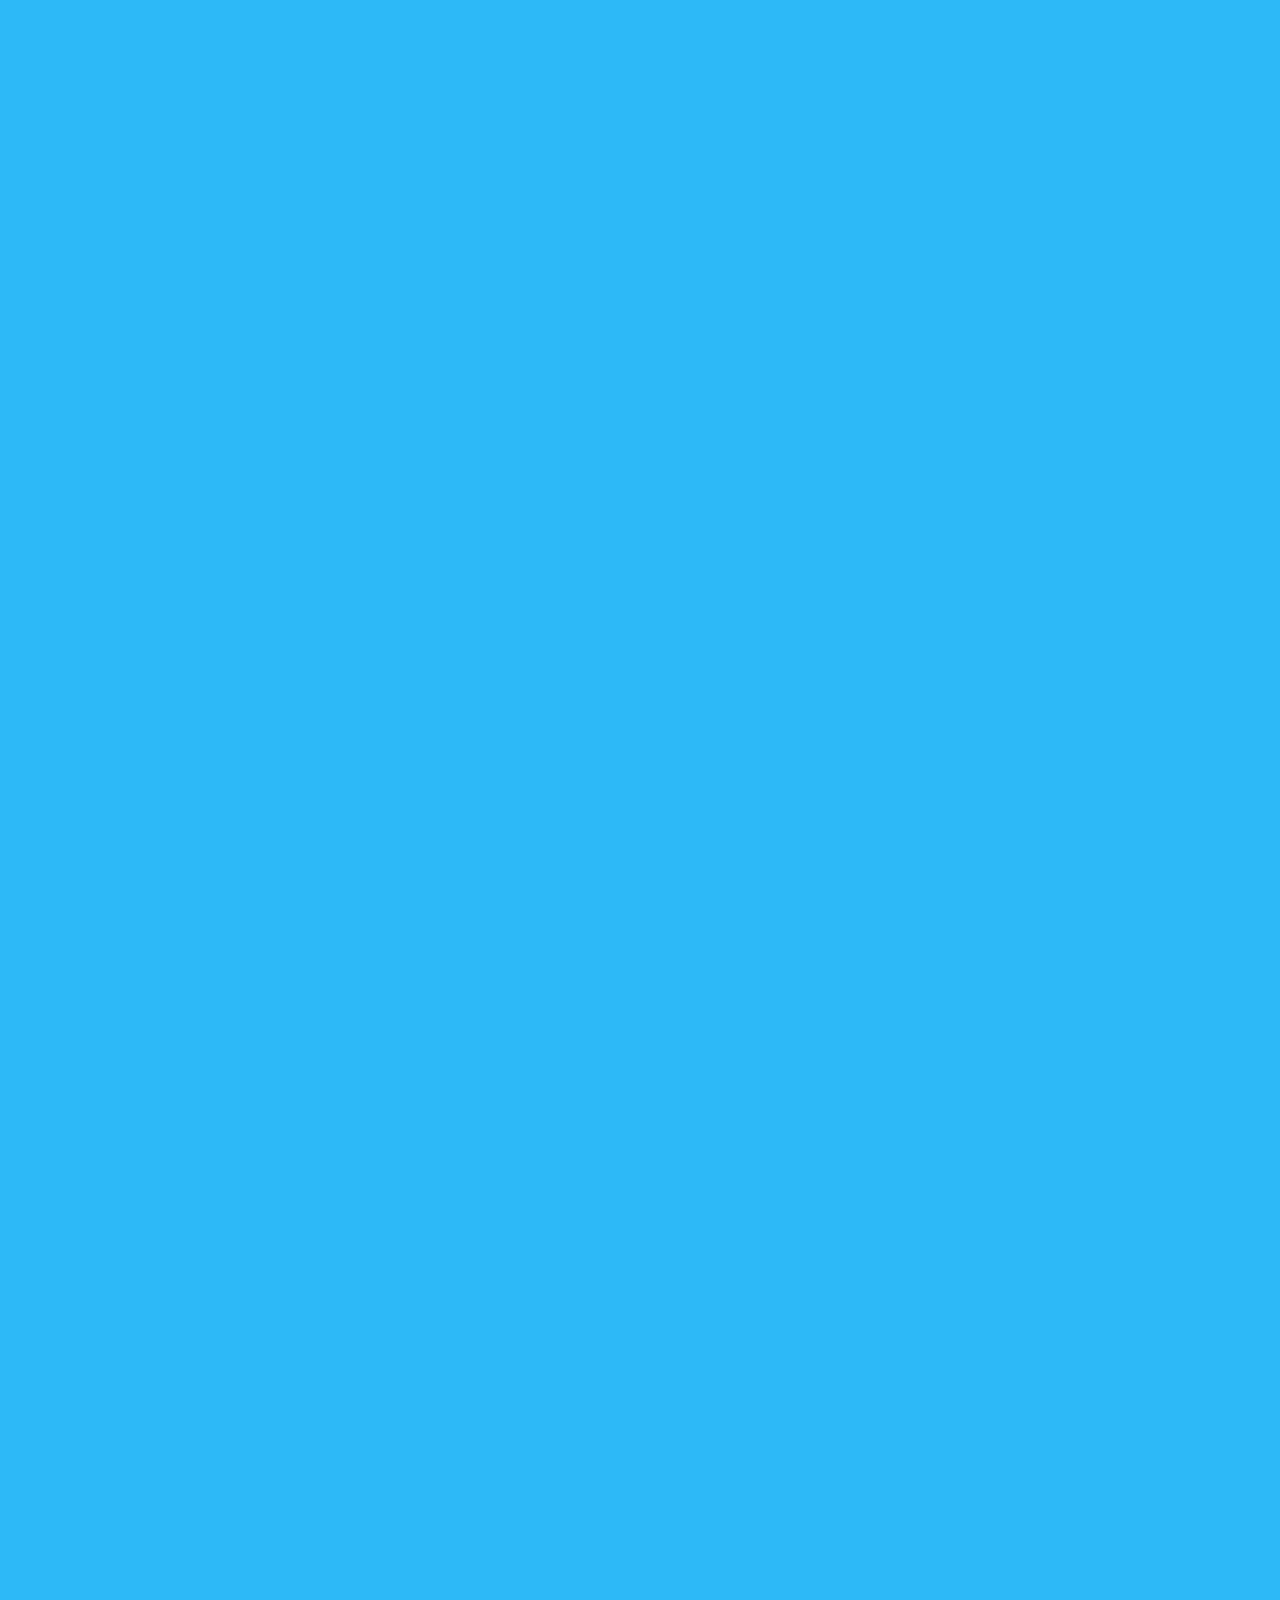
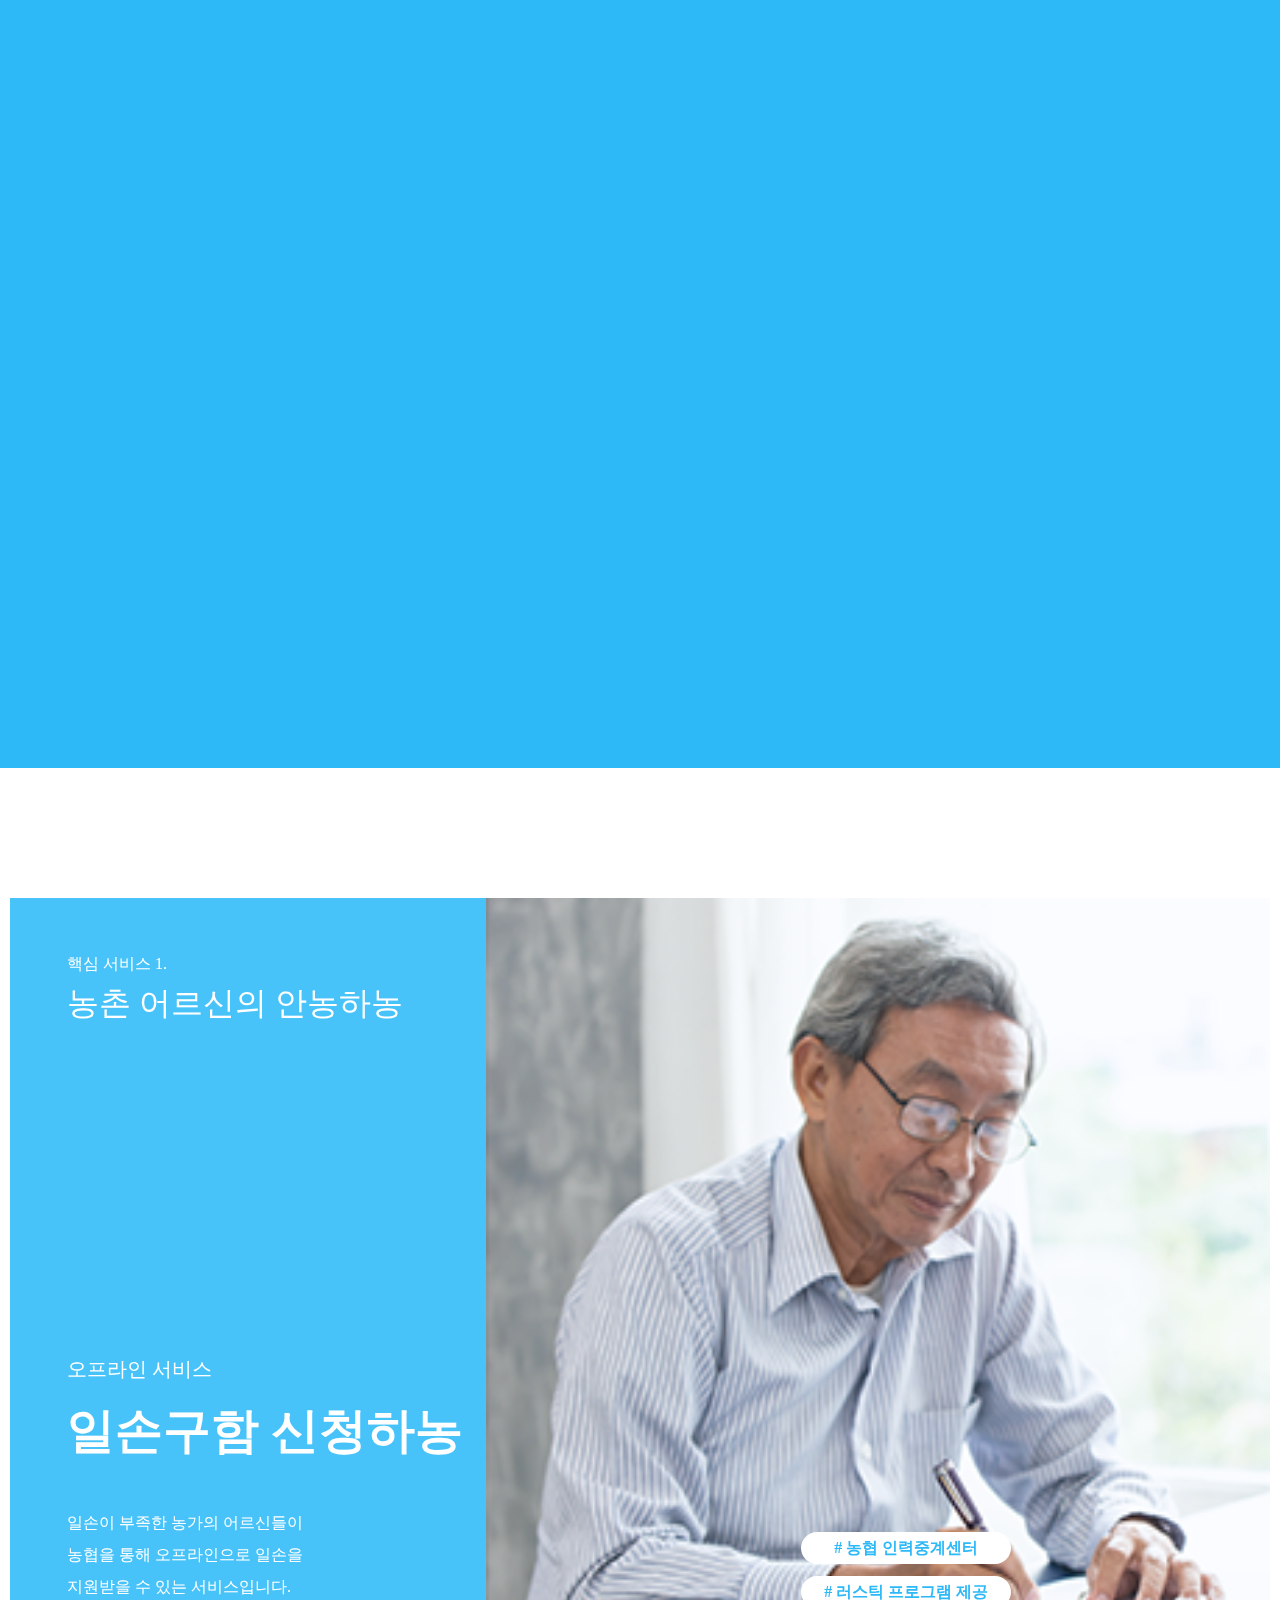
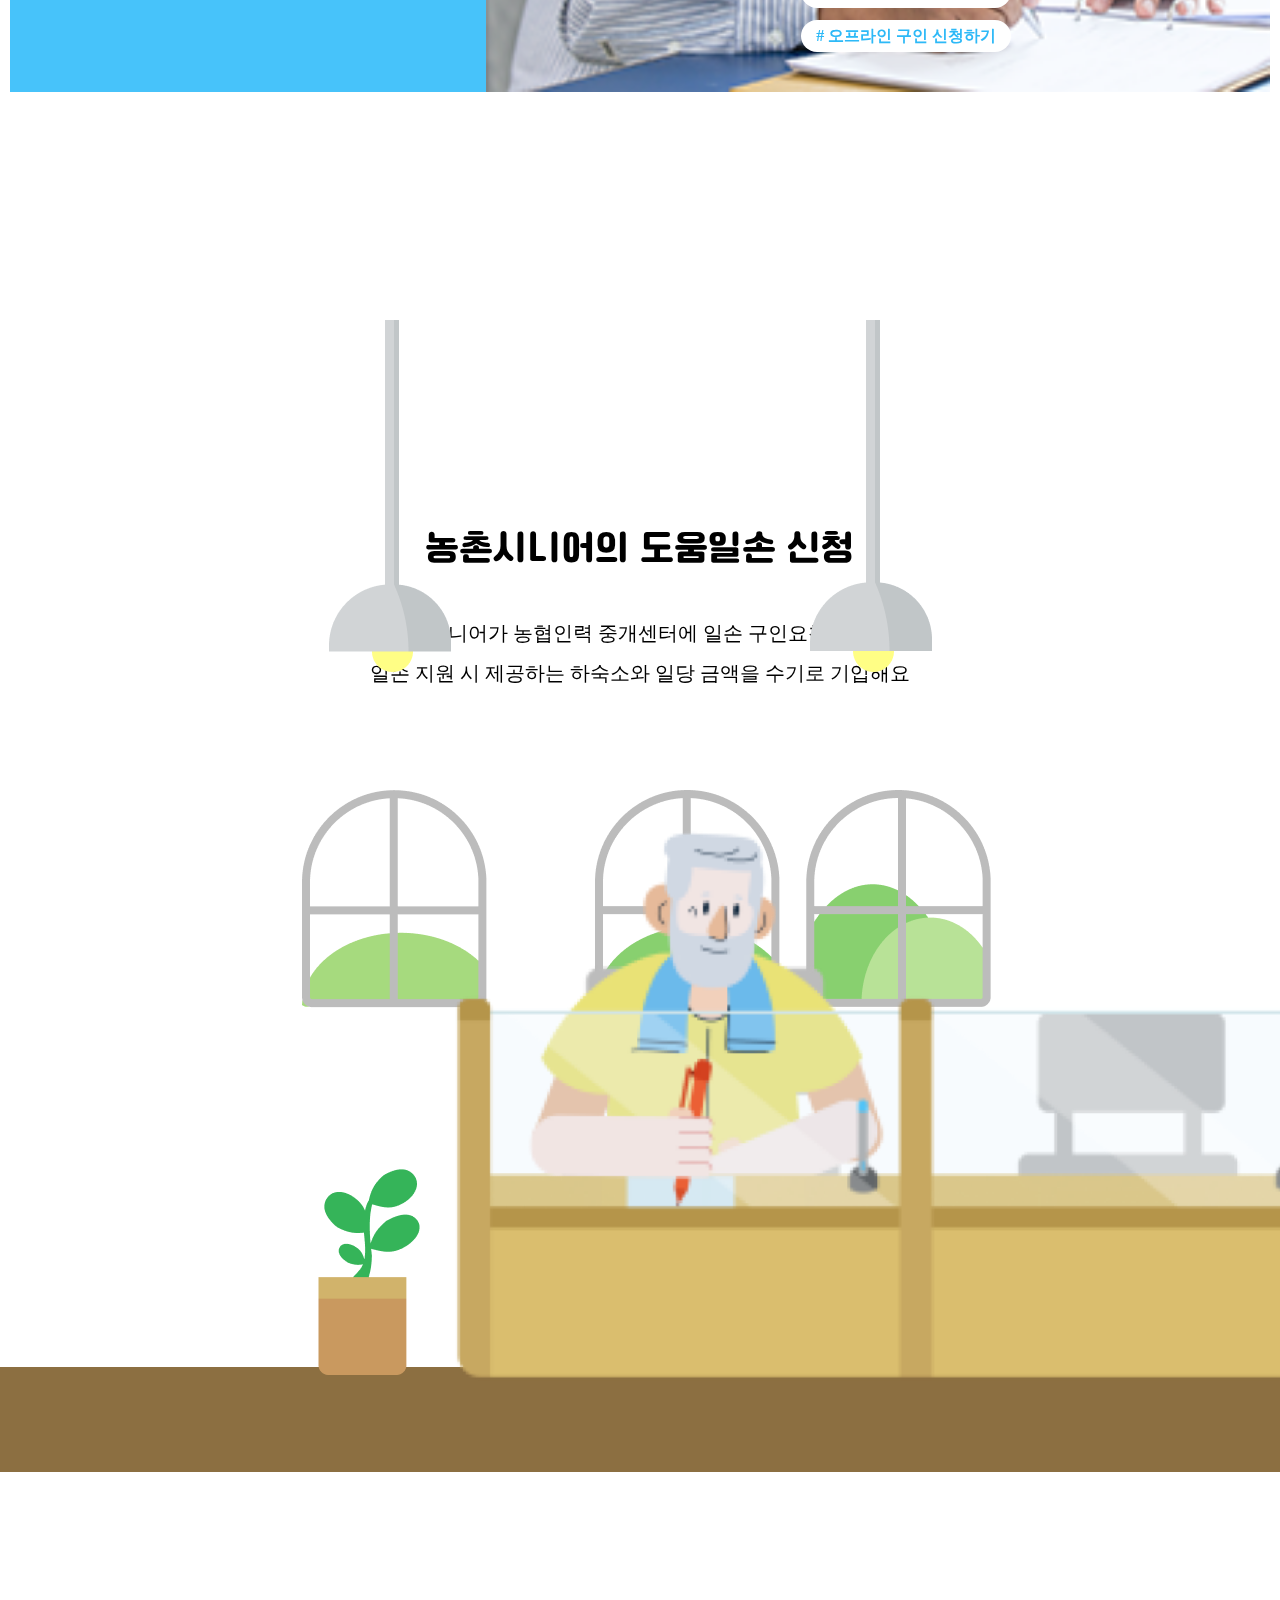
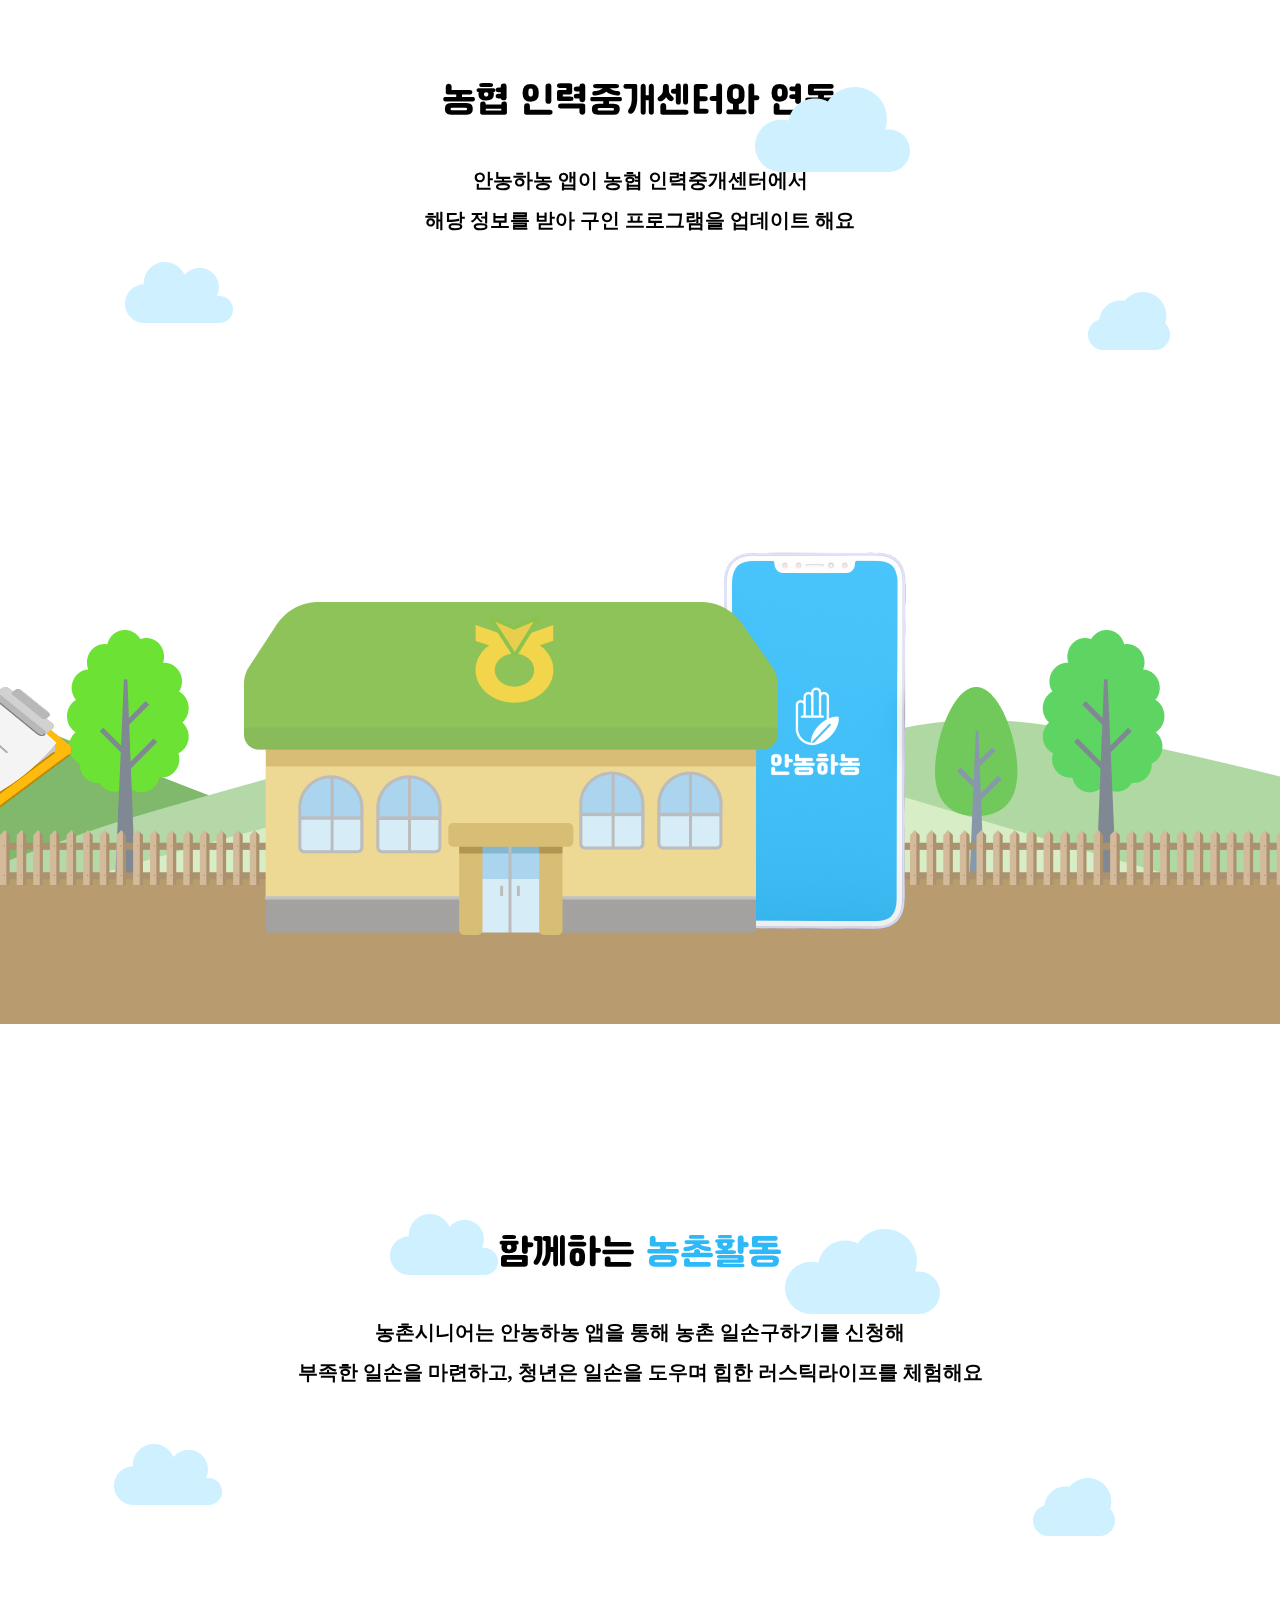
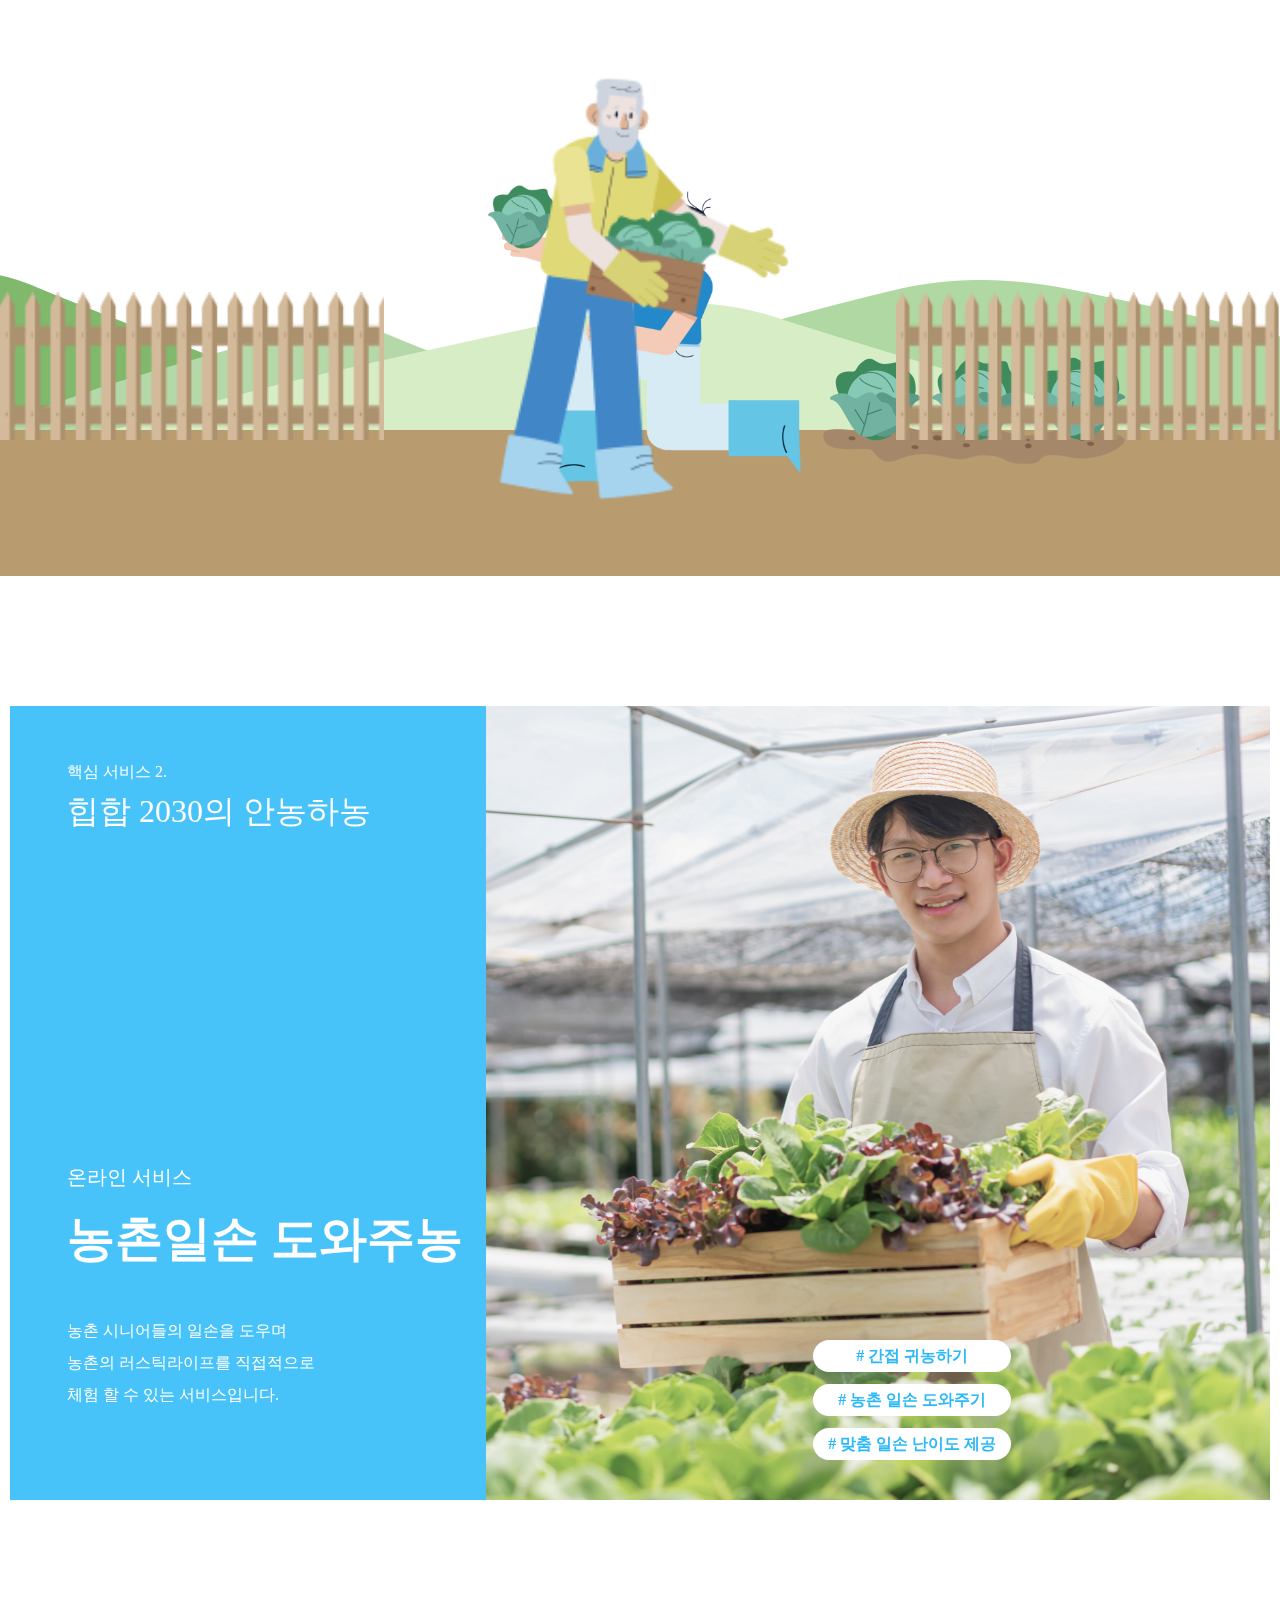
==== commit de381fb0: "1125" ====
--- a/index.html
+++ b/index.html
@@ -429,7 +429,7 @@
 
         <section id="sct17" class="section">
             <img class="cloud17" style="left: 50px; top: 400px;" src="./img/10_cloud_3.png">
-            <img class="cloud17" style="left: 657px; top: 116px;" src="./img/10_cloud_2.png">
+            <img class="cloud17" style="left: 836px; top: 116px;" src="./img/10_cloud_2.png">
             <img class="cloud17" style="right: 115px; top: 245px;" src="./img/10_cloud_1.png">
             <div id="mainBox17">
                 <div><img style="width: 420px; height:762px;;" src="./img/18_19.gif"></div>
--- a/css/main1680.css
+++ b/css/main1680.css
@@ -4,7 +4,7 @@
     
     /* section1 */
     #sct1 {
-    height: 1080px;
+    height: 1152px;
     position: relative;
 }
 #sct1 #cloudBundle1 img {
@@ -121,7 +121,7 @@
 #sct1 #characterBundle {
     position: absolute;
     bottom: 0;
-    left: 530px;
+    left: 580px;
     bottom: 150px;
 }
 #sct1 #characterBundle img {
@@ -151,7 +151,7 @@
     
     /* section2 */
     #sct2 {
-    height: 1080px;
+    height: 1152px;
     width: 100%;
     position: relative;
 }
@@ -177,7 +177,7 @@
     display: flex;
     justify-content: center;
     align-items: flex-end;
-    padding-top: 67px;
+    padding-top: 142px;
 }
 
 #sct2 div:nth-child(1) {
@@ -204,7 +204,7 @@
     /* section3 */
    #sct3 {
     width: 100%;
-    height: 1080px;
+    height: 1152px;
     position: relative;
 }
 #sct3 .add {
@@ -233,7 +233,7 @@
     align-items: flex-end;
     position: relative;
     justify-content: center;
-    bottom: 247px;
+    bottom: 175px;
 }
 #sct3 #imgBox3 div {
     padding: 0 38px;
@@ -301,7 +301,7 @@
     
     /* section4 */ 
    #sct4 {
-    height: 1080px;
+    height: 1152px;
     overflow: hidden;
     position: relative;
 }
@@ -310,7 +310,7 @@
     padding-top: 229px;
 }
 #sct4 #textBox4 #title4_1 {
-    left: 525px;
+    left: 620px;
     top: 260px;
     font-size: 100px;
     font-weight: bold;
@@ -483,7 +483,7 @@
     
     /* section5 */
     #sct5 {
-    height: 1080px;
+    height: 1152px;
     position: relative;
     overflow: hidden;
 }
@@ -547,15 +547,16 @@
     }
 }
 #sct5 #imgBox5 img:nth-child(2) {
-    left: 40%;
+    left: 42%;
     bottom: 174px;
 }
 #sct5 #imgBox5 img:nth-child(3) {
     bottom: 0;
     z-index: -1;
+    width: 2048px;
 }
 #sct5 #imgBox5 img:nth-child(4) {
-    left: 803px;
+    left: 886px;
     bottom: 120px;
     opacity: 0;
 }
@@ -585,7 +586,7 @@
 
     /* section6 */
 #sct6 {
-    height: 1080px;
+    height: 1152px;
     background-color: #2db9f7;
     position: relative;
     overflow: hidden;
@@ -599,7 +600,7 @@
     font-family: "cafe24";
 }
 #sct6 #charactorBox {
-    bottom: -665px;
+    bottom: -730px;
     position: absolute;
 }
 #sct6 #charactorBox img {
@@ -633,7 +634,7 @@
 
 /* section몇이냐 */
 #sct15 {
-    height: 1080px;
+    height: 1152px;
     background-color: #2db9f7;
     position: relative;
     overflow: hidden;
@@ -678,7 +679,7 @@
 
 /* section7 */
 #sct7 {
-    height: 1080px;
+    height: 1152px;
     background-color: #2db9f7;
     position: relative;
     overflow: hidden;
@@ -711,15 +712,15 @@
     display: flex;
 }
 #sct7 video {
-    width: 1920px;
-    height: 1080px;
+    width: 2048px;
+    height: 1152px;
 }
 
 /* section15 */
 
 /* section8 */
 #sct8 {
-    height: 1080px;
+    height: 1152px;
     position: relative;
     background-size: cover;
     background-attachment: fixed;
@@ -738,7 +739,7 @@
 .plusList{
     position: absolute;
     bottom: 3%;
-    right: 18%;
+    right: 21%;
 }
 .plusList li{
     background-color: white;
@@ -781,7 +782,7 @@
 
 /* section9 */
 #sct9 {
-  height: 1080px;
+  height: 1152px;
   position: relative;
 }
 #sct9 #textBox9 {
@@ -800,7 +801,7 @@
 #sct9 .show9 {
   position: absolute;
   left: 710px;
-  top: 594px;
+  top: 666px;
   width: 400px;
   height: 200px;
   background: url("../img/9_39cut_400x200.png") no-repeat;
@@ -845,7 +846,7 @@
 }
 /* section10 */
 #sct10 {
-    height: 1080px;
+    height: 1152px;
     position: relative;
 }
 #sct10 #textBox10 {
@@ -867,12 +868,12 @@
 }
 #sct10 #imgBox10 img:nth-child(1) {
     right: 371px;
-    top: 620px;
+    top: 675px;
     z-index: 2;
 }
 #sct10 #imgBox10 img:nth-child(2) {
     left: 244px;
-    top: 643px;
+    top: 730px;
     z-index: 2;
 }
 #sct10 #imgBox10 img:nth-child(3) {
@@ -926,7 +927,7 @@
 }
 #sct10 #PaperFly {
     position: absolute;
-    right: 1020px;
+    right: 1200px;
     bottom: 170px;
     transition: all 3s ease;
 }
@@ -968,7 +969,7 @@
 
 /* section11 */
 #sct11 {
-  height: 1080px;
+  height: 1152px;
   position: relative;
 }
 #sct11 #textBox11 {
@@ -991,8 +992,8 @@
 #sct11 .boy11 {
   z-index: 2;
   position: absolute;
-  right: 356px;
-  top: 533px;
+  right: 444px;
+  top: 610px;
   width: 368px;
   height: 477px;
   background: url("../img/boy_60cut_368x477.png") no-repeat;
@@ -1007,8 +1008,8 @@
 #sct11 .senior11 {
   z-index: 2;
   position: absolute;
-  left: -7px;
-  top: -153px;
+  left: 22px;
+  top: -72px;
   width: 1200px;
   height: 1800px;
   background: url("../img/no_angkum_146cut_1200x1800png.png") no-repeat;
@@ -1096,7 +1097,7 @@
 
 /* section12 */
 #sct12 {
-    height: 1080px;
+    height: 1152px;
     position: relative;
     background-size: cover;
     background-attachment: fixed;
@@ -1145,7 +1146,7 @@
 
 /* section13 */
 #sct13 {
-    height: 1080px;
+    height: 1152px;
     position: relative;
     overflow: hidden;
 }
@@ -1170,7 +1171,7 @@
     align-items: flex-end;
 }
 #sct13 #mainBox13 #mockUp13 {
-    padding-left: 265px;
+    padding-left: 348px;
 }
 #sct13 #mainBox13 #textBox13 {
     text-align: center;
@@ -1202,7 +1203,7 @@
 #sct13 #mainBox13 #textBox13 #imgBox13 .blueberryBoy13 {
     position: absolute;
     left: 444px;
-    bottom: 70px;
+    bottom: 153px;
     width: 400px;
     height: 600px;
     background: url("../img/boy_13_copy.png") no-repeat;
@@ -1230,8 +1231,8 @@
 }
 #sct13 #mainBox13 #boxBundle13 #sagwa13 {
   position: absolute;
-  right: 585px;
-  bottom: 470px;
+  right: 683px;
+  bottom: 535px;
   z-index: -1;
   opacity: 0;
 }
@@ -1266,19 +1267,19 @@
 }
 #sct13 #mainBox13 #boxBundle13 #lever13_1 {
   position: absolute;
-  right: 737px;
+  right: 776px;
   top: 660px;
   opacity: 0;
 }
 #sct13 #mainBox13 #boxBundle13 #lever13_2 {
   position: absolute;
-  right: 737px;
+  right: 776px;
   top: 700px;
   opacity: 0;
 }
 #sct13 #mainBox13 #boxBundle13 #lever13_3 {
   position: absolute;
-  right: 737px;
+  right: 777px;
   top: 740px;
   opacity: 0;
 }
@@ -1331,7 +1332,7 @@
 
 /* section14 */
 #sct14 {
-    height: 1080px;
+    height: 1152px;
     position: relative;
 }
 #sct14 .cloud14 {
@@ -1357,7 +1358,7 @@
     padding-top: 174px;
 }
 #sct14 #mainBox14 #mockUp14 {
-    padding-left: 313px;
+    padding-left: 349px;
 }
 #sct14 #mainBox14 #mockUp14 img {
     width: 420px;
@@ -1550,7 +1551,7 @@
 
 /* section16 */
 #sct16 {
-    height: 1080px;
+    height: 1152px;
     position: relative;
 }
 #sct16 img {
@@ -1597,7 +1598,7 @@
 
 /* section17 */
 #sct17 {
-    height: 1080px;
+    height: 1152px;
     position: relative;
 }
 #sct17 .cloud17 {
@@ -1690,17 +1691,17 @@
     text-align: center;
 }
 #sct17 #mainBox17 #boxBundle17 #blueBox17_1 {
-    left: 240px;
+    left: 284px;
     top: 315px;
     opacity: 0;
 }
 #sct17 #mainBox17 #boxBundle17 #blueBox17_2 {
-    left: 675px;
+    left: 750px;
     top: 505px;
     opacity: 0;
 }
 #sct17 #mainBox17 #boxBundle17 #blueBox17_3 {
-    left: 256px;
+    left: 300px;
     bottom: 265px;
     opacity: 0;
 }
@@ -1727,7 +1728,7 @@
 
 #sct17 #mainBox17 #boxBundle17 #tag17_1 {
     position: absolute;
-    left: 690px;
+    left: 763px;
     bottom: 304px;
     opacity: 0;
 }
@@ -1756,7 +1757,7 @@
 
 /* section18 */
 #sct18 {
-    height: 1080px;
+    height: 1152px;
     position: relative;
 }
 #sct18 .cloud18 {
@@ -1774,7 +1775,7 @@
     height: 781px;
 }
 #sct18 #mainBox18 div:nth-child(2) {
-    padding-left: 300px;
+    padding-left: 407px;
 }
 #sct18 #mainBox18 div:nth-child(2) img {
     width: 420px;
@@ -1800,7 +1801,7 @@
 }
 #sct18 #mainBox18 #imgBox18 .sofaGirl18 {
     position: absolute;
-    left: 190px;
+    left: 297px;
     top: 403px;
     width: 540px;
     height: 540px;
@@ -1926,7 +1927,7 @@
 }
 /* section19 */
 #sct19 {
-    height: 1080px;
+    height: 1152px;
     overflow: hidden;
     position: relative;
     text-align: center;
@@ -2007,6 +2008,7 @@
     bottom: 0;
     left: 0;
     z-index: -1;
+    width: 2048px;
 }
 #sct19 .bus19 {
     position: absolute;
@@ -2029,13 +2031,13 @@
     position: absolute;
     width: 1250px;
     top: 560px;
-    left: 290px;
+    left: 425px;
     z-index: -1;
 }
 #sct19 .line19_2 {
     width: 1196px;
     top: 676px;
-    left: 290px;
+    left: 400px;
     z-index: -1;
     border-top: 1px solid black;
     position: absolute;
@@ -2047,13 +2049,13 @@
     width: 45px;
     height: 99px;
     top: 641px;
-    right: 370px;
+    right: 406px;
     z-index: -1;
 }
 
 /* section20 */
 #sct20 {
-    height: 1080px;
+    height: 1152px;
     position: relative;
     background-color: #2DB9F7;
     display: flex;
@@ -2200,7 +2202,7 @@
     display: flex;
 }
 #sct21 #page3_21 #colorBundle21 .colorBox21 {
-    width: 387px;
+    width: 410px;
     height: 566px;
     color: white;
     font-size: 24px;
@@ -2220,8 +2222,8 @@
 }
 #sct21 #page4_21 #circle21 {
     position: absolute;
-    left: 600px;
-    top: 550px;
+    left: 661px;
+    top: 595px;
     width: 725px;
     height: 725px;
     border-radius: 50%;
@@ -2234,7 +2236,7 @@
     padding: 97px 0 231px 75px;
 }
 .partMotion21{
-  width: 1920px;
+  width: 2048px;
 }
 #sct21 #page4_21 #textBox21_3 p:nth-child(2) {
     padding: 75px 0 10px;
@@ -2273,53 +2275,53 @@
     position: relative;
     overflow: hidden;
     background-color: #f0faff;
+    height: 2500px;
+}
+#sct22 #mockUpBundle22{
+    position: relative;
     height: 2300px;
 }
-#sct22 #mockUpBundle22{
-    position: relative;
-    height: 2300px;
-}
 #sct22 img {
-    transform: scale(80%);
-    position: absolute;
-    box-shadow: 7px 11px 10px 0 rgb(0 0 0 / 35%);
+    /* transform: scale(80%); */
+    position: absolute;
+    /* box-shadow: 7px 11px 10px 0 rgb(0 0 0 / 35%); */
     border-radius: 40px;
 }
 #sct22 #mockUp22_1 {
     left: 184px;
-    top: 230px;
+    top: 330px;
 }
 #sct22 #mockUp22_2 {
     left: 607px;
-    top: 451px;
+    top: 551px;
 }
 #sct22 #mockUp22_3 {
     left: 1015px;
-    top: 1px;
+    top: 101px;
 }
 #sct22 #mockUp22_4 {
     left: 1400px;
-    top: 331px;
+    top: 431px;
 }
 #sct22 #mockUp22_5 {
     left: 184px;
-    top: 815px;
+    top: 1115px;
 }
 #sct22 #mockUp22_6 {
     left: 607px;
-    top: 1049px;
+    top: 1349px;
 }
 #sct22 #mockUp22_7 {
     left: 1015px;
-    top: 602px;
+    top: 902px;
 }
 #sct22 #mockUp22_8 {
     left: 1400px;
-    top: 929px;
+    top: 1229px;
 }
 #sct22 #mockUp22_9 {
     left: 1015px;
-    top: 1220px;
+    top: 1720px;
 }
 
 #sct23 {
@@ -2330,8 +2332,8 @@
 }
 #sct23 div{
     position: absolute;
-    top: 820px;
-    left: 400px;
+    top: 1160px;
+    left: 450px;
 
 }
 #sct23 #background23 {
@@ -2352,5 +2354,5 @@
     overflow: hidden;
 }
 #sct24 img {
-    width: 1920px;
+    width: 2048px;
 }--- a/css/header.css
+++ b/css/header.css
@@ -1,11 +1,11 @@
-@media screen and (max-width:1920px){
+
     #wrap{width: 1850px; margin: 0 auto;}
 
     header{position: fixed; width: 1850px; margin: 0 36px; z-index: 5;}
     header nav #headerBundle{height: 100px; display: flex; align-items: center; justify-content: space-between;}
     header img:nth-child(1){width: 146px; height: 30px;}
     header #mp3Play img{width: 50px; height: 50px;} 
-}
+
 
 @media screen and (max-width:1680px)
 {
--- a/css/footer.css
+++ b/css/footer.css
@@ -1,5 +1,6 @@
-@media screen and (max-width:1920px){
-    /* footer{height: 1080px;} */
+
+    /* footer{height: 1152
+        px;} */
     footer #FtLast1 h2{font-size: 32px; text-align: center; padding: 230px 0 121px 0;}
     footer #imgBoxBundleFt{display: flex; justify-content: center;}
     footer #imgBoxBundleFt .FtBox{text-align: center; padding: 0 50px;}
@@ -8,17 +9,15 @@
     footer #imgBoxBundleFt .FtBox p{font-size: 30px;}
     footer #imgBoxBundleFt .FtBox p:nth-child(4){padding-top: 33px;} 
 
-    footer #FtLast1{height: 1080px;}
+    footer #FtLast1{height: 1152px;}
 
-    footer #FtLast2{background-image: url(../img/footer2_backgruond.jpg); height: 1080px; text-align: center; color: white;}
+    footer #FtLast2{background-image: url(../img/footer2_backgruond.png); width: 2048px; height: 1152px; text-align: center; color: white;}
     footer #FtLast2 #textBoxLast{padding-top: 390px;}
     footer #FtLast2 #textBoxLast h2{font-size: 32px; padding: 33px 0 166px 0;}
     footer #FtLast2 #textBoxLast p{padding-bottom: 14px; font-size: 14px;}
     footer #FtLast2 #textBoxLast p:nth-child(8){padding-bottom: 54px;}
-}
-    footer{
-        /* height: 1050px; */
-         overflow: hidden;}
+
+    /* footer{overflow: hidden;}
     footer #FtLast1 h2{font-size: 32px; text-align: center; padding-top: 230px; font-family: "cafe24";}
     footer #FtLast1 h2 span{font-family: "cafe24";}
     footer #imgBoxBundleFt{display: flex; justify-content: center;}
@@ -30,11 +29,11 @@
     footer #imgBoxBundleFt .FtBox p:nth-child(3){font-weight: 900;}
     footer #imgBoxBundleFt .FtBox p:nth-child(4){padding-top: 33px;}
 
-    footer #FtLast2{background-image: url(../img/footer2_backgruond.jpg); height: 1080px; text-align: center; color: white;}
+    footer #FtLast2{background-image: url(../img/footer2_backgruond.jpg); height: 1152px; text-align: center; color: white;}
     footer #FtLast2 #textBoxLast{padding-top: 355px;}
     footer #FtLast2 #textBoxLast li{padding-bottom: 9px; font-weight: 900; font-family: "Ptdr";}
     footer #FtLast2 #textBoxLast li:nth-child(9){padding-top: 55px;}
     footer #FtLast2 #textBoxLast h2{font-size: 32px; padding: 33px 0 140px 0;}
     footer #FtLast2 #textBoxLast p{padding-bottom: 14px; font-size: 14px; font-weight: 100;}
     footer #FtLast2 #textBoxLast b{font-weight: 900;}
-    footer #FtLast2 #textBoxLast p:nth-child(8){padding-bottom: 36px;}+    footer #FtLast2 #textBoxLast p:nth-child(8){padding-bottom: 36px;} */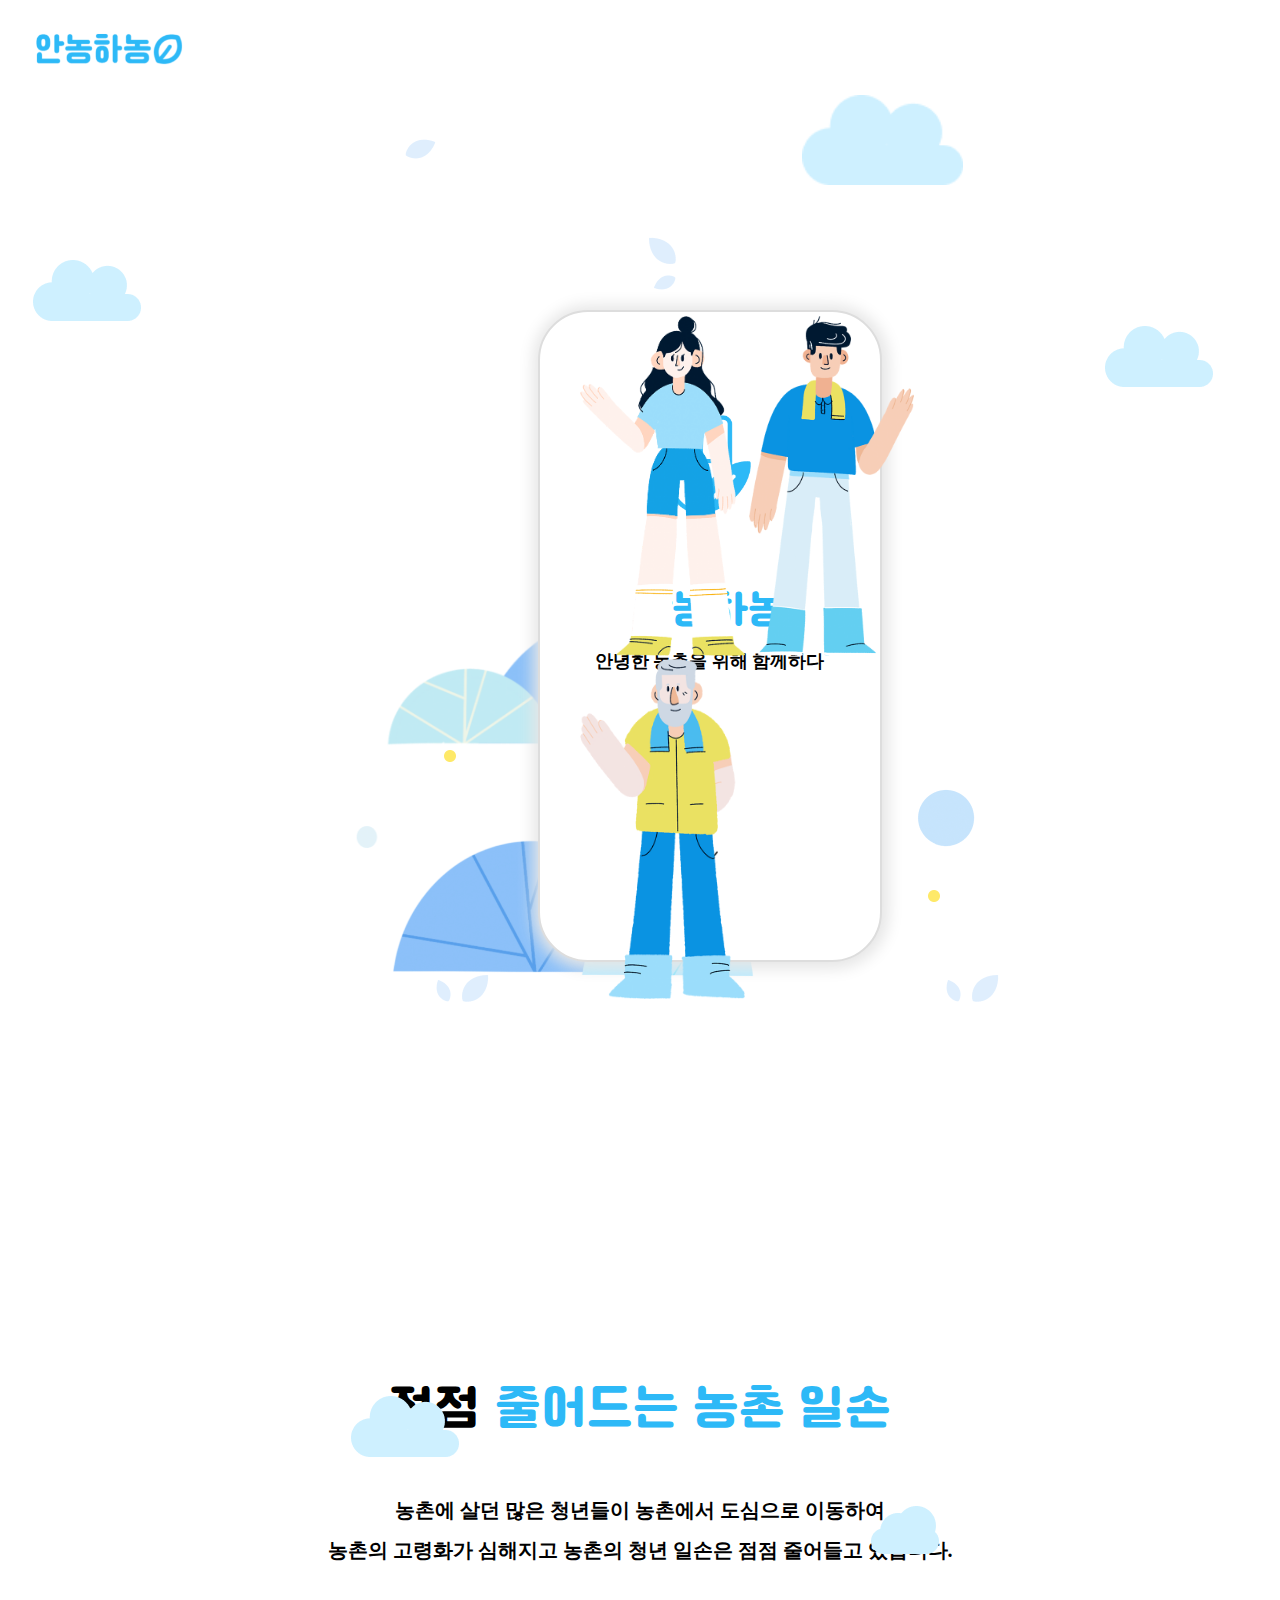
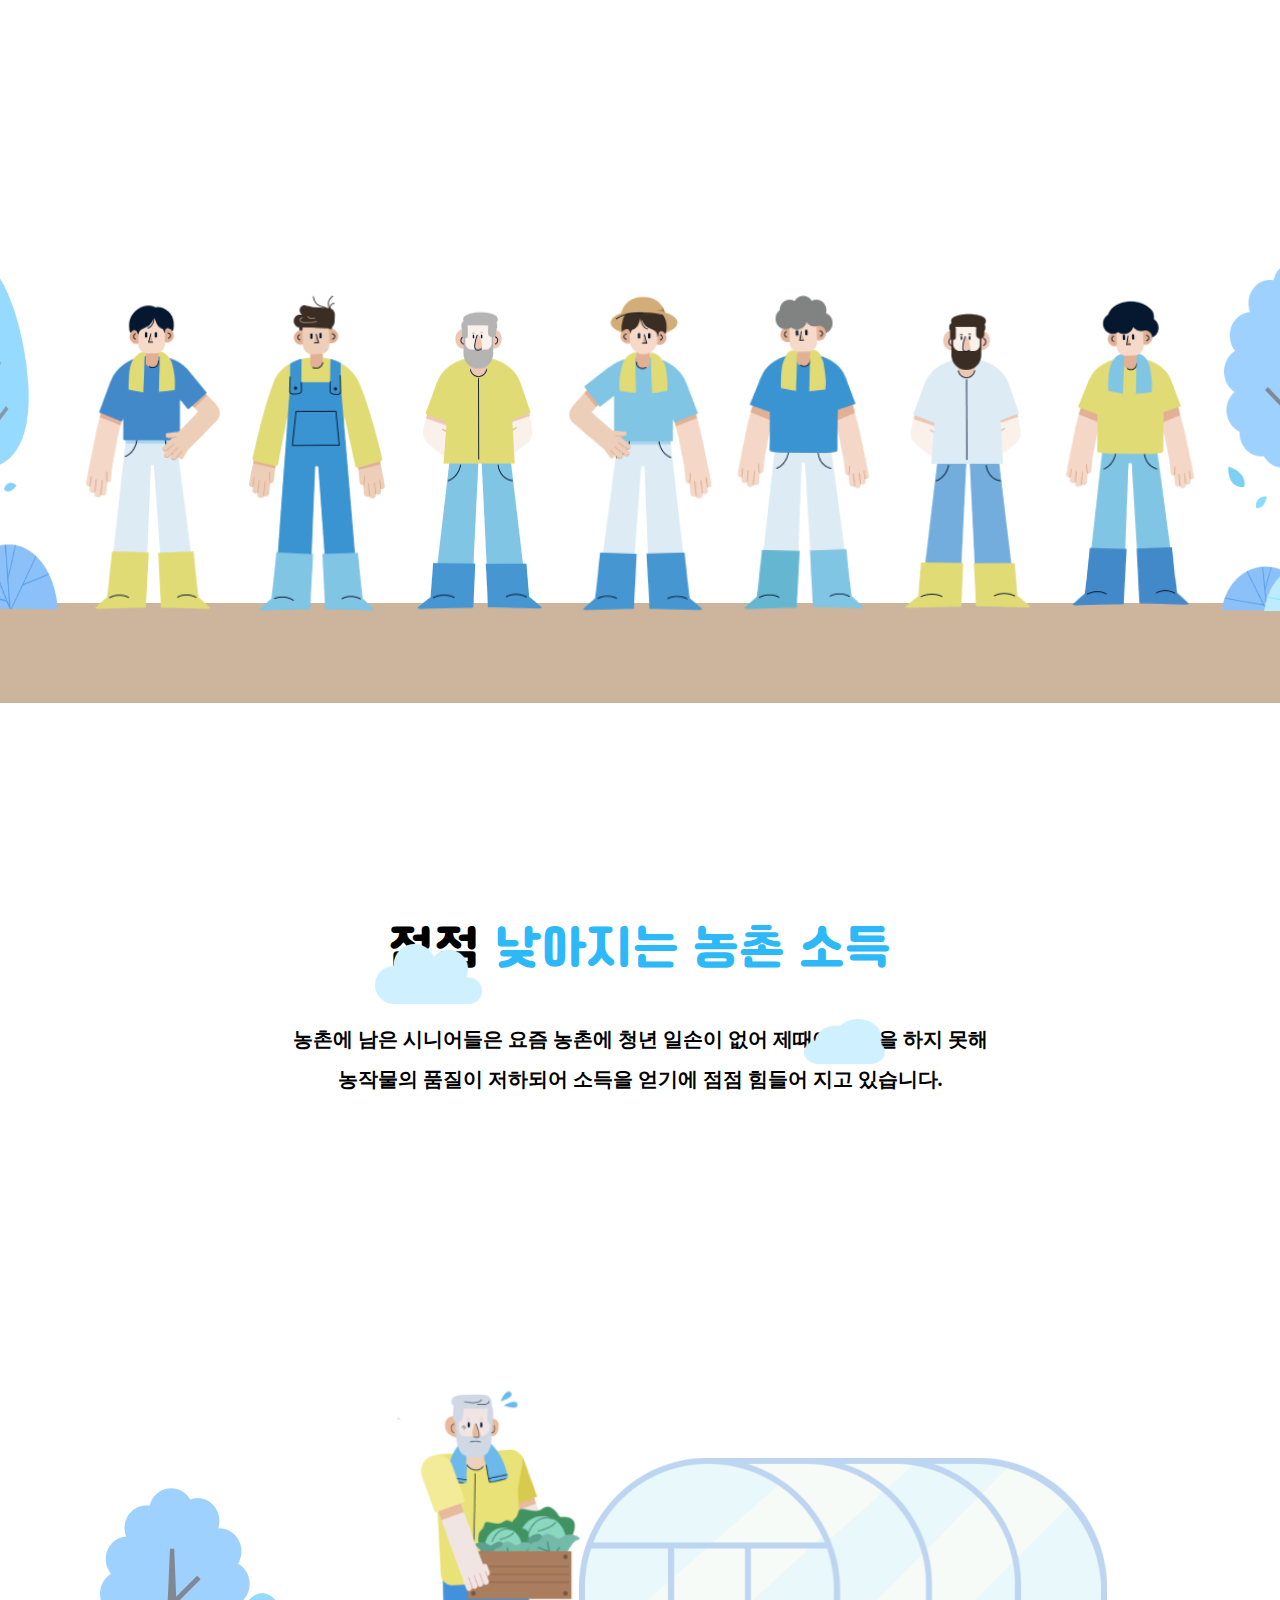
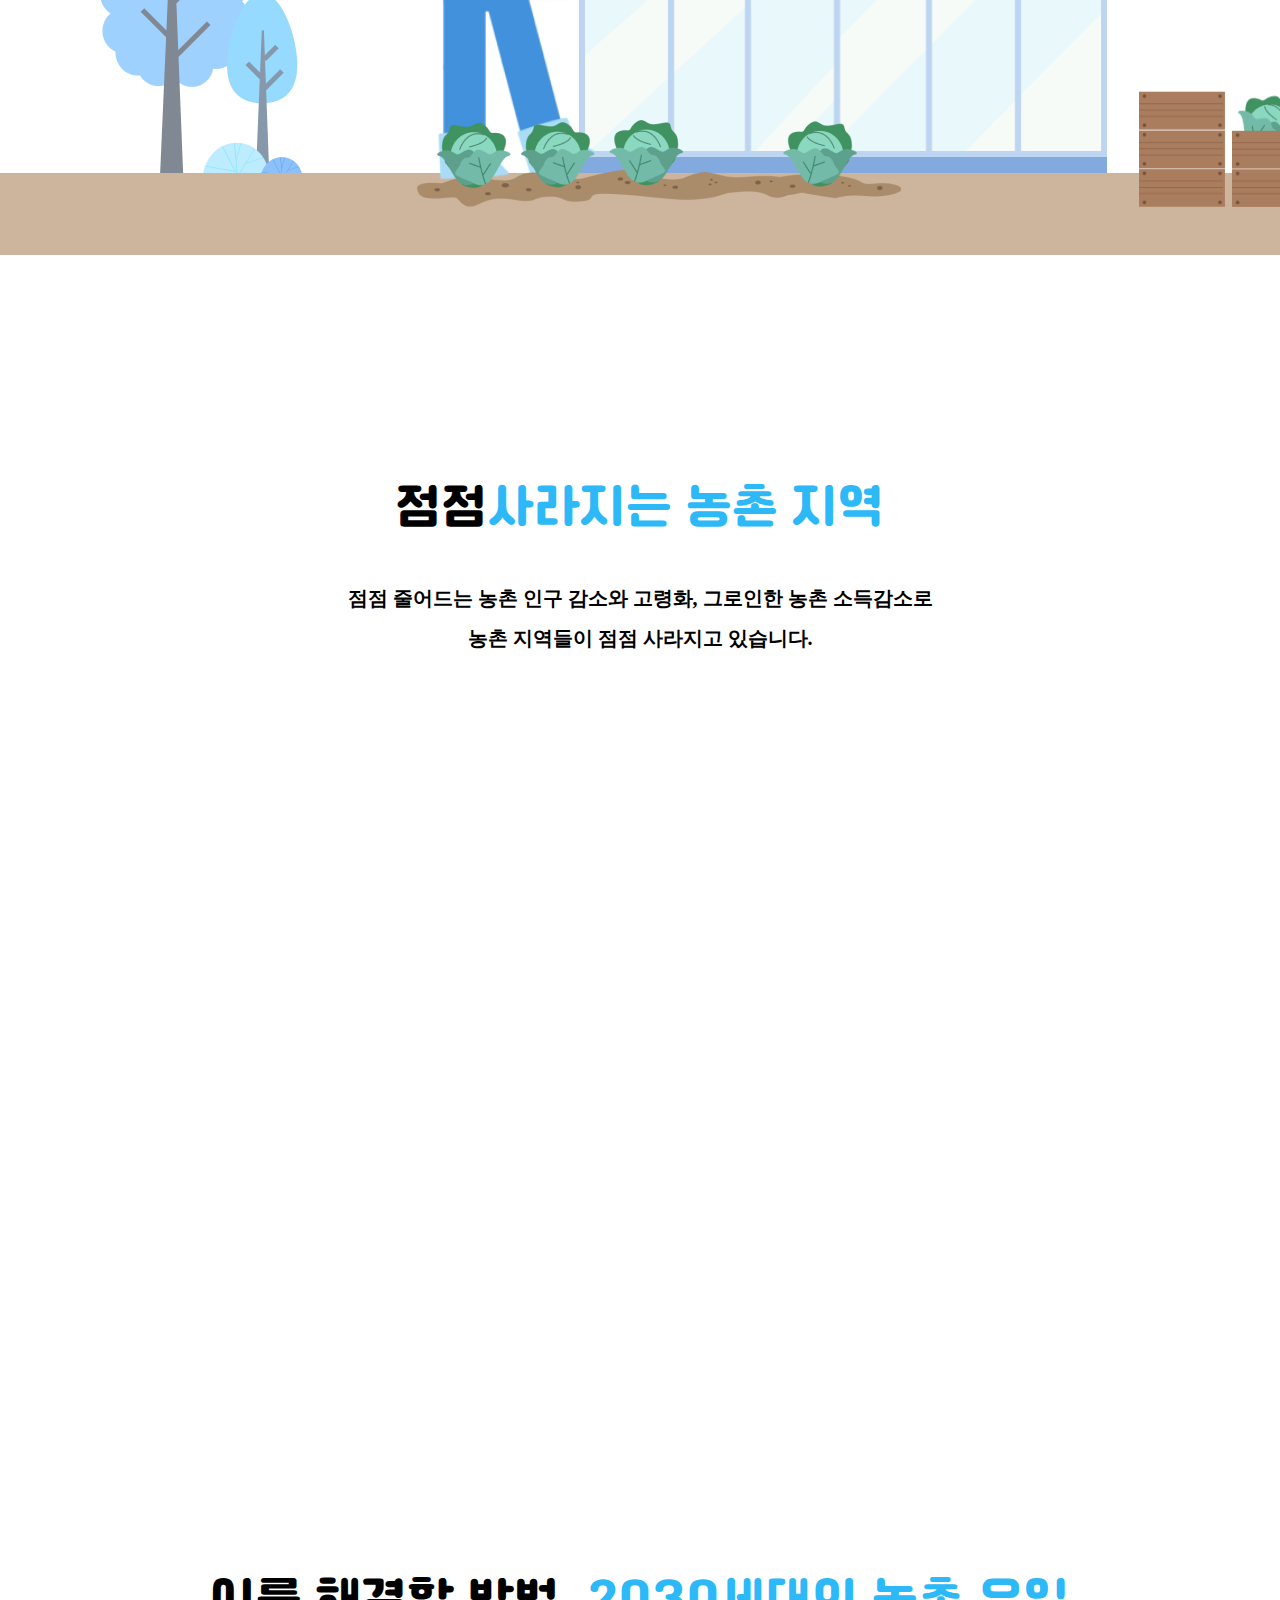
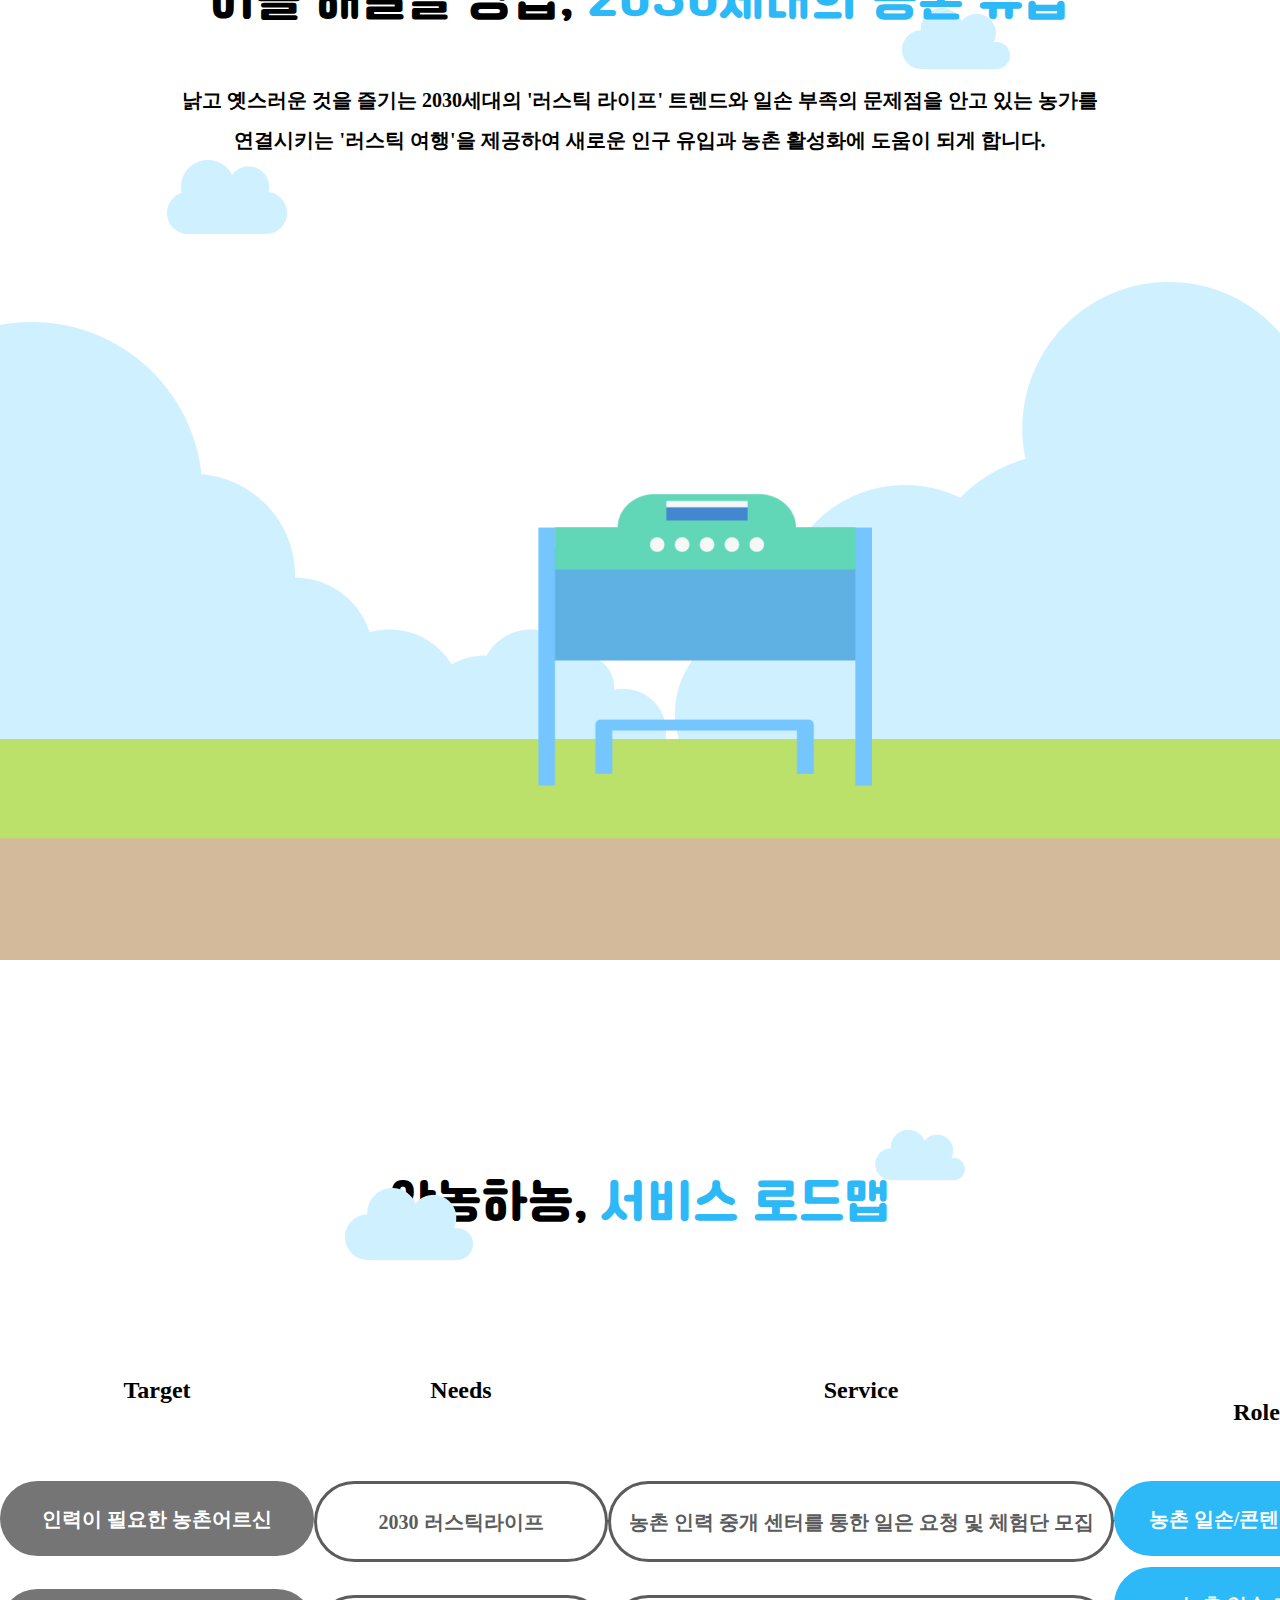
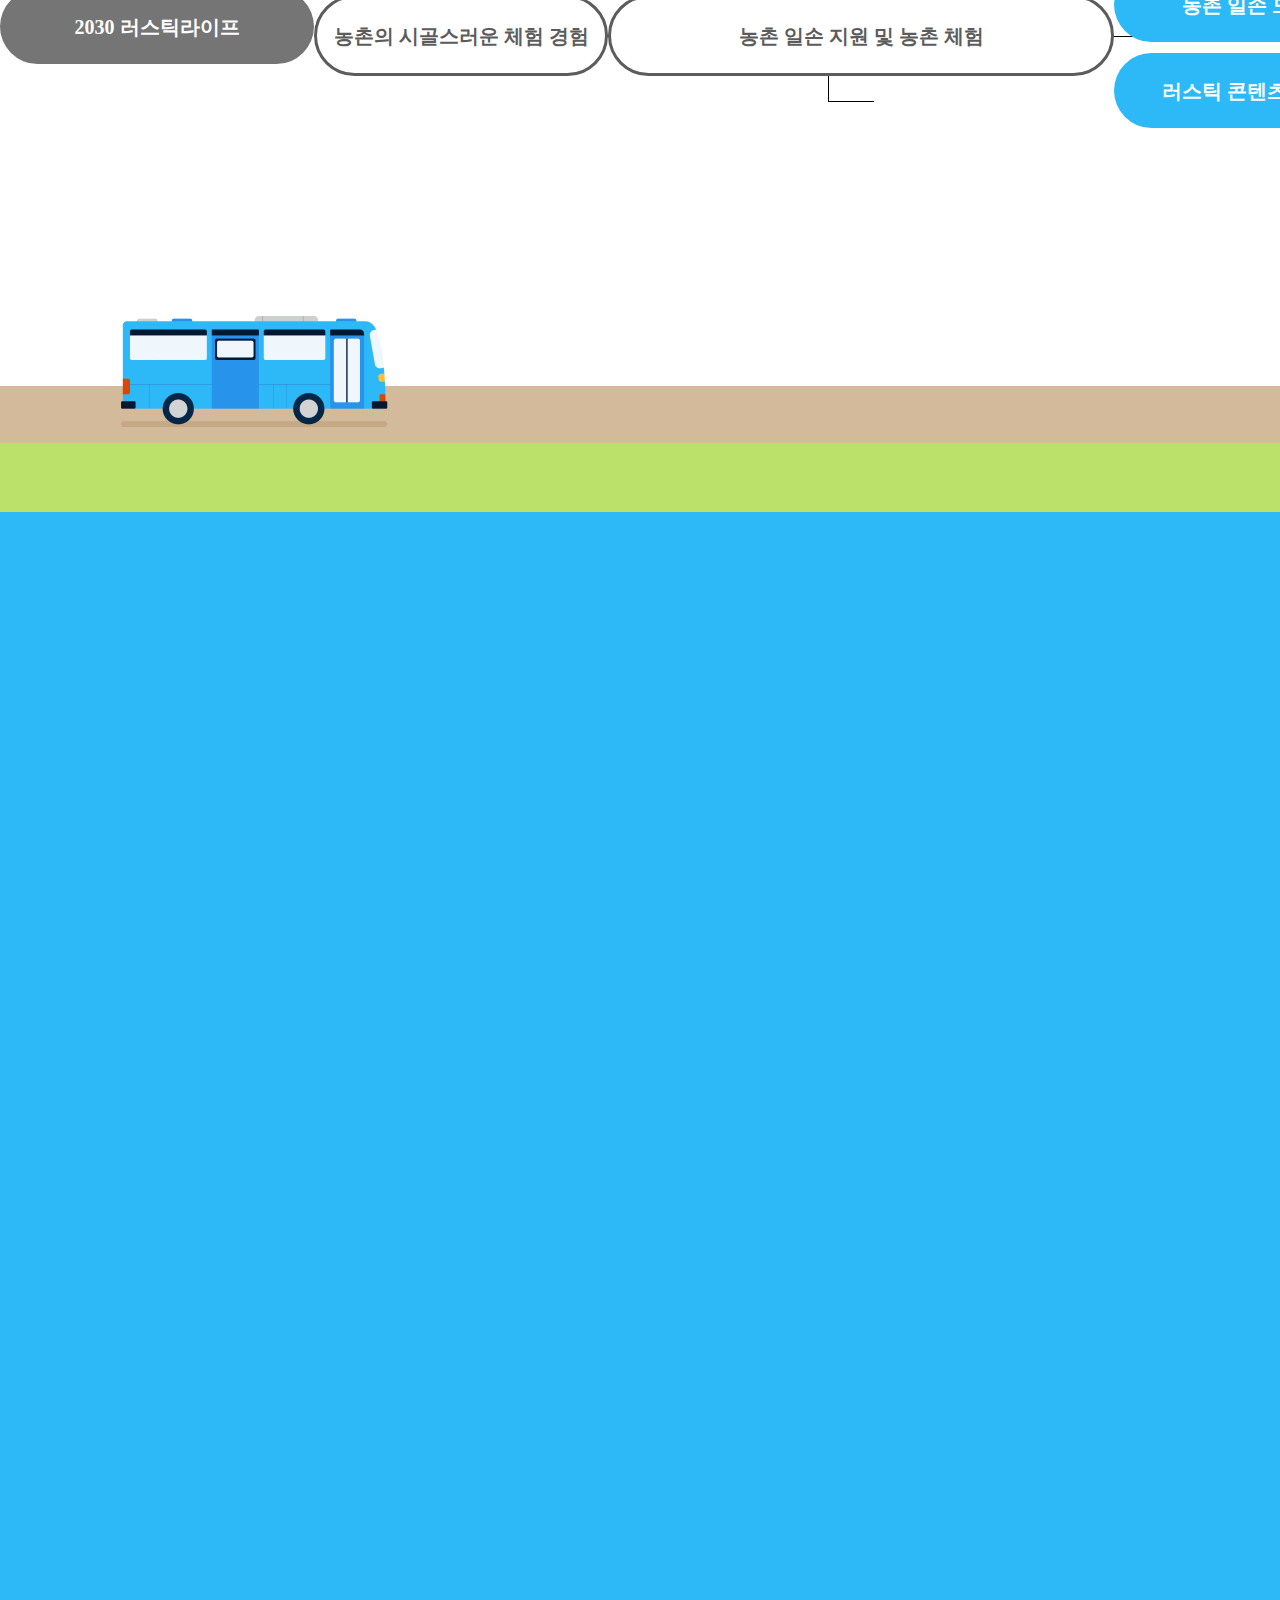
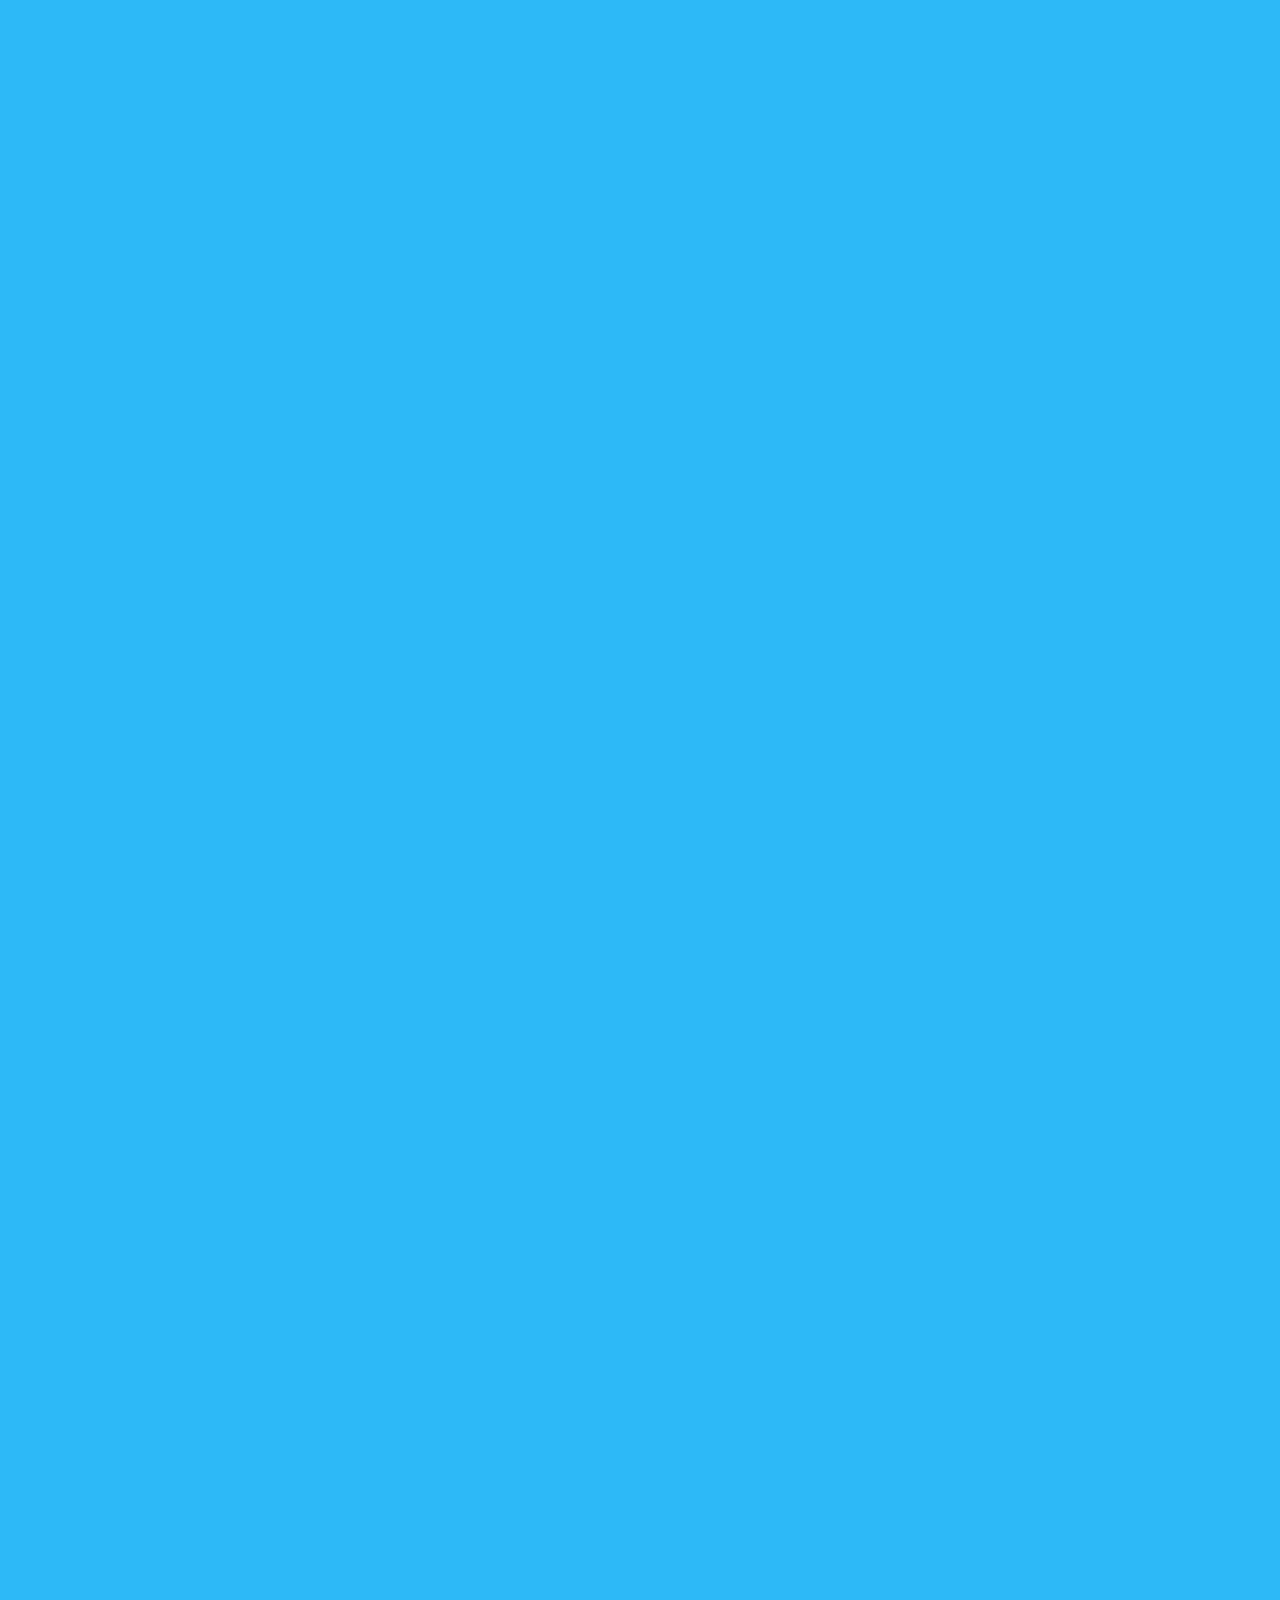
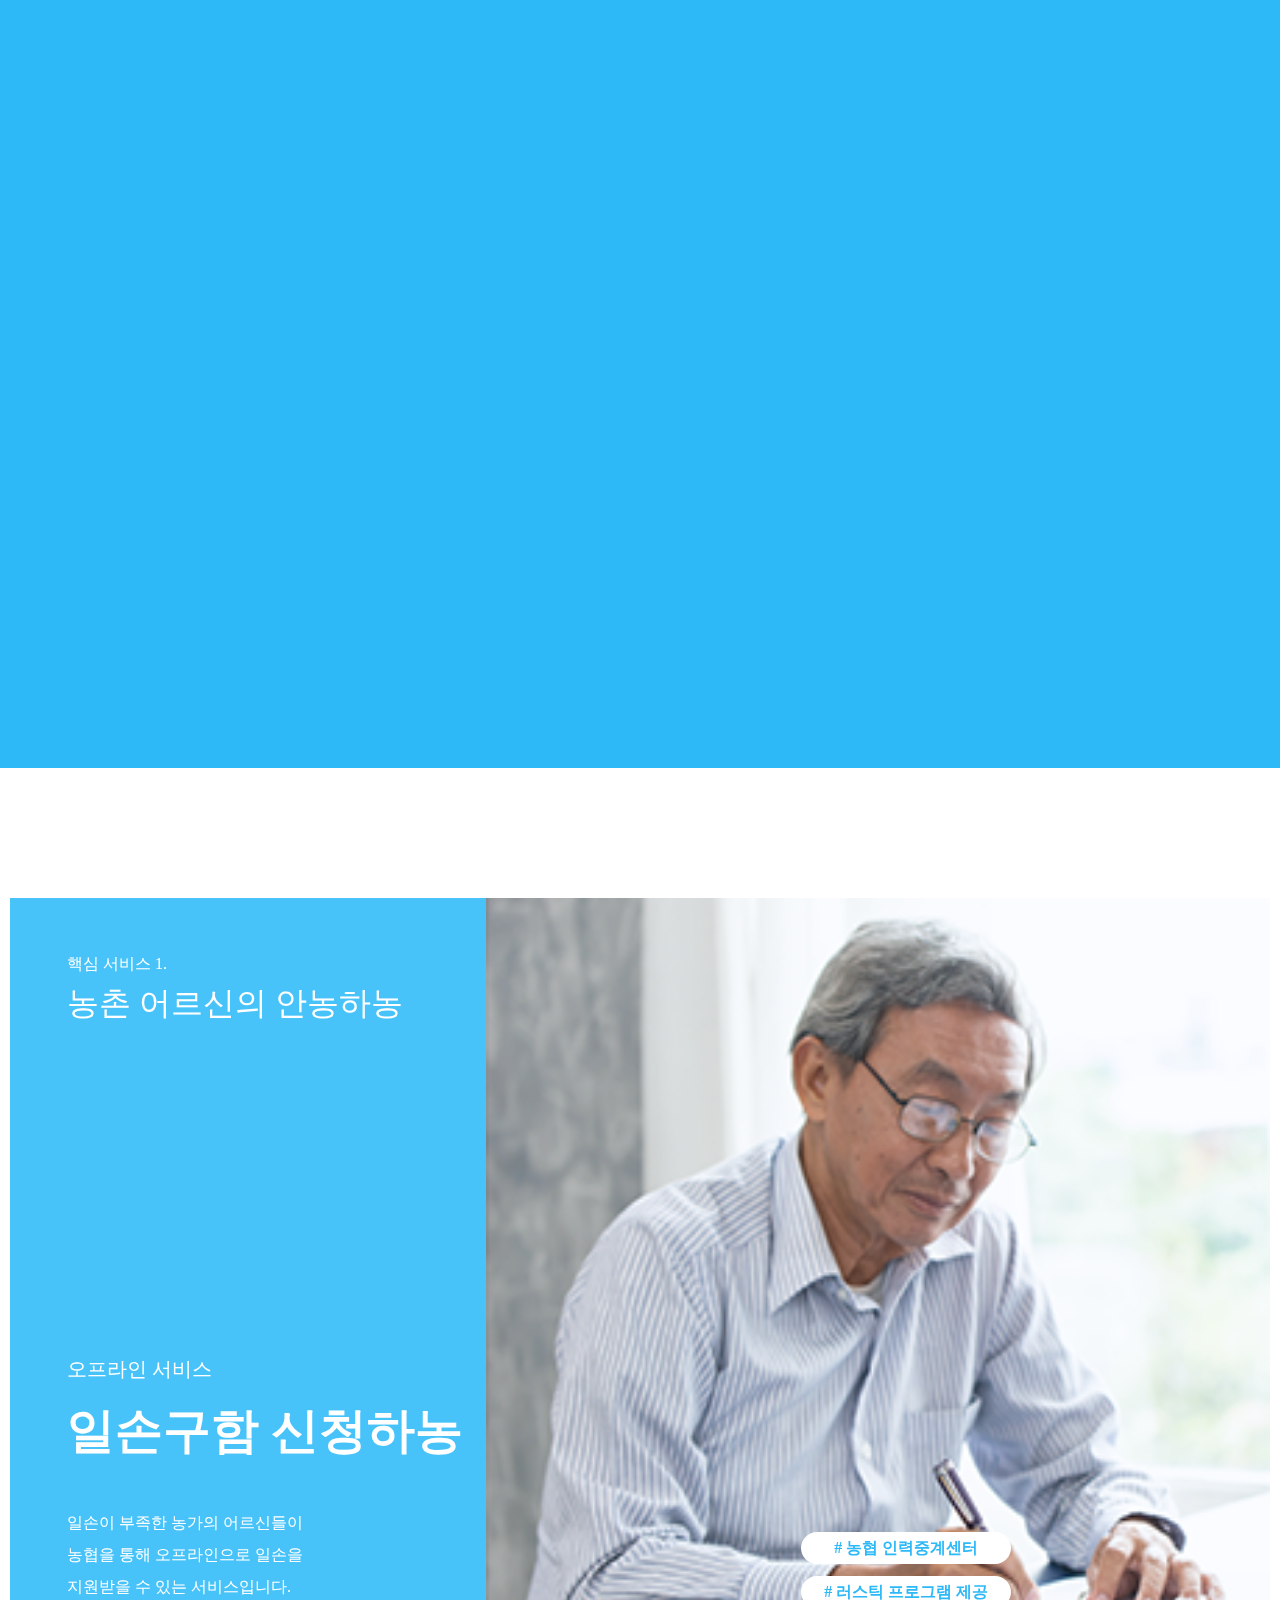
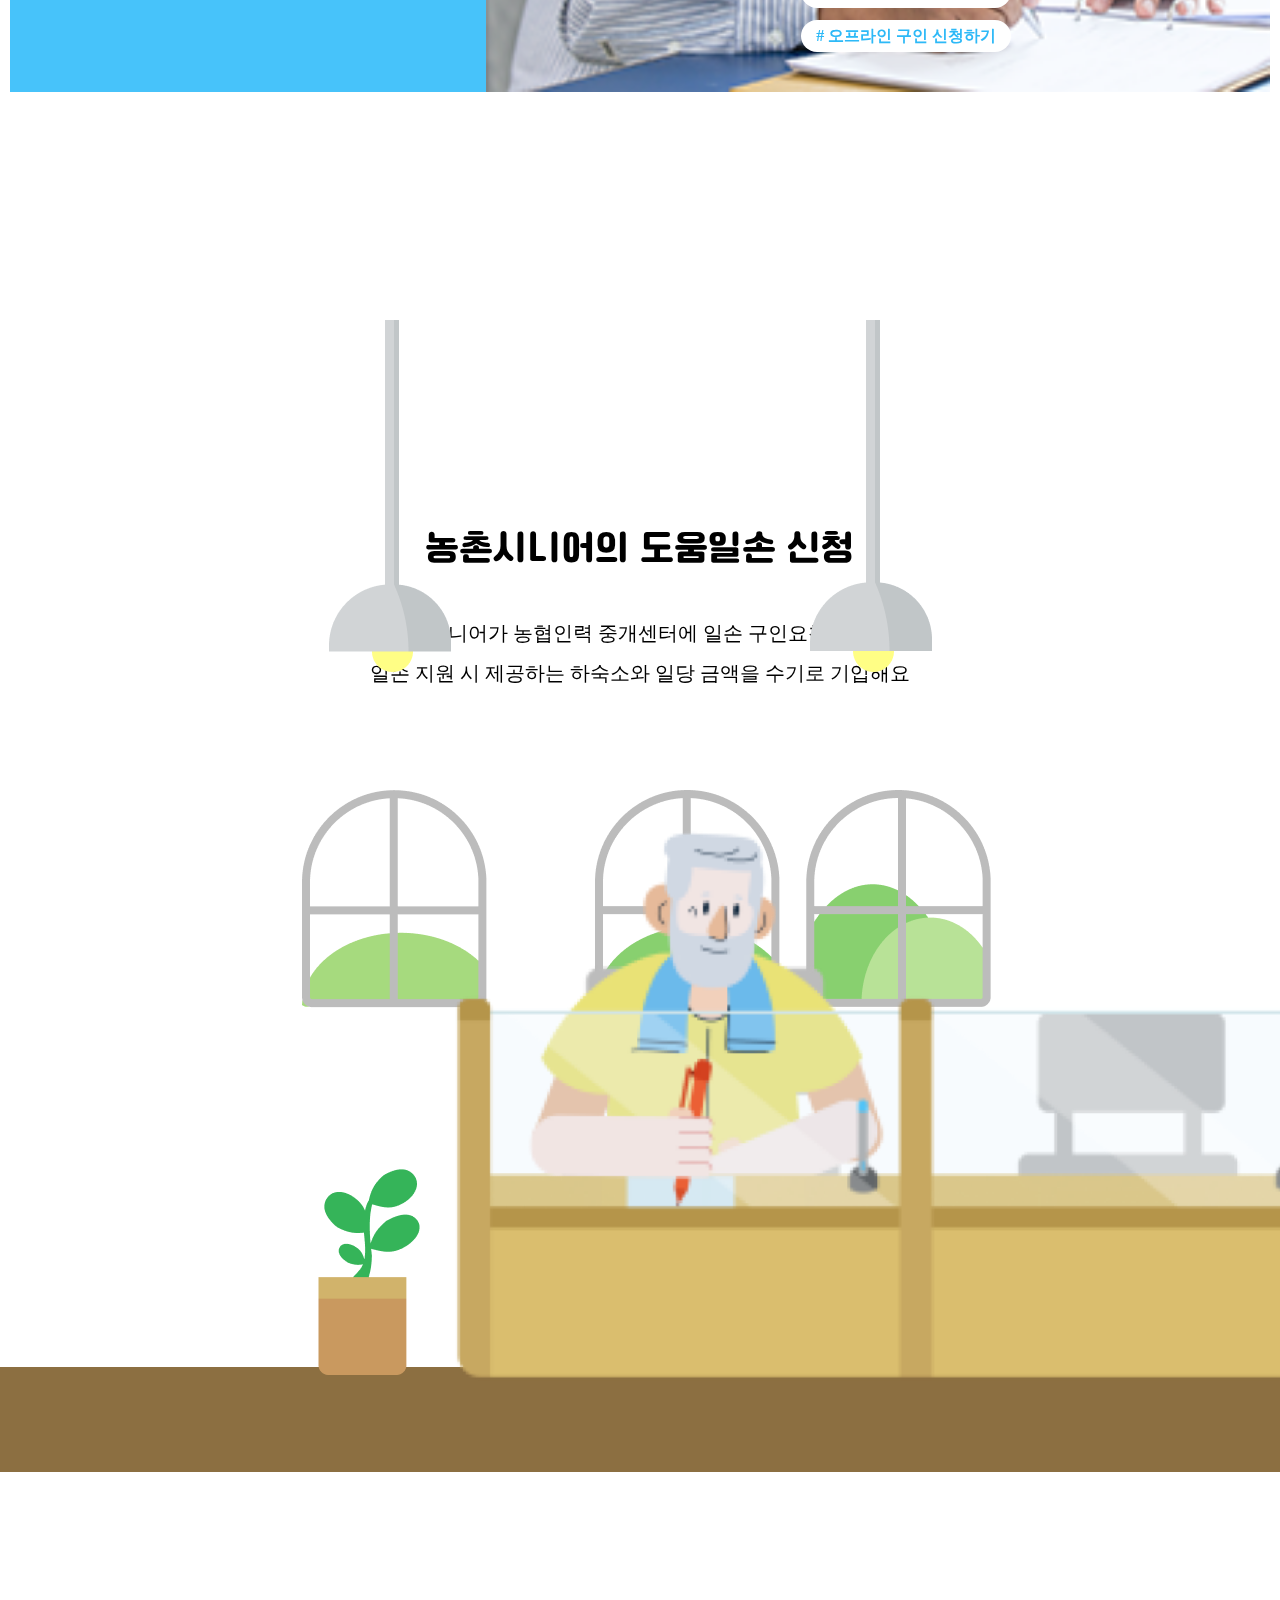
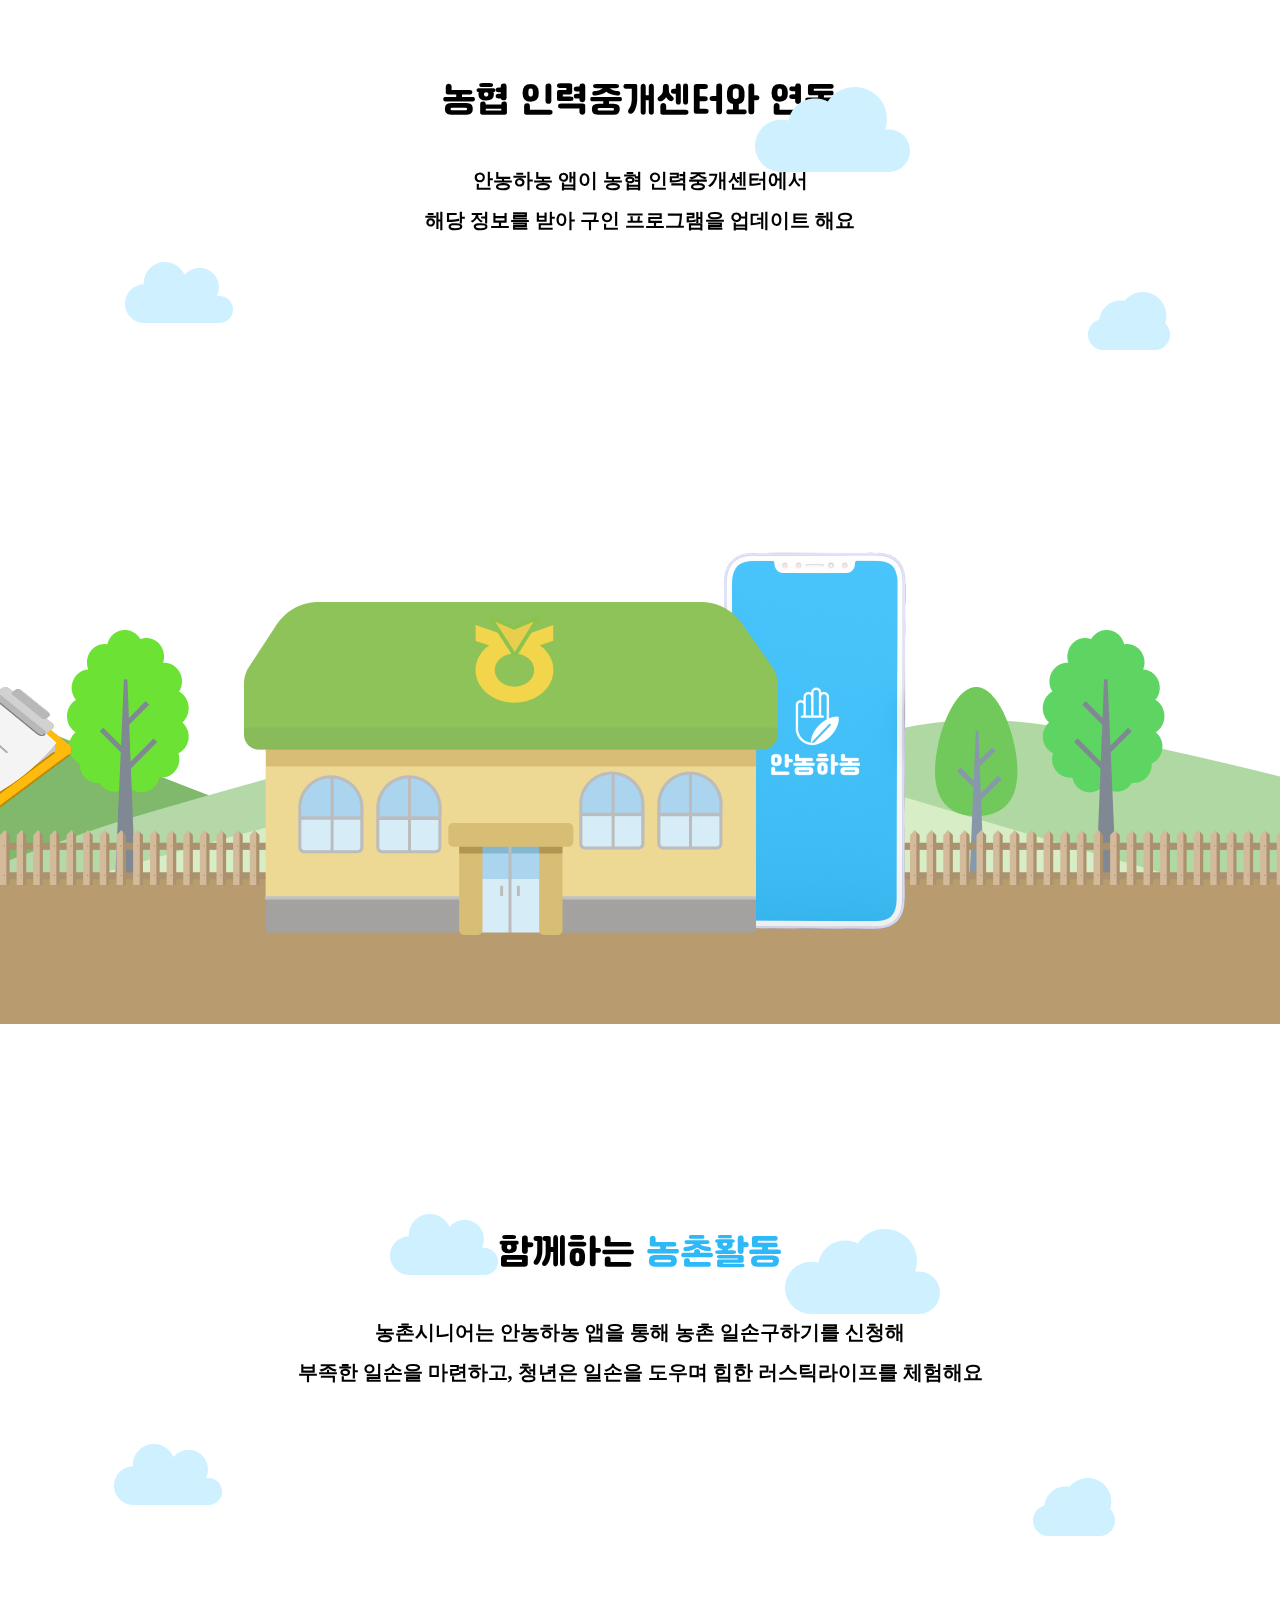
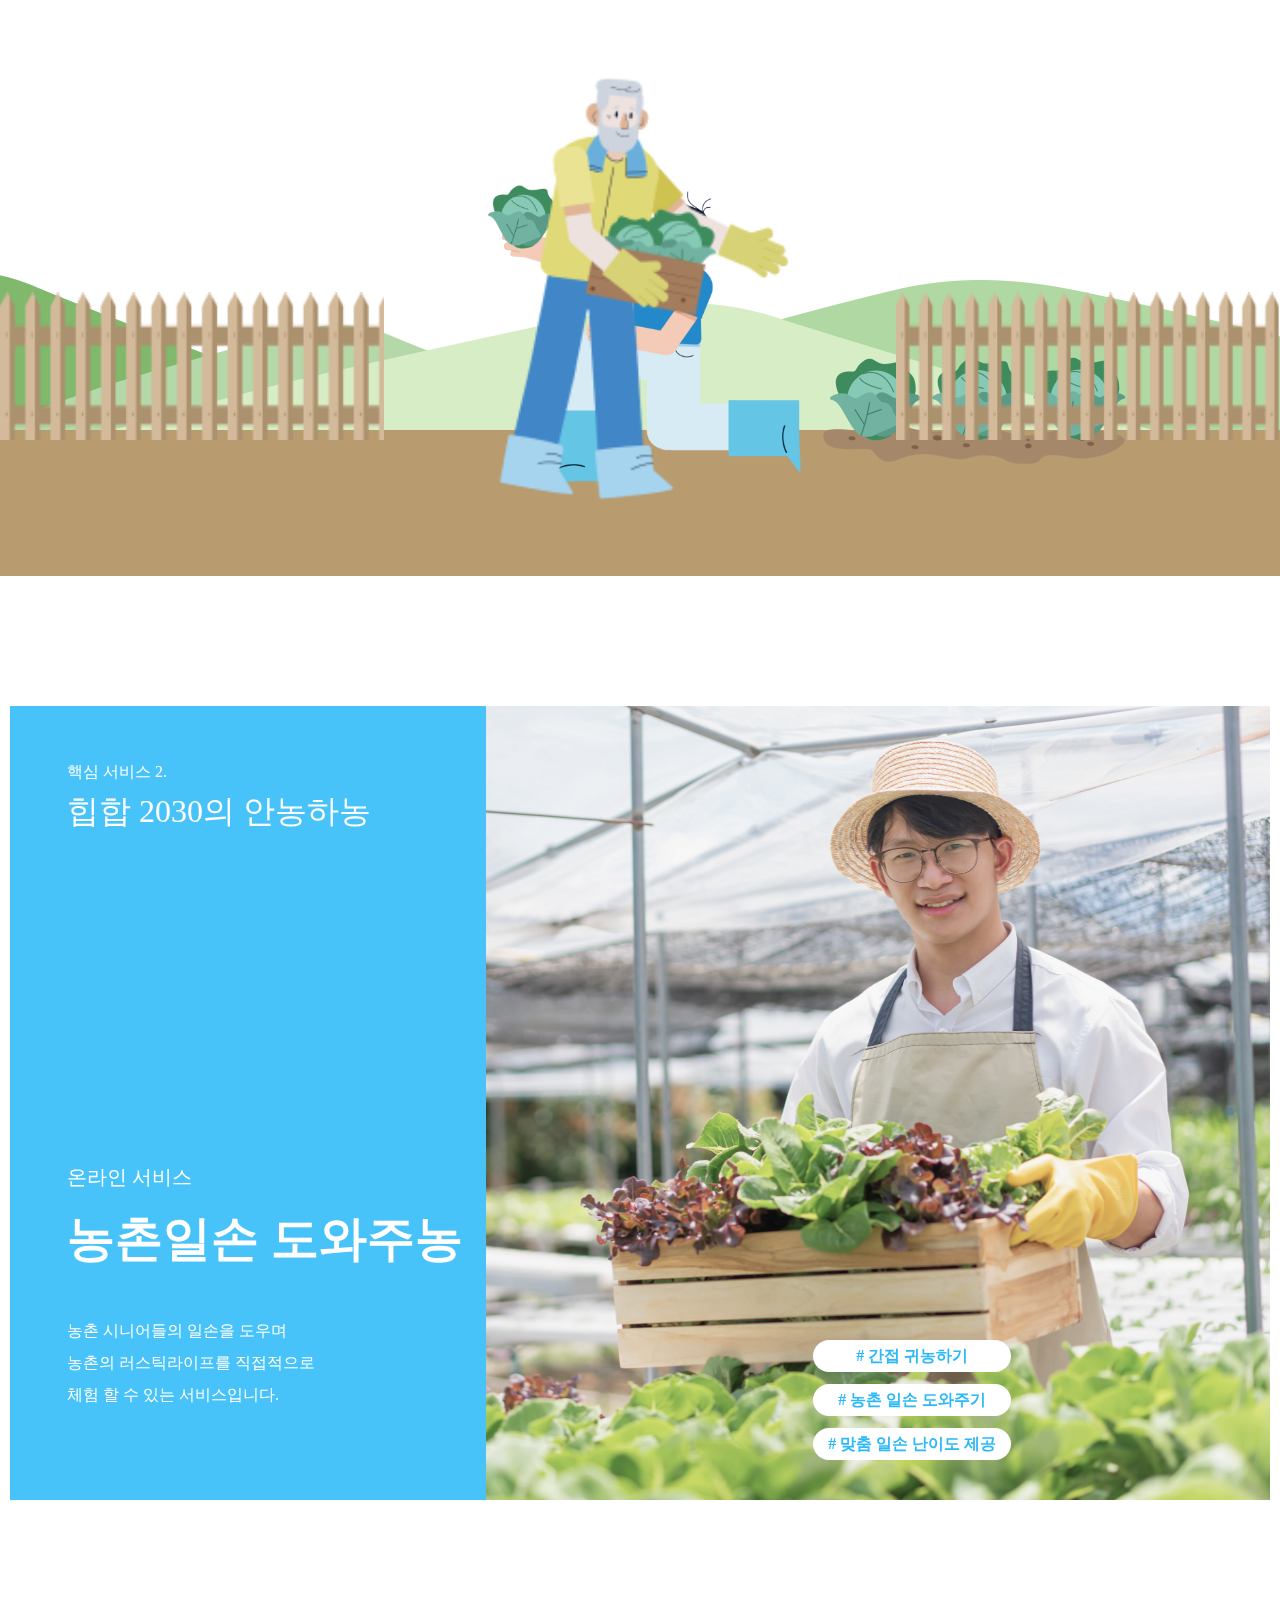
==== commit 0e1a9a45: "3434343434" ====
--- a/index.html
+++ b/index.html
@@ -134,7 +134,7 @@
 
         <section id="sct5" class="section">
             <div id="textBox5">
-                <h2>이를 해결할 방법,<span>2030세대의 농촌 유입</span></h2>
+                <h2>이를 해결할 방법, <span> 2030세대의 농촌 유입</span></h2>
                 <p>낡고 옛스러운 것을 즐기는 2030세대의 '러스틱 라이프' 트렌드와
                 일손 부족의 문제점을 안고 있는 농가를<br>연결시키는 '러스틱 여행'을 제공하여
                 새로운 인구 유입과 농촌 활성화에 도움이 되게 합니다.</p>
--- a/css/main1680.css
+++ b/css/main1680.css
@@ -562,7 +562,7 @@
 }
     
     #sct5 #cloudBundle5 img{position: absolute; z-index: -2;}
-    /* #sct5 #cloudBundle5 img:nth-child(1){} */
+    #sct5 #cloudBundle5 img:nth-child(1){bottom: 160px;}
     #sct5 #cloudBundle5 img:nth-child(2){right: 0;}
     #sct5 #cloudBundle5 img:nth-child(3){left: 167px; top: 352px;}
     #sct5 #cloudBundle5 img:nth-child(4){right: 270px; top: 200px;}
@@ -601,6 +601,7 @@
 }
 #sct6 #charactorBox {
     bottom: -730px;
+    left: 100px;
     position: absolute;
 }
 #sct6 #charactorBox img {
@@ -2038,7 +2039,8 @@
     width: 1196px;
     top: 676px;
     left: 400px;
-    z-index: -1;
+    z-index: -2;
+background-color: white;
     border-top: 1px solid black;
     position: absolute;
 }
@@ -2046,6 +2048,7 @@
     position: absolute;
     border: 1px solid black;
     border-right: none;
+    background-color: white;
     width: 45px;
     height: 99px;
     top: 641px;
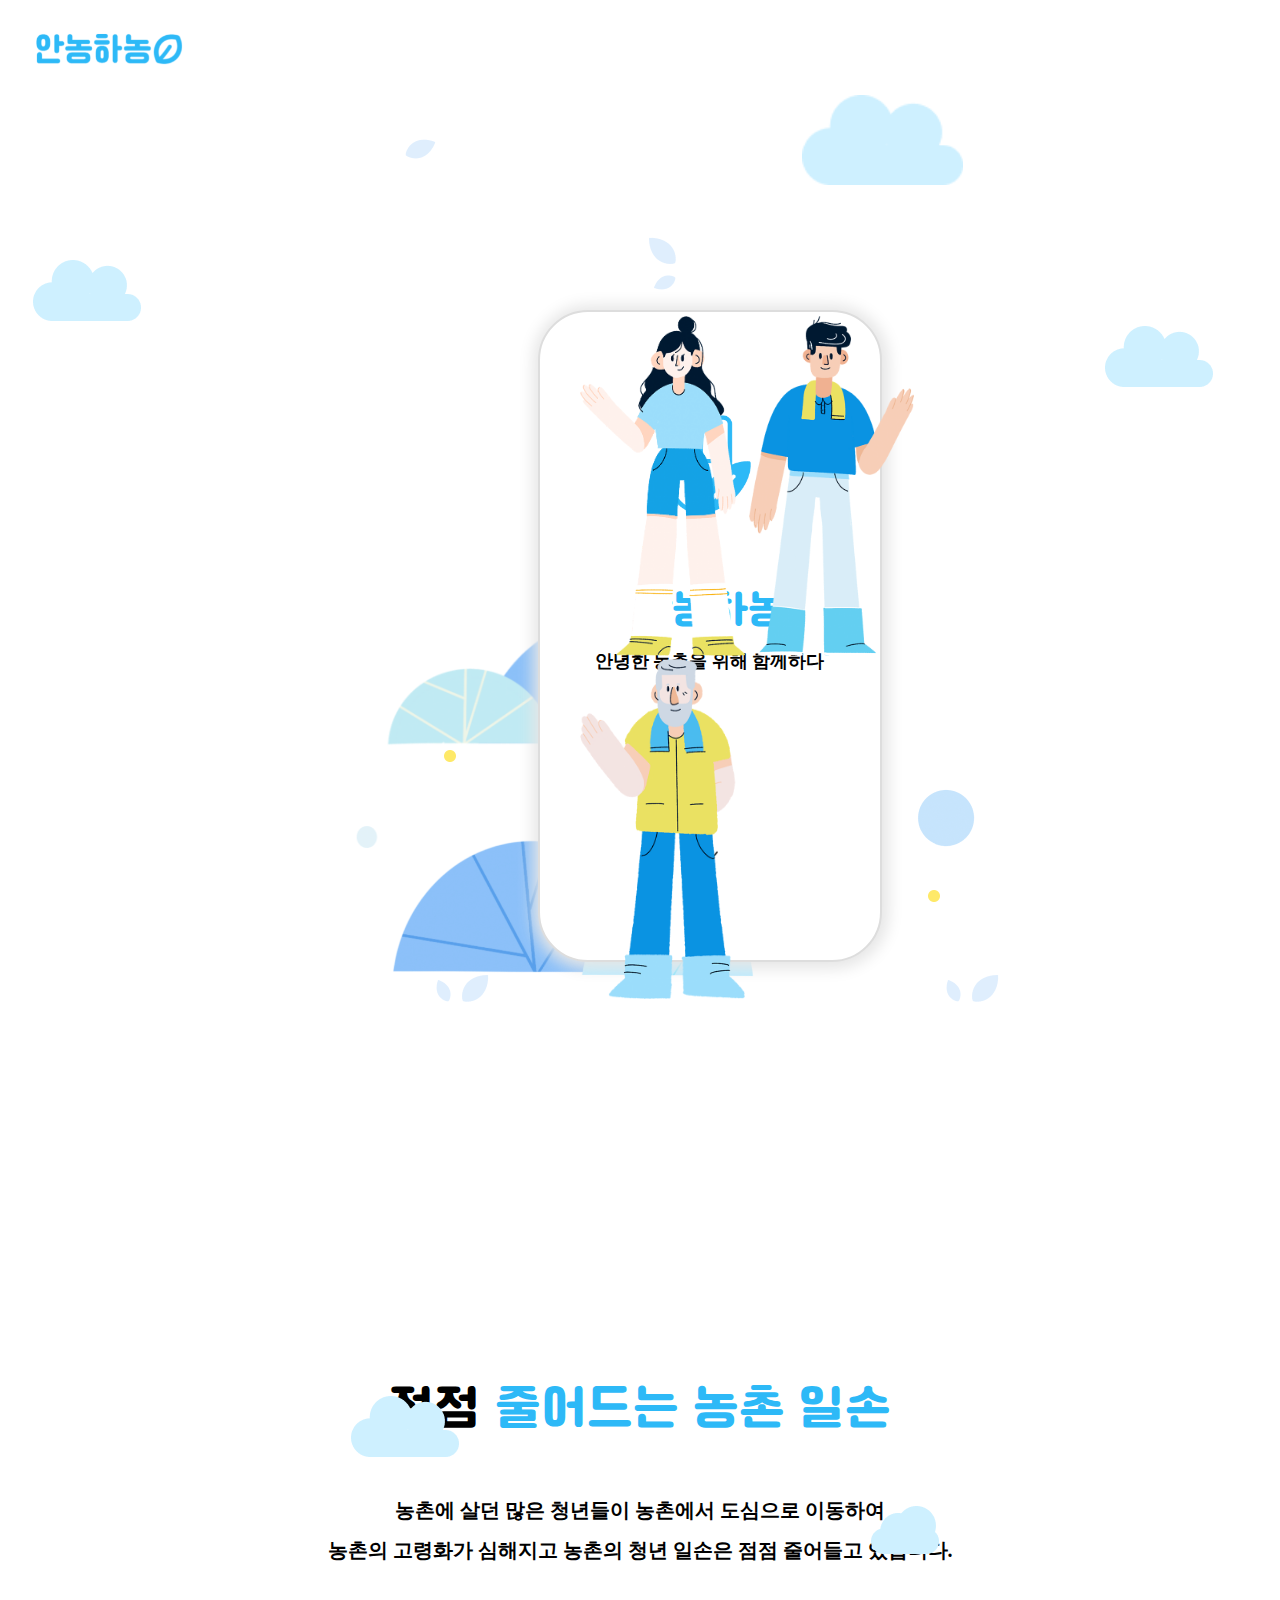
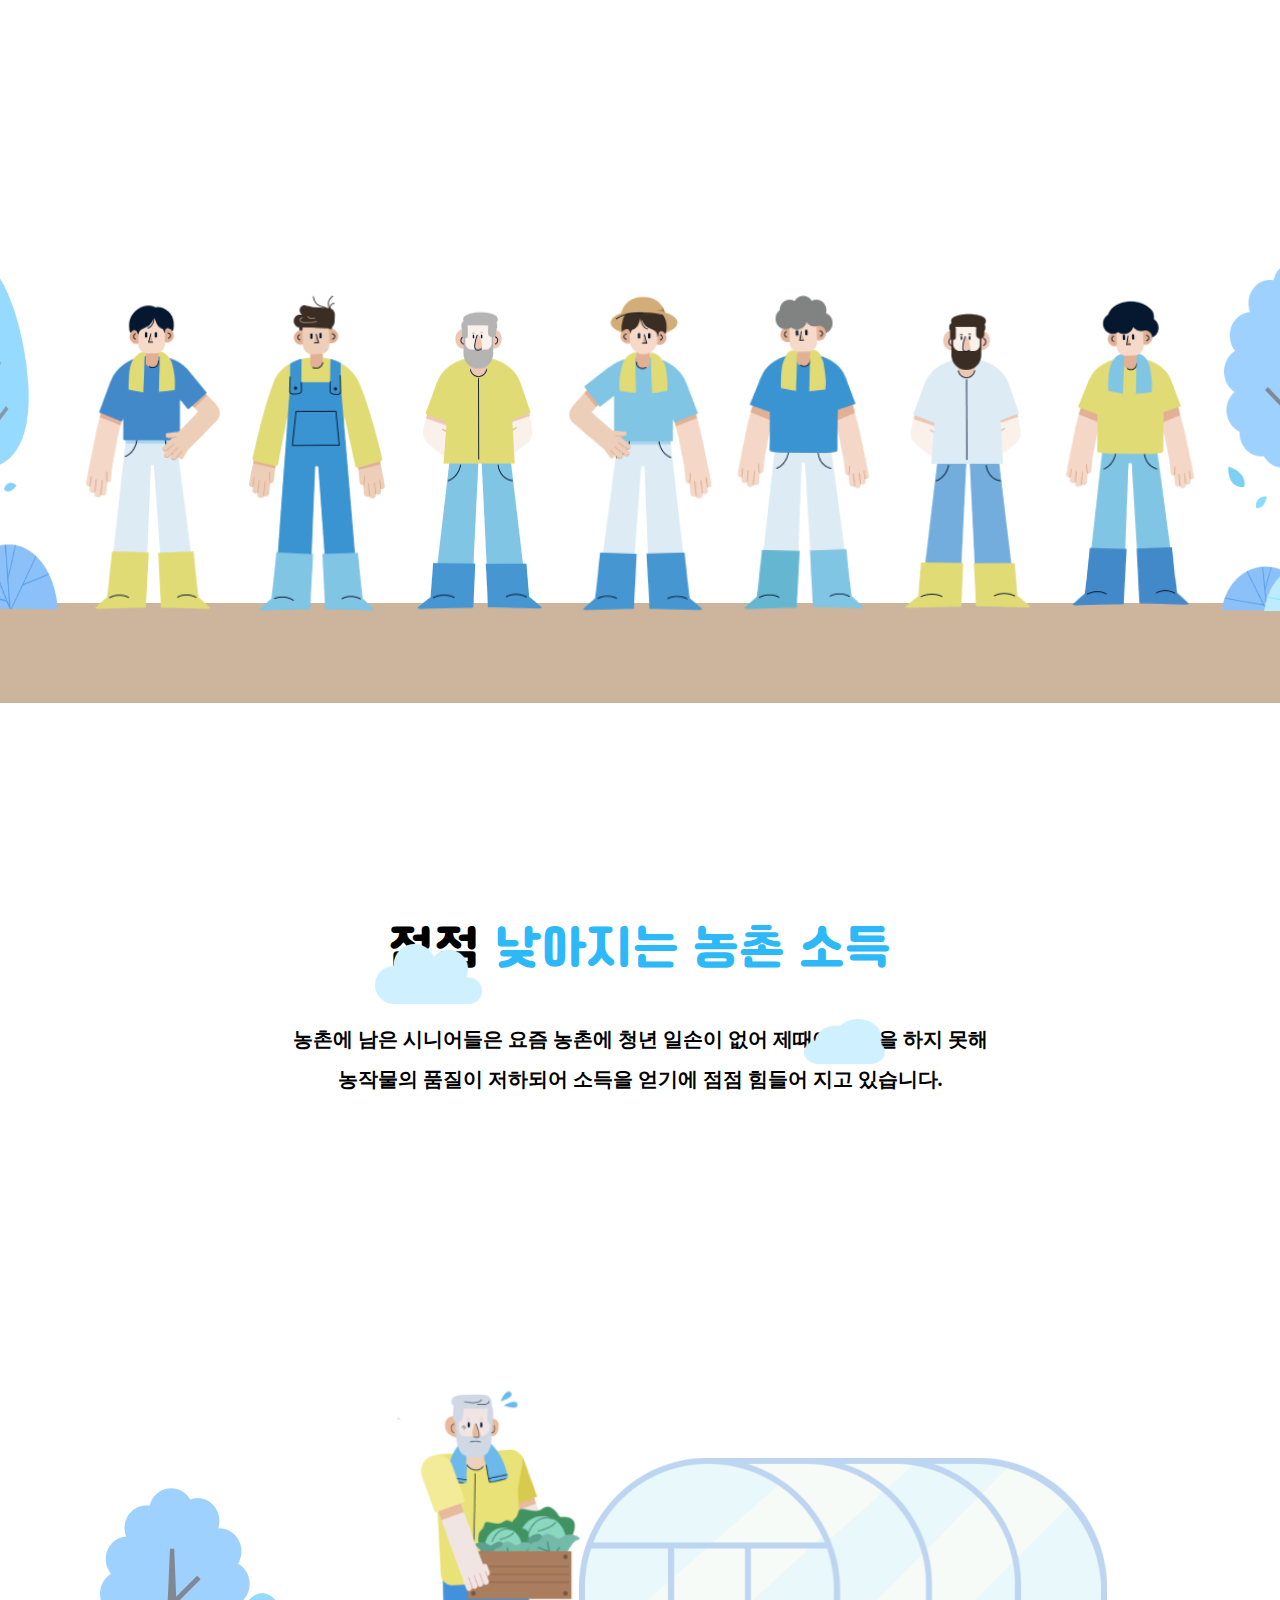
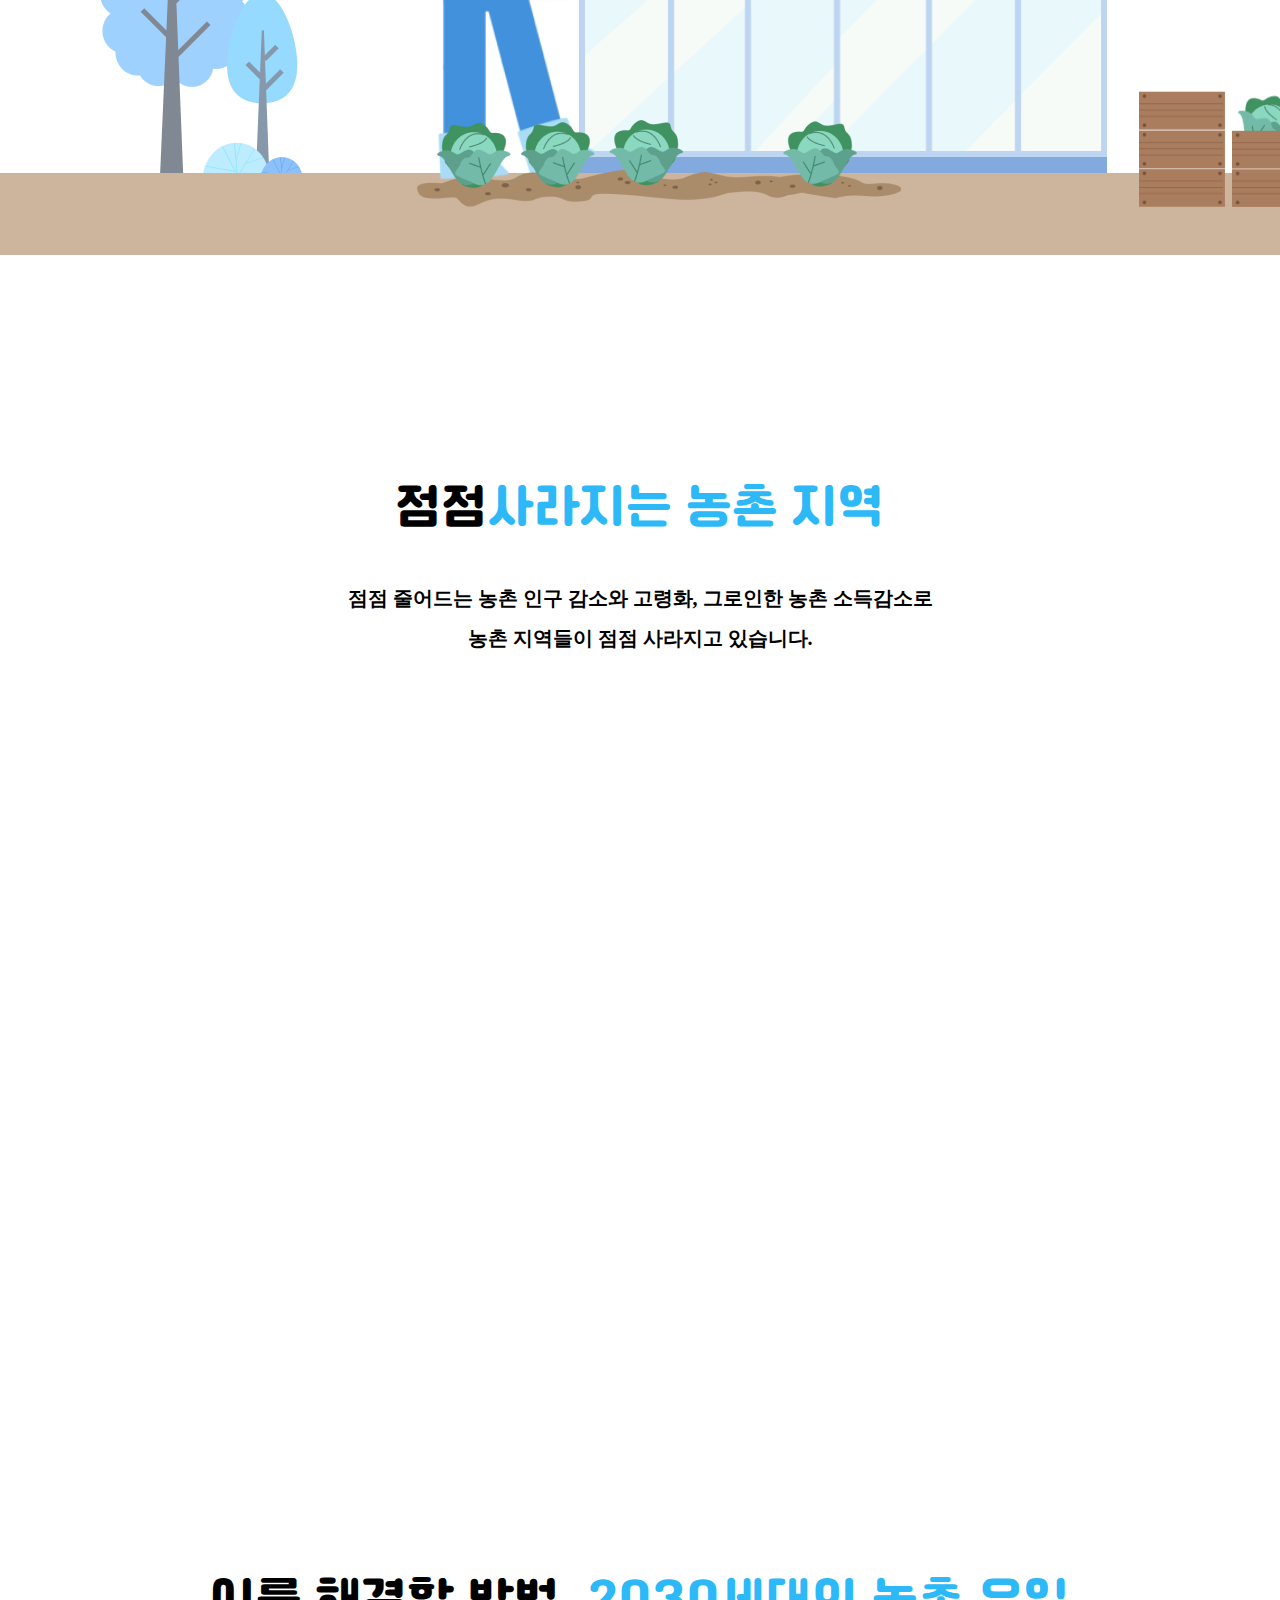
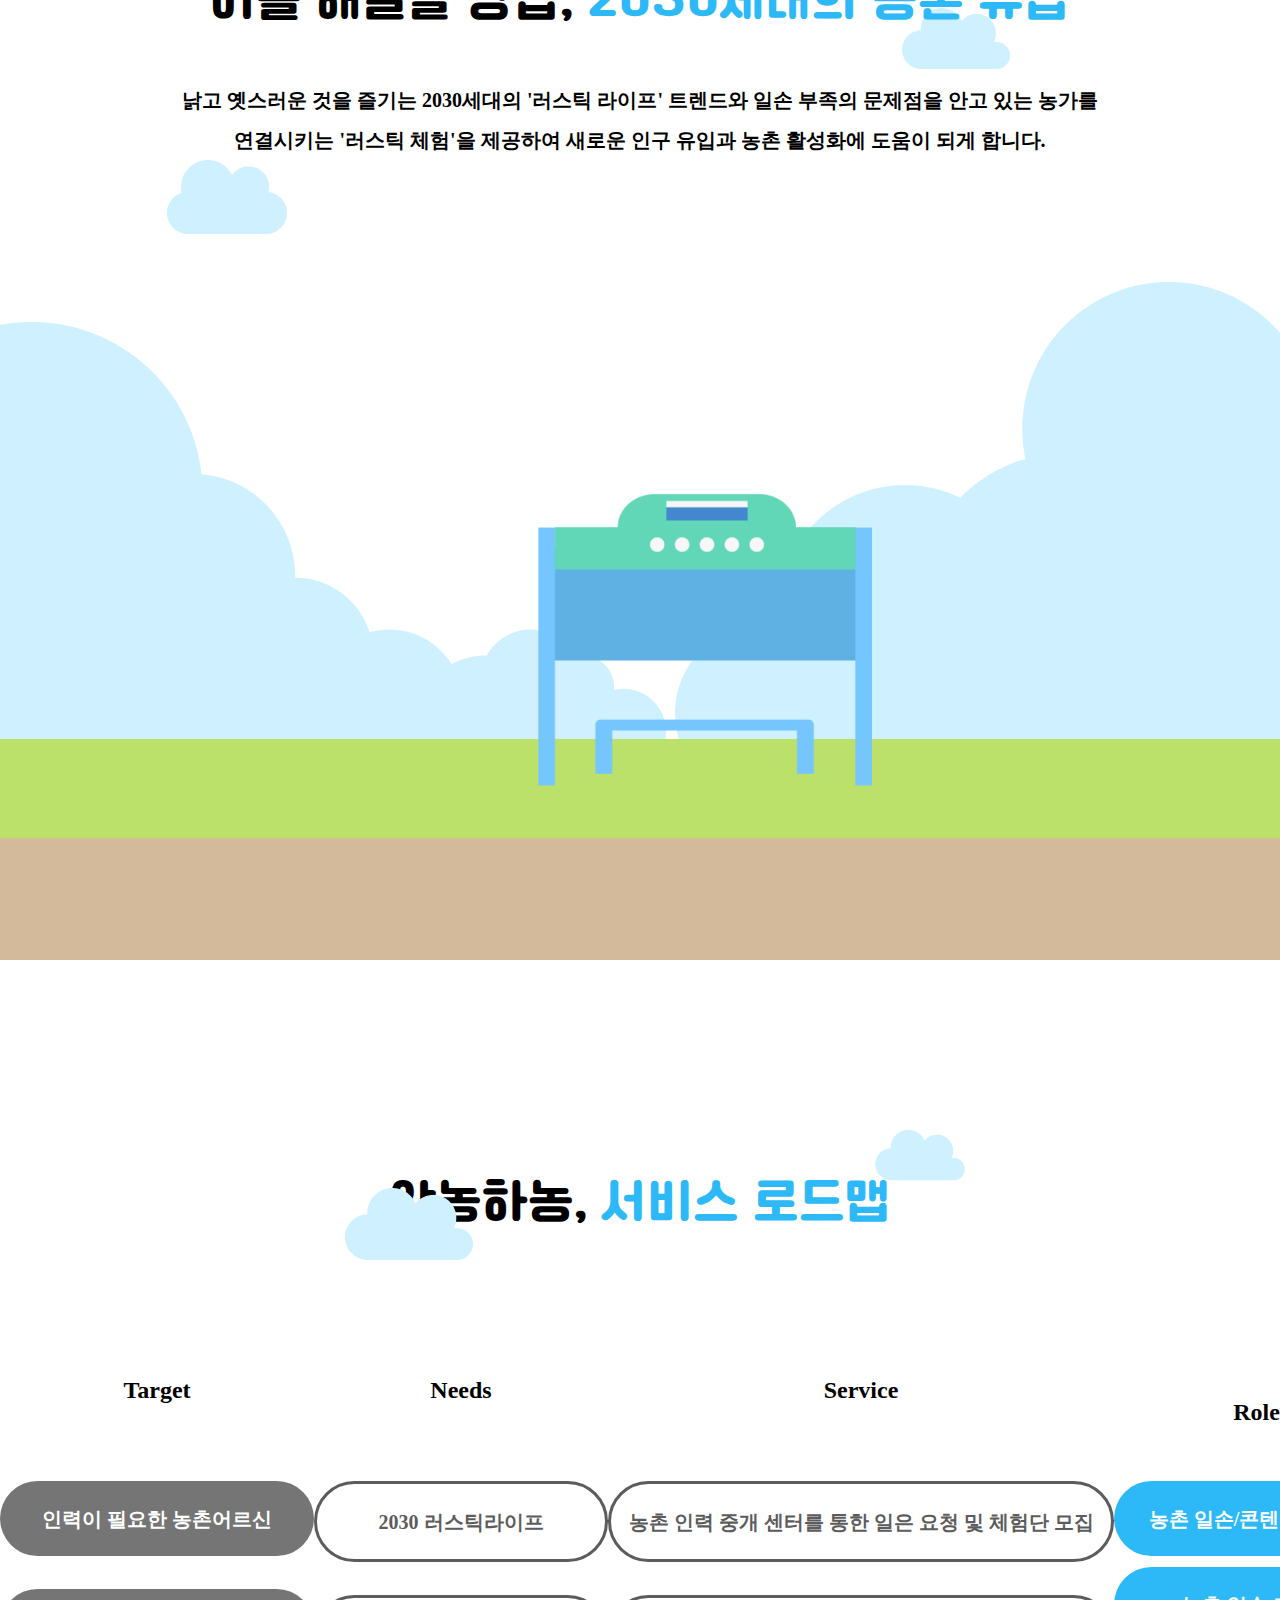
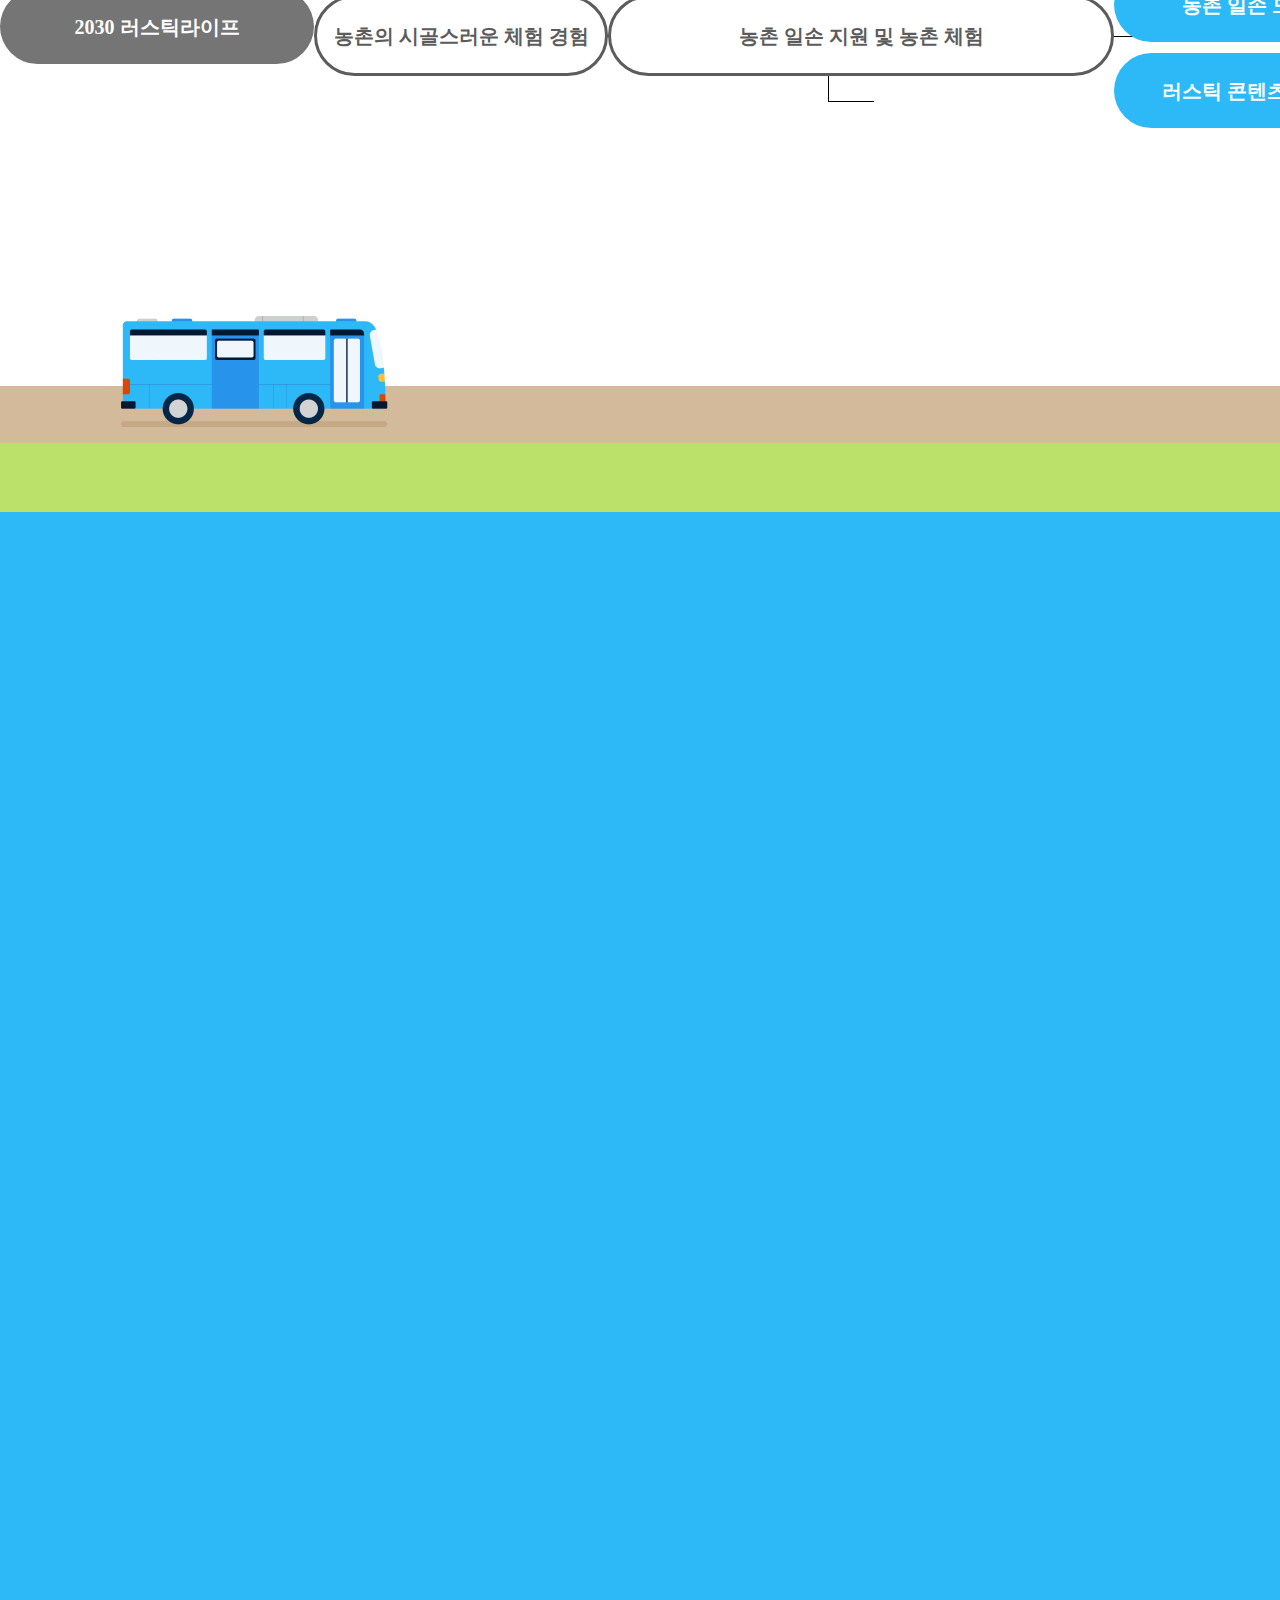
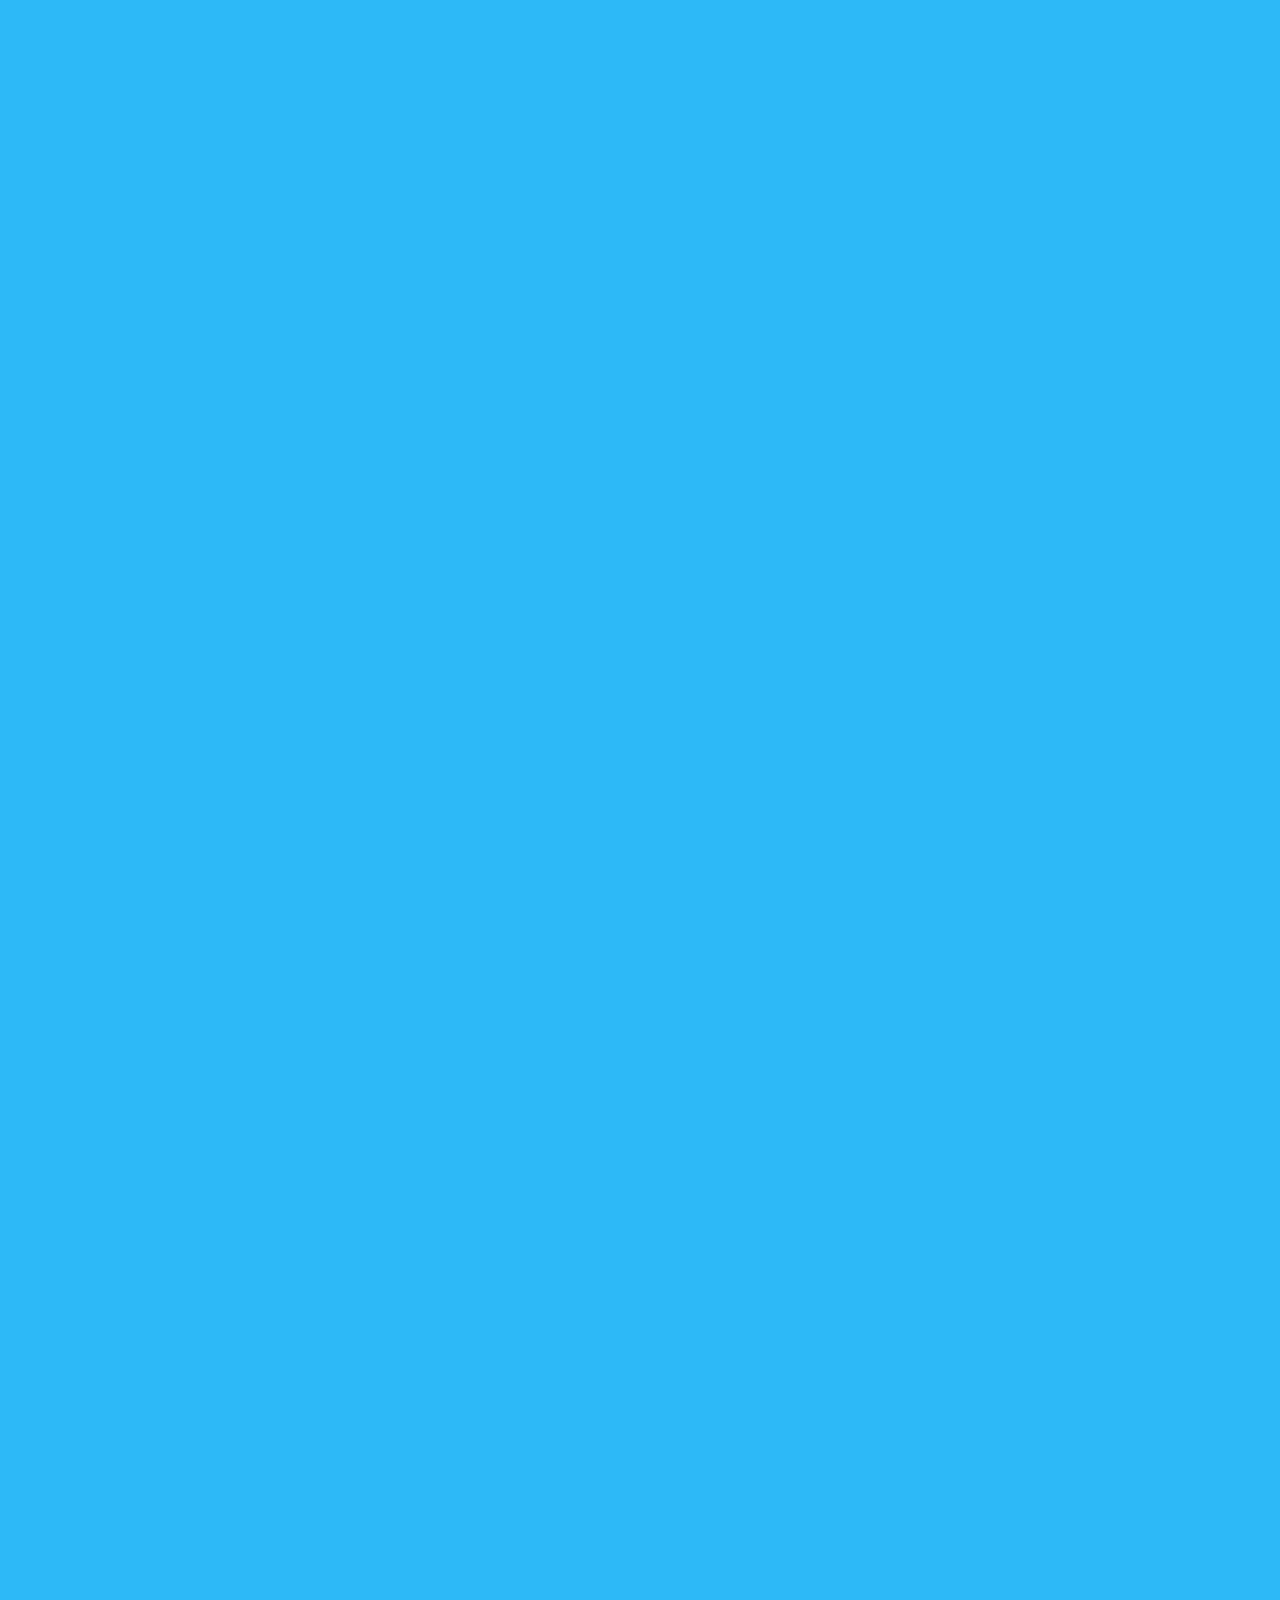
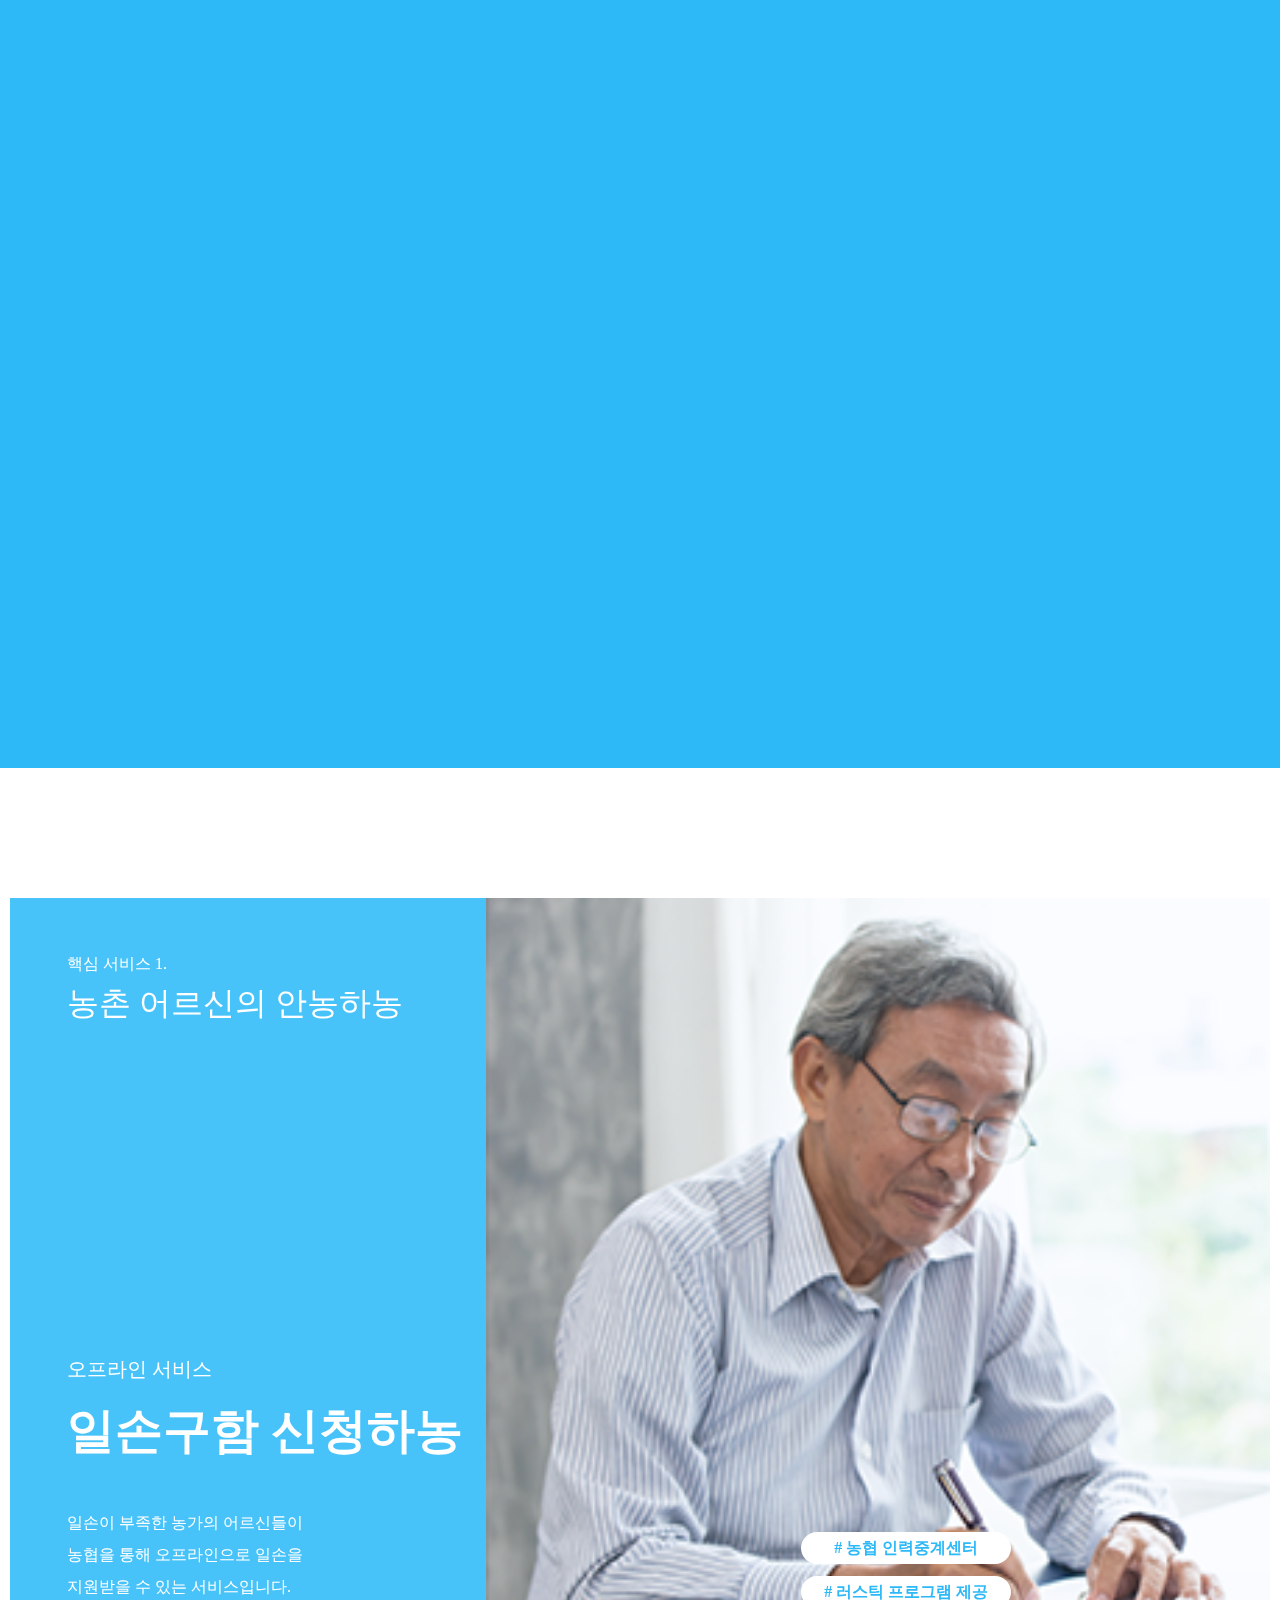
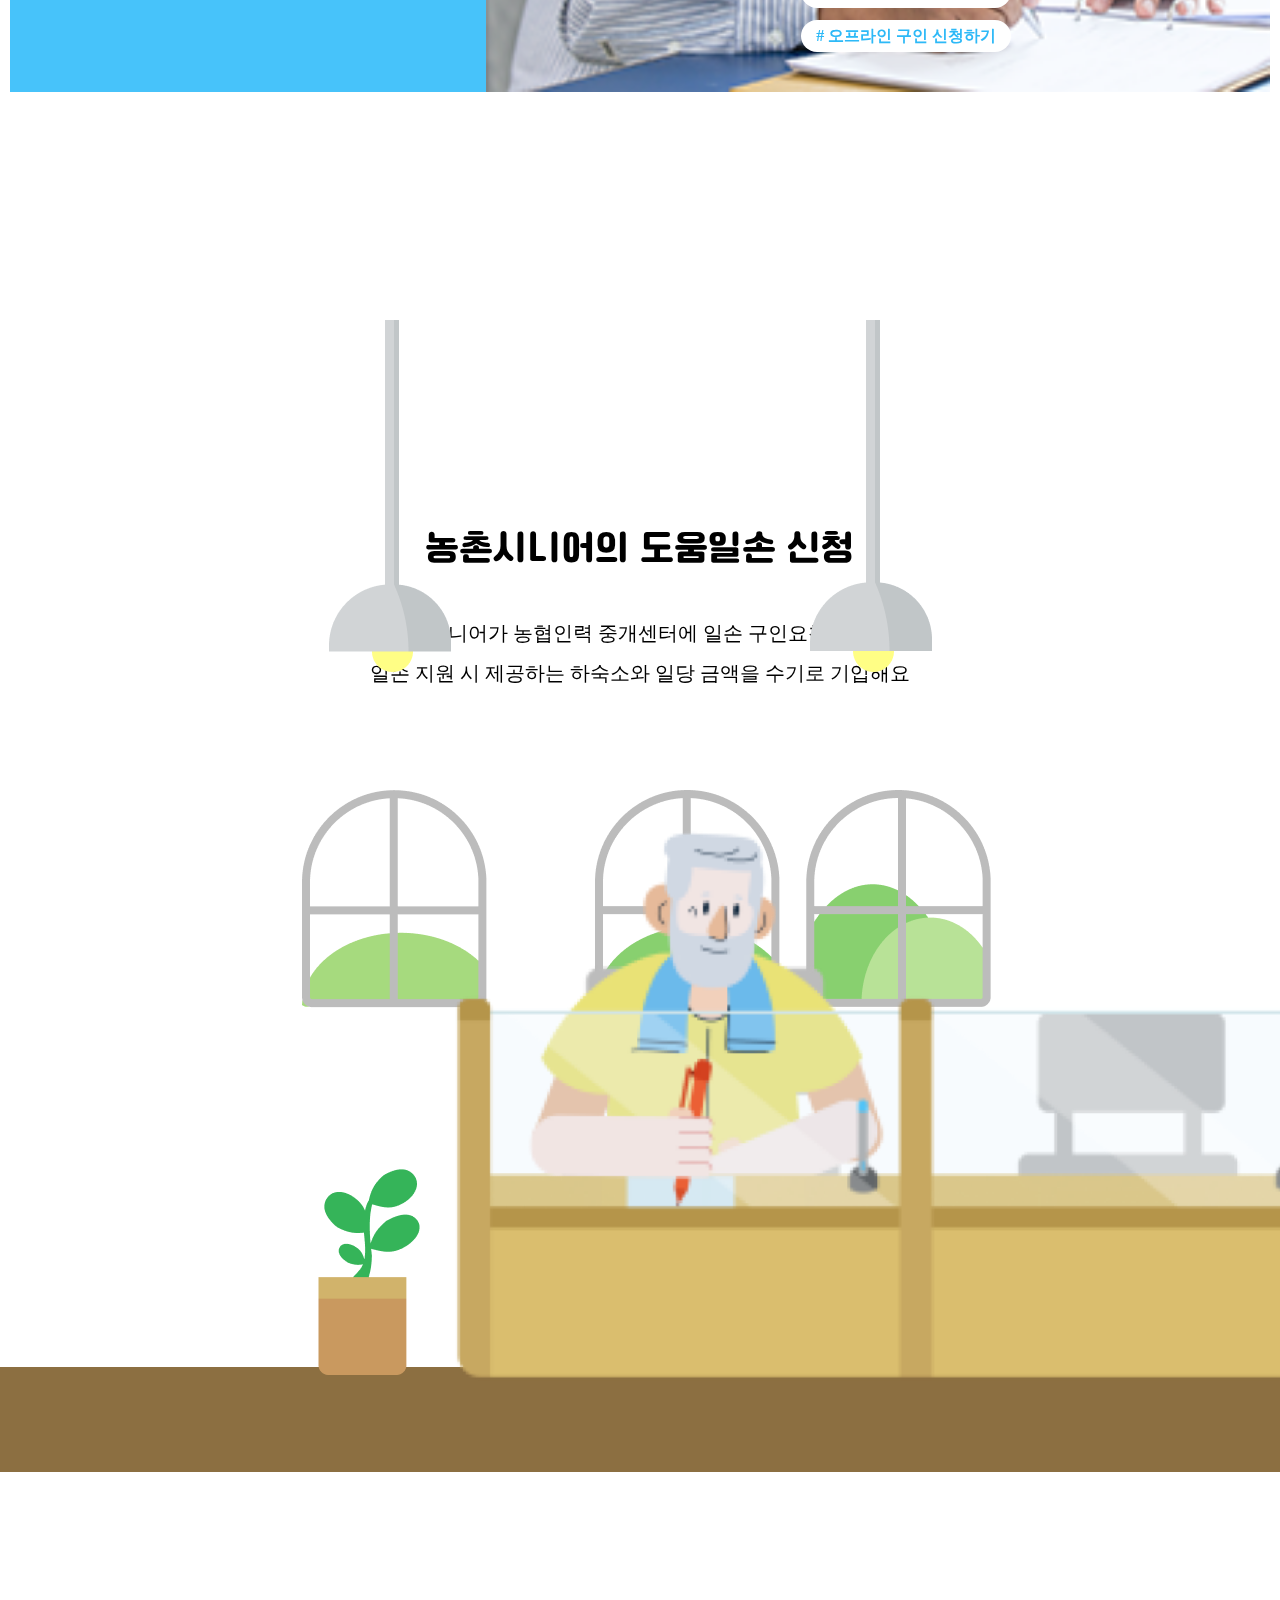
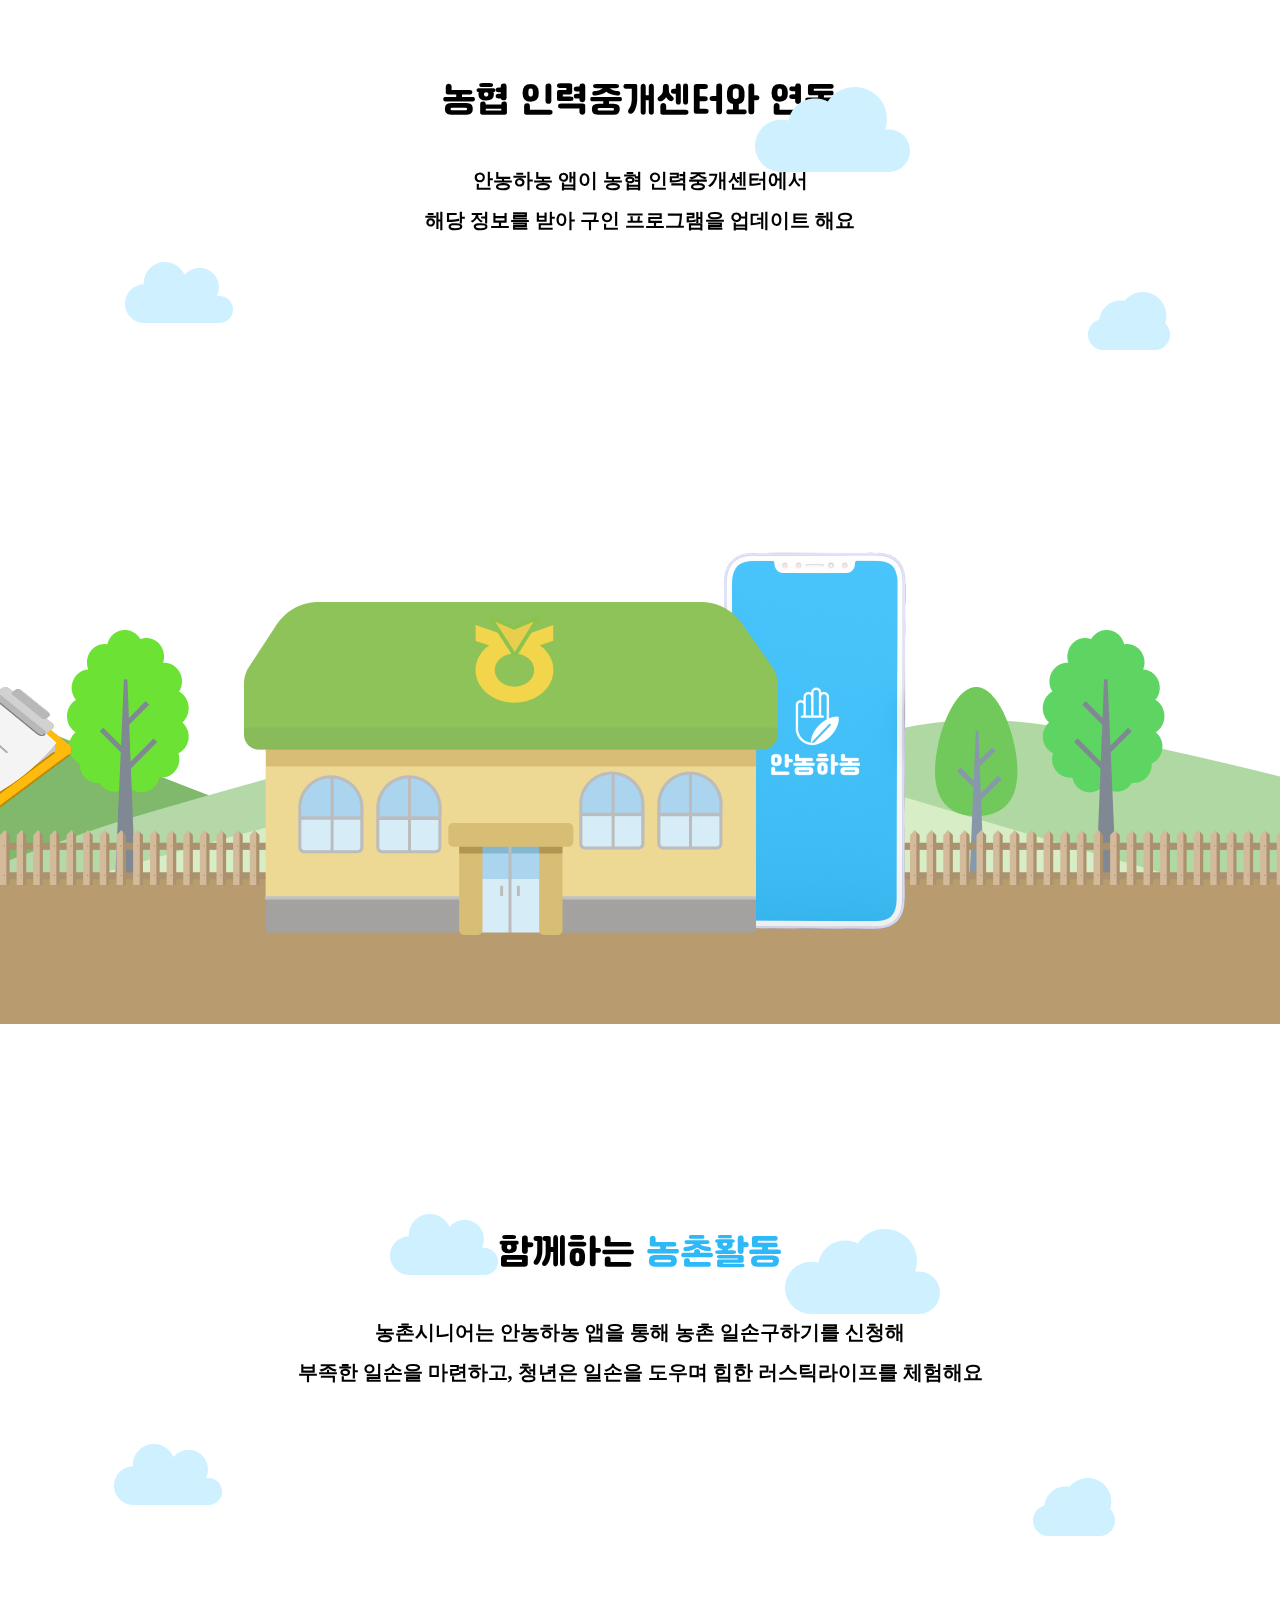
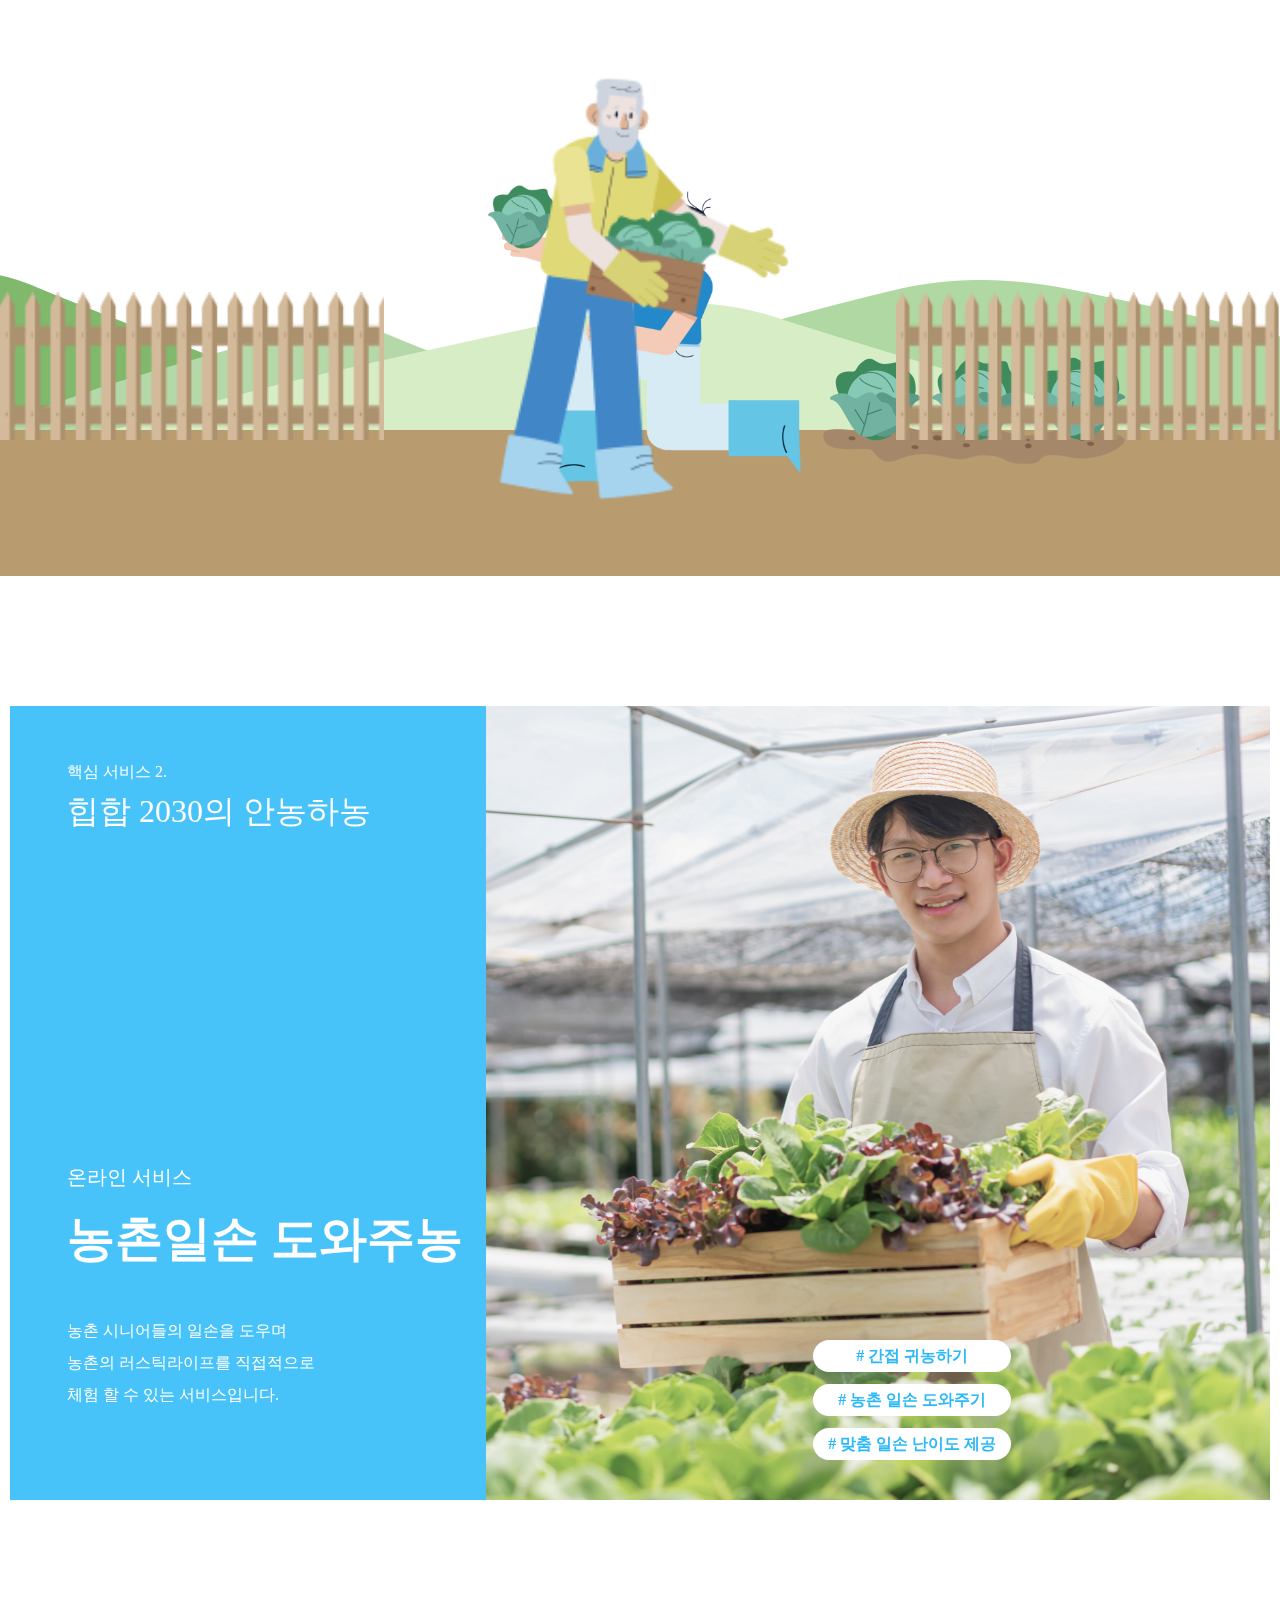
==== commit 89591c85: "1126" ====
--- a/index.html
+++ b/index.html
@@ -136,7 +136,7 @@
             <div id="textBox5">
                 <h2>이를 해결할 방법, <span> 2030세대의 농촌 유입</span></h2>
                 <p>낡고 옛스러운 것을 즐기는 2030세대의 '러스틱 라이프' 트렌드와
-                일손 부족의 문제점을 안고 있는 농가를<br>연결시키는 '러스틱 여행'을 제공하여
+                일손 부족의 문제점을 안고 있는 농가를<br>연결시키는 '러스틱 체험'을 제공하여
                 새로운 인구 유입과 농촌 활성화에 도움이 되게 합니다.</p>
                 <div id="blueBoxBundle5">
                      <div id="blueBox5_1" class="blueBox5"><span>2030 러스틱라이프</span></div>
--- a/css/main1680.css
+++ b/css/main1680.css
@@ -2078,6 +2078,7 @@
     font-size: 64px;
     padding: 35px 0 88px;
     font-weight: bold;
+    font-family: "cafe24";
 }
 #sct20 #mainBox20 #textBox20 p:nth-child(1) {
     font-size: 32px;
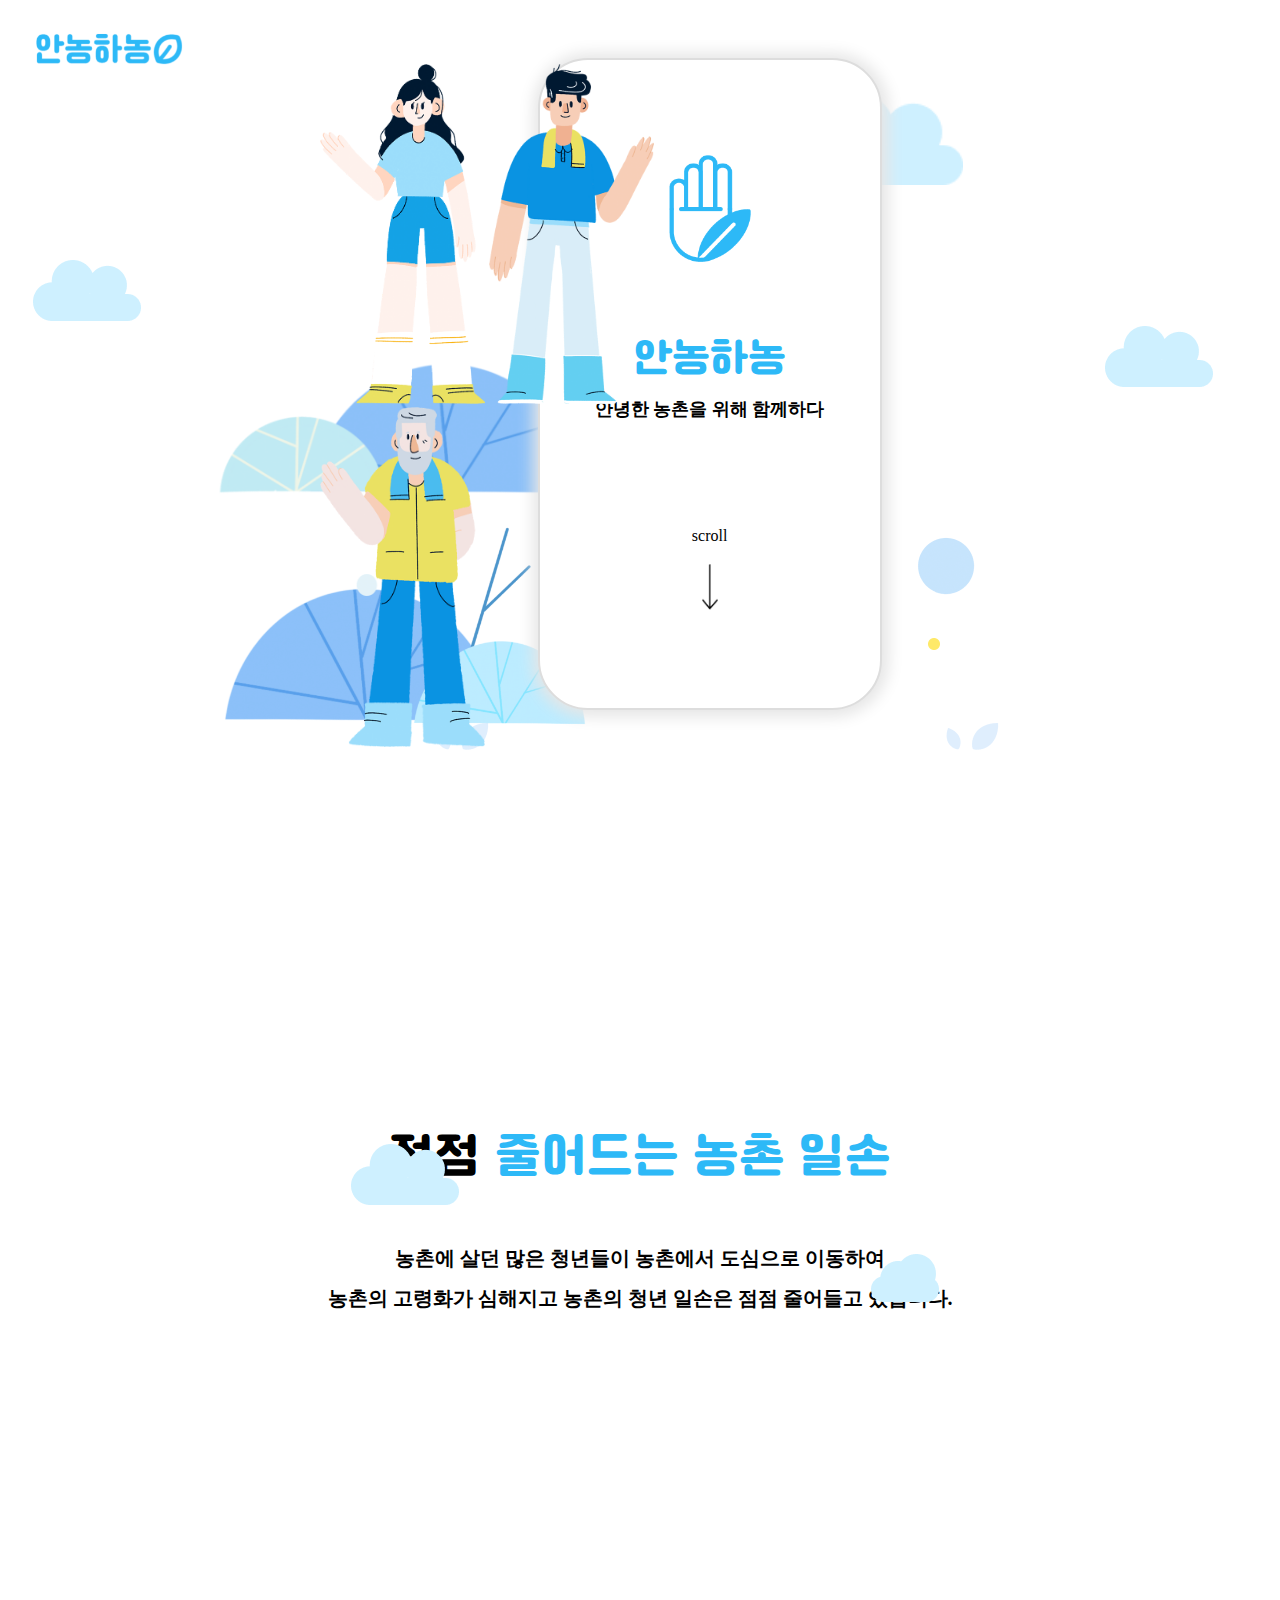
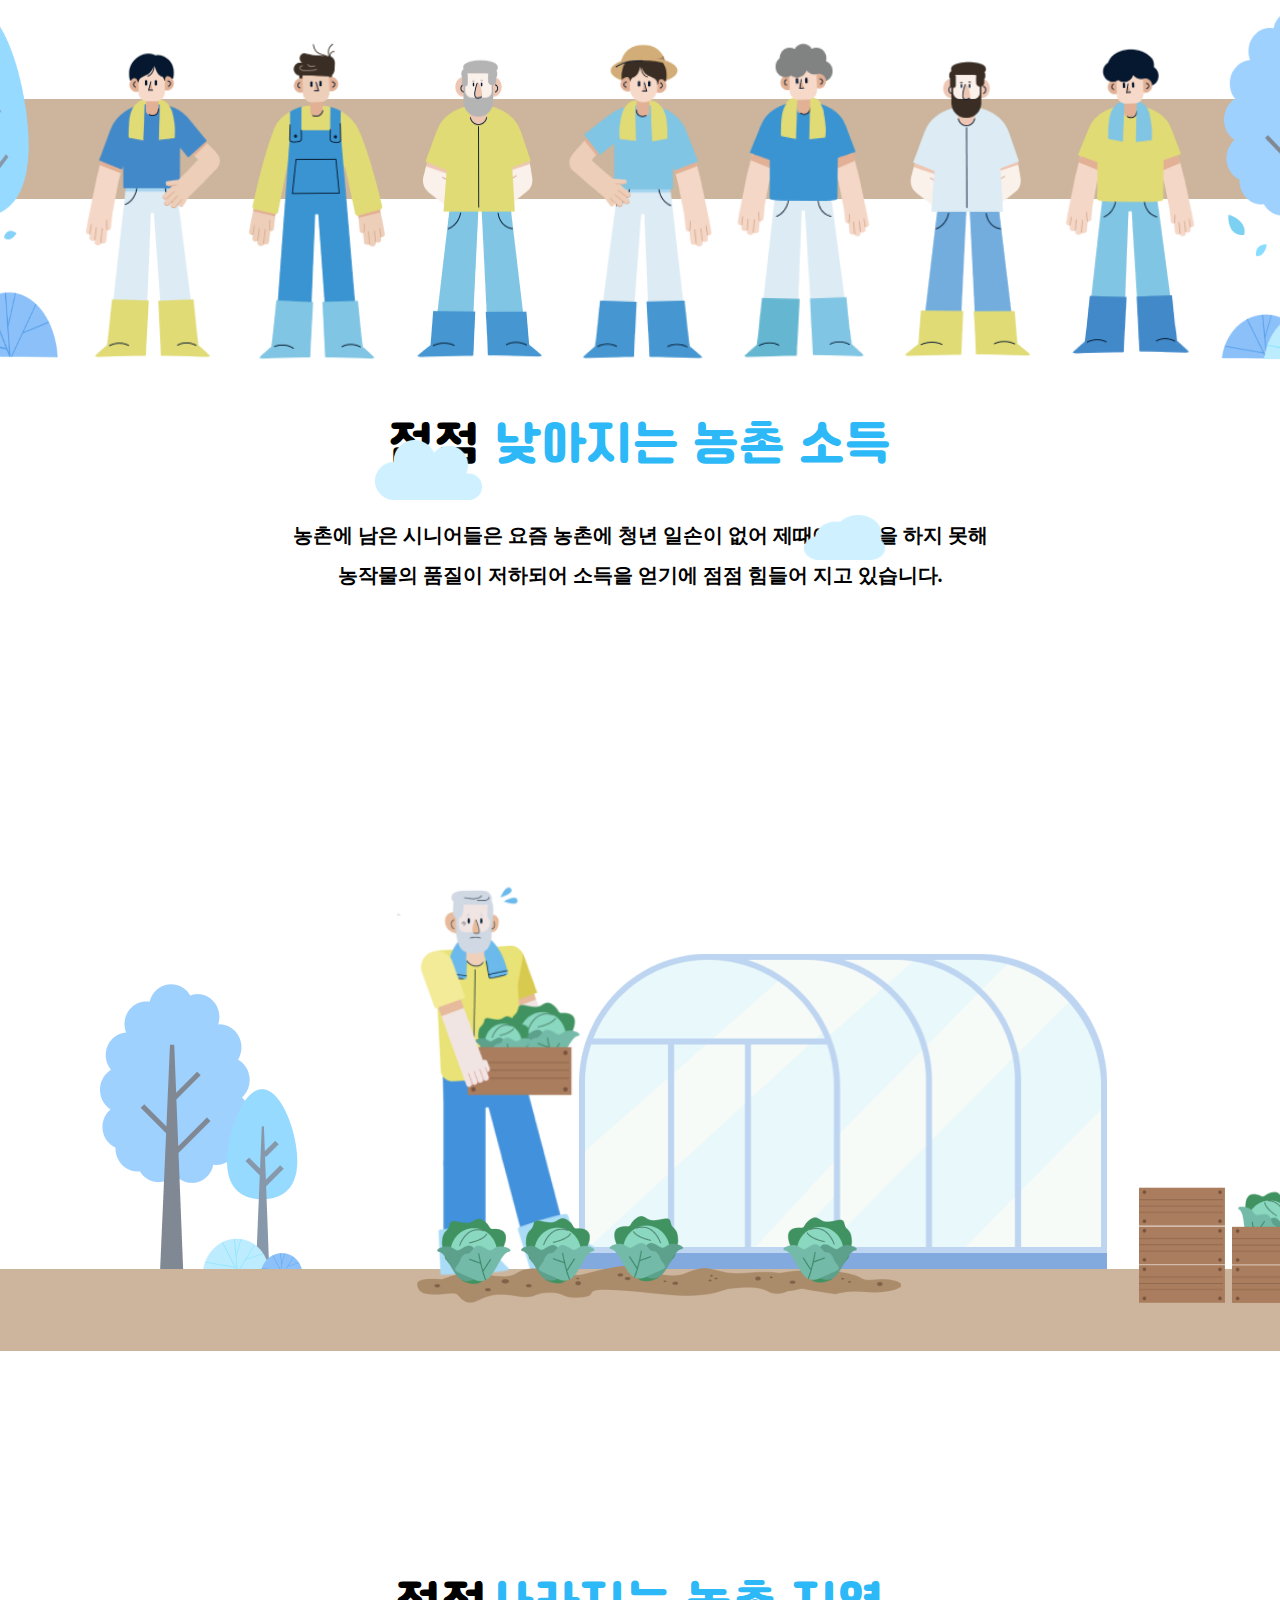
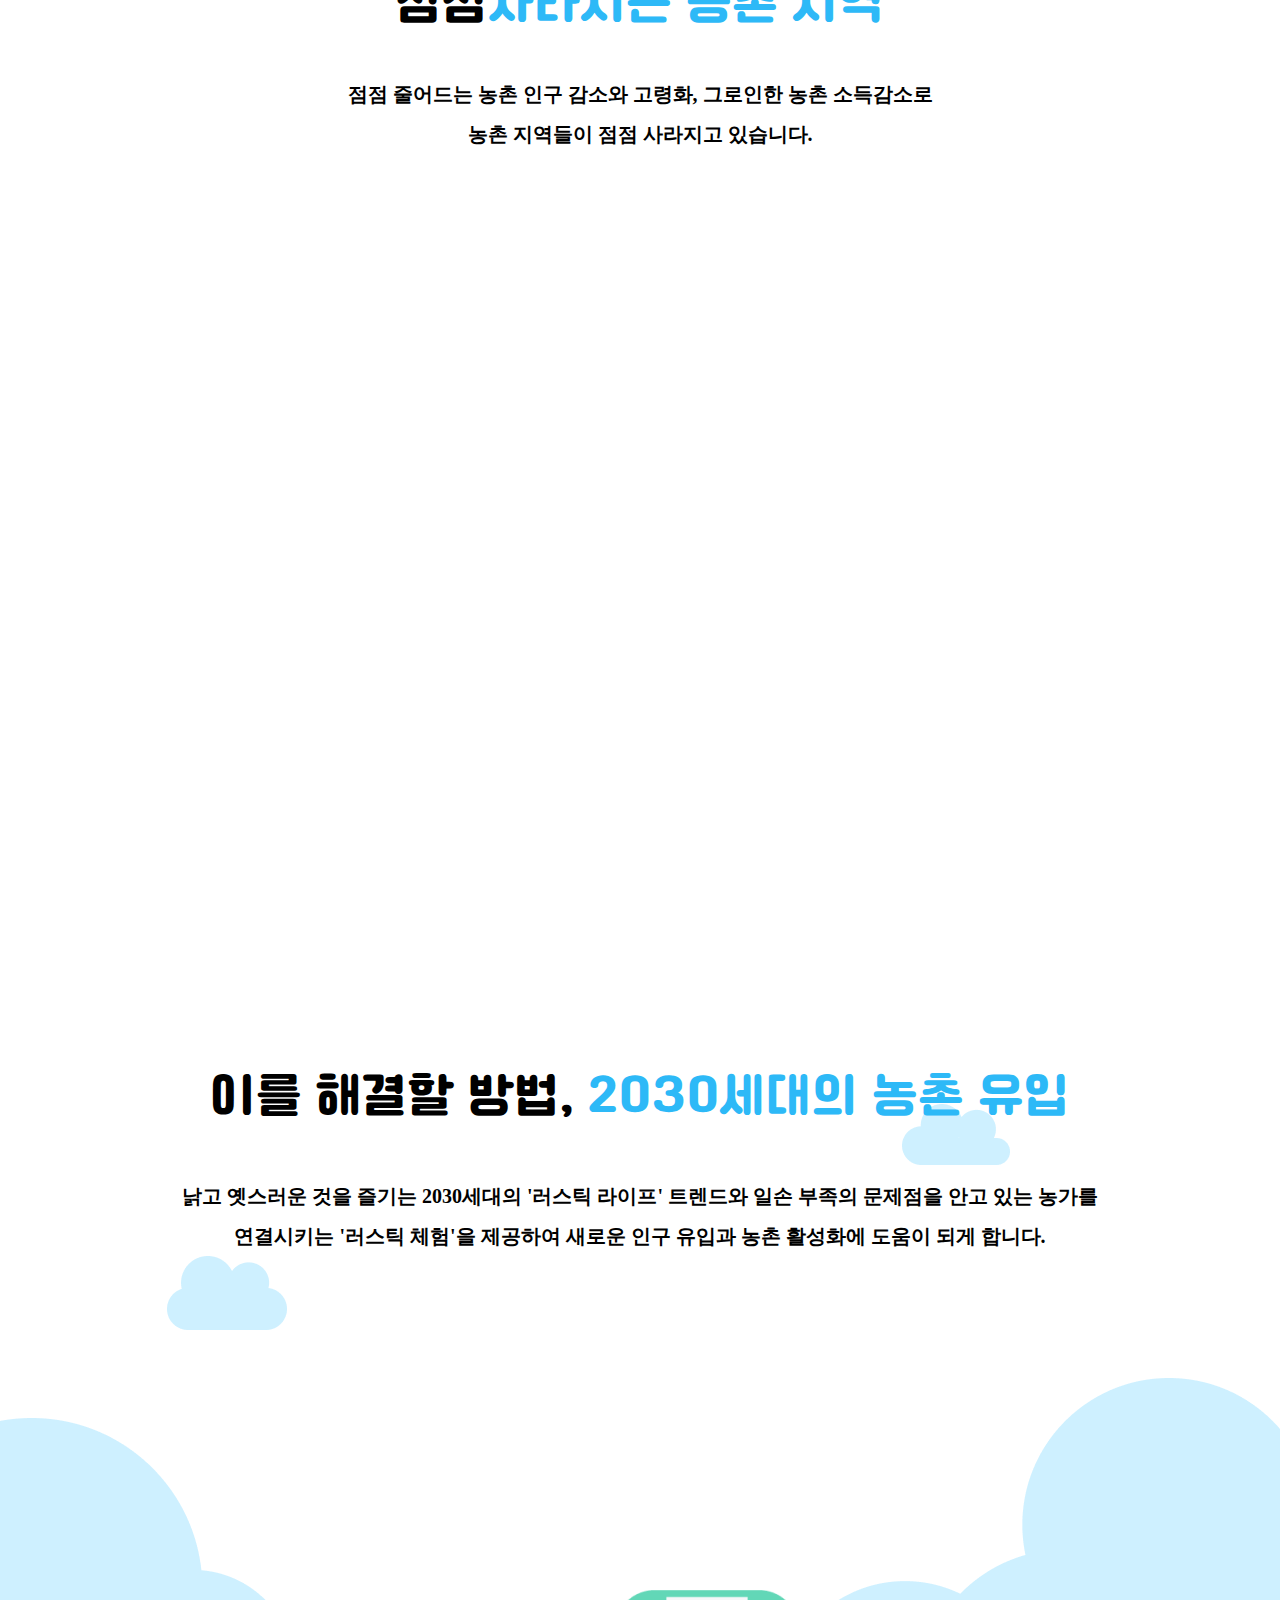
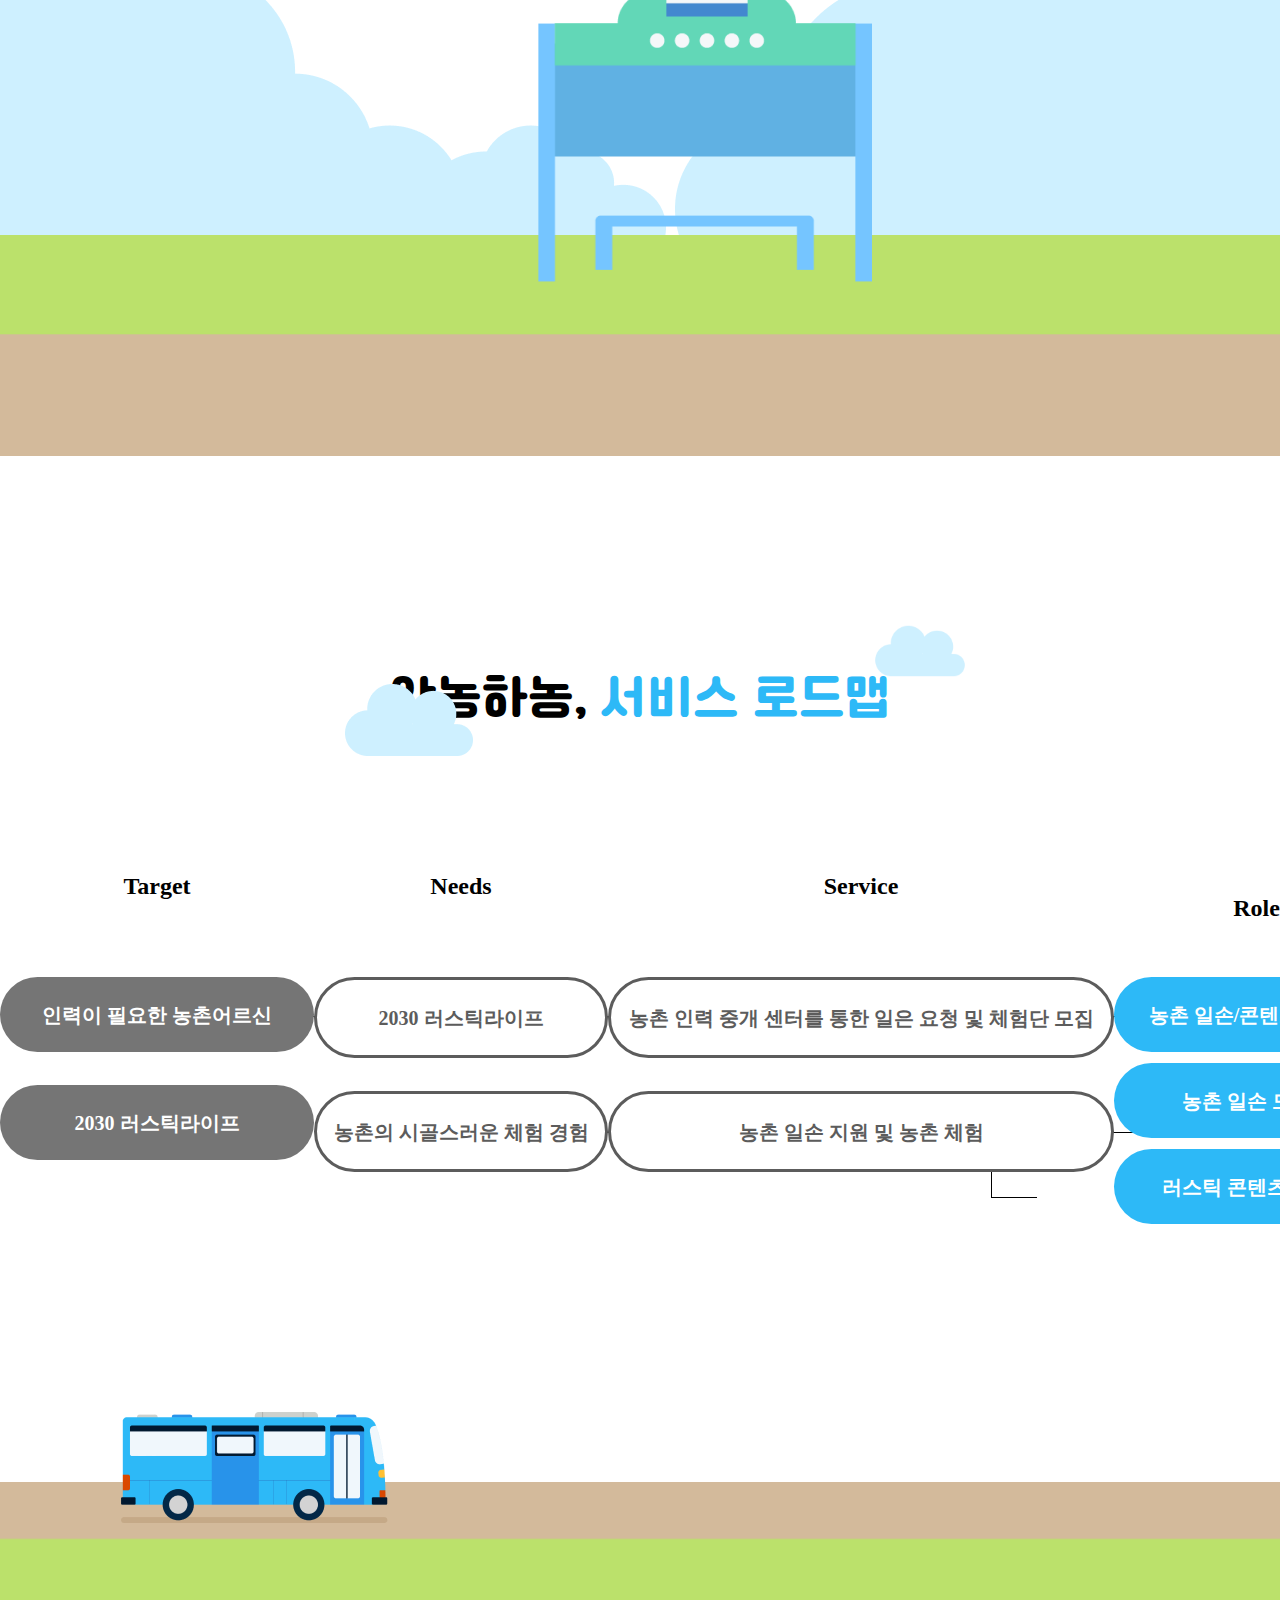
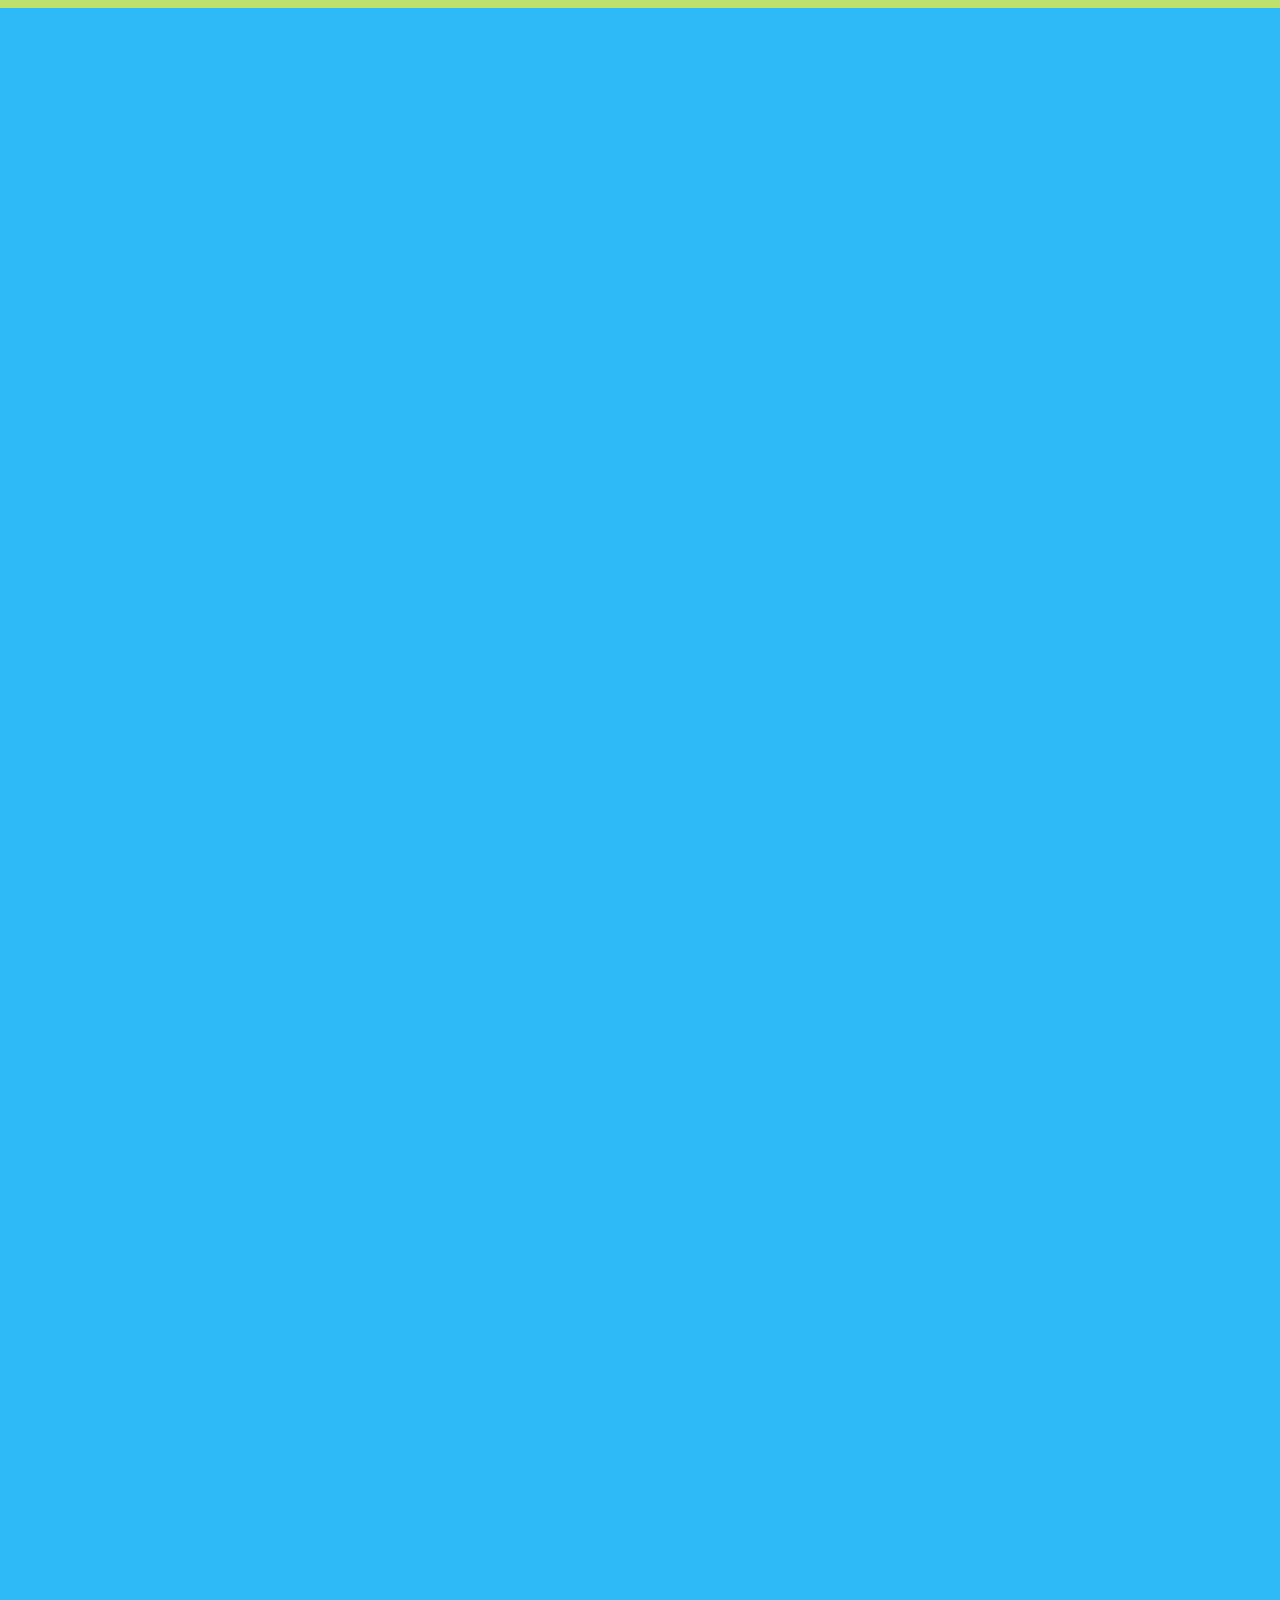
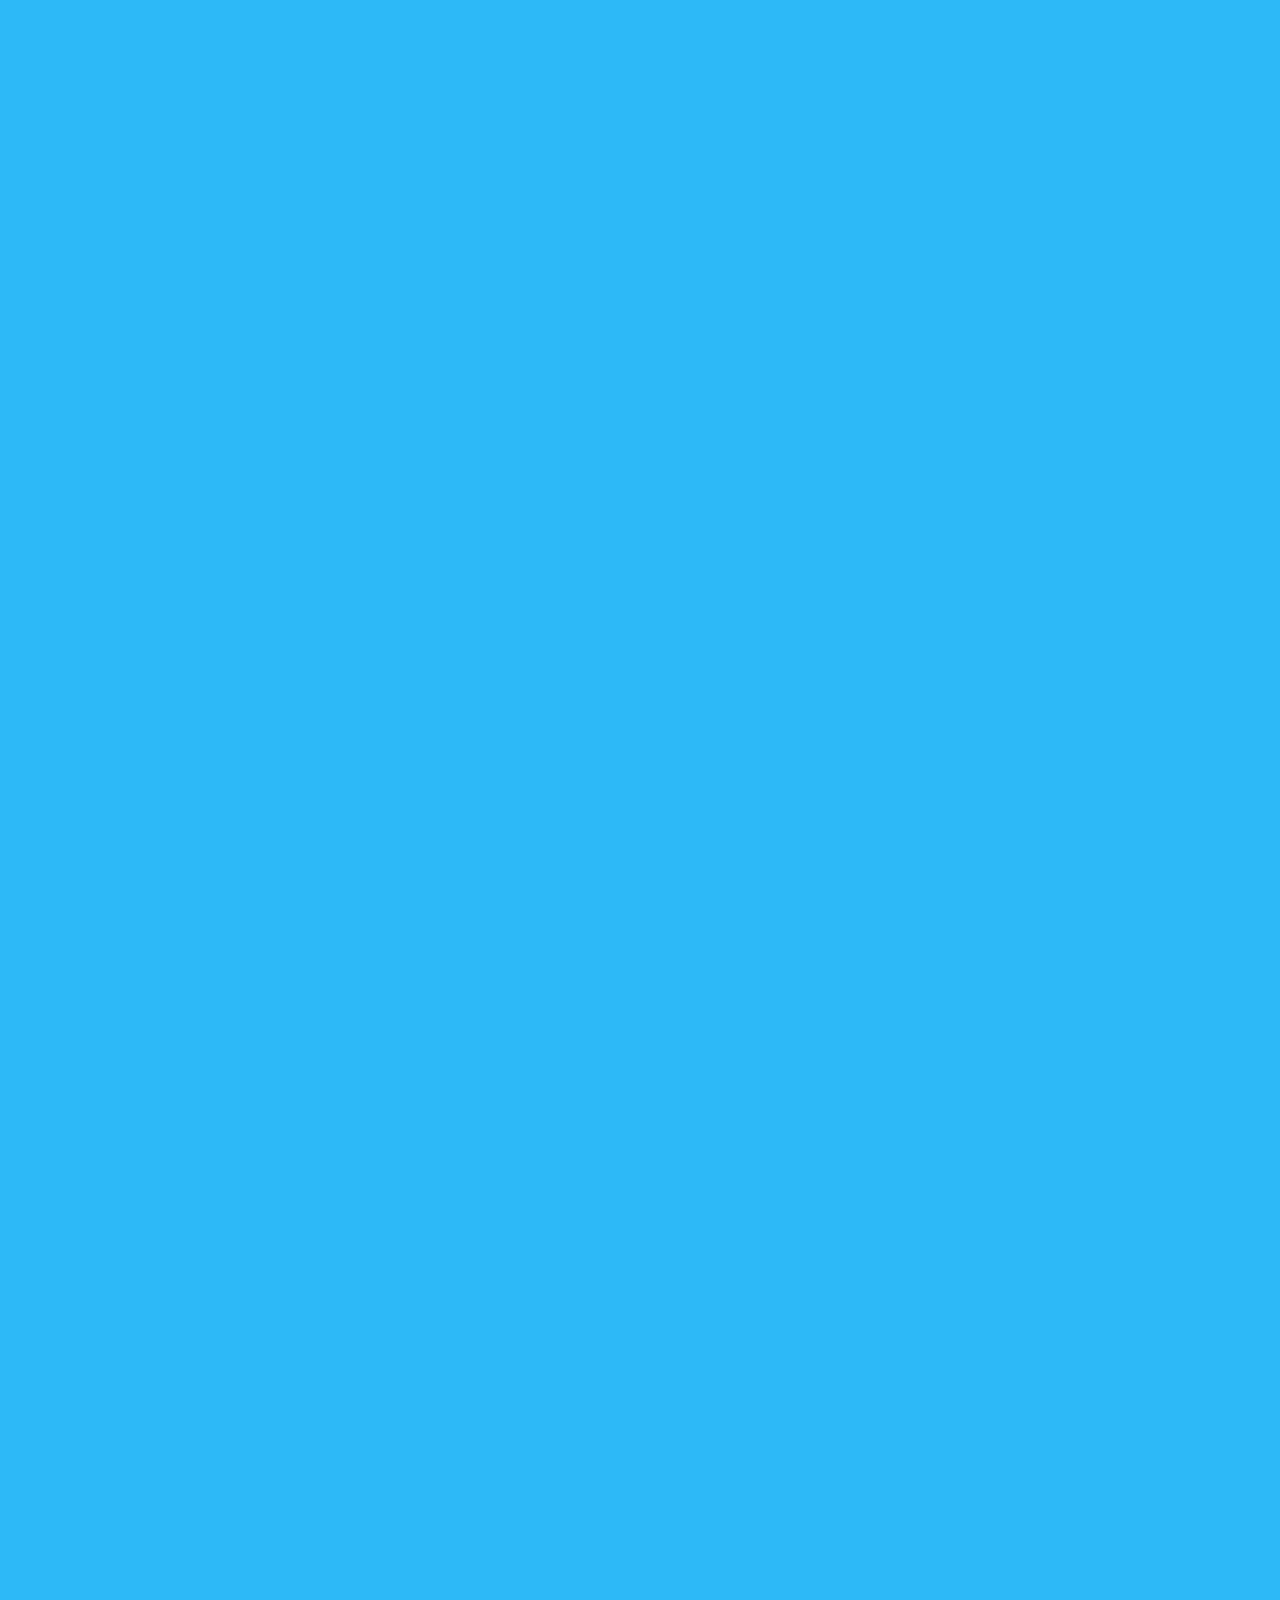
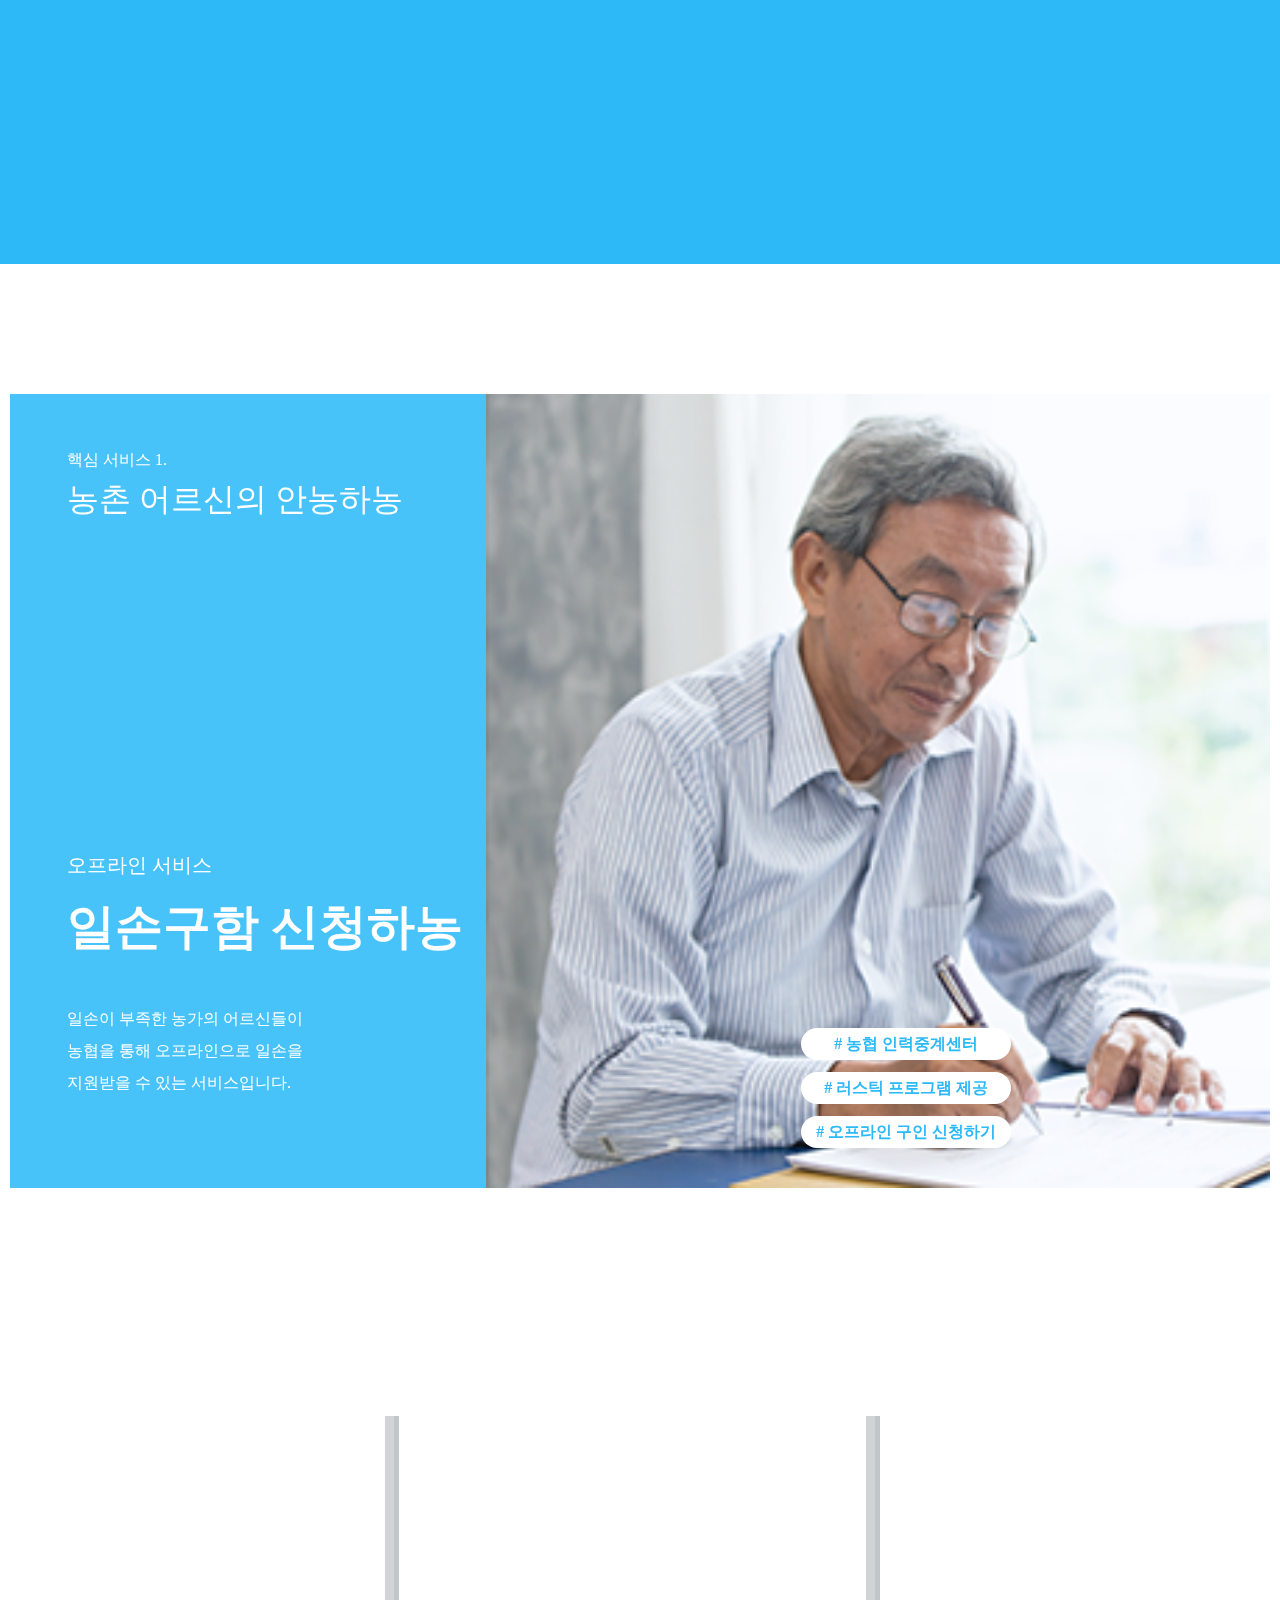
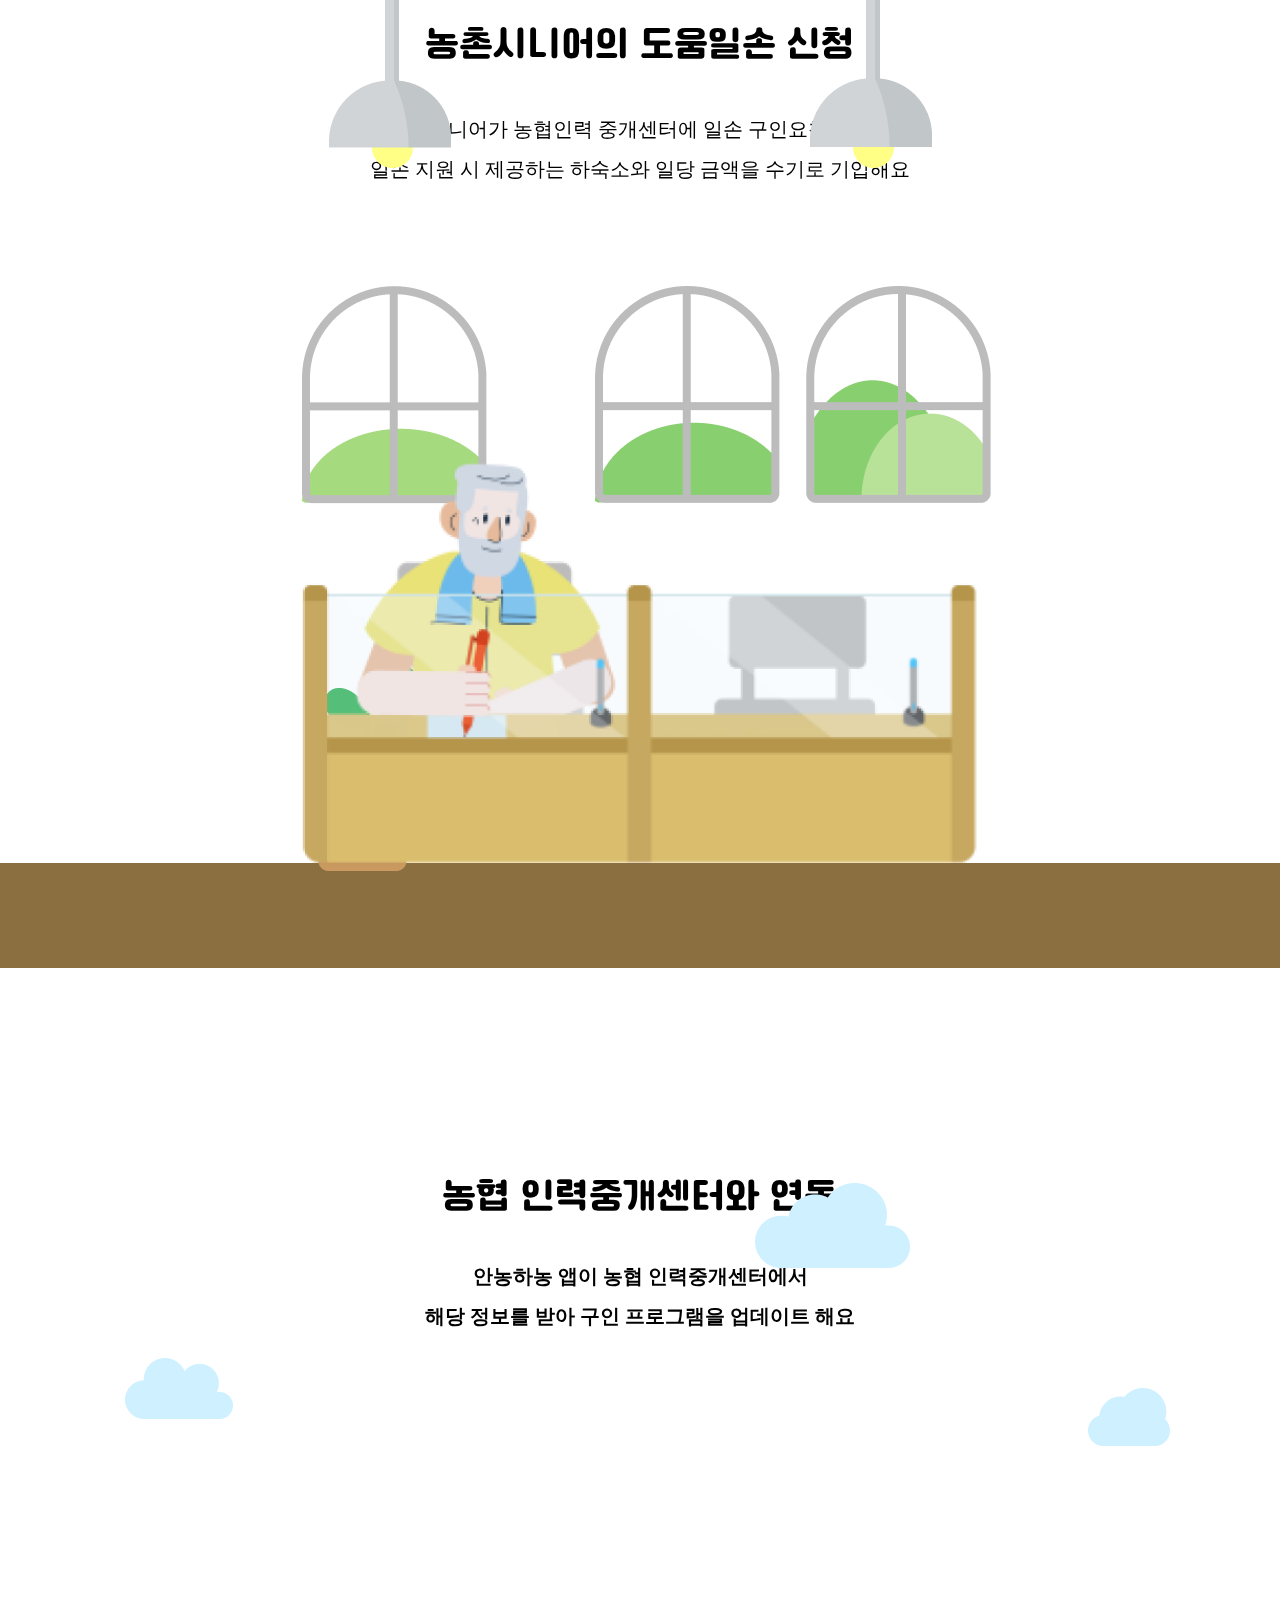
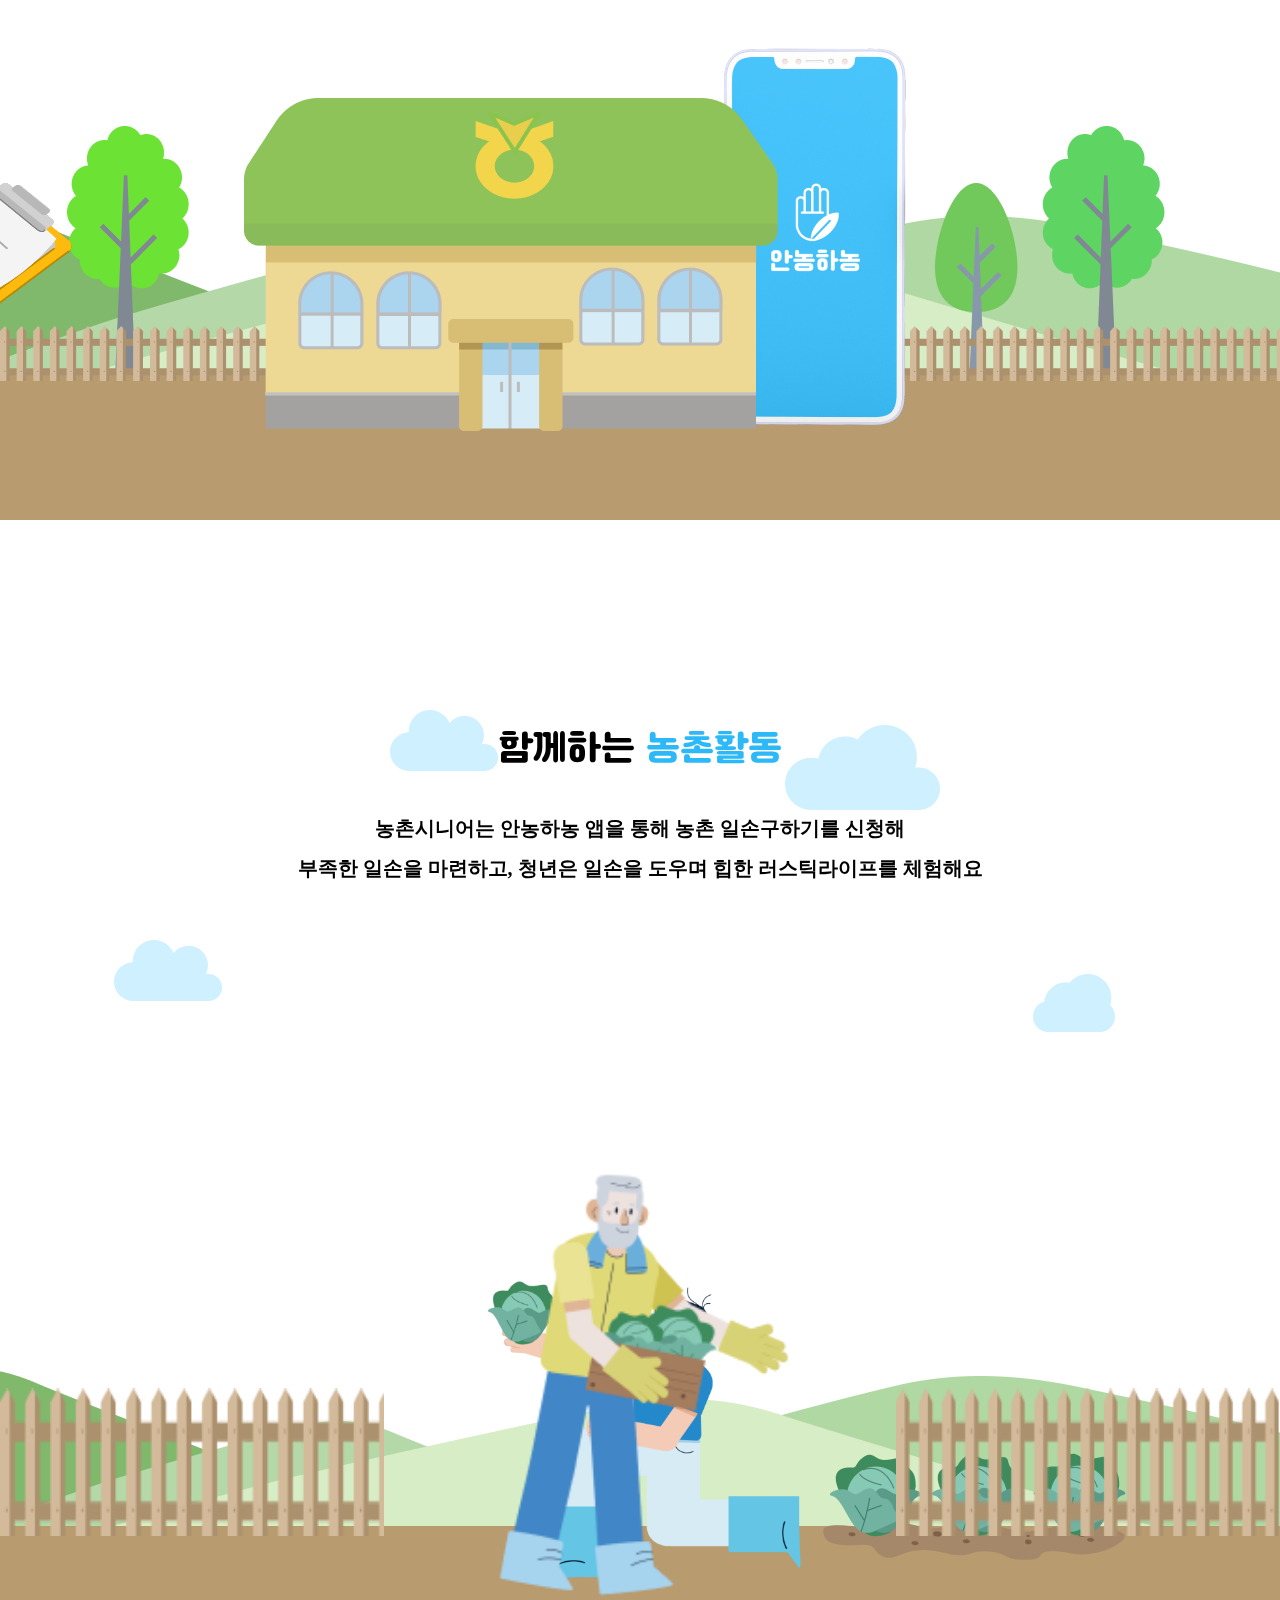
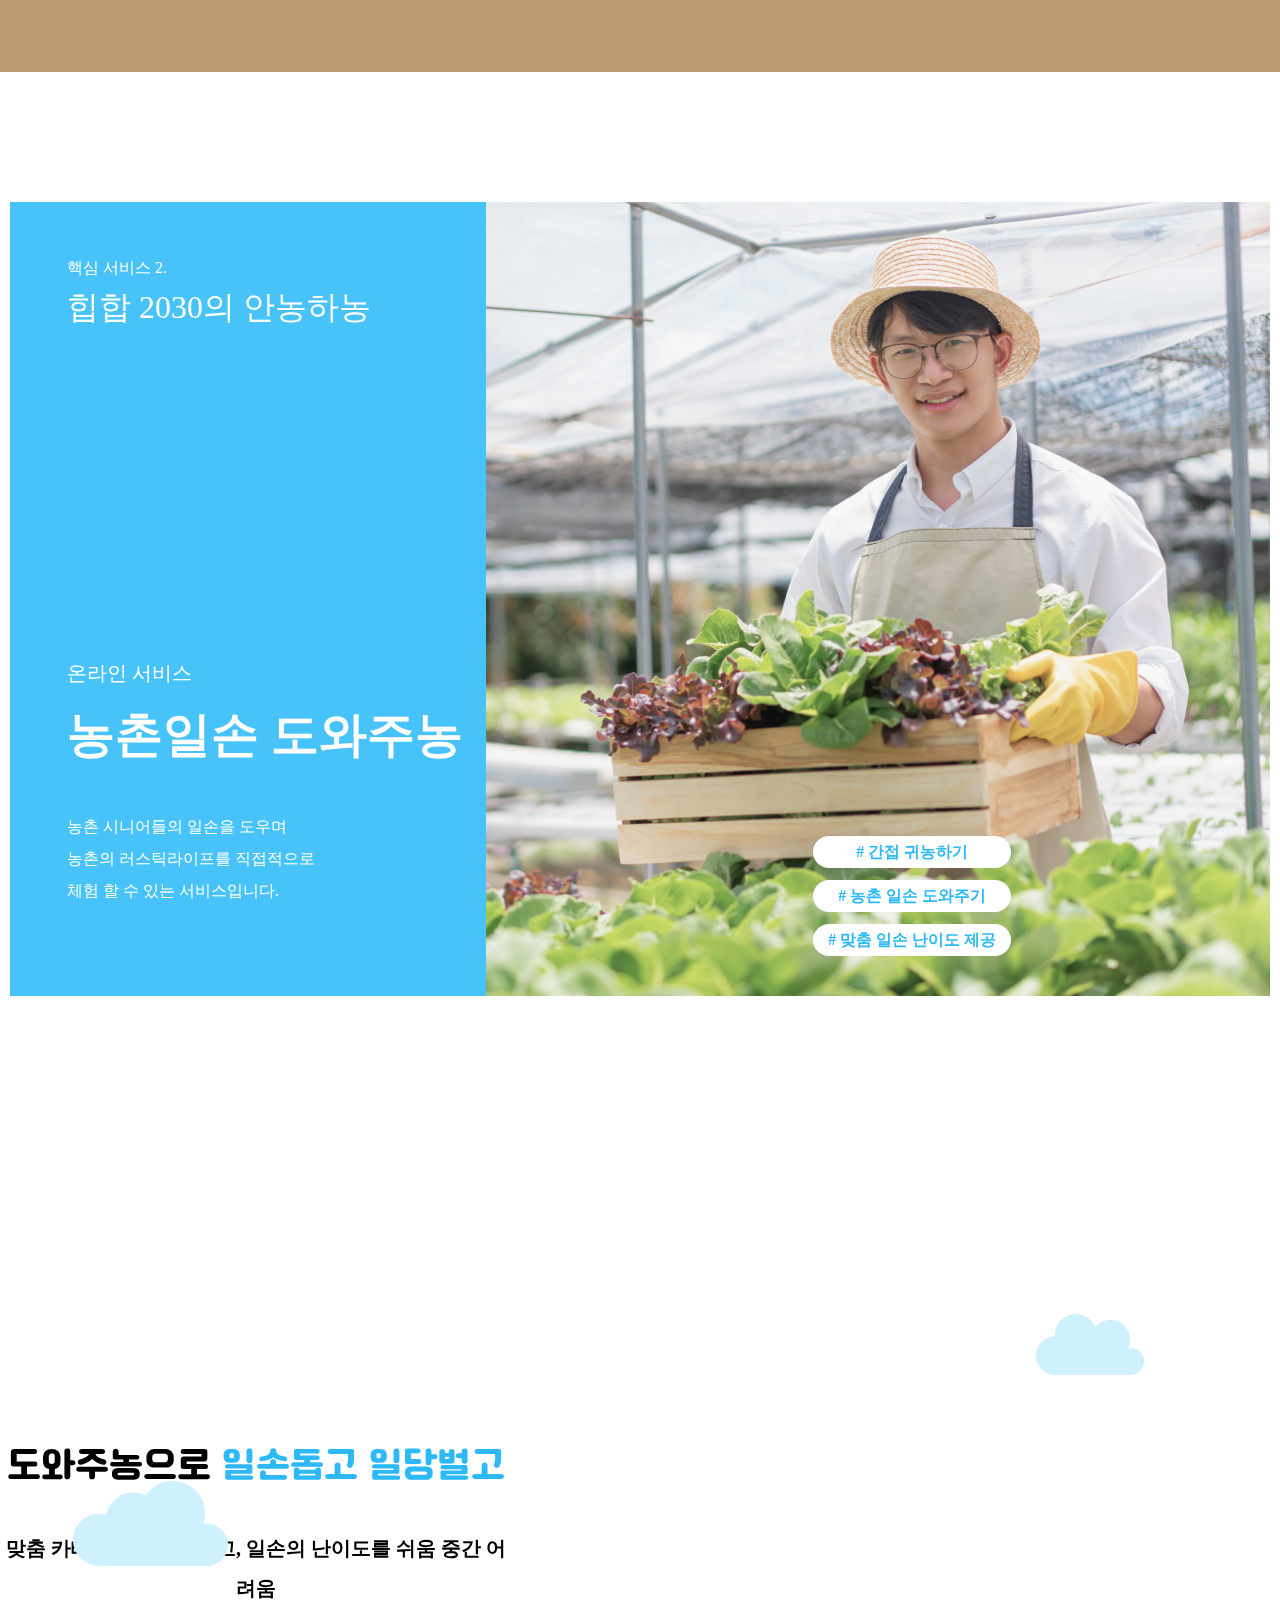
==== commit cfffe0fa: "111" ====
--- a/index.html
+++ b/index.html
@@ -432,7 +432,15 @@
             <img class="cloud17" style="left: 836px; top: 116px;" src="./img/10_cloud_2.png">
             <img class="cloud17" style="right: 115px; top: 245px;" src="./img/10_cloud_1.png">
             <div id="mainBox17">
-                <div><img style="width: 420px; height:762px;;" src="./img/18_19.gif"></div>
+                <div>
+                    <img style="width: 420px; height:762px;;" src="./img/18_19.gif">
+                    <div id="boxBundle17">
+                        <div id="blueBox17_1" class="blueBox17"><p>#러스틱 패키지</p></div>
+                        <div id="blueBox17_2" class="blueBox17"><p>#하숙소</p></div>
+                        <div id="blueBox17_3" class="blueBox17"><p>#힐링 여행</p></div>
+                        <img id="tag17_1" src="./img/18sct/Group 1141.png">
+                    </div>
+                </div>
                 <div id="textBox17">
                     <h2>놀러가농의 <span>러스틱라이프 패키지</span></h2>
                     <p>청년들은 놀러가농의 러스틱 패키지 프로그램으로 하숙소를 통해 힐링 여행, 러스틱 체험<br>농촌 일손 돕기,한달살기 등 다양한 러스틱라이프를 체험할 수 있어요</p>
@@ -444,12 +452,6 @@
                         <img class="sheepsk" src="./img/sheep_17p_1.png">
                     </div>
                 </div> 
-                <div id="boxBundle17">
-                    <div id="blueBox17_1" class="blueBox17"><p>#러스틱 패키지</p></div>
-                    <div id="blueBox17_2" class="blueBox17"><p>#하숙소</p></div>
-                    <div id="blueBox17_3" class="blueBox17"><p>#힐링 여행</p></div>
-                    <img id="tag17_1" src="./img/18sct/Group 1141.png">
-                </div>
             </div>
         </section>
 
--- a/css/main1680.css
+++ b/css/main1680.css
@@ -4,7 +4,7 @@
     
     /* section1 */
     #sct1 {
-    height: 1152px;
+    height: 100vh;
     position: relative;
 }
 #sct1 #cloudBundle1 img {
@@ -121,7 +121,8 @@
 #sct1 #characterBundle {
     position: absolute;
     bottom: 0;
-    left: 580px;
+    left: 50%;
+    transform: translateX(-50%);
     bottom: 150px;
 }
 #sct1 #characterBundle img {
@@ -136,7 +137,7 @@
 #sct1 #bushBundle {
     position: absolute;
     bottom: 150px;
-    left: 360px;
+    left: 15%;
     z-index: -1;
 }
 #sct1 #bushBundle img:nth-child(1) {
@@ -148,10 +149,8 @@
     width: 414px;
     height: 226px;
 }
-    
-    /* section2 */
-    #sct2 {
-    height: 1152px;
+#sct2 {
+    height: 100vh;
     width: 100%;
     position: relative;
 }
@@ -801,14 +800,14 @@
 
 #sct9 .show9 {
   position: absolute;
-  left: 710px;
-  top: 666px;
+  left: 34%;
+  bottom: 19%;
   width: 400px;
   height: 200px;
   background: url("../img/9_39cut_400x200.png") no-repeat;
   background-size: cover;
   animation: run 1.8s infinite steps(39);
-  transform: scale(300%);
+  transform: scale(220%);
 }
 @keyframes run {
   100% {
@@ -1692,7 +1691,7 @@
     text-align: center;
 }
 #sct17 #mainBox17 #boxBundle17 #blueBox17_1 {
-    left: 284px;
+    left: 8%;
     top: 315px;
     opacity: 0;
 }
@@ -2032,7 +2031,7 @@
     position: absolute;
     width: 1250px;
     top: 560px;
-    left: 425px;
+    left: 15%;
     z-index: -1;
 }
 #sct19 .line19_2 {
@@ -2052,7 +2051,7 @@
     width: 45px;
     height: 99px;
     top: 641px;
-    right: 406px;
+    right: 19%;
     z-index: -1;
 }
 
--- a/css/footer.css
+++ b/css/footer.css
@@ -3,7 +3,7 @@
         px;} */
     footer #FtLast1 h2{font-size: 32px; text-align: center; padding: 230px 0 121px 0;}
     footer #imgBoxBundleFt{display: flex; justify-content: center;}
-    footer #imgBoxBundleFt .FtBox{text-align: center; padding: 0 50px;}
+    footer #imgBoxBundleFt .FtBox{text-align: center;}
     footer #imgBoxBundleFt .FtBox a{text-decoration: none; color: #ACACAC; font-size: 24px; }
     footer #imgBoxBundleFt .FtBox h3{font-size: 28px; padding: 54px 0 35px 0;}
     footer #imgBoxBundleFt .FtBox p{font-size: 30px;}
@@ -11,7 +11,7 @@
 
     footer #FtLast1{height: 1152px;}
 
-    footer #FtLast2{background-image: url(../img/footer2_backgruond.png); width: 2048px; height: 1152px; text-align: center; color: white;}
+    footer #FtLast2{background-image: url(../img/footer2_backgruond.png); width: 100%; height: 1152px; text-align: center; color: white;}
     footer #FtLast2 #textBoxLast{padding-top: 390px;}
     footer #FtLast2 #textBoxLast h2{font-size: 32px; padding: 33px 0 166px 0;}
     footer #FtLast2 #textBoxLast p{padding-bottom: 14px; font-size: 14px;}
